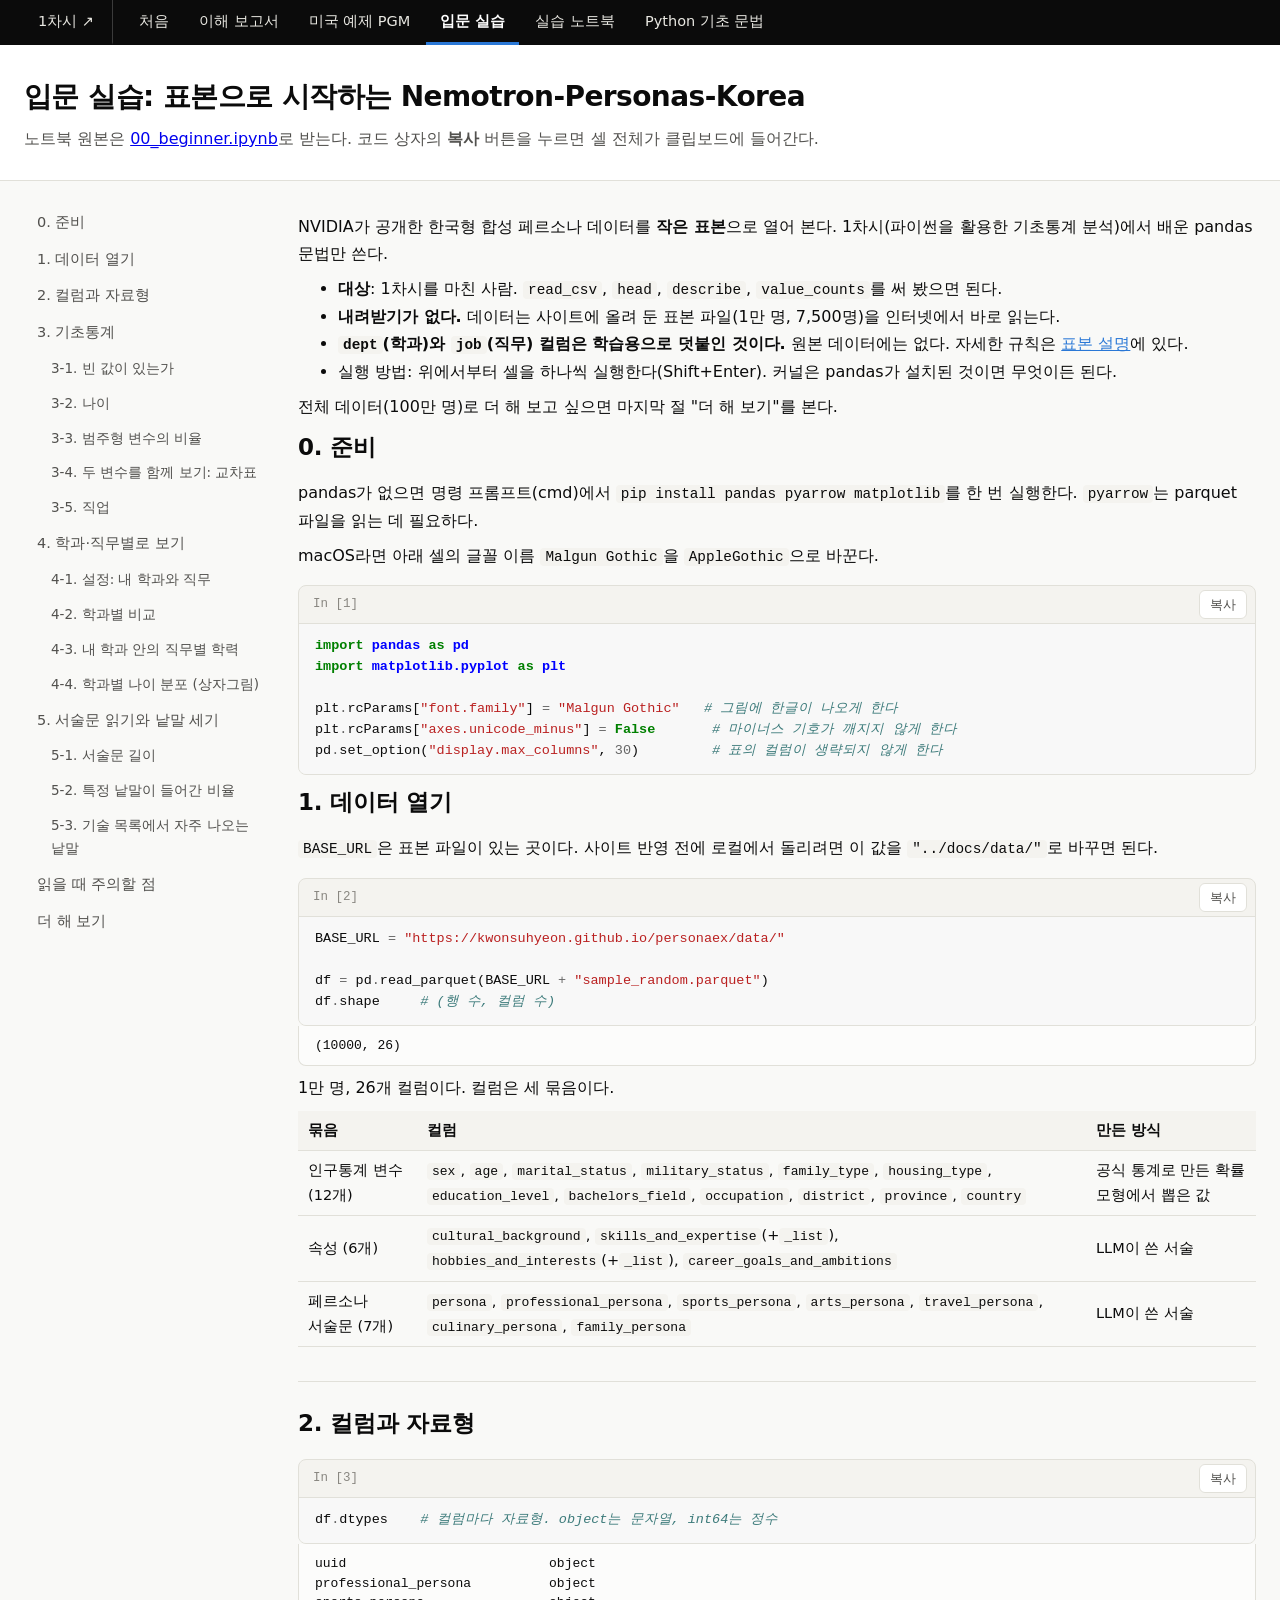
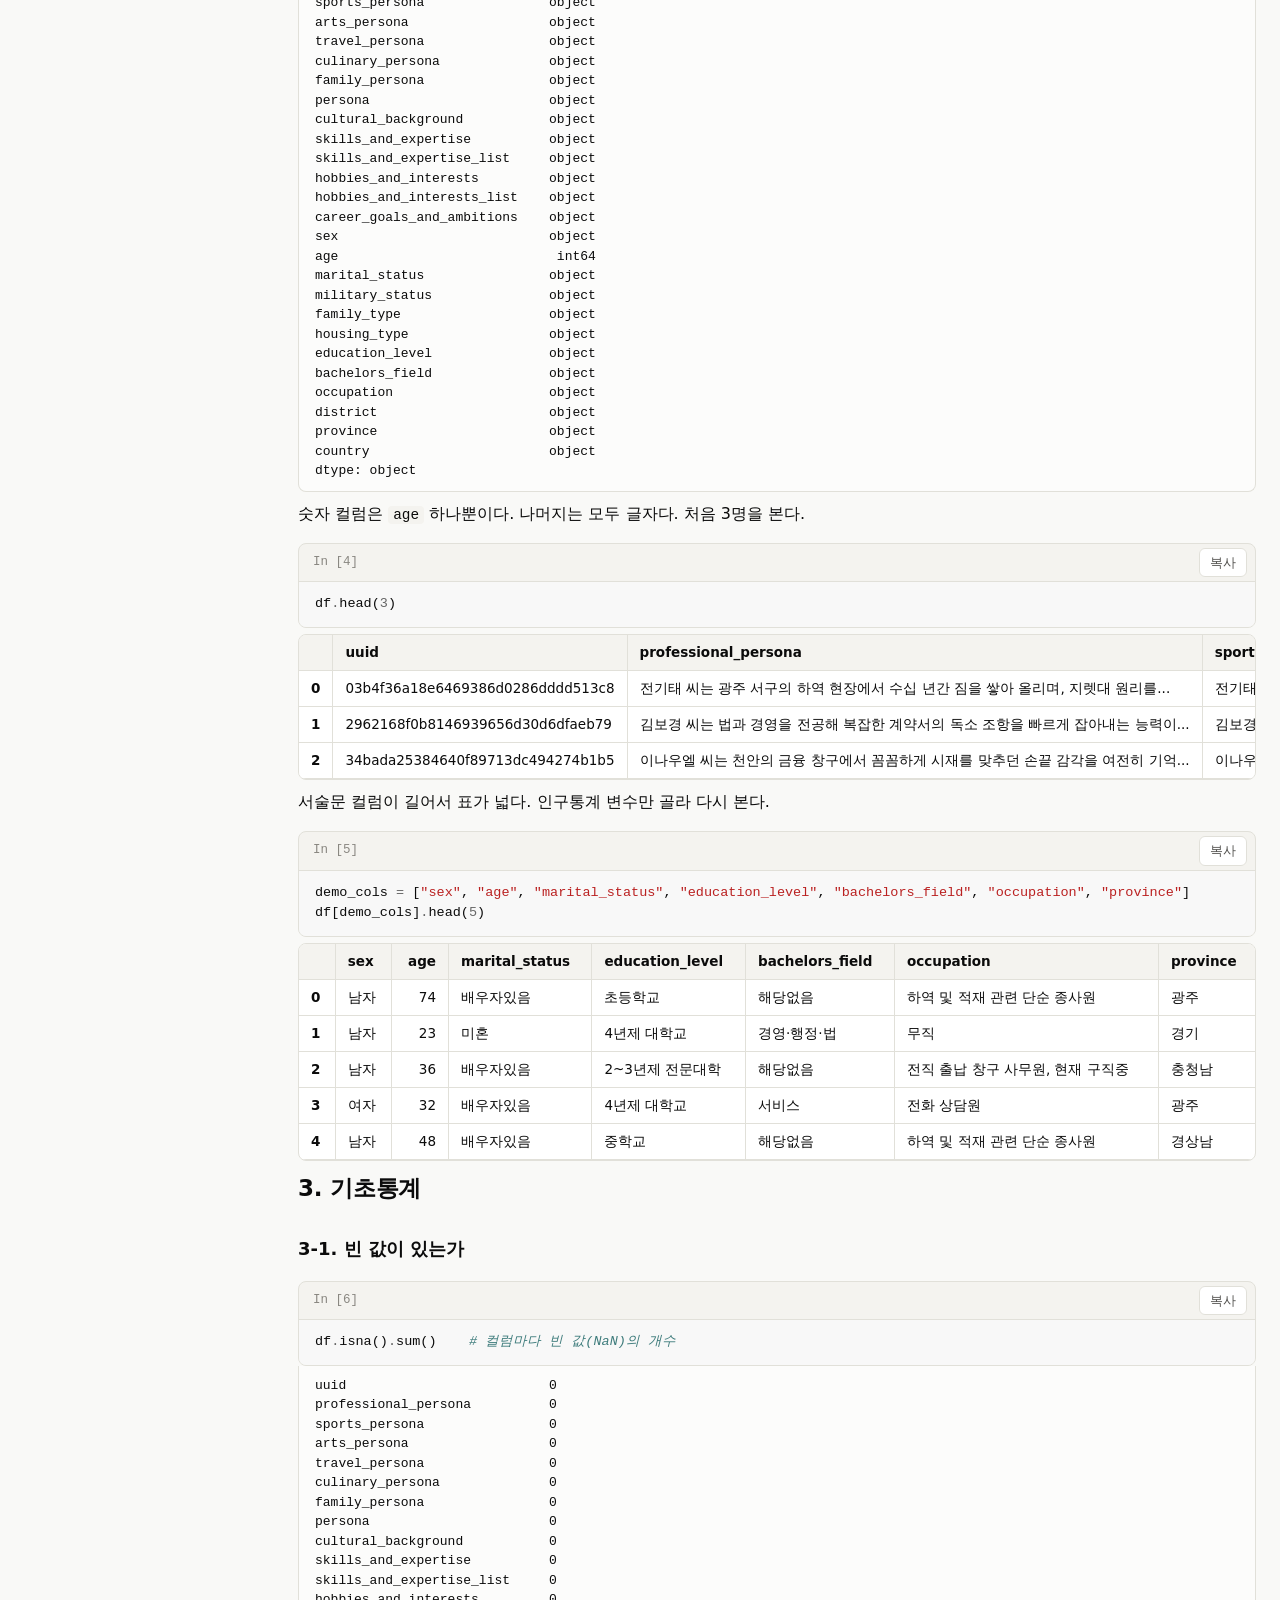
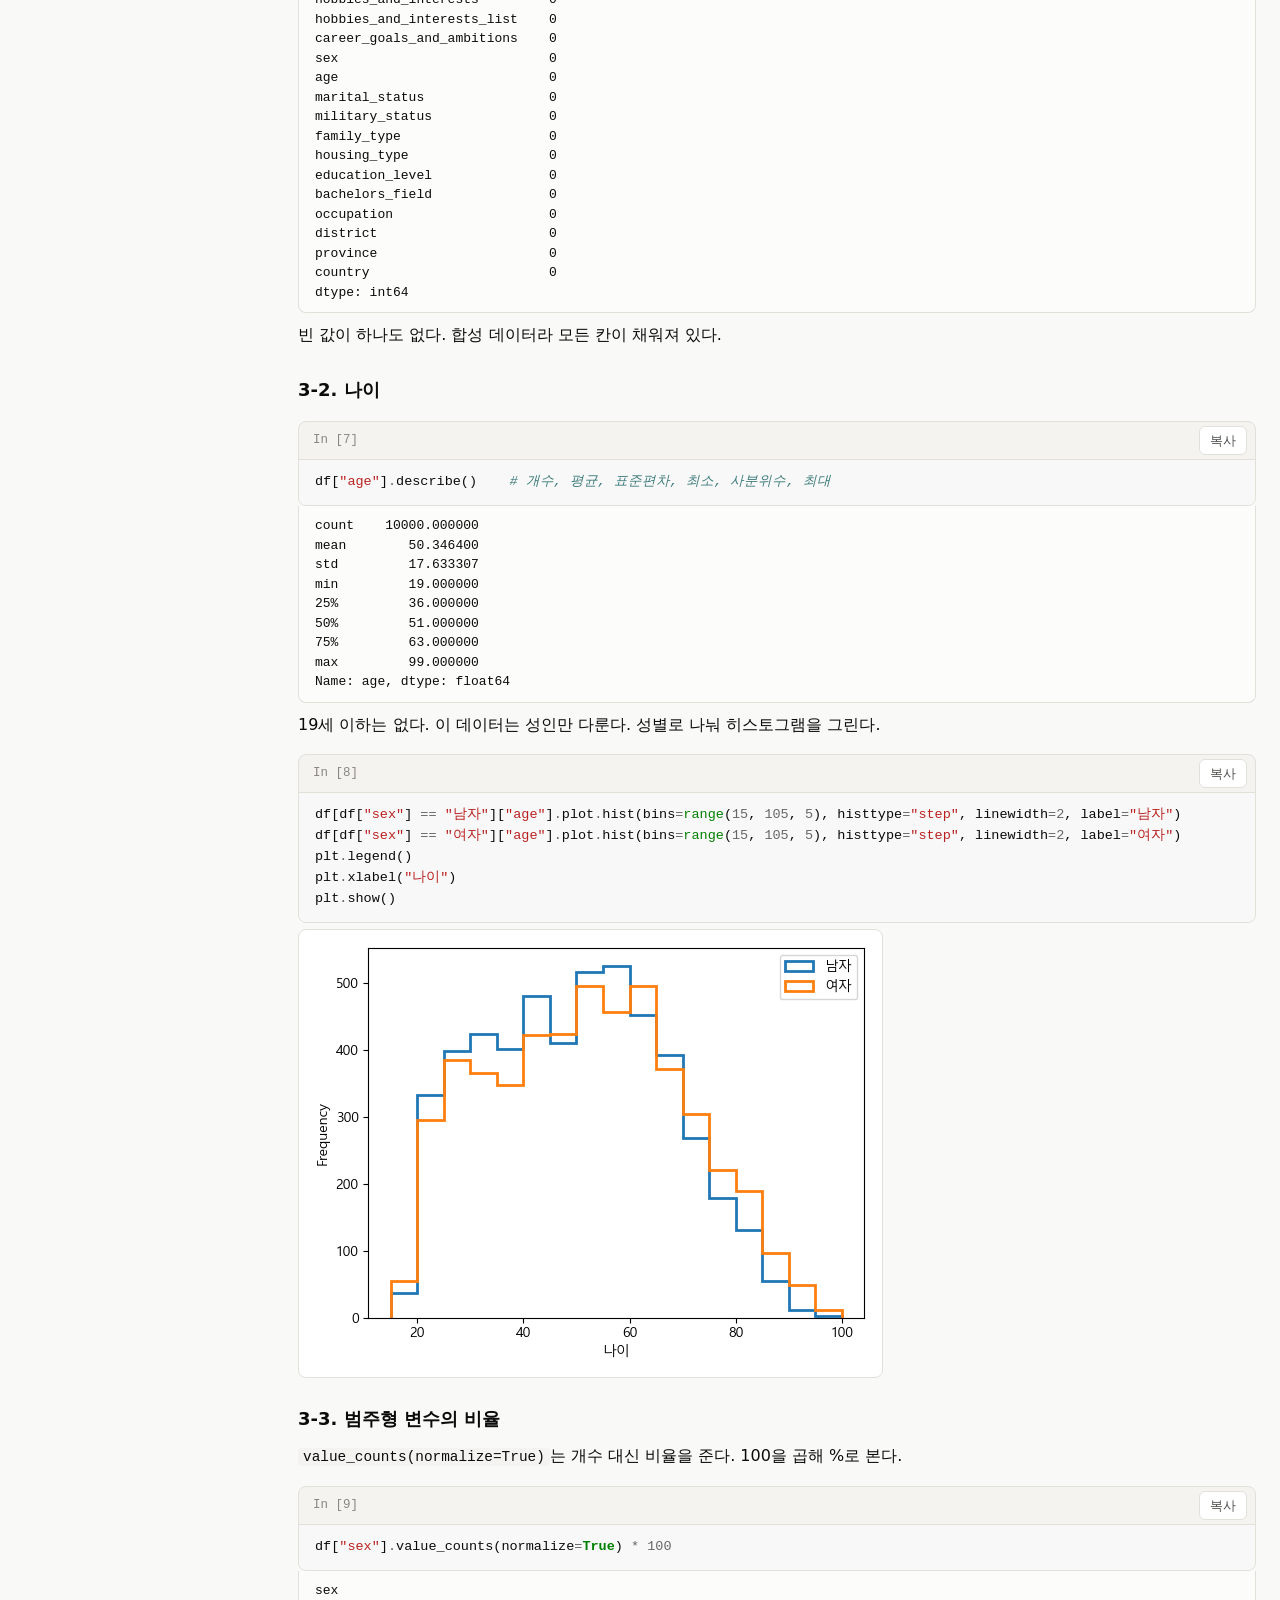
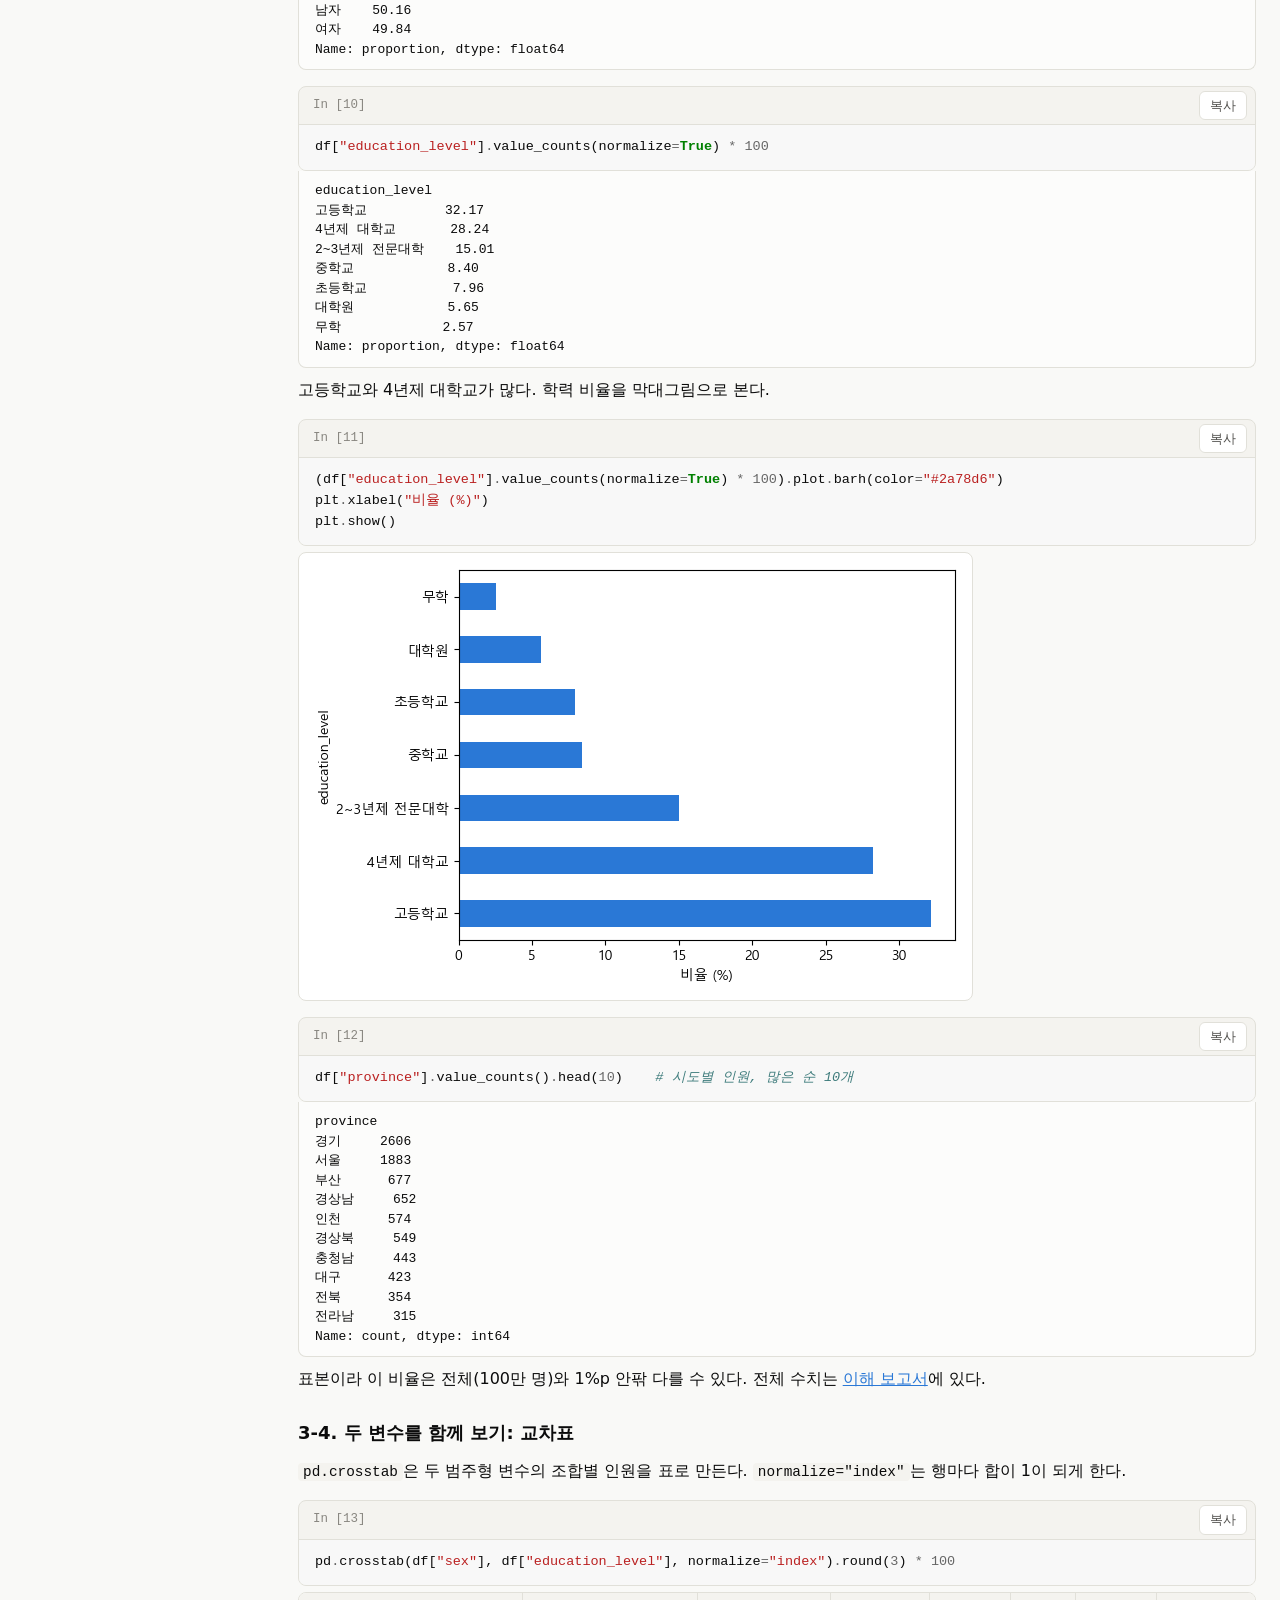
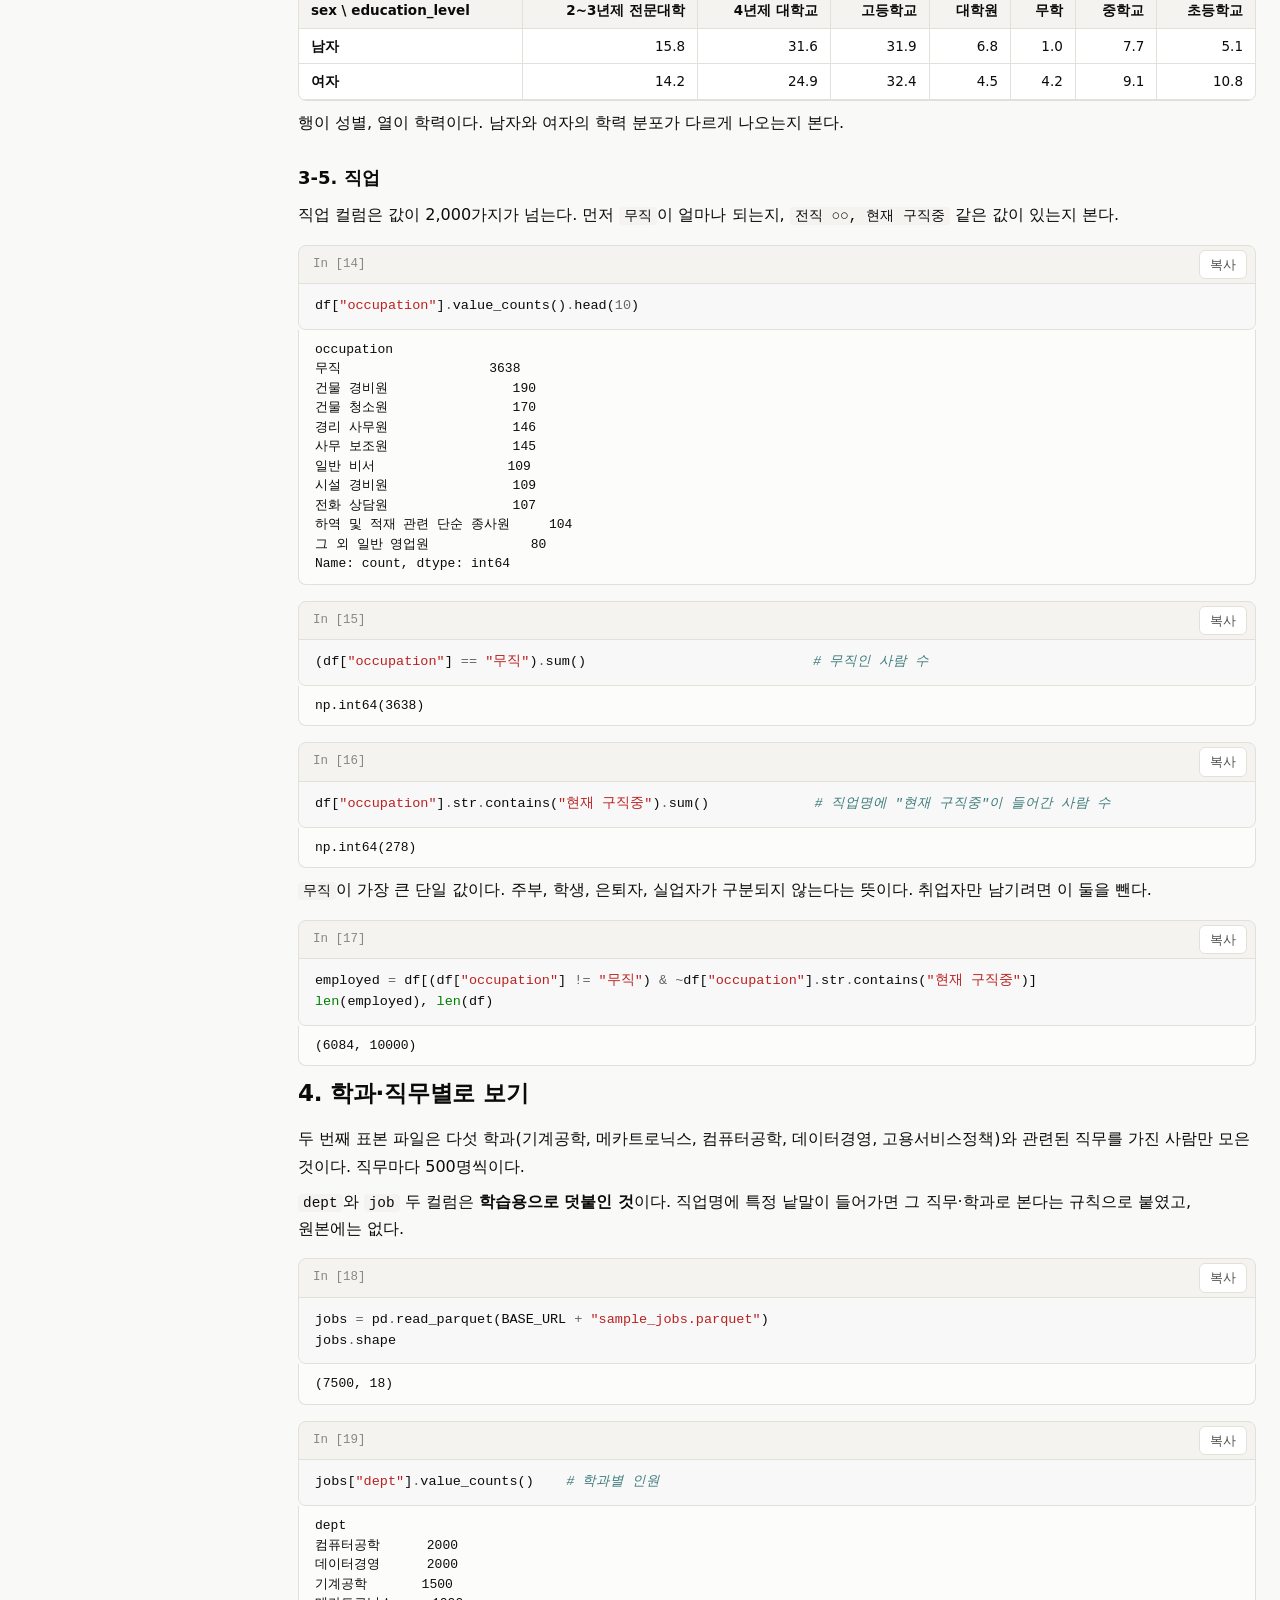
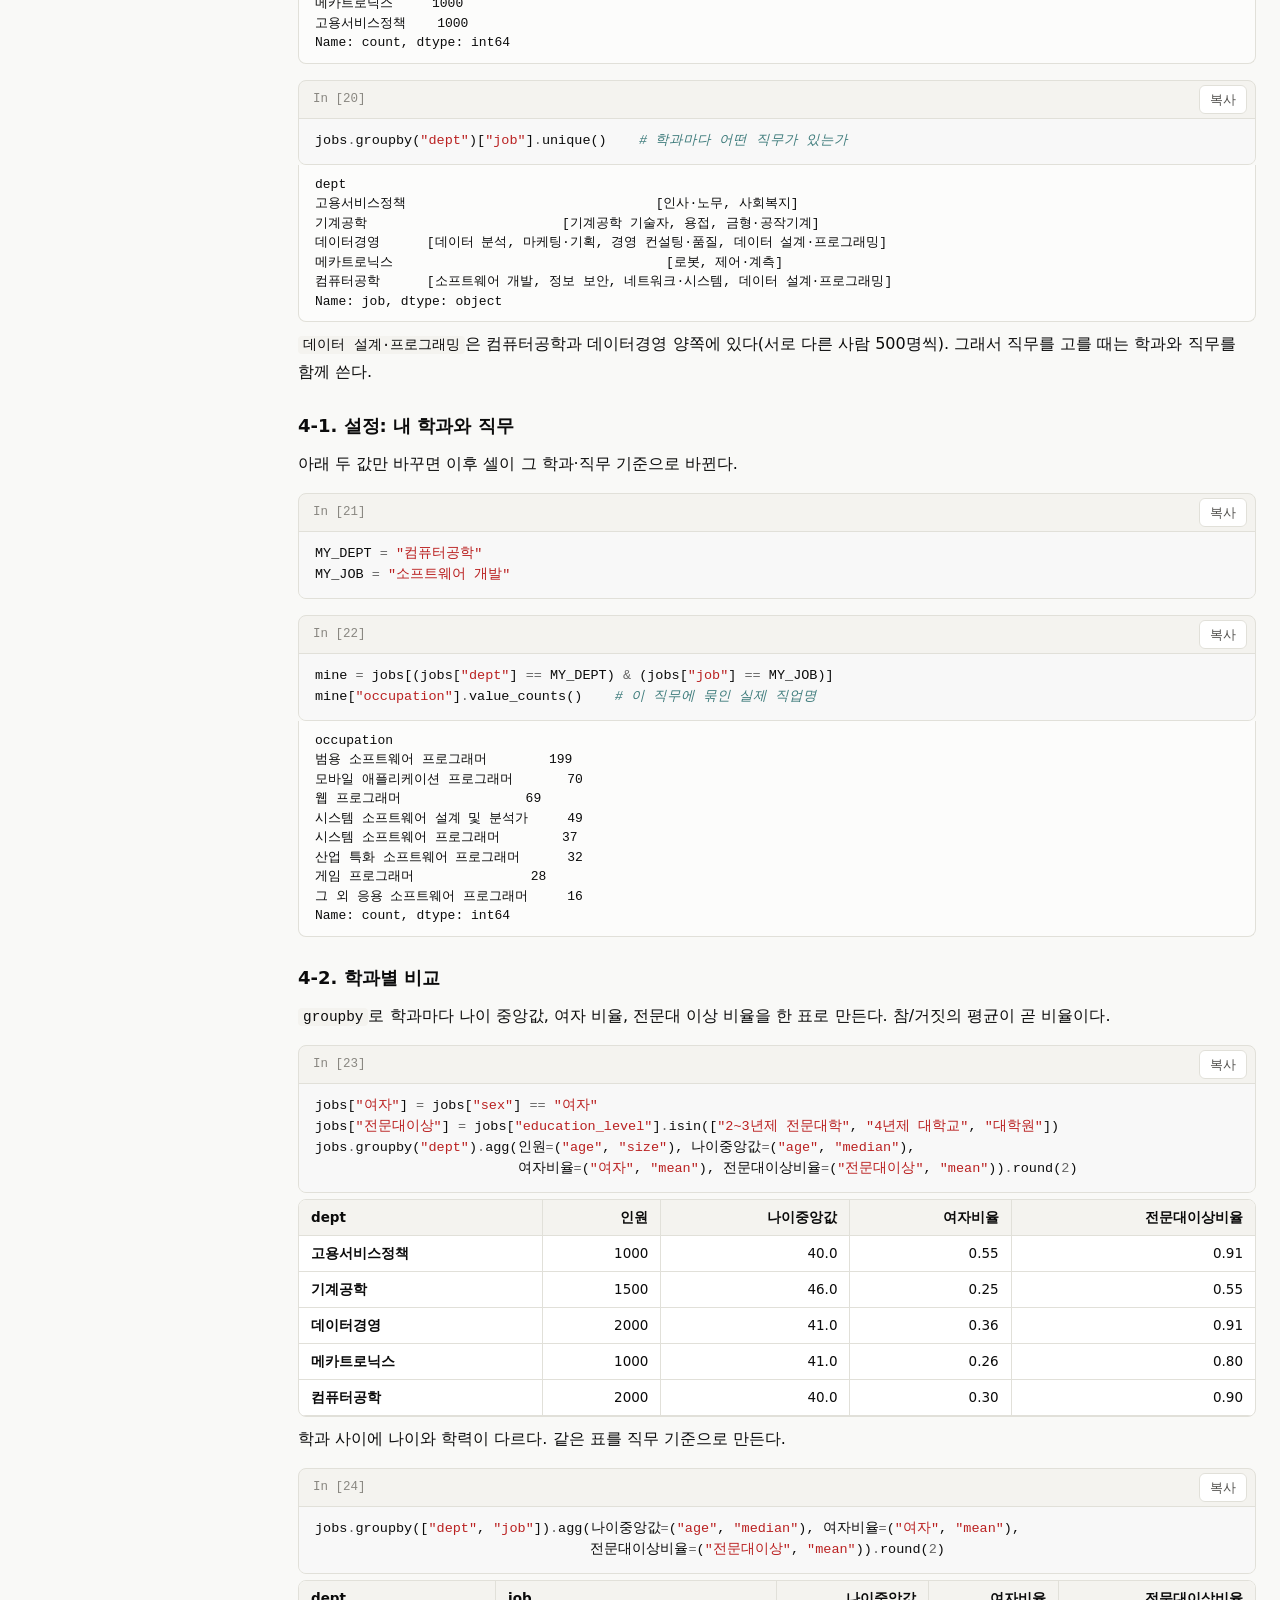
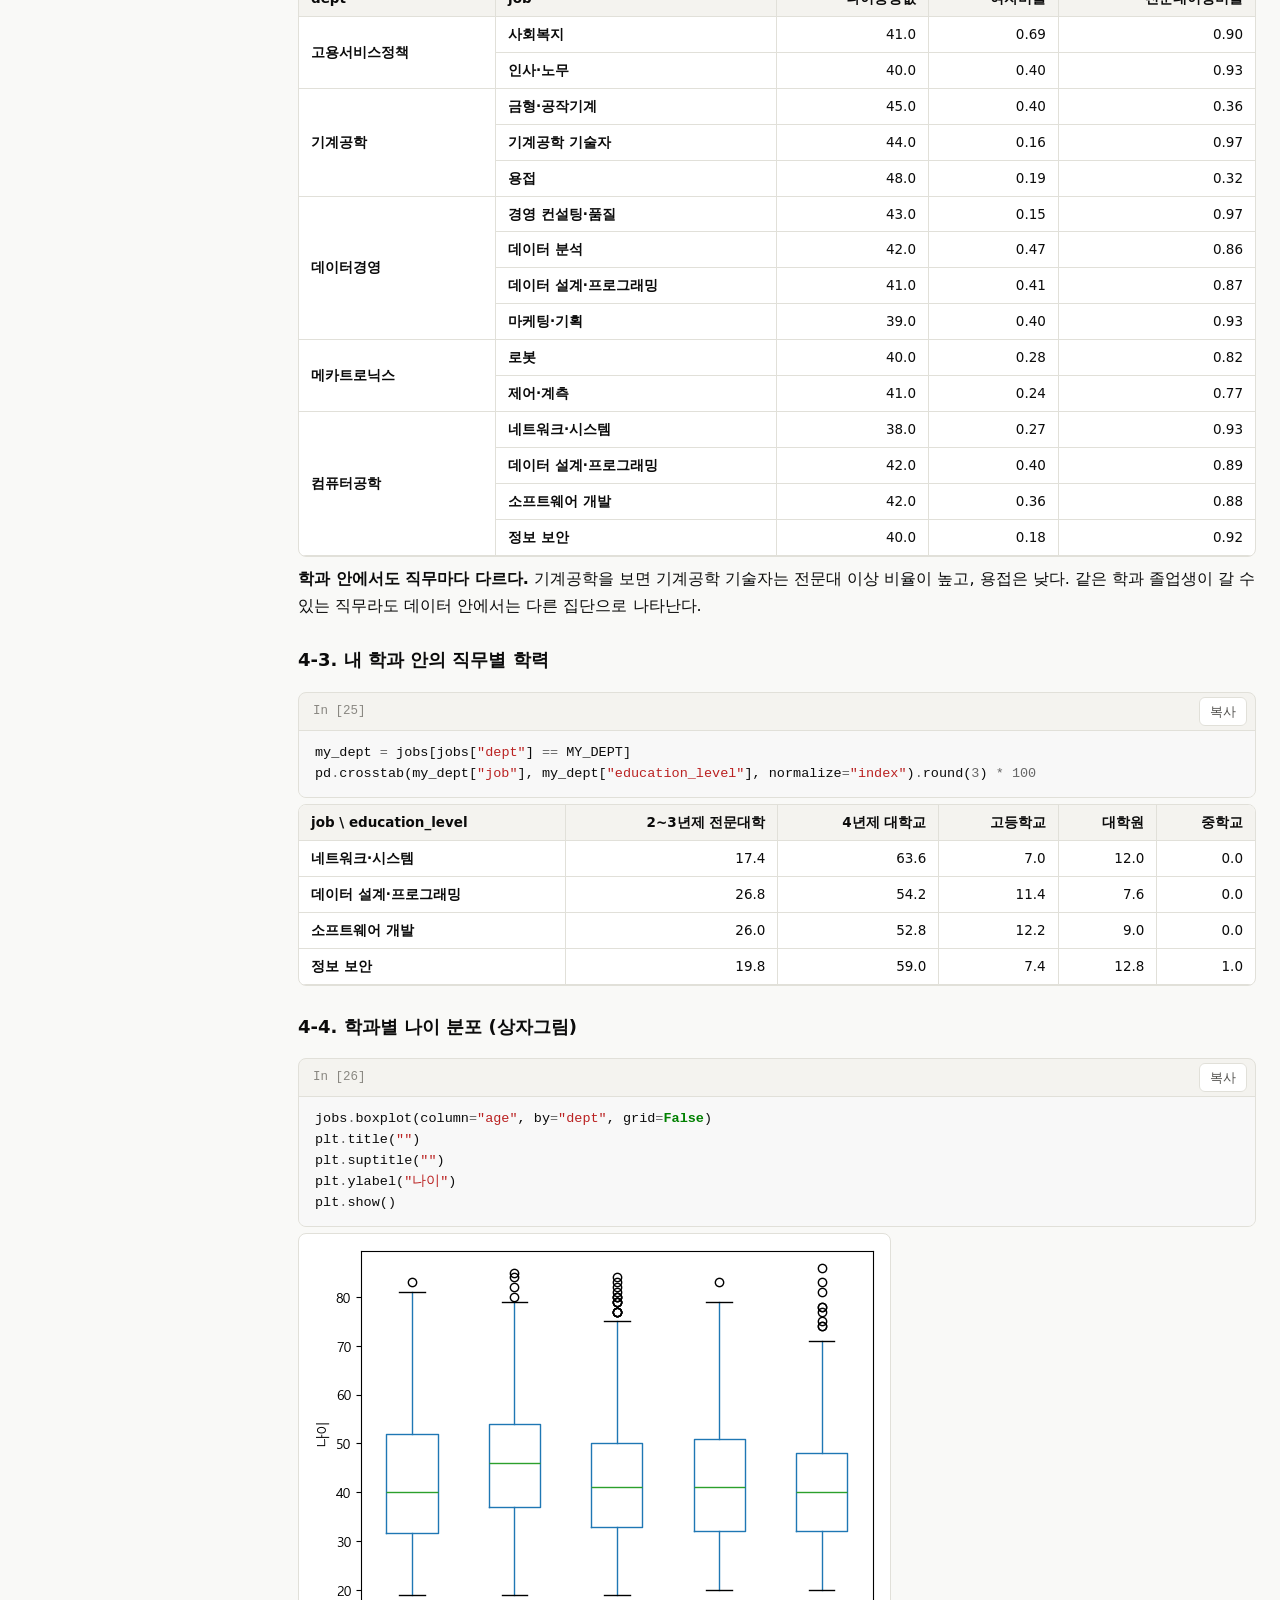
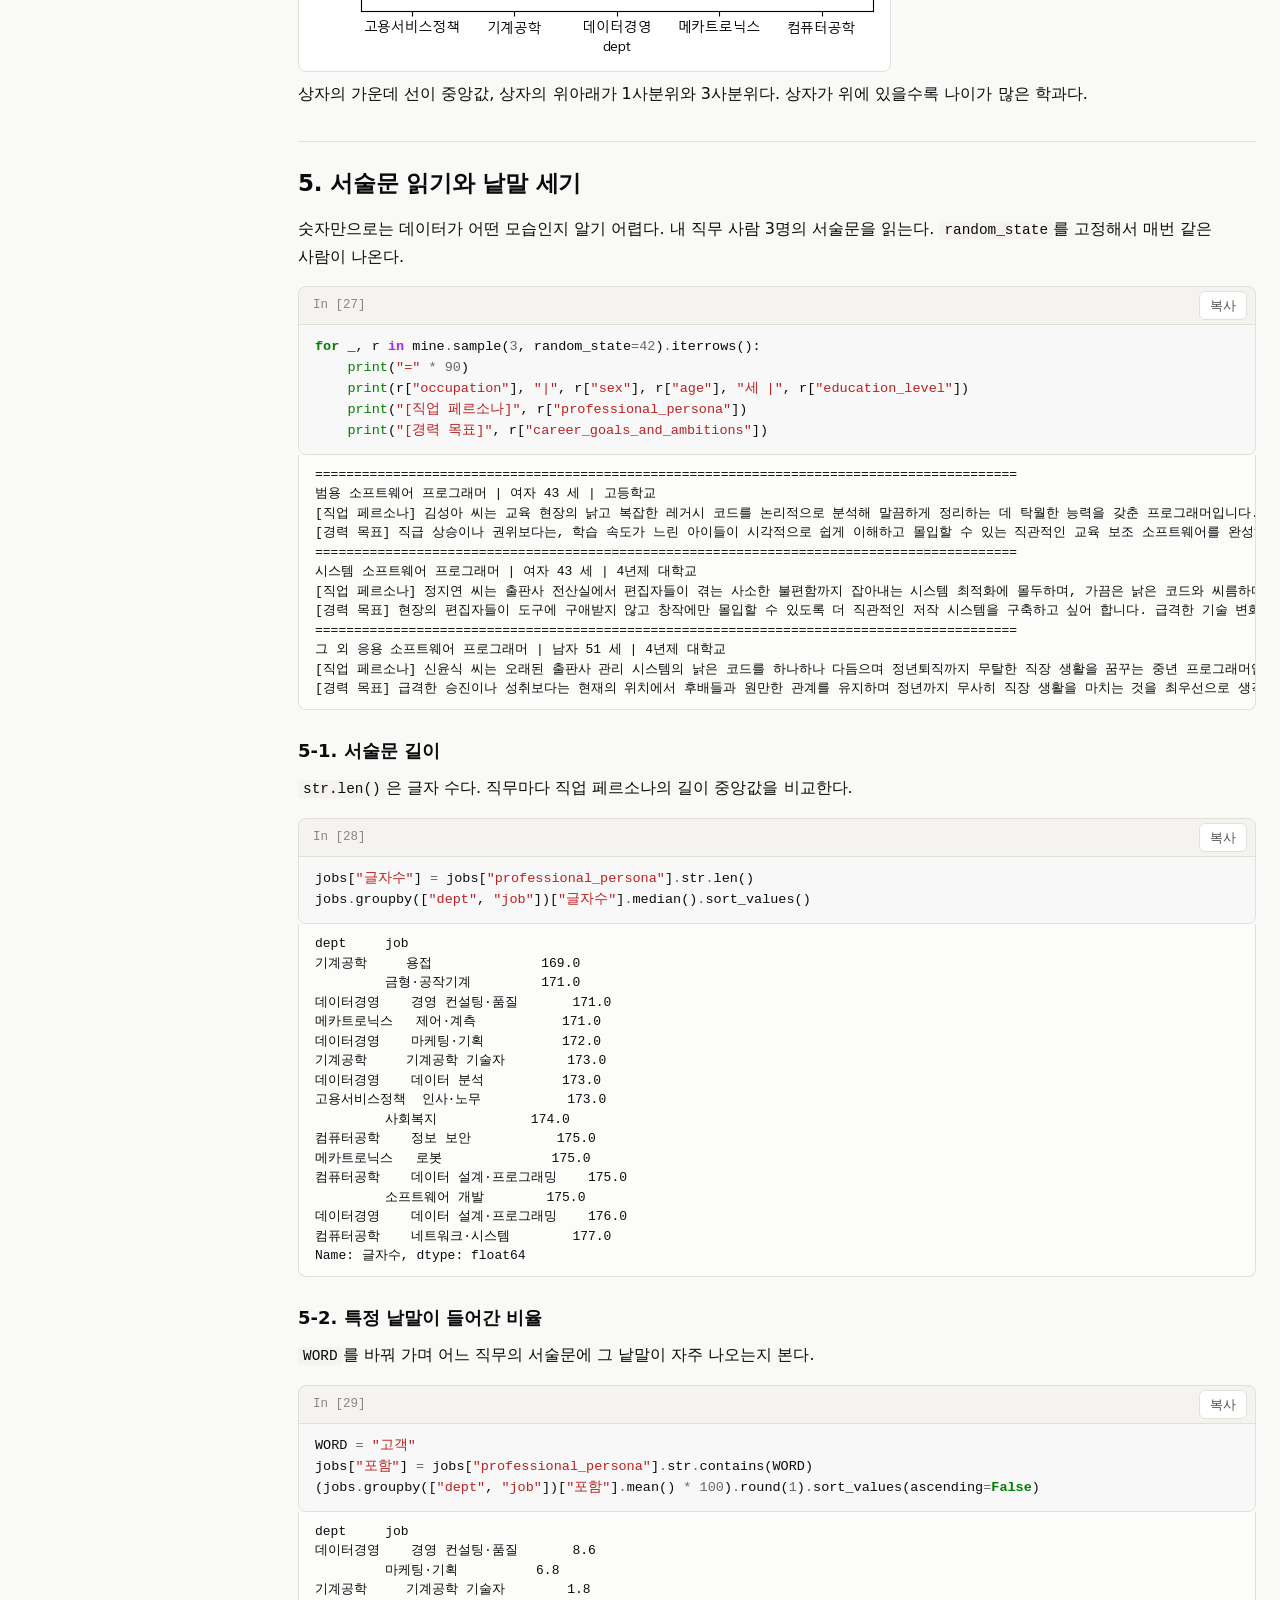
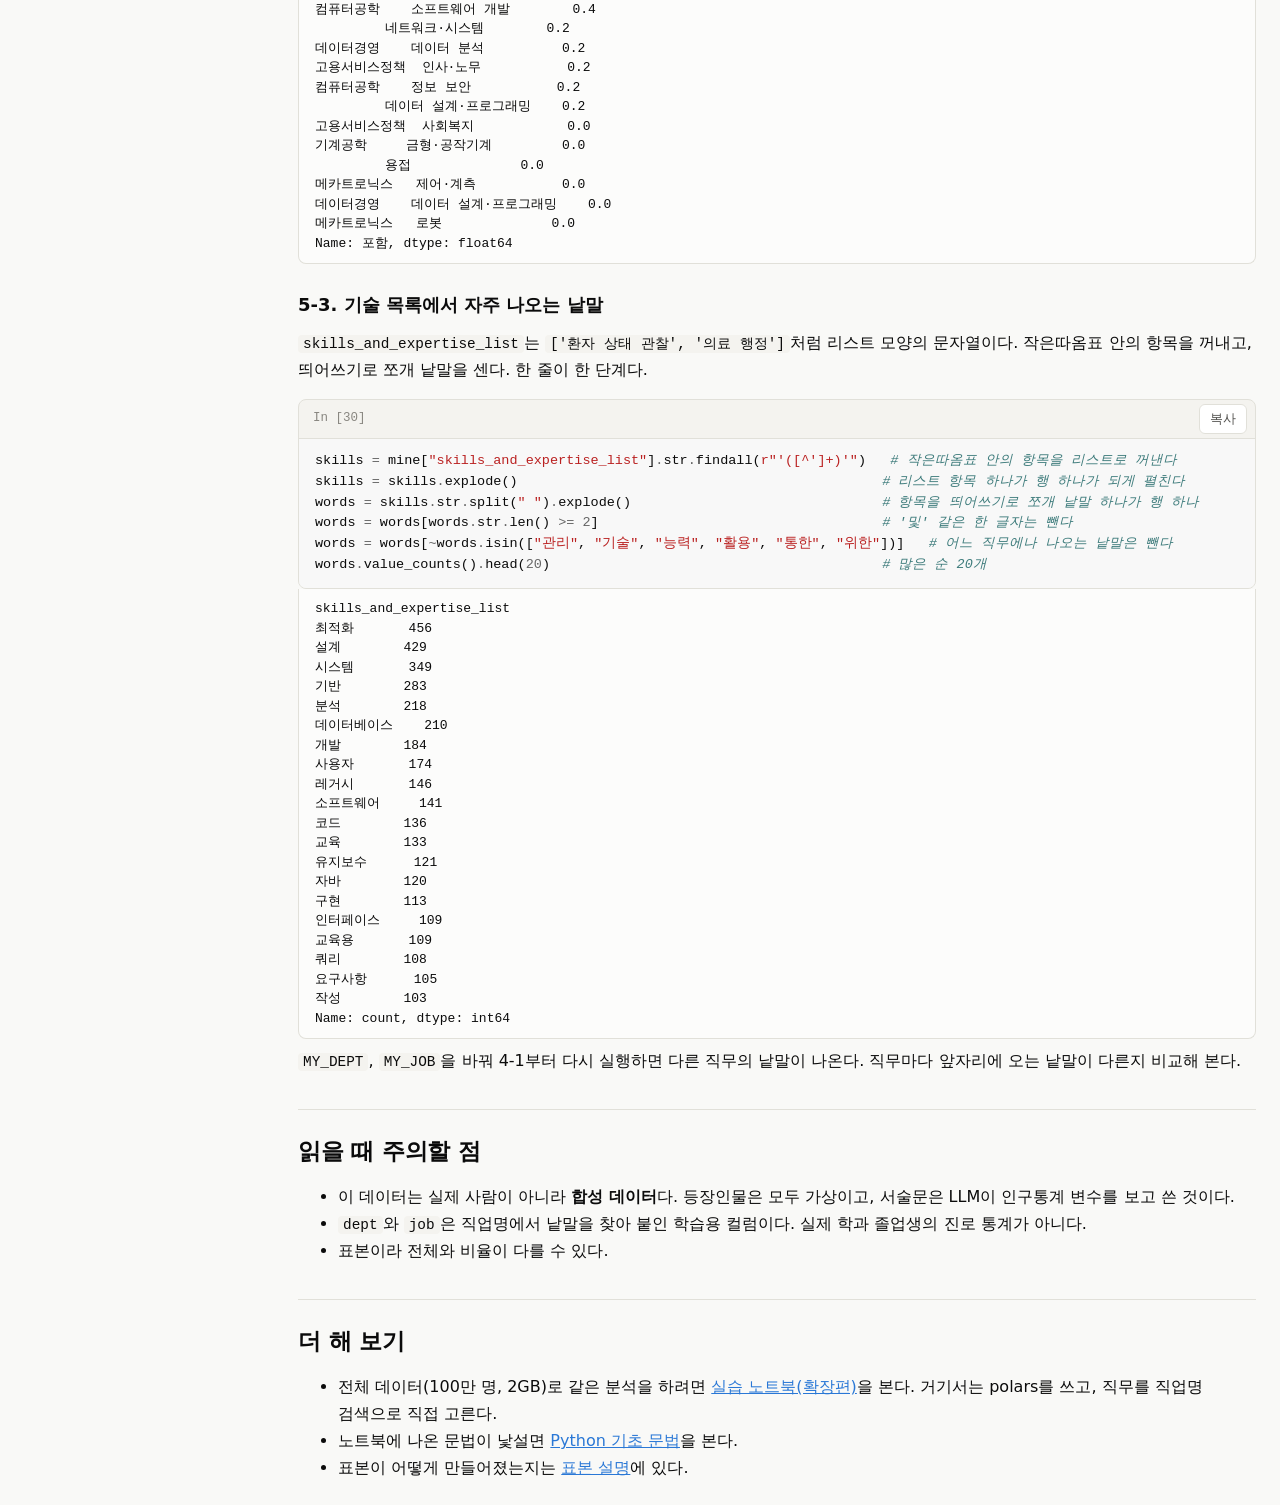
==== beginner.html @ 6d59d041 "입문 실습 추가: 표본 파일 2개, pandas 노트북, 사이트 메뉴·첫 페이지 반영 - data/sample_random.parquet(1만 명), data/sample_jobs" ====
<!doctype html>
<html lang=ko><head><meta charset=utf-8><meta name=viewport content="width=device-width,initial-scale=1">
<title>입문 실습: 표본으로 시작하는 Nemotron-Personas-Korea</title><style>
:root{
  --page:#f9f9f7; --surface:#ffffff; --ink:#0b0b0b; --ink-2:#52514e; --muted:#898781; --line:#e1e0d9;
  --accent:#2a78d6; --accent-2:#eb6834; --accent-soft:#eaf2fc; --warn-bg:#fff4e5; --warn-ink:#8a4b00;
  --code-bg:#f4f3ef; --out-bg:#fcfcfb; --max-width:1440px; --nav-width:250px; --gap:24px; --radius:10px;
  --font:"Pretendard","Malgun Gothic","Apple SD Gothic Neo",system-ui,sans-serif;
  --mono:"D2Coding","Consolas","Cascadia Mono",monospace;
}
*{box-sizing:border-box}
html{scroll-behavior:smooth}
body{margin:0;background:var(--page);color:var(--ink);font-family:var(--font);font-size:16px;line-height:1.7;word-break:keep-all}
header.top{background:var(--surface);border-bottom:1px solid var(--line);padding:28px var(--gap)}
header.top .inner,.layout{max-width:var(--max-width);margin:0 auto}
header.top h1{margin:0 0 4px;font-size:28px;letter-spacing:-.02em}
header.top p{margin:0;color:var(--ink-2)}
.layout{display:grid;grid-template-columns:var(--nav-width) minmax(0,1fr);gap:var(--gap);padding:var(--gap)}
nav.toc{position:sticky;top:16px;align-self:start;display:flex;flex-direction:column;gap:2px;font-size:14.5px;max-height:calc(100vh - 32px);overflow:auto}
nav.toc a{color:var(--ink-2);text-decoration:none;padding:5px 10px;border-radius:6px;border-left:3px solid transparent}
nav.toc a.l3{padding-left:24px;font-size:13.5px}
nav.toc a:hover{background:var(--accent-soft);color:var(--ink);border-left-color:var(--accent)}
main{min-width:0}
.md h2{font-size:23px;margin:34px 0 12px;padding-top:22px;border-top:1px solid var(--line);letter-spacing:-.01em}
.md h2:first-child{margin-top:8px;padding-top:0;border-top:0}
.md h3{font-size:18px;margin:26px 0 8px}
.md p,.md ul,.md ol{margin:8px 0}
.md code,.out code{font-family:var(--mono);font-size:.9em;background:var(--code-bg);padding:1px 5px;border-radius:4px}
.md pre{background:var(--code-bg);border-radius:8px;padding:12px 16px;overflow-x:auto;font-size:13.5px;line-height:1.55;position:relative}
.md pre code{background:none;padding:0;font-size:1em}
.md a{color:var(--accent)}
.cell.mdcell{margin:10px 0 14px}
.cell{margin:16px 0 0;border:1px solid var(--line);border-radius:8px;overflow:hidden;background:var(--code-bg)}
.cellbar{display:flex;justify-content:space-between;align-items:center;padding:4px 8px 4px 14px;border-bottom:1px solid var(--line);font-size:12.5px;color:var(--muted)}
.cellno{font-family:var(--mono)}
button.copy{font:inherit;font-size:12.5px;color:var(--ink-2);background:var(--surface);border:1px solid var(--line);border-radius:6px;padding:3px 10px;cursor:pointer}
button.copy:hover{border-color:var(--accent);color:var(--accent)}
button.copy.done{color:#fff;background:var(--accent);border-color:var(--accent)}
pre.code{margin:0;padding:12px 16px;overflow-x:auto;font-family:var(--mono);font-size:13.5px;line-height:1.55}
pre.code code{font-family:inherit}
pre.out{margin:0 0 4px;padding:10px 16px;background:var(--out-bg);border:1px solid var(--line);border-top:0;border-radius:0 0 8px 8px;overflow-x:auto;font-family:var(--mono);font-size:13px;line-height:1.5;white-space:pre}
pre.out.err{color:#a11}
.tablewrap{overflow-x:auto;margin:6px 0 4px;background:var(--surface);border:1px solid var(--line);border-radius:8px}
.tablewrap table{border-collapse:collapse;font-size:13.5px;min-width:100%}
.tablewrap th,.tablewrap td{padding:6px 12px;border-bottom:1px solid var(--line);border-right:1px solid var(--line);vertical-align:middle;text-align:left;white-space:nowrap}
.tablewrap th:last-child,.tablewrap td:last-child{border-right:0}
.tablewrap thead tr:first-child th{background:var(--code-bg);font-weight:600}
.tablewrap td.num,.tablewrap th.num{text-align:right;font-variant-numeric:tabular-nums}
.tablewrap tbody th{font-weight:600;text-align:left;white-space:nowrap}
.tablewrap thead tr:nth-child(2) td{color:var(--muted);font-size:12px;font-family:var(--mono)}
.tablewrap tbody tr:hover{background:#fafaf8}
.md table{border-collapse:collapse;width:100%;font-size:14.5px;margin:10px 0}
.md th,.md td{padding:7px 10px;border-bottom:1px solid var(--line);vertical-align:middle;text-align:left}
.md th{background:var(--code-bg);font-weight:600}
img.fig{display:block;max-width:100%;height:auto;margin:6px 0 4px;background:var(--surface);border:1px solid var(--line);border-radius:8px;padding:8px}
pre { line-height: 125%; }
td.linenos .normal { color: inherit; background-color: transparent; padding-left: 5px; padding-right: 5px; }
span.linenos { color: inherit; background-color: transparent; padding-left: 5px; padding-right: 5px; }
td.linenos .special { color: #000000; background-color: #ffffc0; padding-left: 5px; padding-right: 5px; }
span.linenos.special { color: #000000; background-color: #ffffc0; padding-left: 5px; padding-right: 5px; }
.code .hll { background-color: #ffffcc }
.code { background: #f8f8f8; }
.code .c { color: #3D7B7B; font-style: italic } /* Comment */
.code .err { border: 1px solid #F00 } /* Error */
.code .k { color: #008000; font-weight: bold } /* Keyword */
.code .o { color: #666 } /* Operator */
.code .ch { color: #3D7B7B; font-style: italic } /* Comment.Hashbang */
.code .cm { color: #3D7B7B; font-style: italic } /* Comment.Multiline */
.code .cp { color: #9C6500 } /* Comment.Preproc */
.code .cpf { color: #3D7B7B; font-style: italic } /* Comment.PreprocFile */
.code .c1 { color: #3D7B7B; font-style: italic } /* Comment.Single */
.code .cs { color: #3D7B7B; font-style: italic } /* Comment.Special */
.code .gd { color: #A00000 } /* Generic.Deleted */
.code .ge { font-style: italic } /* Generic.Emph */
.code .ges { font-weight: bold; font-style: italic } /* Generic.EmphStrong */
.code .gr { color: #E40000 } /* Generic.Error */
.code .gh { color: #000080; font-weight: bold } /* Generic.Heading */
.code .gi { color: #008400 } /* Generic.Inserted */
.code .go { color: #717171 } /* Generic.Output */
.code .gp { color: #000080; font-weight: bold } /* Generic.Prompt */
.code .gs { font-weight: bold } /* Generic.Strong */
.code .gu { color: #800080; font-weight: bold } /* Generic.Subheading */
.code .gt { color: #04D } /* Generic.Traceback */
.code .kc { color: #008000; font-weight: bold } /* Keyword.Constant */
.code .kd { color: #008000; font-weight: bold } /* Keyword.Declaration */
.code .kn { color: #008000; font-weight: bold } /* Keyword.Namespace */
.code .kp { color: #008000 } /* Keyword.Pseudo */
.code .kr { color: #008000; font-weight: bold } /* Keyword.Reserved */
.code .kt { color: #B00040 } /* Keyword.Type */
.code .m { color: #666 } /* Literal.Number */
.code .s { color: #BA2121 } /* Literal.String */
.code .na { color: #687822 } /* Name.Attribute */
.code .nb { color: #008000 } /* Name.Builtin */
.code .nc { color: #00F; font-weight: bold } /* Name.Class */
.code .no { color: #800 } /* Name.Constant */
.code .nd { color: #A2F } /* Name.Decorator */
.code .ni { color: #717171; font-weight: bold } /* Name.Entity */
.code .ne { color: #CB3F38; font-weight: bold } /* Name.Exception */
.code .nf { color: #00F } /* Name.Function */
.code .nl { color: #767600 } /* Name.Label */
.code .nn { color: #00F; font-weight: bold } /* Name.Namespace */
.code .nt { color: #008000; font-weight: bold } /* Name.Tag */
.code .nv { color: #19177C } /* Name.Variable */
.code .ow { color: #A2F; font-weight: bold } /* Operator.Word */
.code .w { color: #BBB } /* Text.Whitespace */
.code .mb { color: #666 } /* Literal.Number.Bin */
.code .mf { color: #666 } /* Literal.Number.Float */
.code .mh { color: #666 } /* Literal.Number.Hex */
.code .mi { color: #666 } /* Literal.Number.Integer */
.code .mo { color: #666 } /* Literal.Number.Oct */
.code .sa { color: #BA2121 } /* Literal.String.Affix */
.code .sb { color: #BA2121 } /* Literal.String.Backtick */
.code .sc { color: #BA2121 } /* Literal.String.Char */
.code .dl { color: #BA2121 } /* Literal.String.Delimiter */
.code .sd { color: #BA2121; font-style: italic } /* Literal.String.Doc */
.code .s2 { color: #BA2121 } /* Literal.String.Double */
.code .se { color: #AA5D1F; font-weight: bold } /* Literal.String.Escape */
.code .sh { color: #BA2121 } /* Literal.String.Heredoc */
.code .si { color: #A45A77; font-weight: bold } /* Literal.String.Interpol */
.code .sx { color: #008000 } /* Literal.String.Other */
.code .sr { color: #A45A77 } /* Literal.String.Regex */
.code .s1 { color: #BA2121 } /* Literal.String.Single */
.code .ss { color: #19177C } /* Literal.String.Symbol */
.code .bp { color: #008000 } /* Name.Builtin.Pseudo */
.code .fm { color: #00F } /* Name.Function.Magic */
.code .vc { color: #19177C } /* Name.Variable.Class */
.code .vg { color: #19177C } /* Name.Variable.Global */
.code .vi { color: #19177C } /* Name.Variable.Instance */
.code .vm { color: #19177C } /* Name.Variable.Magic */
.code .il { color: #666 } /* Literal.Number.Integer.Long */
@media (max-width:1000px){.layout{grid-template-columns:1fr}nav.toc{position:static;flex-direction:row;flex-wrap:wrap;max-height:none}nav.toc a.l3{display:none}}
</style></head><body><style>.sitenav{--sn-bg:#0b0b0b;--sn-ink:#e9e8e2;--sn-on:#2a78d6;background:var(--sn-bg);padding:0 24px;font-family:'Pretendard','Malgun Gothic',system-ui,sans-serif;font-size:14.5px;line-height:1.4;position:relative;z-index:50}.sitenav .in{max-width:1440px;margin:0 auto;display:flex;flex-wrap:wrap;gap:2px;align-items:center}.sitenav a{color:var(--sn-ink);text-decoration:none;padding:11px 14px;border-bottom:3px solid transparent;display:block}.sitenav a:hover{background:rgba(255,255,255,.08)}.sitenav a.on{border-bottom-color:var(--sn-on);color:#fff;font-weight:600}.sitenav a.ext{margin-right:10px;padding-right:18px;border-right:1px solid rgba(255,255,255,.2)}body.jp-Notebook{padding-top:0!important}body.jp-Notebook>.sitenav{margin:0 calc(-1*var(--jp-notebook-padding,20px));margin-bottom:var(--jp-notebook-padding,20px)}</style><div class="sitenav" role="navigation" aria-label="사이트 메뉴"><div class="in"><a class="ext" href="https://kwonsuhyeon.github.io/-statistics/" target="_blank" rel="noopener">1차시 ↗</a><a href="index.html">처음</a><a href="report.html">이해 보고서</a><a href="us-person-pgm.html">미국 예제 PGM</a><a href="beginner.html" class=on>입문 실습</a><a href="quickstart.html">실습 노트북</a><a href="python-basics.html">Python 기초 문법</a></div></div>
<header class=top><div class=inner>
<h1>입문 실습: 표본으로 시작하는 Nemotron-Personas-Korea</h1>
<p>노트북 원본은 <a href="notebooks/00_beginner.ipynb" download>00_beginner.ipynb</a>로 받는다. 코드 상자의 <b>복사</b> 버튼을 누르면 셀 전체가 클립보드에 들어간다.</p>
</div></header>
<div class=layout>
<nav class=toc><a class="l2" href="#0-준비">0. 준비</a><a class="l2" href="#1-데이터-열기">1. 데이터 열기</a><a class="l2" href="#2-컬럼과-자료형">2. 컬럼과 자료형</a><a class="l2" href="#3-기초통계">3. 기초통계</a><a class="l3" href="#3-1-빈-값이-있는가">3-1. 빈 값이 있는가</a><a class="l3" href="#3-2-나이">3-2. 나이</a><a class="l3" href="#3-3-범주형-변수의-비율">3-3. 범주형 변수의 비율</a><a class="l3" href="#3-4-두-변수를-함께-보기-교차표">3-4. 두 변수를 함께 보기: 교차표</a><a class="l3" href="#3-5-직업">3-5. 직업</a><a class="l2" href="#4-학과-직무별로-보기">4. 학과·직무별로 보기</a><a class="l3" href="#4-1-설정-내-학과와-직무">4-1. 설정: 내 학과와 직무</a><a class="l3" href="#4-2-학과별-비교">4-2. 학과별 비교</a><a class="l3" href="#4-3-내-학과-안의-직무별-학력">4-3. 내 학과 안의 직무별 학력</a><a class="l3" href="#4-4-학과별-나이-분포-상자그림">4-4. 학과별 나이 분포 (상자그림)</a><a class="l2" href="#5-서술문-읽기와-낱말-세기">5. 서술문 읽기와 낱말 세기</a><a class="l3" href="#5-1-서술문-길이">5-1. 서술문 길이</a><a class="l3" href="#5-2-특정-낱말이-들어간-비율">5-2. 특정 낱말이 들어간 비율</a><a class="l3" href="#5-3-기술-목록에서-자주-나오는-낱말">5-3. 기술 목록에서 자주 나오는 낱말</a><a class="l2" href="#읽을-때-주의할-점">읽을 때 주의할 점</a><a class="l2" href="#더-해-보기">더 해 보기</a></nav>
<main>
<div class=md><p>NVIDIA가 공개한 한국형 합성 페르소나 데이터를 <strong>작은 표본</strong>으로 열어 본다. 1차시(파이썬을 활용한 기초통계 분석)에서 배운 pandas 문법만 쓴다.</p>
<ul>
<li><strong>대상</strong>: 1차시를 마친 사람. <code>read_csv</code>, <code>head</code>, <code>describe</code>, <code>value_counts</code>를 써 봤으면 된다.</li>
<li><strong>내려받기가 없다.</strong> 데이터는 사이트에 올려 둔 표본 파일(1만 명, 7,500명)을 인터넷에서 바로 읽는다.</li>
<li><strong><code>dept</code>(학과)와 <code>job</code>(직무) 컬럼은 학습용으로 덧붙인 것이다.</strong> 원본 데이터에는 없다. 자세한 규칙은 <a href="https://kwonsuhyeon.github.io/personaex/data/README.md">표본 설명</a>에 있다.</li>
<li>실행 방법: 위에서부터 셀을 하나씩 실행한다(Shift+Enter). 커널은 pandas가 설치된 것이면 무엇이든 된다.</li>
</ul>
<p>전체 데이터(100만 명)로 더 해 보고 싶으면 마지막 절 "더 해 보기"를 본다.</p></div><div class=md><h2 id="0-준비">0. 준비</h2>
<p>pandas가 없으면 명령 프롬프트(cmd)에서 <code>pip install pandas pyarrow matplotlib</code>를 한 번 실행한다. <code>pyarrow</code>는 parquet 파일을 읽는 데 필요하다.</p>
<p>macOS라면 아래 셀의 글꼴 이름 <code>Malgun Gothic</code>을 <code>AppleGothic</code>으로 바꾼다.</p></div><div class=cell><div class=cellbar><span class=cellno>In [1]</span><button class=copy type=button data-code="import pandas as pd
import matplotlib.pyplot as plt

plt.rcParams[&quot;font.family&quot;] = &quot;Malgun Gothic&quot;   # 그림에 한글이 나오게 한다
plt.rcParams[&quot;axes.unicode_minus&quot;] = False       # 마이너스 기호가 깨지지 않게 한다
pd.set_option(&quot;display.max_columns&quot;, 30)         # 표의 컬럼이 생략되지 않게 한다">복사</button></div><pre class=code><code><span class="kn">import</span><span class="w"> </span><span class="nn">pandas</span><span class="w"> </span><span class="k">as</span><span class="w"> </span><span class="nn">pd</span>
<span class="kn">import</span><span class="w"> </span><span class="nn">matplotlib.pyplot</span><span class="w"> </span><span class="k">as</span><span class="w"> </span><span class="nn">plt</span>

<span class="n">plt</span><span class="o">.</span><span class="n">rcParams</span><span class="p">[</span><span class="s2">"font.family"</span><span class="p">]</span> <span class="o">=</span> <span class="s2">"Malgun Gothic"</span>   <span class="c1"># 그림에 한글이 나오게 한다</span>
<span class="n">plt</span><span class="o">.</span><span class="n">rcParams</span><span class="p">[</span><span class="s2">"axes.unicode_minus"</span><span class="p">]</span> <span class="o">=</span> <span class="kc">False</span>       <span class="c1"># 마이너스 기호가 깨지지 않게 한다</span>
<span class="n">pd</span><span class="o">.</span><span class="n">set_option</span><span class="p">(</span><span class="s2">"display.max_columns"</span><span class="p">,</span> <span class="mi">30</span><span class="p">)</span>         <span class="c1"># 표의 컬럼이 생략되지 않게 한다</span>
</code></pre></div><div class=md><h2 id="1-데이터-열기">1. 데이터 열기</h2>
<p><code>BASE_URL</code>은 표본 파일이 있는 곳이다. 사이트 반영 전에 로컬에서 돌리려면 이 값을 <code>"../docs/data/"</code>로 바꾸면 된다.</p></div><div class=cell><div class=cellbar><span class=cellno>In [2]</span><button class=copy type=button data-code="BASE_URL = &quot;https://kwonsuhyeon.github.io/personaex/data/&quot;

df = pd.read_parquet(BASE_URL + &quot;sample_random.parquet&quot;)
df.shape     # (행 수, 컬럼 수)">복사</button></div><pre class=code><code><span class="n">BASE_URL</span> <span class="o">=</span> <span class="s2">"https://kwonsuhyeon.github.io/personaex/data/"</span>

<span class="n">df</span> <span class="o">=</span> <span class="n">pd</span><span class="o">.</span><span class="n">read_parquet</span><span class="p">(</span><span class="n">BASE_URL</span> <span class="o">+</span> <span class="s2">"sample_random.parquet"</span><span class="p">)</span>
<span class="n">df</span><span class="o">.</span><span class="n">shape</span>     <span class="c1"># (행 수, 컬럼 수)</span>
</code></pre></div><pre class=out>(10000, 26)</pre><div class=md><p>1만 명, 26개 컬럼이다. 컬럼은 세 묶음이다.</p>
<table>
<thead>
<tr>
<th>묶음</th>
<th>컬럼</th>
<th>만든 방식</th>
</tr>
</thead>
<tbody>
<tr>
<td>인구통계 변수 (12개)</td>
<td><code>sex</code>, <code>age</code>, <code>marital_status</code>, <code>military_status</code>, <code>family_type</code>, <code>housing_type</code>, <code>education_level</code>, <code>bachelors_field</code>, <code>occupation</code>, <code>district</code>, <code>province</code>, <code>country</code></td>
<td>공식 통계로 만든 확률 모형에서 뽑은 값</td>
</tr>
<tr>
<td>속성 (6개)</td>
<td><code>cultural_background</code>, <code>skills_and_expertise</code>(+<code>_list</code>), <code>hobbies_and_interests</code>(+<code>_list</code>), <code>career_goals_and_ambitions</code></td>
<td>LLM이 쓴 서술</td>
</tr>
<tr>
<td>페르소나 서술문 (7개)</td>
<td><code>persona</code>, <code>professional_persona</code>, <code>sports_persona</code>, <code>arts_persona</code>, <code>travel_persona</code>, <code>culinary_persona</code>, <code>family_persona</code></td>
<td>LLM이 쓴 서술</td>
</tr>
</tbody>
</table>
<h2 id="2-컬럼과-자료형">2. 컬럼과 자료형</h2></div><div class=cell><div class=cellbar><span class=cellno>In [3]</span><button class=copy type=button data-code="df.dtypes    # 컬럼마다 자료형. object는 문자열, int64는 정수">복사</button></div><pre class=code><code><span class="n">df</span><span class="o">.</span><span class="n">dtypes</span>    <span class="c1"># 컬럼마다 자료형. object는 문자열, int64는 정수</span>
</code></pre></div><pre class=out>uuid                          object
professional_persona          object
sports_persona                object
arts_persona                  object
travel_persona                object
culinary_persona              object
family_persona                object
persona                       object
cultural_background           object
skills_and_expertise          object
skills_and_expertise_list     object
hobbies_and_interests         object
hobbies_and_interests_list    object
career_goals_and_ambitions    object
sex                           object
age                            int64
marital_status                object
military_status               object
family_type                   object
housing_type                  object
education_level               object
bachelors_field               object
occupation                    object
district                      object
province                      object
country                       object
dtype: object</pre><div class=md><p>숫자 컬럼은 <code>age</code> 하나뿐이다. 나머지는 모두 글자다. 처음 3명을 본다.</p></div><div class=cell><div class=cellbar><span class=cellno>In [4]</span><button class=copy type=button data-code="df.head(3)">복사</button></div><pre class=code><code><span class="n">df</span><span class="o">.</span><span class="n">head</span><span class="p">(</span><span class="mi">3</span><span class="p">)</span>
</code></pre></div><div class=tablewrap><div>

<table class="dataframe">
  <thead>
    <tr style="text-align: right;"><th></th><th>uuid</th><th>professional_persona</th><th>sports_persona</th><th>arts_persona</th><th>travel_persona</th><th>culinary_persona</th><th>family_persona</th><th>persona</th><th>cultural_background</th><th>skills_and_expertise</th><th>skills_and_expertise_list</th><th>hobbies_and_interests</th><th>hobbies_and_interests_list</th><th>career_goals_and_ambitions</th><th>sex</th><th class="num">age</th><th>marital_status</th><th>military_status</th><th>family_type</th><th>housing_type</th><th>education_level</th><th>bachelors_field</th><th>occupation</th><th>district</th><th>province</th><th>country</th></tr>
  </thead>
  <tbody>
    <tr>
      <th>0</th>
      <td>03b4f36a18e6469386d0286dddd513c8</td>
      <td>전기태 씨는 광주 서구의 하역 현장에서 수십 년간 짐을 쌓아 올리며, 지렛대 원리를...</td>
      <td>전기태 씨는 주말마다 무등산 자락을 느릿느릿 걸으며 땀을 흘리고, 내려오는 길에 단...</td>
      <td>전기태 씨는 거실 소파에 깊숙이 파묻혀 텔레비전에서 나오는 옛날 가요 프로그램을 보...</td>
      <td>전기태 씨는 아내와 함께 전국의 역사 유적지를 찾아다니며 옛 조상들의 발취를 느끼는...</td>
      <td>전기태 씨는 일주일에 한 번 배달 짜장면과 탕수육을 시켜 먹는 날을 손꼽아 기다리며...</td>
      <td>전기태 씨는 전·월세 아파트에서 평생의 동반자인 아내와 단출하게 살아가며, 투박한 ...</td>
      <td>전기태 씨는 광주 서구에서 평생 하역 일을 하며 살아온 70대 가장으로, 투박한 손...</td>
      <td>광주 서구에서 평생을 보내며 투박하지만 정겨운 전라도 사투리가 몸에 배어 있고, 시...</td>
      <td>수십 년간 하역 현장에서 다져진 감각으로 짐의 무게 중심을 한눈에 파악해 가장 효율...</td>
      <td>['적재물 무게 중심 파악 및 효율적 배치', '현장 자재 결속 및 고정 기술', ...</td>
      <td>주말이면 무등산 자락을 천천히 걸으며 땀을 빼고, 내려오는 길에 단골 목욕탕에서 뜨...</td>
      <td>['무등산 둘레길 산책', '동네 대중사우나 이용', '전통시장 맛집 탐방', '트...</td>
      <td>큰 욕심 없이 지금처럼 매일 아침 정해진 시간에 출근해 땀 흘려 일하며 건강을 유지...</td>
      <td>남자</td>
      <td class="num">74</td>
      <td>배우자있음</td>
      <td>비현역</td>
      <td>배우자와 거주</td>
      <td>아파트</td>
      <td>초등학교</td>
      <td>해당없음</td>
      <td>하역 및 적재 관련 단순 종사원</td>
      <td>광주-서구</td>
      <td>광주</td>
      <td>대한민국</td>
    </tr>
    <tr>
      <th>1</th>
      <td>2962168f0b8146939656d30d6dfaeb79</td>
      <td>김보경 씨는 법과 경영을 전공해 복잡한 계약서의 독소 조항을 빠르게 잡아내는 능력이...</td>
      <td>김보경 씨는 격렬한 운동 대신 오산천 산책길을 천천히 걸으며 생각을 정리하는 것을 ...</td>
      <td>김보경 씨는 니콘 카메라를 들고 조용한 숲길의 빛과 그림자를 포착하는 사진 작업에 ...</td>
      <td>김보경 씨는 주말이면 친한 친구들과 함께 강원도 인제나 평창의 깊은 산세를 찾아가 ...</td>
      <td>김보경 씨는 일주일에 대여섯 번 동네 단골 일식집을 찾아 두툼한 등심 돈카츠를 주문...</td>
      <td>김보경 씨는 부모님과 함께 전세 아파트에서 거주하며, 평소에는 무뚝뚝해 보이지만 집...</td>
      <td>김보경 씨는 실리와 안정을 최우선으로 여기는 23세 취준생으로, 철저한 지출 관리와...</td>
      <td>오산천 주변의 한적한 분위기 속에 살아왔으며, 대학 졸업 후 취업 준비 기간이 길어...</td>
      <td>복잡한 약관이나 계약서에서 자신에게 불리한 조항을 빠르게 찾아내며, 엑셀을 활용해 ...</td>
      <td>['계약서 독소 조항 분석', '엑셀 기반 지출 관리', '행정 문서 기초 작성',...</td>
      <td>주말에는 친구들과 함께 조용한 숲길이나 바닷가를 찾아 다니며 풍경 사진을 남기고, ...</td>
      <td>['풍경 사진 촬영', '콘솔 게임', '오산천 산책', '일식 맛집 탐방']</td>
      <td>사회적 명성보다는 정시 퇴근이 확실하고 업무 범위가 명확한 경기도 인근의 기업 사무...</td>
      <td>남자</td>
      <td class="num">23</td>
      <td>미혼</td>
      <td>비현역</td>
      <td>기타2세대</td>
      <td>아파트</td>
      <td>4년제 대학교</td>
      <td>경영·행정·법</td>
      <td>무직</td>
      <td>경기-오산시</td>
      <td>경기</td>
      <td>대한민국</td>
    </tr>
    <tr>
      <th>2</th>
      <td>34bada25384640f89713dc494274b1b5</td>
      <td>이나우엘 씨는 천안의 금융 창구에서 꼼꼼하게 시재를 맞추던 손끝 감각을 여전히 기억...</td>
      <td>이나우엘 씨는 집 근처 배드민턴 코트에서 셔틀콕을 주고받으며 머릿속을 가득 채운 잡...</td>
      <td>이나우엘 씨는 불당동의 세련된 카페 거리와 구도심의 낡은 풍경이 교차하는 천안의 거...</td>
      <td>이나우엘 씨는 과거 금융권 근무 시절 업무상 필요해 다녔던 여러 지역의 시찰과 회의...</td>
      <td>이나우엘 씨는 일주일에 네 번 이상 동네 고깃집을 찾아 지글거리는 삼겹살에 소주 한...</td>
      <td>이나우엘 씨는 배우자와 별거하며 천안의 아파트에서 홀로 지내고 있으며, 적막한 집 ...</td>
      <td>이나우엘 씨는 금융권의 정중함을 몸에 익힌 전직 사무원이었으나, 현재는 별거와 실직...</td>
      <td>천안 불당동의 세련된 도시 분위기와 구도심의 투박함 사이에서 성장했으며, 금융권에서...</td>
      <td>창구에서 다양한 고객의 요구사항을 유연하게 조율하며 불만을 잠재우는 소통 능력이 탁...</td>
      <td>['정확한 현금 시재 및 마감 관리', '고객 민원 응대 및 갈등 조율', '금융 ...</td>
      <td>유튜브에서 스포츠 분석 영상을 보며 소액의 배팅을 즐기거나, 집 근처 배드민턴 코트...</td>
      <td>['스포츠 경기 분석 및 소액 배팅', '동네 배드민턴 클럽 활동', '모바일 전략...</td>
      <td>당장의 거창한 성공보다는 규칙적인 일과를 되찾아 정서적 불안감을 해소하고, 누군가에...</td>
      <td>남자</td>
      <td class="num">36</td>
      <td>배우자있음</td>
      <td>비현역</td>
      <td>혼자 거주 (배우자 별거)</td>
      <td>아파트</td>
      <td>2~3년제 전문대학</td>
      <td>해당없음</td>
      <td>전직 출납 창구 사무원, 현재 구직중</td>
      <td>충청남-천안시 서북구</td>
      <td>충청남</td>
      <td>대한민국</td>
    </tr>
  </tbody>
</table>
</div></div><div class=md><p>서술문 컬럼이 길어서 표가 넓다. 인구통계 변수만 골라 다시 본다.</p></div><div class=cell><div class=cellbar><span class=cellno>In [5]</span><button class=copy type=button data-code="demo_cols = [&quot;sex&quot;, &quot;age&quot;, &quot;marital_status&quot;, &quot;education_level&quot;, &quot;bachelors_field&quot;, &quot;occupation&quot;, &quot;province&quot;]
df[demo_cols].head(5)">복사</button></div><pre class=code><code><span class="n">demo_cols</span> <span class="o">=</span> <span class="p">[</span><span class="s2">"sex"</span><span class="p">,</span> <span class="s2">"age"</span><span class="p">,</span> <span class="s2">"marital_status"</span><span class="p">,</span> <span class="s2">"education_level"</span><span class="p">,</span> <span class="s2">"bachelors_field"</span><span class="p">,</span> <span class="s2">"occupation"</span><span class="p">,</span> <span class="s2">"province"</span><span class="p">]</span>
<span class="n">df</span><span class="p">[</span><span class="n">demo_cols</span><span class="p">]</span><span class="o">.</span><span class="n">head</span><span class="p">(</span><span class="mi">5</span><span class="p">)</span>
</code></pre></div><div class=tablewrap><div>

<table class="dataframe">
  <thead>
    <tr style="text-align: right;"><th></th><th>sex</th><th class="num">age</th><th>marital_status</th><th>education_level</th><th>bachelors_field</th><th>occupation</th><th>province</th></tr>
  </thead>
  <tbody>
    <tr>
      <th>0</th>
      <td>남자</td>
      <td class="num">74</td>
      <td>배우자있음</td>
      <td>초등학교</td>
      <td>해당없음</td>
      <td>하역 및 적재 관련 단순 종사원</td>
      <td>광주</td>
    </tr>
    <tr>
      <th>1</th>
      <td>남자</td>
      <td class="num">23</td>
      <td>미혼</td>
      <td>4년제 대학교</td>
      <td>경영·행정·법</td>
      <td>무직</td>
      <td>경기</td>
    </tr>
    <tr>
      <th>2</th>
      <td>남자</td>
      <td class="num">36</td>
      <td>배우자있음</td>
      <td>2~3년제 전문대학</td>
      <td>해당없음</td>
      <td>전직 출납 창구 사무원, 현재 구직중</td>
      <td>충청남</td>
    </tr>
    <tr>
      <th>3</th>
      <td>여자</td>
      <td class="num">32</td>
      <td>배우자있음</td>
      <td>4년제 대학교</td>
      <td>서비스</td>
      <td>전화 상담원</td>
      <td>광주</td>
    </tr>
    <tr>
      <th>4</th>
      <td>남자</td>
      <td class="num">48</td>
      <td>배우자있음</td>
      <td>중학교</td>
      <td>해당없음</td>
      <td>하역 및 적재 관련 단순 종사원</td>
      <td>경상남</td>
    </tr>
  </tbody>
</table>
</div></div><div class=md><h2 id="3-기초통계">3. 기초통계</h2>
<h3 id="3-1-빈-값이-있는가">3-1. 빈 값이 있는가</h3></div><div class=cell><div class=cellbar><span class=cellno>In [6]</span><button class=copy type=button data-code="df.isna().sum()    # 컬럼마다 빈 값(NaN)의 개수">복사</button></div><pre class=code><code><span class="n">df</span><span class="o">.</span><span class="n">isna</span><span class="p">()</span><span class="o">.</span><span class="n">sum</span><span class="p">()</span>    <span class="c1"># 컬럼마다 빈 값(NaN)의 개수</span>
</code></pre></div><pre class=out>uuid                          0
professional_persona          0
sports_persona                0
arts_persona                  0
travel_persona                0
culinary_persona              0
family_persona                0
persona                       0
cultural_background           0
skills_and_expertise          0
skills_and_expertise_list     0
hobbies_and_interests         0
hobbies_and_interests_list    0
career_goals_and_ambitions    0
sex                           0
age                           0
marital_status                0
military_status               0
family_type                   0
housing_type                  0
education_level               0
bachelors_field               0
occupation                    0
district                      0
province                      0
country                       0
dtype: int64</pre><div class=md><p>빈 값이 하나도 없다. 합성 데이터라 모든 칸이 채워져 있다.</p>
<h3 id="3-2-나이">3-2. 나이</h3></div><div class=cell><div class=cellbar><span class=cellno>In [7]</span><button class=copy type=button data-code="df[&quot;age&quot;].describe()    # 개수, 평균, 표준편차, 최소, 사분위수, 최대">복사</button></div><pre class=code><code><span class="n">df</span><span class="p">[</span><span class="s2">"age"</span><span class="p">]</span><span class="o">.</span><span class="n">describe</span><span class="p">()</span>    <span class="c1"># 개수, 평균, 표준편차, 최소, 사분위수, 최대</span>
</code></pre></div><pre class=out>count    10000.000000
mean        50.346400
std         17.633307
min         19.000000
25%         36.000000
50%         51.000000
75%         63.000000
max         99.000000
Name: age, dtype: float64</pre><div class=md><p>19세 이하는 없다. 이 데이터는 성인만 다룬다. 성별로 나눠 히스토그램을 그린다.</p></div><div class=cell><div class=cellbar><span class=cellno>In [8]</span><button class=copy type=button data-code="df[df[&quot;sex&quot;] == &quot;남자&quot;][&quot;age&quot;].plot.hist(bins=range(15, 105, 5), histtype=&quot;step&quot;, linewidth=2, label=&quot;남자&quot;)
df[df[&quot;sex&quot;] == &quot;여자&quot;][&quot;age&quot;].plot.hist(bins=range(15, 105, 5), histtype=&quot;step&quot;, linewidth=2, label=&quot;여자&quot;)
plt.legend()
plt.xlabel(&quot;나이&quot;)
plt.show()">복사</button></div><pre class=code><code><span class="n">df</span><span class="p">[</span><span class="n">df</span><span class="p">[</span><span class="s2">"sex"</span><span class="p">]</span> <span class="o">==</span> <span class="s2">"남자"</span><span class="p">][</span><span class="s2">"age"</span><span class="p">]</span><span class="o">.</span><span class="n">plot</span><span class="o">.</span><span class="n">hist</span><span class="p">(</span><span class="n">bins</span><span class="o">=</span><span class="nb">range</span><span class="p">(</span><span class="mi">15</span><span class="p">,</span> <span class="mi">105</span><span class="p">,</span> <span class="mi">5</span><span class="p">),</span> <span class="n">histtype</span><span class="o">=</span><span class="s2">"step"</span><span class="p">,</span> <span class="n">linewidth</span><span class="o">=</span><span class="mi">2</span><span class="p">,</span> <span class="n">label</span><span class="o">=</span><span class="s2">"남자"</span><span class="p">)</span>
<span class="n">df</span><span class="p">[</span><span class="n">df</span><span class="p">[</span><span class="s2">"sex"</span><span class="p">]</span> <span class="o">==</span> <span class="s2">"여자"</span><span class="p">][</span><span class="s2">"age"</span><span class="p">]</span><span class="o">.</span><span class="n">plot</span><span class="o">.</span><span class="n">hist</span><span class="p">(</span><span class="n">bins</span><span class="o">=</span><span class="nb">range</span><span class="p">(</span><span class="mi">15</span><span class="p">,</span> <span class="mi">105</span><span class="p">,</span> <span class="mi">5</span><span class="p">),</span> <span class="n">histtype</span><span class="o">=</span><span class="s2">"step"</span><span class="p">,</span> <span class="n">linewidth</span><span class="o">=</span><span class="mi">2</span><span class="p">,</span> <span class="n">label</span><span class="o">=</span><span class="s2">"여자"</span><span class="p">)</span>
<span class="n">plt</span><span class="o">.</span><span class="n">legend</span><span class="p">()</span>
<span class="n">plt</span><span class="o">.</span><span class="n">xlabel</span><span class="p">(</span><span class="s2">"나이"</span><span class="p">)</span>
<span class="n">plt</span><span class="o">.</span><span class="n">show</span><span class="p">()</span>
</code></pre></div><img class=fig src="[data-uri]" alt="그림"><div class=md><h3 id="3-3-범주형-변수의-비율">3-3. 범주형 변수의 비율</h3>
<p><code>value_counts(normalize=True)</code>는 개수 대신 비율을 준다. 100을 곱해 %로 본다.</p></div><div class=cell><div class=cellbar><span class=cellno>In [9]</span><button class=copy type=button data-code="df[&quot;sex&quot;].value_counts(normalize=True) * 100">복사</button></div><pre class=code><code><span class="n">df</span><span class="p">[</span><span class="s2">"sex"</span><span class="p">]</span><span class="o">.</span><span class="n">value_counts</span><span class="p">(</span><span class="n">normalize</span><span class="o">=</span><span class="kc">True</span><span class="p">)</span> <span class="o">*</span> <span class="mi">100</span>
</code></pre></div><pre class=out>sex
남자    50.16
여자    49.84
Name: proportion, dtype: float64</pre><div class=cell><div class=cellbar><span class=cellno>In [10]</span><button class=copy type=button data-code="df[&quot;education_level&quot;].value_counts(normalize=True) * 100">복사</button></div><pre class=code><code><span class="n">df</span><span class="p">[</span><span class="s2">"education_level"</span><span class="p">]</span><span class="o">.</span><span class="n">value_counts</span><span class="p">(</span><span class="n">normalize</span><span class="o">=</span><span class="kc">True</span><span class="p">)</span> <span class="o">*</span> <span class="mi">100</span>
</code></pre></div><pre class=out>education_level
고등학교          32.17
4년제 대학교       28.24
2~3년제 전문대학    15.01
중학교            8.40
초등학교           7.96
대학원            5.65
무학             2.57
Name: proportion, dtype: float64</pre><div class=md><p>고등학교와 4년제 대학교가 많다. 학력 비율을 막대그림으로 본다.</p></div><div class=cell><div class=cellbar><span class=cellno>In [11]</span><button class=copy type=button data-code="(df[&quot;education_level&quot;].value_counts(normalize=True) * 100).plot.barh(color=&quot;#2a78d6&quot;)
plt.xlabel(&quot;비율 (%)&quot;)
plt.show()">복사</button></div><pre class=code><code><span class="p">(</span><span class="n">df</span><span class="p">[</span><span class="s2">"education_level"</span><span class="p">]</span><span class="o">.</span><span class="n">value_counts</span><span class="p">(</span><span class="n">normalize</span><span class="o">=</span><span class="kc">True</span><span class="p">)</span> <span class="o">*</span> <span class="mi">100</span><span class="p">)</span><span class="o">.</span><span class="n">plot</span><span class="o">.</span><span class="n">barh</span><span class="p">(</span><span class="n">color</span><span class="o">=</span><span class="s2">"#2a78d6"</span><span class="p">)</span>
<span class="n">plt</span><span class="o">.</span><span class="n">xlabel</span><span class="p">(</span><span class="s2">"비율 (%)"</span><span class="p">)</span>
<span class="n">plt</span><span class="o">.</span><span class="n">show</span><span class="p">()</span>
</code></pre></div><img class=fig src="[data-uri]" alt="그림"><div class=cell><div class=cellbar><span class=cellno>In [12]</span><button class=copy type=button data-code="df[&quot;province&quot;].value_counts().head(10)    # 시도별 인원, 많은 순 10개">복사</button></div><pre class=code><code><span class="n">df</span><span class="p">[</span><span class="s2">"province"</span><span class="p">]</span><span class="o">.</span><span class="n">value_counts</span><span class="p">()</span><span class="o">.</span><span class="n">head</span><span class="p">(</span><span class="mi">10</span><span class="p">)</span>    <span class="c1"># 시도별 인원, 많은 순 10개</span>
</code></pre></div><pre class=out>province
경기     2606
서울     1883
부산      677
경상남     652
인천      574
경상북     549
충청남     443
대구      423
전북      354
전라남     315
Name: count, dtype: int64</pre><div class=md><p>표본이라 이 비율은 전체(100만 명)와 1%p 안팎 다를 수 있다. 전체 수치는 <a href="https://kwonsuhyeon.github.io/personaex/report.html">이해 보고서</a>에 있다.</p>
<h3 id="3-4-두-변수를-함께-보기-교차표">3-4. 두 변수를 함께 보기: 교차표</h3>
<p><code>pd.crosstab</code>은 두 범주형 변수의 조합별 인원을 표로 만든다. <code>normalize="index"</code>는 행마다 합이 1이 되게 한다.</p></div><div class=cell><div class=cellbar><span class=cellno>In [13]</span><button class=copy type=button data-code="pd.crosstab(df[&quot;sex&quot;], df[&quot;education_level&quot;], normalize=&quot;index&quot;).round(3) * 100">복사</button></div><pre class=code><code><span class="n">pd</span><span class="o">.</span><span class="n">crosstab</span><span class="p">(</span><span class="n">df</span><span class="p">[</span><span class="s2">"sex"</span><span class="p">],</span> <span class="n">df</span><span class="p">[</span><span class="s2">"education_level"</span><span class="p">],</span> <span class="n">normalize</span><span class="o">=</span><span class="s2">"index"</span><span class="p">)</span><span class="o">.</span><span class="n">round</span><span class="p">(</span><span class="mi">3</span><span class="p">)</span> <span class="o">*</span> <span class="mi">100</span>
</code></pre></div><div class=tablewrap><div>

<table class="dataframe">
  <thead><tr><th>sex \ education_level</th><th class="num">2~3년제 전문대학</th><th class="num">4년제 대학교</th><th class="num">고등학교</th><th class="num">대학원</th><th class="num">무학</th><th class="num">중학교</th><th class="num">초등학교</th></tr></thead>
  <tbody>
    <tr>
      <th>남자</th>
      <td class="num">15.8</td>
      <td class="num">31.6</td>
      <td class="num">31.9</td>
      <td class="num">6.8</td>
      <td class="num">1.0</td>
      <td class="num">7.7</td>
      <td class="num">5.1</td>
    </tr>
    <tr>
      <th>여자</th>
      <td class="num">14.2</td>
      <td class="num">24.9</td>
      <td class="num">32.4</td>
      <td class="num">4.5</td>
      <td class="num">4.2</td>
      <td class="num">9.1</td>
      <td class="num">10.8</td>
    </tr>
  </tbody>
</table>
</div></div><div class=md><p>행이 성별, 열이 학력이다. 남자와 여자의 학력 분포가 다르게 나오는지 본다.</p>
<h3 id="3-5-직업">3-5. 직업</h3>
<p>직업 컬럼은 값이 2,000가지가 넘는다. 먼저 <code>무직</code>이 얼마나 되는지, <code>전직 ○○, 현재 구직중</code> 같은 값이 있는지 본다.</p></div><div class=cell><div class=cellbar><span class=cellno>In [14]</span><button class=copy type=button data-code="df[&quot;occupation&quot;].value_counts().head(10)">복사</button></div><pre class=code><code><span class="n">df</span><span class="p">[</span><span class="s2">"occupation"</span><span class="p">]</span><span class="o">.</span><span class="n">value_counts</span><span class="p">()</span><span class="o">.</span><span class="n">head</span><span class="p">(</span><span class="mi">10</span><span class="p">)</span>
</code></pre></div><pre class=out>occupation
무직                   3638
건물 경비원                190
건물 청소원                170
경리 사무원                146
사무 보조원                145
일반 비서                 109
시설 경비원                109
전화 상담원                107
하역 및 적재 관련 단순 종사원     104
그 외 일반 영업원             80
Name: count, dtype: int64</pre><div class=cell><div class=cellbar><span class=cellno>In [15]</span><button class=copy type=button data-code="(df[&quot;occupation&quot;] == &quot;무직&quot;).sum()                            # 무직인 사람 수">복사</button></div><pre class=code><code><span class="p">(</span><span class="n">df</span><span class="p">[</span><span class="s2">"occupation"</span><span class="p">]</span> <span class="o">==</span> <span class="s2">"무직"</span><span class="p">)</span><span class="o">.</span><span class="n">sum</span><span class="p">()</span>                            <span class="c1"># 무직인 사람 수</span>
</code></pre></div><pre class=out>np.int64(3638)</pre><div class=cell><div class=cellbar><span class=cellno>In [16]</span><button class=copy type=button data-code="df[&quot;occupation&quot;].str.contains(&quot;현재 구직중&quot;).sum()             # 직업명에 &quot;현재 구직중&quot;이 들어간 사람 수">복사</button></div><pre class=code><code><span class="n">df</span><span class="p">[</span><span class="s2">"occupation"</span><span class="p">]</span><span class="o">.</span><span class="n">str</span><span class="o">.</span><span class="n">contains</span><span class="p">(</span><span class="s2">"현재 구직중"</span><span class="p">)</span><span class="o">.</span><span class="n">sum</span><span class="p">()</span>             <span class="c1"># 직업명에 "현재 구직중"이 들어간 사람 수</span>
</code></pre></div><pre class=out>np.int64(278)</pre><div class=md><p><code>무직</code>이 가장 큰 단일 값이다. 주부, 학생, 은퇴자, 실업자가 구분되지 않는다는 뜻이다. 취업자만 남기려면 이 둘을 뺀다.</p></div><div class=cell><div class=cellbar><span class=cellno>In [17]</span><button class=copy type=button data-code="employed = df[(df[&quot;occupation&quot;] != &quot;무직&quot;) &amp; ~df[&quot;occupation&quot;].str.contains(&quot;현재 구직중&quot;)]
len(employed), len(df)">복사</button></div><pre class=code><code><span class="n">employed</span> <span class="o">=</span> <span class="n">df</span><span class="p">[(</span><span class="n">df</span><span class="p">[</span><span class="s2">"occupation"</span><span class="p">]</span> <span class="o">!=</span> <span class="s2">"무직"</span><span class="p">)</span> <span class="o">&amp;</span> <span class="o">~</span><span class="n">df</span><span class="p">[</span><span class="s2">"occupation"</span><span class="p">]</span><span class="o">.</span><span class="n">str</span><span class="o">.</span><span class="n">contains</span><span class="p">(</span><span class="s2">"현재 구직중"</span><span class="p">)]</span>
<span class="nb">len</span><span class="p">(</span><span class="n">employed</span><span class="p">),</span> <span class="nb">len</span><span class="p">(</span><span class="n">df</span><span class="p">)</span>
</code></pre></div><pre class=out>(6084, 10000)</pre><div class=md><h2 id="4-학과-직무별로-보기">4. 학과·직무별로 보기</h2>
<p>두 번째 표본 파일은 다섯 학과(기계공학, 메카트로닉스, 컴퓨터공학, 데이터경영, 고용서비스정책)와 관련된 직무를 가진 사람만 모은 것이다. 직무마다 500명씩이다.</p>
<p><code>dept</code>와 <code>job</code> 두 컬럼은 <strong>학습용으로 덧붙인 것</strong>이다. 직업명에 특정 낱말이 들어가면 그 직무·학과로 본다는 규칙으로 붙였고, 원본에는 없다.</p></div><div class=cell><div class=cellbar><span class=cellno>In [18]</span><button class=copy type=button data-code="jobs = pd.read_parquet(BASE_URL + &quot;sample_jobs.parquet&quot;)
jobs.shape">복사</button></div><pre class=code><code><span class="n">jobs</span> <span class="o">=</span> <span class="n">pd</span><span class="o">.</span><span class="n">read_parquet</span><span class="p">(</span><span class="n">BASE_URL</span> <span class="o">+</span> <span class="s2">"sample_jobs.parquet"</span><span class="p">)</span>
<span class="n">jobs</span><span class="o">.</span><span class="n">shape</span>
</code></pre></div><pre class=out>(7500, 18)</pre><div class=cell><div class=cellbar><span class=cellno>In [19]</span><button class=copy type=button data-code="jobs[&quot;dept&quot;].value_counts()    # 학과별 인원">복사</button></div><pre class=code><code><span class="n">jobs</span><span class="p">[</span><span class="s2">"dept"</span><span class="p">]</span><span class="o">.</span><span class="n">value_counts</span><span class="p">()</span>    <span class="c1"># 학과별 인원</span>
</code></pre></div><pre class=out>dept
컴퓨터공학      2000
데이터경영      2000
기계공학       1500
메카트로닉스     1000
고용서비스정책    1000
Name: count, dtype: int64</pre><div class=cell><div class=cellbar><span class=cellno>In [20]</span><button class=copy type=button data-code="jobs.groupby(&quot;dept&quot;)[&quot;job&quot;].unique()    # 학과마다 어떤 직무가 있는가">복사</button></div><pre class=code><code><span class="n">jobs</span><span class="o">.</span><span class="n">groupby</span><span class="p">(</span><span class="s2">"dept"</span><span class="p">)[</span><span class="s2">"job"</span><span class="p">]</span><span class="o">.</span><span class="n">unique</span><span class="p">()</span>    <span class="c1"># 학과마다 어떤 직무가 있는가</span>
</code></pre></div><pre class=out>dept
고용서비스정책                                [인사·노무, 사회복지]
기계공학                         [기계공학 기술자, 용접, 금형·공작기계]
데이터경영      [데이터 분석, 마케팅·기획, 경영 컨설팅·품질, 데이터 설계·프로그래밍]
메카트로닉스                                   [로봇, 제어·계측]
컴퓨터공학      [소프트웨어 개발, 정보 보안, 네트워크·시스템, 데이터 설계·프로그래밍]
Name: job, dtype: object</pre><div class=md><p><code>데이터 설계·프로그래밍</code>은 컴퓨터공학과 데이터경영 양쪽에 있다(서로 다른 사람 500명씩). 그래서 직무를 고를 때는 학과와 직무를 함께 쓴다.</p>
<h3 id="4-1-설정-내-학과와-직무">4-1. 설정: 내 학과와 직무</h3>
<p>아래 두 값만 바꾸면 이후 셀이 그 학과·직무 기준으로 바뀐다.</p></div><div class=cell><div class=cellbar><span class=cellno>In [21]</span><button class=copy type=button data-code="MY_DEPT = &quot;컴퓨터공학&quot;
MY_JOB = &quot;소프트웨어 개발&quot;">복사</button></div><pre class=code><code><span class="n">MY_DEPT</span> <span class="o">=</span> <span class="s2">"컴퓨터공학"</span>
<span class="n">MY_JOB</span> <span class="o">=</span> <span class="s2">"소프트웨어 개발"</span>
</code></pre></div><div class=cell><div class=cellbar><span class=cellno>In [22]</span><button class=copy type=button data-code="mine = jobs[(jobs[&quot;dept&quot;] == MY_DEPT) &amp; (jobs[&quot;job&quot;] == MY_JOB)]
mine[&quot;occupation&quot;].value_counts()    # 이 직무에 묶인 실제 직업명">복사</button></div><pre class=code><code><span class="n">mine</span> <span class="o">=</span> <span class="n">jobs</span><span class="p">[(</span><span class="n">jobs</span><span class="p">[</span><span class="s2">"dept"</span><span class="p">]</span> <span class="o">==</span> <span class="n">MY_DEPT</span><span class="p">)</span> <span class="o">&amp;</span> <span class="p">(</span><span class="n">jobs</span><span class="p">[</span><span class="s2">"job"</span><span class="p">]</span> <span class="o">==</span> <span class="n">MY_JOB</span><span class="p">)]</span>
<span class="n">mine</span><span class="p">[</span><span class="s2">"occupation"</span><span class="p">]</span><span class="o">.</span><span class="n">value_counts</span><span class="p">()</span>    <span class="c1"># 이 직무에 묶인 실제 직업명</span>
</code></pre></div><pre class=out>occupation
범용 소프트웨어 프로그래머        199
모바일 애플리케이션 프로그래머       70
웹 프로그래머                69
시스템 소프트웨어 설계 및 분석가     49
시스템 소프트웨어 프로그래머        37
산업 특화 소프트웨어 프로그래머      32
게임 프로그래머               28
그 외 응용 소프트웨어 프로그래머     16
Name: count, dtype: int64</pre><div class=md><h3 id="4-2-학과별-비교">4-2. 학과별 비교</h3>
<p><code>groupby</code>로 학과마다 나이 중앙값, 여자 비율, 전문대 이상 비율을 한 표로 만든다. 참/거짓의 평균이 곧 비율이다.</p></div><div class=cell><div class=cellbar><span class=cellno>In [23]</span><button class=copy type=button data-code="jobs[&quot;여자&quot;] = jobs[&quot;sex&quot;] == &quot;여자&quot;
jobs[&quot;전문대이상&quot;] = jobs[&quot;education_level&quot;].isin([&quot;2~3년제 전문대학&quot;, &quot;4년제 대학교&quot;, &quot;대학원&quot;])
jobs.groupby(&quot;dept&quot;).agg(인원=(&quot;age&quot;, &quot;size&quot;), 나이중앙값=(&quot;age&quot;, &quot;median&quot;),
                         여자비율=(&quot;여자&quot;, &quot;mean&quot;), 전문대이상비율=(&quot;전문대이상&quot;, &quot;mean&quot;)).round(2)">복사</button></div><pre class=code><code><span class="n">jobs</span><span class="p">[</span><span class="s2">"여자"</span><span class="p">]</span> <span class="o">=</span> <span class="n">jobs</span><span class="p">[</span><span class="s2">"sex"</span><span class="p">]</span> <span class="o">==</span> <span class="s2">"여자"</span>
<span class="n">jobs</span><span class="p">[</span><span class="s2">"전문대이상"</span><span class="p">]</span> <span class="o">=</span> <span class="n">jobs</span><span class="p">[</span><span class="s2">"education_level"</span><span class="p">]</span><span class="o">.</span><span class="n">isin</span><span class="p">([</span><span class="s2">"2~3년제 전문대학"</span><span class="p">,</span> <span class="s2">"4년제 대학교"</span><span class="p">,</span> <span class="s2">"대학원"</span><span class="p">])</span>
<span class="n">jobs</span><span class="o">.</span><span class="n">groupby</span><span class="p">(</span><span class="s2">"dept"</span><span class="p">)</span><span class="o">.</span><span class="n">agg</span><span class="p">(</span><span class="n">인원</span><span class="o">=</span><span class="p">(</span><span class="s2">"age"</span><span class="p">,</span> <span class="s2">"size"</span><span class="p">),</span> <span class="n">나이중앙값</span><span class="o">=</span><span class="p">(</span><span class="s2">"age"</span><span class="p">,</span> <span class="s2">"median"</span><span class="p">),</span>
                         <span class="n">여자비율</span><span class="o">=</span><span class="p">(</span><span class="s2">"여자"</span><span class="p">,</span> <span class="s2">"mean"</span><span class="p">),</span> <span class="n">전문대이상비율</span><span class="o">=</span><span class="p">(</span><span class="s2">"전문대이상"</span><span class="p">,</span> <span class="s2">"mean"</span><span class="p">))</span><span class="o">.</span><span class="n">round</span><span class="p">(</span><span class="mi">2</span><span class="p">)</span>
</code></pre></div><div class=tablewrap><div>

<table class="dataframe">
  <thead><tr><th>dept</th><th class="num">인원</th><th class="num">나이중앙값</th><th class="num">여자비율</th><th class="num">전문대이상비율</th></tr></thead>
  <tbody>
    <tr>
      <th>고용서비스정책</th>
      <td class="num">1000</td>
      <td class="num">40.0</td>
      <td class="num">0.55</td>
      <td class="num">0.91</td>
    </tr>
    <tr>
      <th>기계공학</th>
      <td class="num">1500</td>
      <td class="num">46.0</td>
      <td class="num">0.25</td>
      <td class="num">0.55</td>
    </tr>
    <tr>
      <th>데이터경영</th>
      <td class="num">2000</td>
      <td class="num">41.0</td>
      <td class="num">0.36</td>
      <td class="num">0.91</td>
    </tr>
    <tr>
      <th>메카트로닉스</th>
      <td class="num">1000</td>
      <td class="num">41.0</td>
      <td class="num">0.26</td>
      <td class="num">0.80</td>
    </tr>
    <tr>
      <th>컴퓨터공학</th>
      <td class="num">2000</td>
      <td class="num">40.0</td>
      <td class="num">0.30</td>
      <td class="num">0.90</td>
    </tr>
  </tbody>
</table>
</div></div><div class=md><p>학과 사이에 나이와 학력이 다르다. 같은 표를 직무 기준으로 만든다.</p></div><div class=cell><div class=cellbar><span class=cellno>In [24]</span><button class=copy type=button data-code="jobs.groupby([&quot;dept&quot;, &quot;job&quot;]).agg(나이중앙값=(&quot;age&quot;, &quot;median&quot;), 여자비율=(&quot;여자&quot;, &quot;mean&quot;),
                                  전문대이상비율=(&quot;전문대이상&quot;, &quot;mean&quot;)).round(2)">복사</button></div><pre class=code><code><span class="n">jobs</span><span class="o">.</span><span class="n">groupby</span><span class="p">([</span><span class="s2">"dept"</span><span class="p">,</span> <span class="s2">"job"</span><span class="p">])</span><span class="o">.</span><span class="n">agg</span><span class="p">(</span><span class="n">나이중앙값</span><span class="o">=</span><span class="p">(</span><span class="s2">"age"</span><span class="p">,</span> <span class="s2">"median"</span><span class="p">),</span> <span class="n">여자비율</span><span class="o">=</span><span class="p">(</span><span class="s2">"여자"</span><span class="p">,</span> <span class="s2">"mean"</span><span class="p">),</span>
                                  <span class="n">전문대이상비율</span><span class="o">=</span><span class="p">(</span><span class="s2">"전문대이상"</span><span class="p">,</span> <span class="s2">"mean"</span><span class="p">))</span><span class="o">.</span><span class="n">round</span><span class="p">(</span><span class="mi">2</span><span class="p">)</span>
</code></pre></div><div class=tablewrap><div>

<table class="dataframe">
  <thead><tr><th>dept</th><th>job</th><th class="num">나이중앙값</th><th class="num">여자비율</th><th class="num">전문대이상비율</th></tr></thead>
  <tbody>
    <tr>
      <th rowspan="2" valign="top">고용서비스정책</th>
      <th>사회복지</th>
      <td class="num">41.0</td>
      <td class="num">0.69</td>
      <td class="num">0.90</td>
    </tr>
    <tr>
      <th>인사·노무</th>
      <td class="num">40.0</td>
      <td class="num">0.40</td>
      <td class="num">0.93</td>
    </tr>
    <tr>
      <th rowspan="3" valign="top">기계공학</th>
      <th>금형·공작기계</th>
      <td class="num">45.0</td>
      <td class="num">0.40</td>
      <td class="num">0.36</td>
    </tr>
    <tr>
      <th>기계공학 기술자</th>
      <td class="num">44.0</td>
      <td class="num">0.16</td>
      <td class="num">0.97</td>
    </tr>
    <tr>
      <th>용접</th>
      <td class="num">48.0</td>
      <td class="num">0.19</td>
      <td class="num">0.32</td>
    </tr>
    <tr>
      <th rowspan="4" valign="top">데이터경영</th>
      <th>경영 컨설팅·품질</th>
      <td class="num">43.0</td>
      <td class="num">0.15</td>
      <td class="num">0.97</td>
    </tr>
    <tr>
      <th>데이터 분석</th>
      <td class="num">42.0</td>
      <td class="num">0.47</td>
      <td class="num">0.86</td>
    </tr>
    <tr>
      <th>데이터 설계·프로그래밍</th>
      <td class="num">41.0</td>
      <td class="num">0.41</td>
      <td class="num">0.87</td>
    </tr>
    <tr>
      <th>마케팅·기획</th>
      <td class="num">39.0</td>
      <td class="num">0.40</td>
      <td class="num">0.93</td>
    </tr>
    <tr>
      <th rowspan="2" valign="top">메카트로닉스</th>
      <th>로봇</th>
      <td class="num">40.0</td>
      <td class="num">0.28</td>
      <td class="num">0.82</td>
    </tr>
    <tr>
      <th>제어·계측</th>
      <td class="num">41.0</td>
      <td class="num">0.24</td>
      <td class="num">0.77</td>
    </tr>
    <tr>
      <th rowspan="4" valign="top">컴퓨터공학</th>
      <th>네트워크·시스템</th>
      <td class="num">38.0</td>
      <td class="num">0.27</td>
      <td class="num">0.93</td>
    </tr>
    <tr>
      <th>데이터 설계·프로그래밍</th>
      <td class="num">42.0</td>
      <td class="num">0.40</td>
      <td class="num">0.89</td>
    </tr>
    <tr>
      <th>소프트웨어 개발</th>
      <td class="num">42.0</td>
      <td class="num">0.36</td>
      <td class="num">0.88</td>
    </tr>
    <tr>
      <th>정보 보안</th>
      <td class="num">40.0</td>
      <td class="num">0.18</td>
      <td class="num">0.92</td>
    </tr>
  </tbody>
</table>
</div></div><div class=md><p><strong>학과 안에서도 직무마다 다르다.</strong> 기계공학을 보면 기계공학 기술자는 전문대 이상 비율이 높고, 용접은 낮다. 같은 학과 졸업생이 갈 수 있는 직무라도 데이터 안에서는 다른 집단으로 나타난다.</p>
<h3 id="4-3-내-학과-안의-직무별-학력">4-3. 내 학과 안의 직무별 학력</h3></div><div class=cell><div class=cellbar><span class=cellno>In [25]</span><button class=copy type=button data-code="my_dept = jobs[jobs[&quot;dept&quot;] == MY_DEPT]
pd.crosstab(my_dept[&quot;job&quot;], my_dept[&quot;education_level&quot;], normalize=&quot;index&quot;).round(3) * 100">복사</button></div><pre class=code><code><span class="n">my_dept</span> <span class="o">=</span> <span class="n">jobs</span><span class="p">[</span><span class="n">jobs</span><span class="p">[</span><span class="s2">"dept"</span><span class="p">]</span> <span class="o">==</span> <span class="n">MY_DEPT</span><span class="p">]</span>
<span class="n">pd</span><span class="o">.</span><span class="n">crosstab</span><span class="p">(</span><span class="n">my_dept</span><span class="p">[</span><span class="s2">"job"</span><span class="p">],</span> <span class="n">my_dept</span><span class="p">[</span><span class="s2">"education_level"</span><span class="p">],</span> <span class="n">normalize</span><span class="o">=</span><span class="s2">"index"</span><span class="p">)</span><span class="o">.</span><span class="n">round</span><span class="p">(</span><span class="mi">3</span><span class="p">)</span> <span class="o">*</span> <span class="mi">100</span>
</code></pre></div><div class=tablewrap><div>

<table class="dataframe">
  <thead><tr><th>job \ education_level</th><th class="num">2~3년제 전문대학</th><th class="num">4년제 대학교</th><th class="num">고등학교</th><th class="num">대학원</th><th class="num">중학교</th></tr></thead>
  <tbody>
    <tr>
      <th>네트워크·시스템</th>
      <td class="num">17.4</td>
      <td class="num">63.6</td>
      <td class="num">7.0</td>
      <td class="num">12.0</td>
      <td class="num">0.0</td>
    </tr>
    <tr>
      <th>데이터 설계·프로그래밍</th>
      <td class="num">26.8</td>
      <td class="num">54.2</td>
      <td class="num">11.4</td>
      <td class="num">7.6</td>
      <td class="num">0.0</td>
    </tr>
    <tr>
      <th>소프트웨어 개발</th>
      <td class="num">26.0</td>
      <td class="num">52.8</td>
      <td class="num">12.2</td>
      <td class="num">9.0</td>
      <td class="num">0.0</td>
    </tr>
    <tr>
      <th>정보 보안</th>
      <td class="num">19.8</td>
      <td class="num">59.0</td>
      <td class="num">7.4</td>
      <td class="num">12.8</td>
      <td class="num">1.0</td>
    </tr>
  </tbody>
</table>
</div></div><div class=md><h3 id="4-4-학과별-나이-분포-상자그림">4-4. 학과별 나이 분포 (상자그림)</h3></div><div class=cell><div class=cellbar><span class=cellno>In [26]</span><button class=copy type=button data-code="jobs.boxplot(column=&quot;age&quot;, by=&quot;dept&quot;, grid=False)
plt.title(&quot;&quot;)
plt.suptitle(&quot;&quot;)
plt.ylabel(&quot;나이&quot;)
plt.show()">복사</button></div><pre class=code><code><span class="n">jobs</span><span class="o">.</span><span class="n">boxplot</span><span class="p">(</span><span class="n">column</span><span class="o">=</span><span class="s2">"age"</span><span class="p">,</span> <span class="n">by</span><span class="o">=</span><span class="s2">"dept"</span><span class="p">,</span> <span class="n">grid</span><span class="o">=</span><span class="kc">False</span><span class="p">)</span>
<span class="n">plt</span><span class="o">.</span><span class="n">title</span><span class="p">(</span><span class="s2">""</span><span class="p">)</span>
<span class="n">plt</span><span class="o">.</span><span class="n">suptitle</span><span class="p">(</span><span class="s2">""</span><span class="p">)</span>
<span class="n">plt</span><span class="o">.</span><span class="n">ylabel</span><span class="p">(</span><span class="s2">"나이"</span><span class="p">)</span>
<span class="n">plt</span><span class="o">.</span><span class="n">show</span><span class="p">()</span>
</code></pre></div><img class=fig src="[data-uri]" alt="그림"><div class=md><p>상자의 가운데 선이 중앙값, 상자의 위아래가 1사분위와 3사분위다. 상자가 위에 있을수록 나이가 많은 학과다.</p>
<h2 id="5-서술문-읽기와-낱말-세기">5. 서술문 읽기와 낱말 세기</h2>
<p>숫자만으로는 데이터가 어떤 모습인지 알기 어렵다. 내 직무 사람 3명의 서술문을 읽는다. <code>random_state</code>를 고정해서 매번 같은 사람이 나온다.</p></div><div class=cell><div class=cellbar><span class=cellno>In [27]</span><button class=copy type=button data-code="for _, r in mine.sample(3, random_state=42).iterrows():
    print(&quot;=&quot; * 90)
    print(r[&quot;occupation&quot;], &quot;|&quot;, r[&quot;sex&quot;], r[&quot;age&quot;], &quot;세 |&quot;, r[&quot;education_level&quot;])
    print(&quot;[직업 페르소나]&quot;, r[&quot;professional_persona&quot;])
    print(&quot;[경력 목표]&quot;, r[&quot;career_goals_and_ambitions&quot;])">복사</button></div><pre class=code><code><span class="k">for</span> <span class="n">_</span><span class="p">,</span> <span class="n">r</span> <span class="ow">in</span> <span class="n">mine</span><span class="o">.</span><span class="n">sample</span><span class="p">(</span><span class="mi">3</span><span class="p">,</span> <span class="n">random_state</span><span class="o">=</span><span class="mi">42</span><span class="p">)</span><span class="o">.</span><span class="n">iterrows</span><span class="p">():</span>
    <span class="nb">print</span><span class="p">(</span><span class="s2">"="</span> <span class="o">*</span> <span class="mi">90</span><span class="p">)</span>
    <span class="nb">print</span><span class="p">(</span><span class="n">r</span><span class="p">[</span><span class="s2">"occupation"</span><span class="p">],</span> <span class="s2">"|"</span><span class="p">,</span> <span class="n">r</span><span class="p">[</span><span class="s2">"sex"</span><span class="p">],</span> <span class="n">r</span><span class="p">[</span><span class="s2">"age"</span><span class="p">],</span> <span class="s2">"세 |"</span><span class="p">,</span> <span class="n">r</span><span class="p">[</span><span class="s2">"education_level"</span><span class="p">])</span>
    <span class="nb">print</span><span class="p">(</span><span class="s2">"[직업 페르소나]"</span><span class="p">,</span> <span class="n">r</span><span class="p">[</span><span class="s2">"professional_persona"</span><span class="p">])</span>
    <span class="nb">print</span><span class="p">(</span><span class="s2">"[경력 목표]"</span><span class="p">,</span> <span class="n">r</span><span class="p">[</span><span class="s2">"career_goals_and_ambitions"</span><span class="p">])</span>
</code></pre></div><pre class=out>==========================================================================================
범용 소프트웨어 프로그래머 | 여자 43 세 | 고등학교
[직업 페르소나] 김성아 씨는 교육 현장의 낡고 복잡한 레거시 코드를 논리적으로 분석해 말끔하게 정리하는 데 탁월한 능력을 갖춘 프로그래머입니다. 학습 속도가 느린 아이들이 직관적으로 이해할 수 있는 교육 보조 소프트웨어를 보급하겠다는 목표로 매일 정해진 루틴에 따라 코드를 짭니다.
[경력 목표] 직급 상승이나 권위보다는, 학습 속도가 느린 아이들이 시각적으로 쉽게 이해하고 몰입할 수 있는 직관적인 교육 보조 소프트웨어를 완성해 현장에 보급하는 것에 가치를 둡니다.
==========================================================================================
시스템 소프트웨어 프로그래머 | 여자 43 세 | 4년제 대학교
[직업 페르소나] 정지연 씨는 출판사 전산실에서 편집자들이 겪는 사소한 불편함까지 잡아내는 시스템 최적화에 몰두하며, 가끔은 낡은 코드와 씨름하다가 혼자 헛웃음을 터뜨리곤 합니다. 복잡한 설계를 실무자가 한눈에 이해하도록 쉽게 풀어내는 능력이 뛰어나 동료들 사이에서 기술적 갈등을 해결하는 부드러운 중재자로 통합니다.
[경력 목표] 현장의 편집자들이 도구에 구애받지 않고 창작에만 몰입할 수 있도록 더 직관적인 저작 시스템을 구축하고 싶어 합니다. 급격한 기술 변화에 매몰되기보다 실질적인 편의를 주는 기술을 현장에 안착시키는 실용적인 전문가를 지향합니다.
==========================================================================================
그 외 응용 소프트웨어 프로그래머 | 남자 51 세 | 4년제 대학교
[직업 페르소나] 신윤식 씨는 오래된 출판사 관리 시스템의 낡은 코드를 하나하나 다듬으며 정년퇴직까지 무탈한 직장 생활을 꿈꾸는 중년 프로그래머입니다. 후배들의 기술적 고민을 묵묵히 들어주며 팀 내 갈등을 조율하는 중재자 역할을 하지만, 정작 본인의 책상 위는 정돈되지 않은 서류와 엉킨 전선들이 가득합니다.
[경력 목표] 급격한 승진이나 성취보다는 현재의 위치에서 후배들과 원만한 관계를 유지하며 정년까지 무사히 직장 생활을 마치는 것을 최우선으로 생각합니다. 업무적으로는 누군가에게 부담을 주지 않는 선에서 자신의 몫을 다하는 안정적인 상태를 유지하고자 합니다.
</pre><div class=md><h3 id="5-1-서술문-길이">5-1. 서술문 길이</h3>
<p><code>str.len()</code>은 글자 수다. 직무마다 직업 페르소나의 길이 중앙값을 비교한다.</p></div><div class=cell><div class=cellbar><span class=cellno>In [28]</span><button class=copy type=button data-code="jobs[&quot;글자수&quot;] = jobs[&quot;professional_persona&quot;].str.len()
jobs.groupby([&quot;dept&quot;, &quot;job&quot;])[&quot;글자수&quot;].median().sort_values()">복사</button></div><pre class=code><code><span class="n">jobs</span><span class="p">[</span><span class="s2">"글자수"</span><span class="p">]</span> <span class="o">=</span> <span class="n">jobs</span><span class="p">[</span><span class="s2">"professional_persona"</span><span class="p">]</span><span class="o">.</span><span class="n">str</span><span class="o">.</span><span class="n">len</span><span class="p">()</span>
<span class="n">jobs</span><span class="o">.</span><span class="n">groupby</span><span class="p">([</span><span class="s2">"dept"</span><span class="p">,</span> <span class="s2">"job"</span><span class="p">])[</span><span class="s2">"글자수"</span><span class="p">]</span><span class="o">.</span><span class="n">median</span><span class="p">()</span><span class="o">.</span><span class="n">sort_values</span><span class="p">()</span>
</code></pre></div><pre class=out>dept     job         
기계공학     용접              169.0
         금형·공작기계         171.0
데이터경영    경영 컨설팅·품질       171.0
메카트로닉스   제어·계측           171.0
데이터경영    마케팅·기획          172.0
기계공학     기계공학 기술자        173.0
데이터경영    데이터 분석          173.0
고용서비스정책  인사·노무           173.0
         사회복지            174.0
컴퓨터공학    정보 보안           175.0
메카트로닉스   로봇              175.0
컴퓨터공학    데이터 설계·프로그래밍    175.0
         소프트웨어 개발        175.0
데이터경영    데이터 설계·프로그래밍    176.0
컴퓨터공학    네트워크·시스템        177.0
Name: 글자수, dtype: float64</pre><div class=md><h3 id="5-2-특정-낱말이-들어간-비율">5-2. 특정 낱말이 들어간 비율</h3>
<p><code>WORD</code>를 바꿔 가며 어느 직무의 서술문에 그 낱말이 자주 나오는지 본다.</p></div><div class=cell><div class=cellbar><span class=cellno>In [29]</span><button class=copy type=button data-code="WORD = &quot;고객&quot;
jobs[&quot;포함&quot;] = jobs[&quot;professional_persona&quot;].str.contains(WORD)
(jobs.groupby([&quot;dept&quot;, &quot;job&quot;])[&quot;포함&quot;].mean() * 100).round(1).sort_values(ascending=False)">복사</button></div><pre class=code><code><span class="n">WORD</span> <span class="o">=</span> <span class="s2">"고객"</span>
<span class="n">jobs</span><span class="p">[</span><span class="s2">"포함"</span><span class="p">]</span> <span class="o">=</span> <span class="n">jobs</span><span class="p">[</span><span class="s2">"professional_persona"</span><span class="p">]</span><span class="o">.</span><span class="n">str</span><span class="o">.</span><span class="n">contains</span><span class="p">(</span><span class="n">WORD</span><span class="p">)</span>
<span class="p">(</span><span class="n">jobs</span><span class="o">.</span><span class="n">groupby</span><span class="p">([</span><span class="s2">"dept"</span><span class="p">,</span> <span class="s2">"job"</span><span class="p">])[</span><span class="s2">"포함"</span><span class="p">]</span><span class="o">.</span><span class="n">mean</span><span class="p">()</span> <span class="o">*</span> <span class="mi">100</span><span class="p">)</span><span class="o">.</span><span class="n">round</span><span class="p">(</span><span class="mi">1</span><span class="p">)</span><span class="o">.</span><span class="n">sort_values</span><span class="p">(</span><span class="n">ascending</span><span class="o">=</span><span class="kc">False</span><span class="p">)</span>
</code></pre></div><pre class=out>dept     job         
데이터경영    경영 컨설팅·품질       8.6
         마케팅·기획          6.8
기계공학     기계공학 기술자        1.8
컴퓨터공학    소프트웨어 개발        0.4
         네트워크·시스템        0.2
데이터경영    데이터 분석          0.2
고용서비스정책  인사·노무           0.2
컴퓨터공학    정보 보안           0.2
         데이터 설계·프로그래밍    0.2
고용서비스정책  사회복지            0.0
기계공학     금형·공작기계         0.0
         용접              0.0
메카트로닉스   제어·계측           0.0
데이터경영    데이터 설계·프로그래밍    0.0
메카트로닉스   로봇              0.0
Name: 포함, dtype: float64</pre><div class=md><h3 id="5-3-기술-목록에서-자주-나오는-낱말">5-3. 기술 목록에서 자주 나오는 낱말</h3>
<p><code>skills_and_expertise_list</code>는 <code>['환자 상태 관찰', '의료 행정']</code>처럼 리스트 모양의 문자열이다. 작은따옴표 안의 항목을 꺼내고, 띄어쓰기로 쪼개 낱말을 센다. 한 줄이 한 단계다.</p></div><div class=cell><div class=cellbar><span class=cellno>In [30]</span><button class=copy type=button data-code="skills = mine[&quot;skills_and_expertise_list&quot;].str.findall(r&quot;&#x27;([^&#x27;]+)&#x27;&quot;)   # 작은따옴표 안의 항목을 리스트로 꺼낸다
skills = skills.explode()                                             # 리스트 항목 하나가 행 하나가 되게 펼친다
words = skills.str.split(&quot; &quot;).explode()                               # 항목을 띄어쓰기로 쪼개 낱말 하나가 행 하나
words = words[words.str.len() &gt;= 2]                                   # &#x27;및&#x27; 같은 한 글자는 뺀다
words = words[~words.isin([&quot;관리&quot;, &quot;기술&quot;, &quot;능력&quot;, &quot;활용&quot;, &quot;통한&quot;, &quot;위한&quot;])]   # 어느 직무에나 나오는 낱말은 뺀다
words.value_counts().head(20)                                         # 많은 순 20개">복사</button></div><pre class=code><code><span class="n">skills</span> <span class="o">=</span> <span class="n">mine</span><span class="p">[</span><span class="s2">"skills_and_expertise_list"</span><span class="p">]</span><span class="o">.</span><span class="n">str</span><span class="o">.</span><span class="n">findall</span><span class="p">(</span><span class="sa">r</span><span class="s2">"'([^']+)'"</span><span class="p">)</span>   <span class="c1"># 작은따옴표 안의 항목을 리스트로 꺼낸다</span>
<span class="n">skills</span> <span class="o">=</span> <span class="n">skills</span><span class="o">.</span><span class="n">explode</span><span class="p">()</span>                                             <span class="c1"># 리스트 항목 하나가 행 하나가 되게 펼친다</span>
<span class="n">words</span> <span class="o">=</span> <span class="n">skills</span><span class="o">.</span><span class="n">str</span><span class="o">.</span><span class="n">split</span><span class="p">(</span><span class="s2">" "</span><span class="p">)</span><span class="o">.</span><span class="n">explode</span><span class="p">()</span>                               <span class="c1"># 항목을 띄어쓰기로 쪼개 낱말 하나가 행 하나</span>
<span class="n">words</span> <span class="o">=</span> <span class="n">words</span><span class="p">[</span><span class="n">words</span><span class="o">.</span><span class="n">str</span><span class="o">.</span><span class="n">len</span><span class="p">()</span> <span class="o">&gt;=</span> <span class="mi">2</span><span class="p">]</span>                                   <span class="c1"># '및' 같은 한 글자는 뺀다</span>
<span class="n">words</span> <span class="o">=</span> <span class="n">words</span><span class="p">[</span><span class="o">~</span><span class="n">words</span><span class="o">.</span><span class="n">isin</span><span class="p">([</span><span class="s2">"관리"</span><span class="p">,</span> <span class="s2">"기술"</span><span class="p">,</span> <span class="s2">"능력"</span><span class="p">,</span> <span class="s2">"활용"</span><span class="p">,</span> <span class="s2">"통한"</span><span class="p">,</span> <span class="s2">"위한"</span><span class="p">])]</span>   <span class="c1"># 어느 직무에나 나오는 낱말은 뺀다</span>
<span class="n">words</span><span class="o">.</span><span class="n">value_counts</span><span class="p">()</span><span class="o">.</span><span class="n">head</span><span class="p">(</span><span class="mi">20</span><span class="p">)</span>                                         <span class="c1"># 많은 순 20개</span>
</code></pre></div><pre class=out>skills_and_expertise_list
최적화       456
설계        429
시스템       349
기반        283
분석        218
데이터베이스    210
개발        184
사용자       174
레거시       146
소프트웨어     141
코드        136
교육        133
유지보수      121
자바        120
구현        113
인터페이스     109
교육용       109
쿼리        108
요구사항      105
작성        103
Name: count, dtype: int64</pre><div class=md><p><code>MY_DEPT</code>, <code>MY_JOB</code>을 바꿔 4-1부터 다시 실행하면 다른 직무의 낱말이 나온다. 직무마다 앞자리에 오는 낱말이 다른지 비교해 본다.</p>
<h2 id="읽을-때-주의할-점">읽을 때 주의할 점</h2>
<ul>
<li>이 데이터는 실제 사람이 아니라 <strong>합성 데이터</strong>다. 등장인물은 모두 가상이고, 서술문은 LLM이 인구통계 변수를 보고 쓴 것이다.</li>
<li><code>dept</code>와 <code>job</code>은 직업명에서 낱말을 찾아 붙인 학습용 컬럼이다. 실제 학과 졸업생의 진로 통계가 아니다.</li>
<li>표본이라 전체와 비율이 다를 수 있다.</li>
</ul>
<h2 id="더-해-보기">더 해 보기</h2>
<ul>
<li>전체 데이터(100만 명, 2GB)로 같은 분석을 하려면 <a href="https://kwonsuhyeon.github.io/personaex/quickstart.html">실습 노트북(확장편)</a>을 본다. 거기서는 polars를 쓰고, 직무를 직업명 검색으로 직접 고른다.</li>
<li>노트북에 나온 문법이 낯설면 <a href="https://kwonsuhyeon.github.io/personaex/python-basics.html">Python 기초 문법</a>을 본다.</li>
<li>표본이 어떻게 만들어졌는지는 <a href="https://kwonsuhyeon.github.io/personaex/data/README.md">표본 설명</a>에 있다.</li>
</ul></div>
</main>
</div>
<script>
document.querySelectorAll("button.copy").forEach(function(b){
  b.addEventListener("click",function(){
    var code=b.dataset.code;
    var done=function(){b.textContent="복사됨";b.classList.add("done");setTimeout(function(){b.textContent="복사";b.classList.remove("done");},1500);};
    if(navigator.clipboard&&window.isSecureContext){navigator.clipboard.writeText(code).then(done);return;}
    var t=document.createElement("textarea");t.value=code;t.style.position="fixed";t.style.opacity="0";
    document.body.appendChild(t);t.select();try{document.execCommand("copy");done();}finally{document.body.removeChild(t);}
  });
});
</script>
<style>.totop{--tt-bg:#0b0b0b;--tt-ink:#e9e8e2;--tt-on:#2a78d6;position:fixed;right:24px;bottom:24px;z-index:60;width:46px;height:46px;border-radius:50%;border:0;background:var(--tt-bg);color:var(--tt-ink);font-size:20px;line-height:1;cursor:pointer;box-shadow:0 4px 14px rgba(0,0,0,.25);opacity:0;visibility:hidden;transform:translateY(8px);transition:opacity .2s,transform .2s,visibility .2s;font-family:system-ui,sans-serif}.totop.show{opacity:1;visibility:visible;transform:none}.totop:hover{background:var(--tt-on)}@media (max-width:600px){.totop{right:14px;bottom:14px;width:42px;height:42px}}</style><button id="totop" class="totop" type="button" title="맨 위로" aria-label="맨 위로">↑</button><script>(function(){var b=document.getElementById('totop');if(!b)return;var LIM=600;function u(){b.classList.toggle('show',window.scrollY>LIM);}window.addEventListener('scroll',u,{passive:true});u();b.addEventListener('click',function(){window.scrollTo({top:0,behavior:'smooth'});});})();</script></body></html>
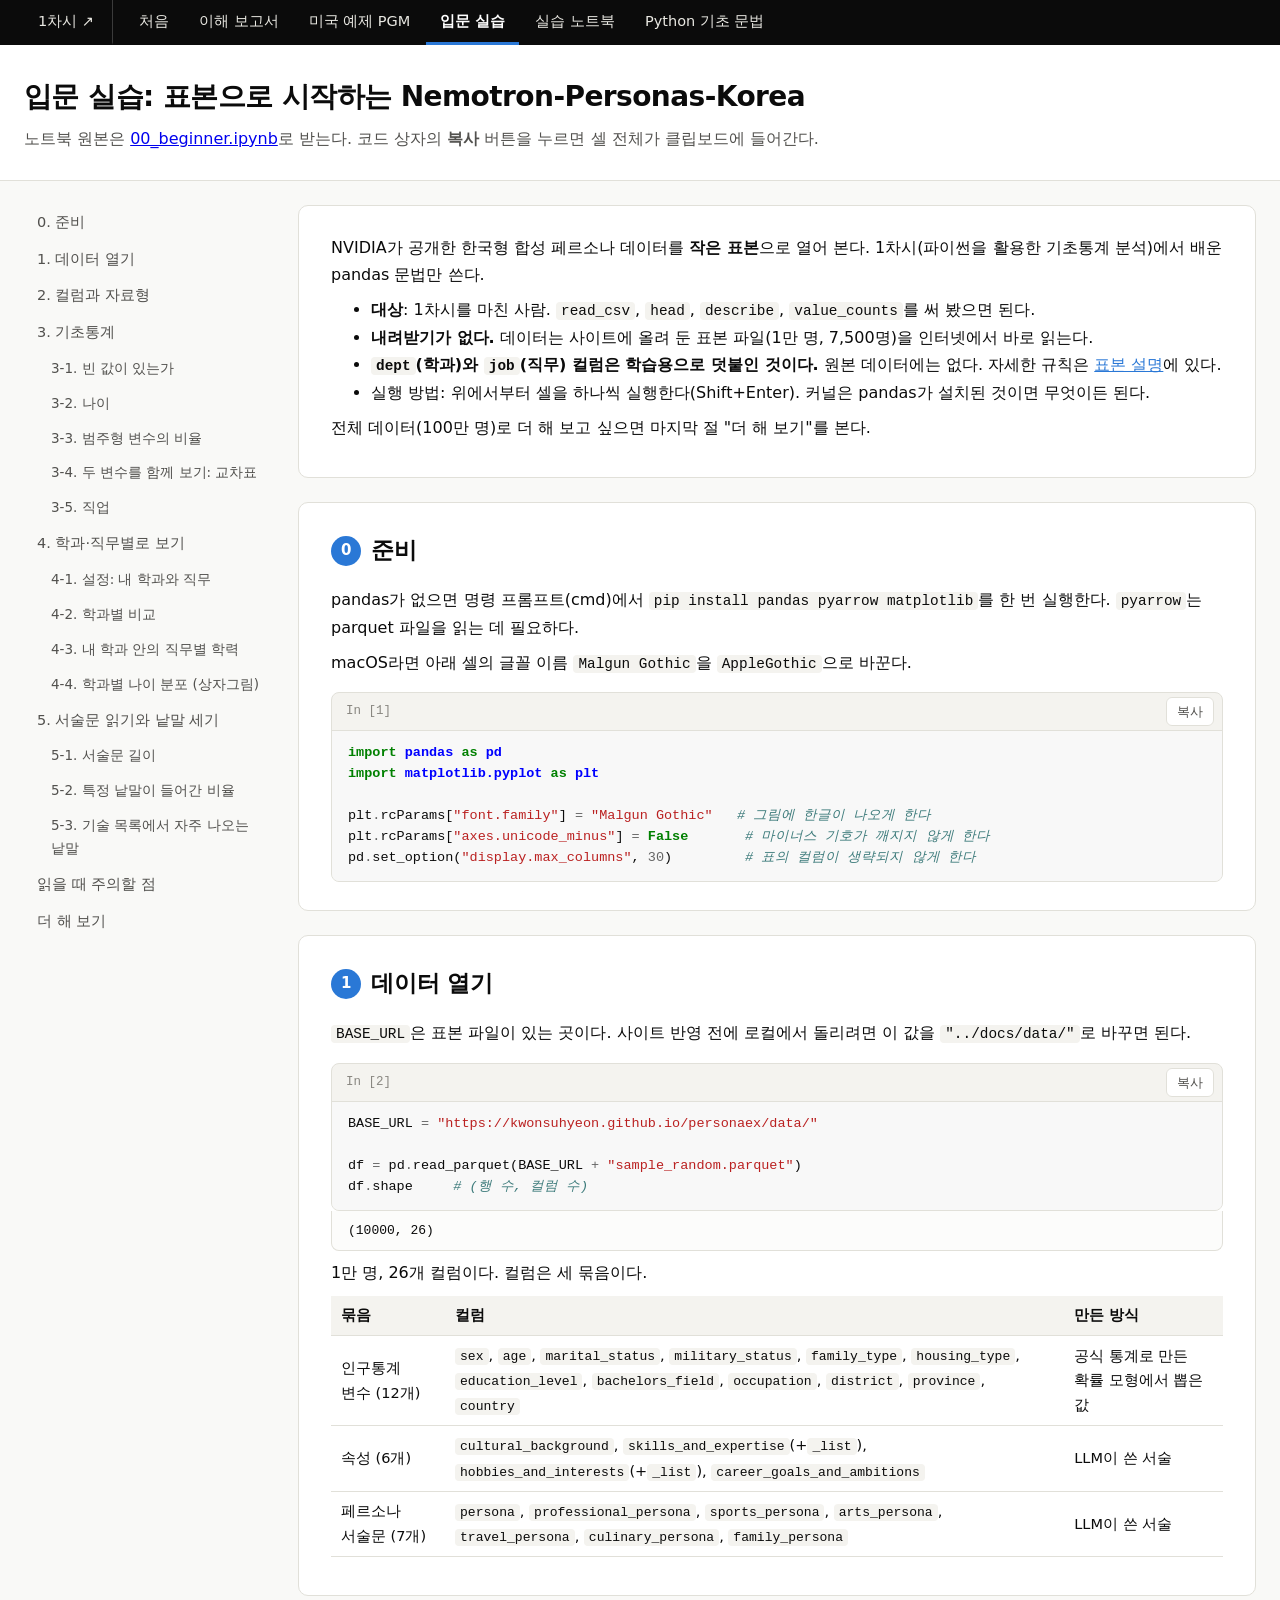
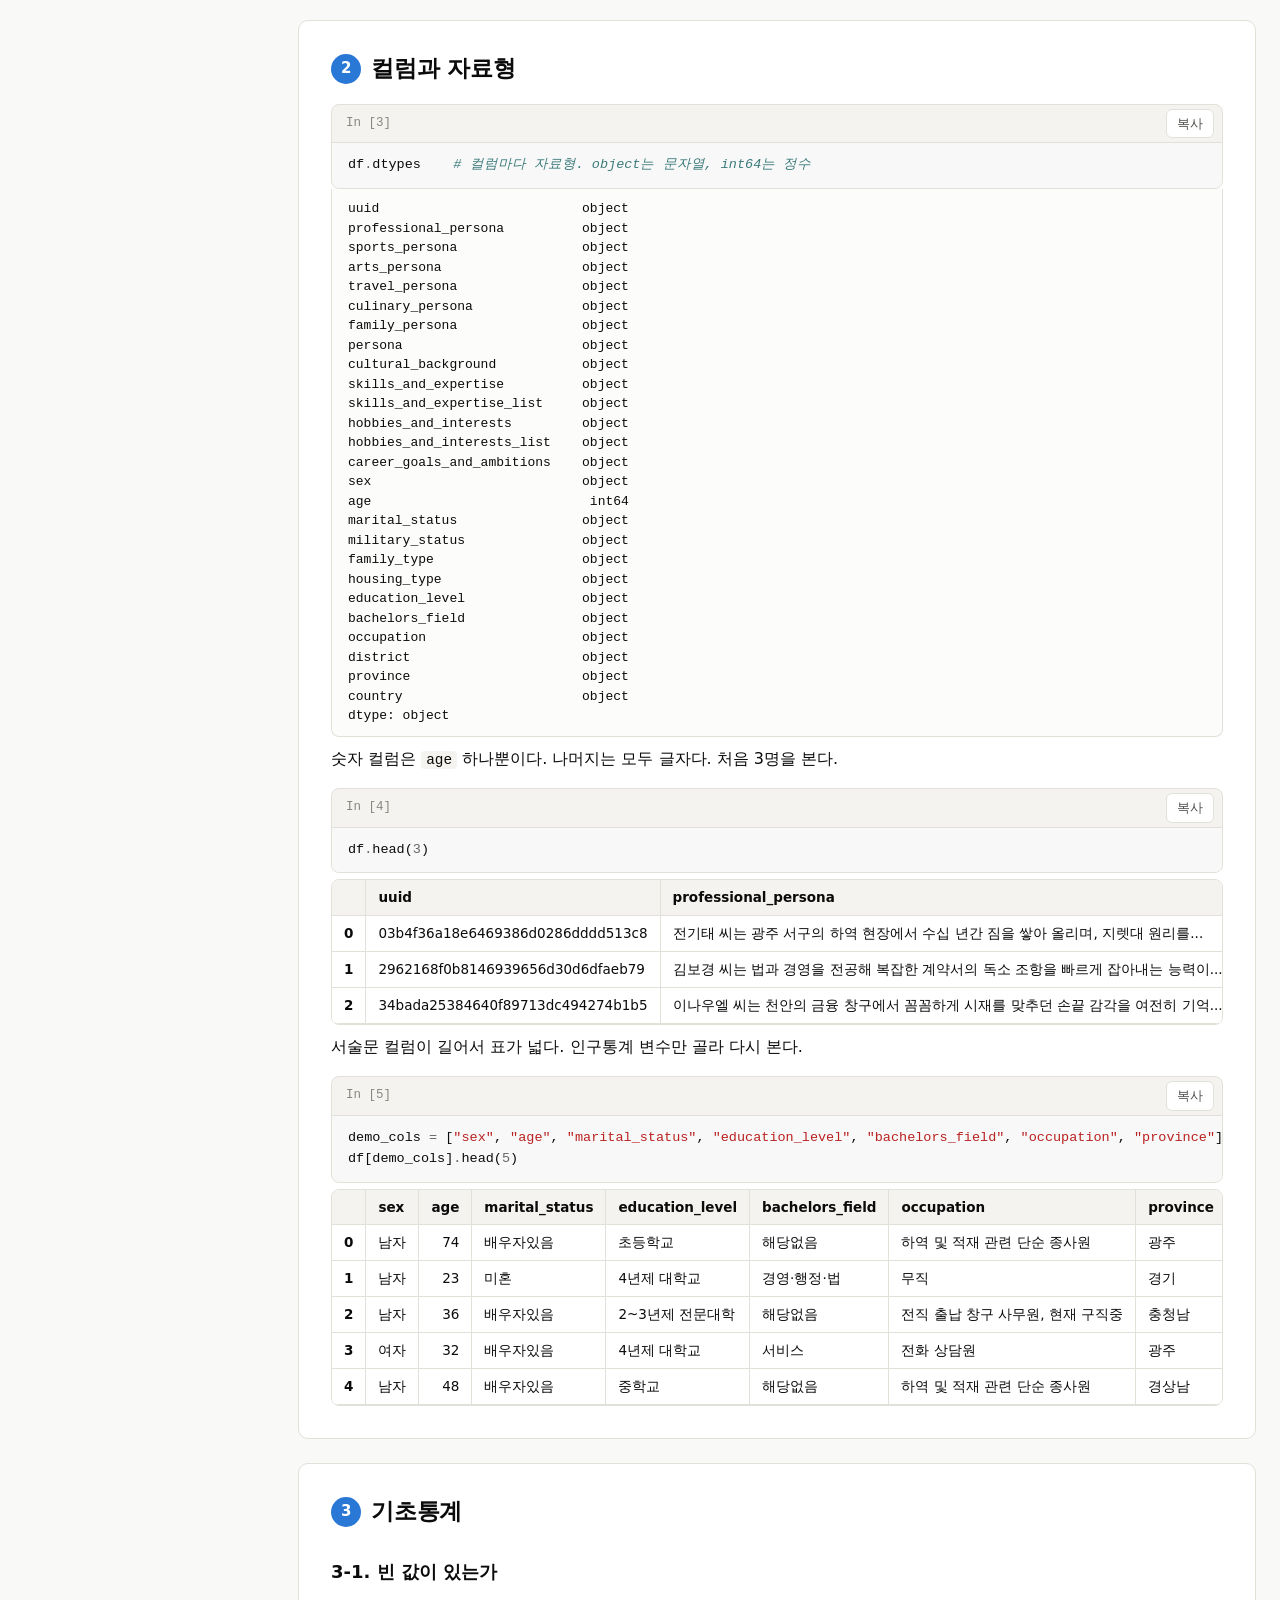
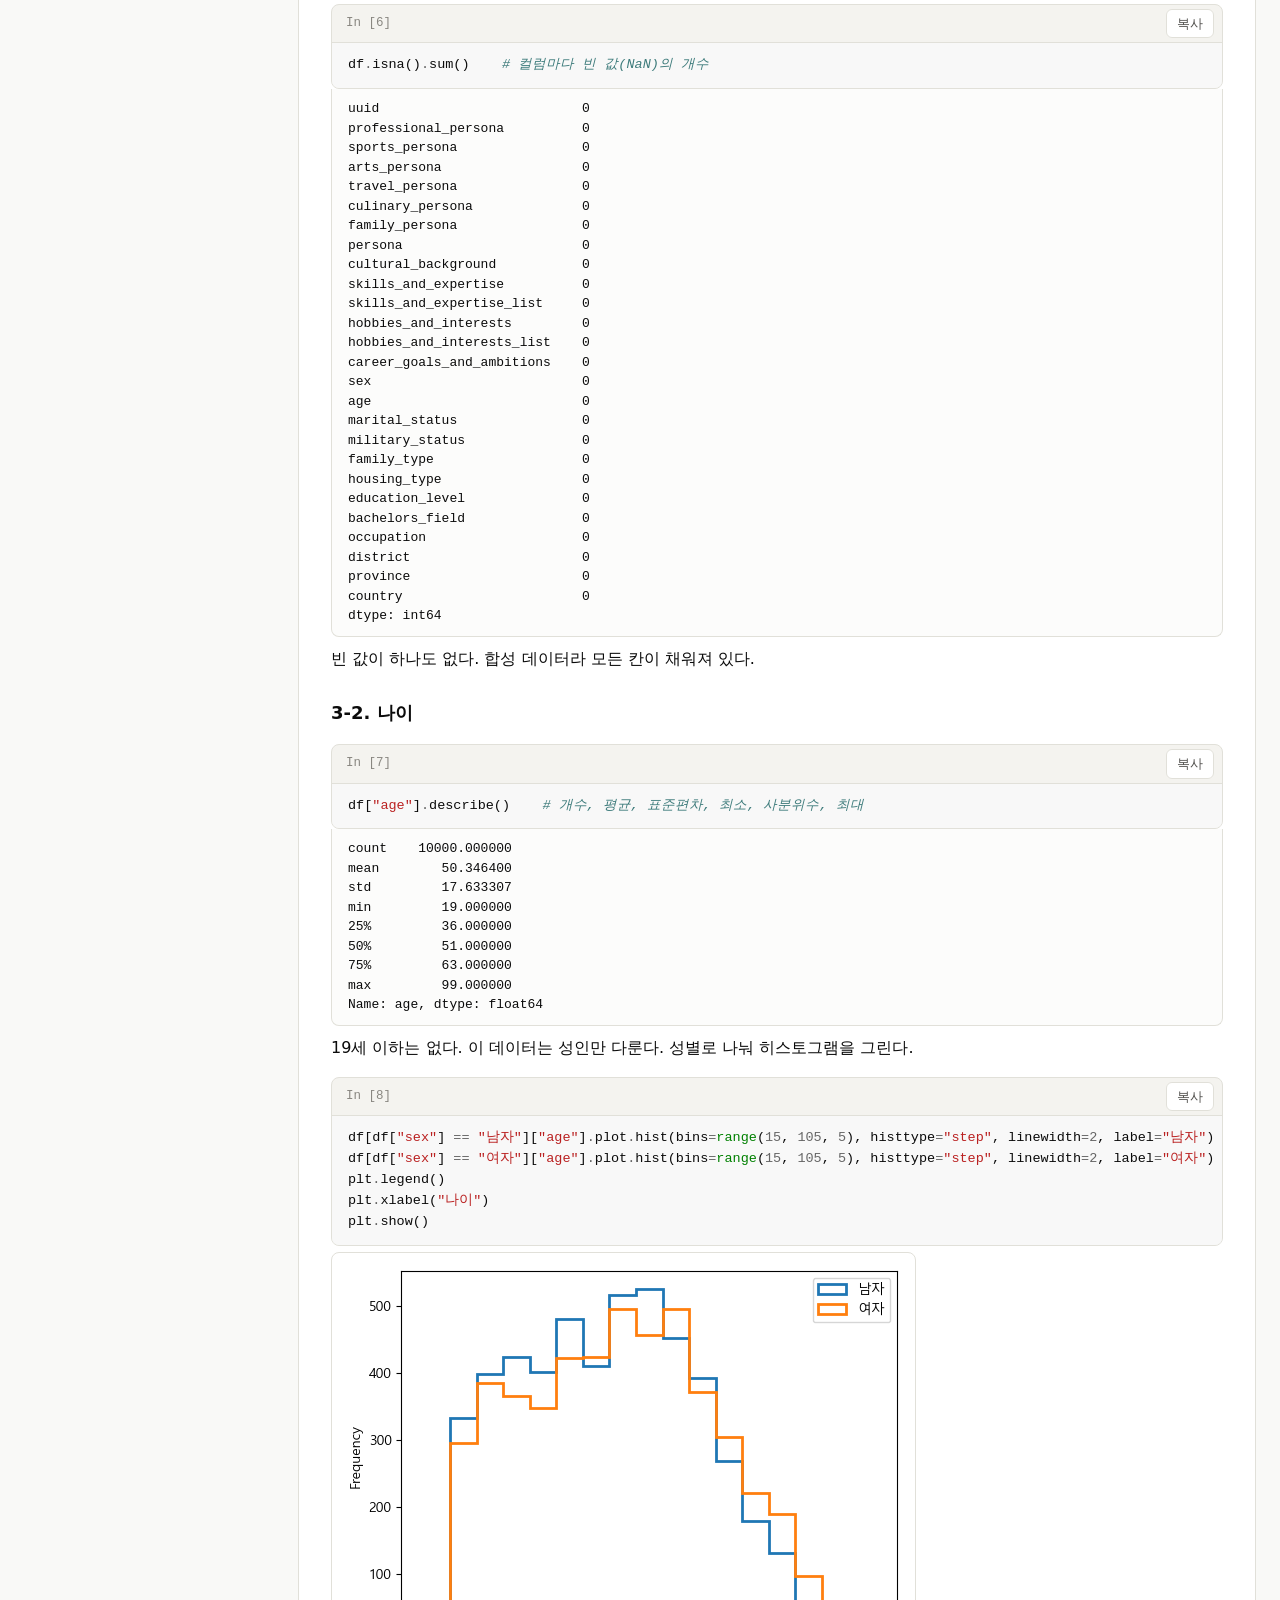
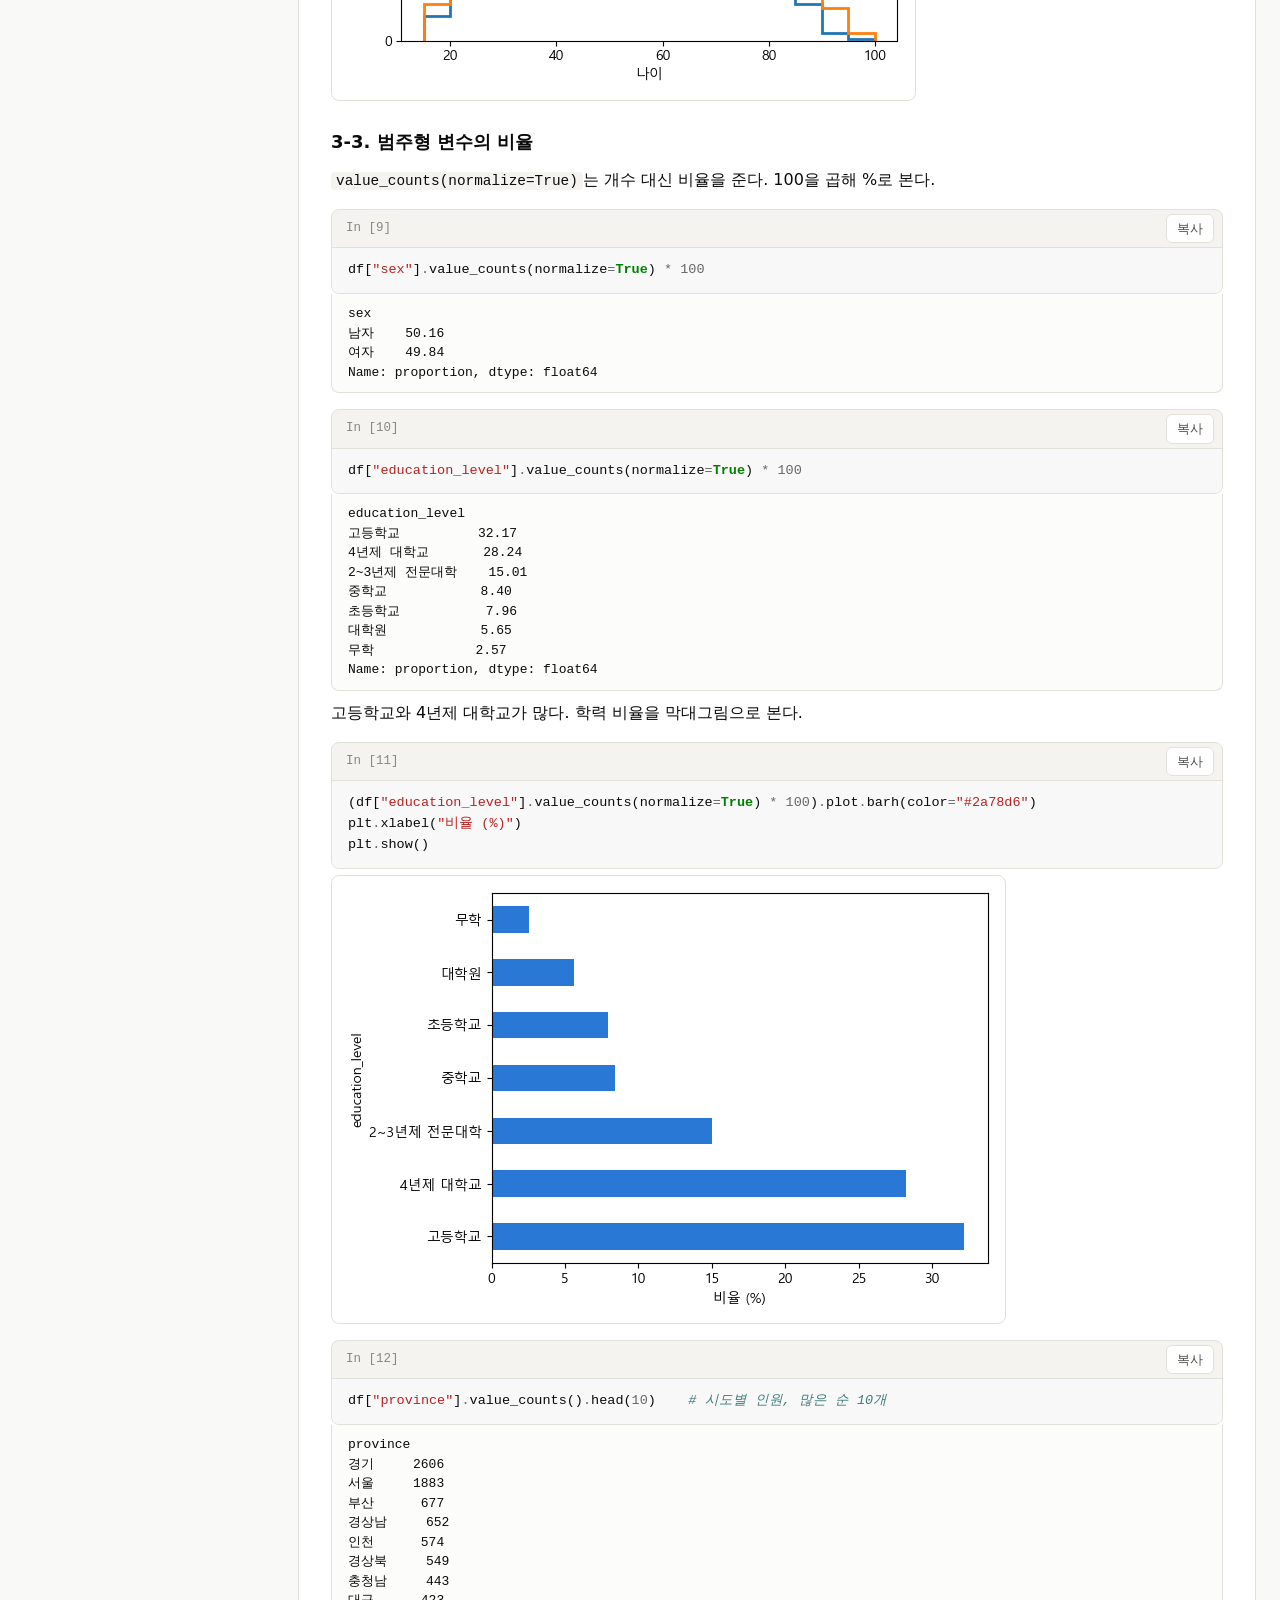
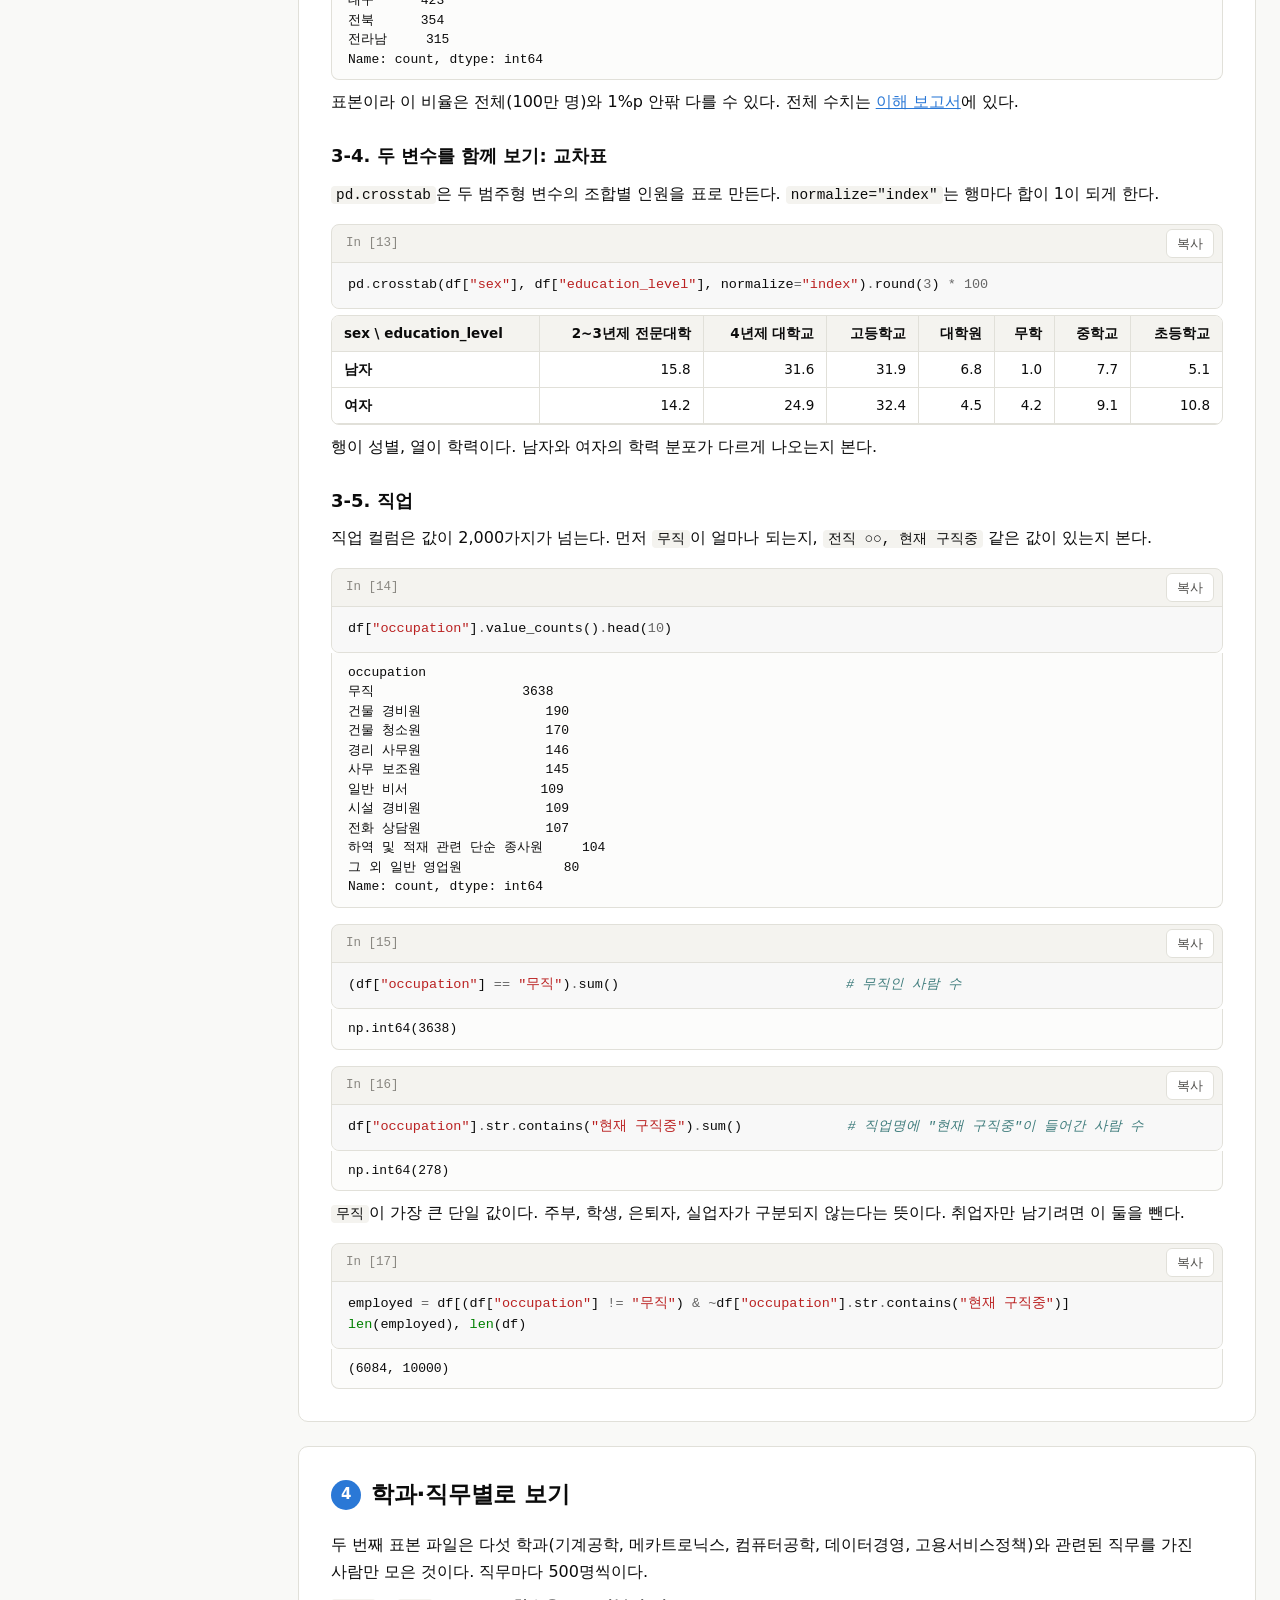
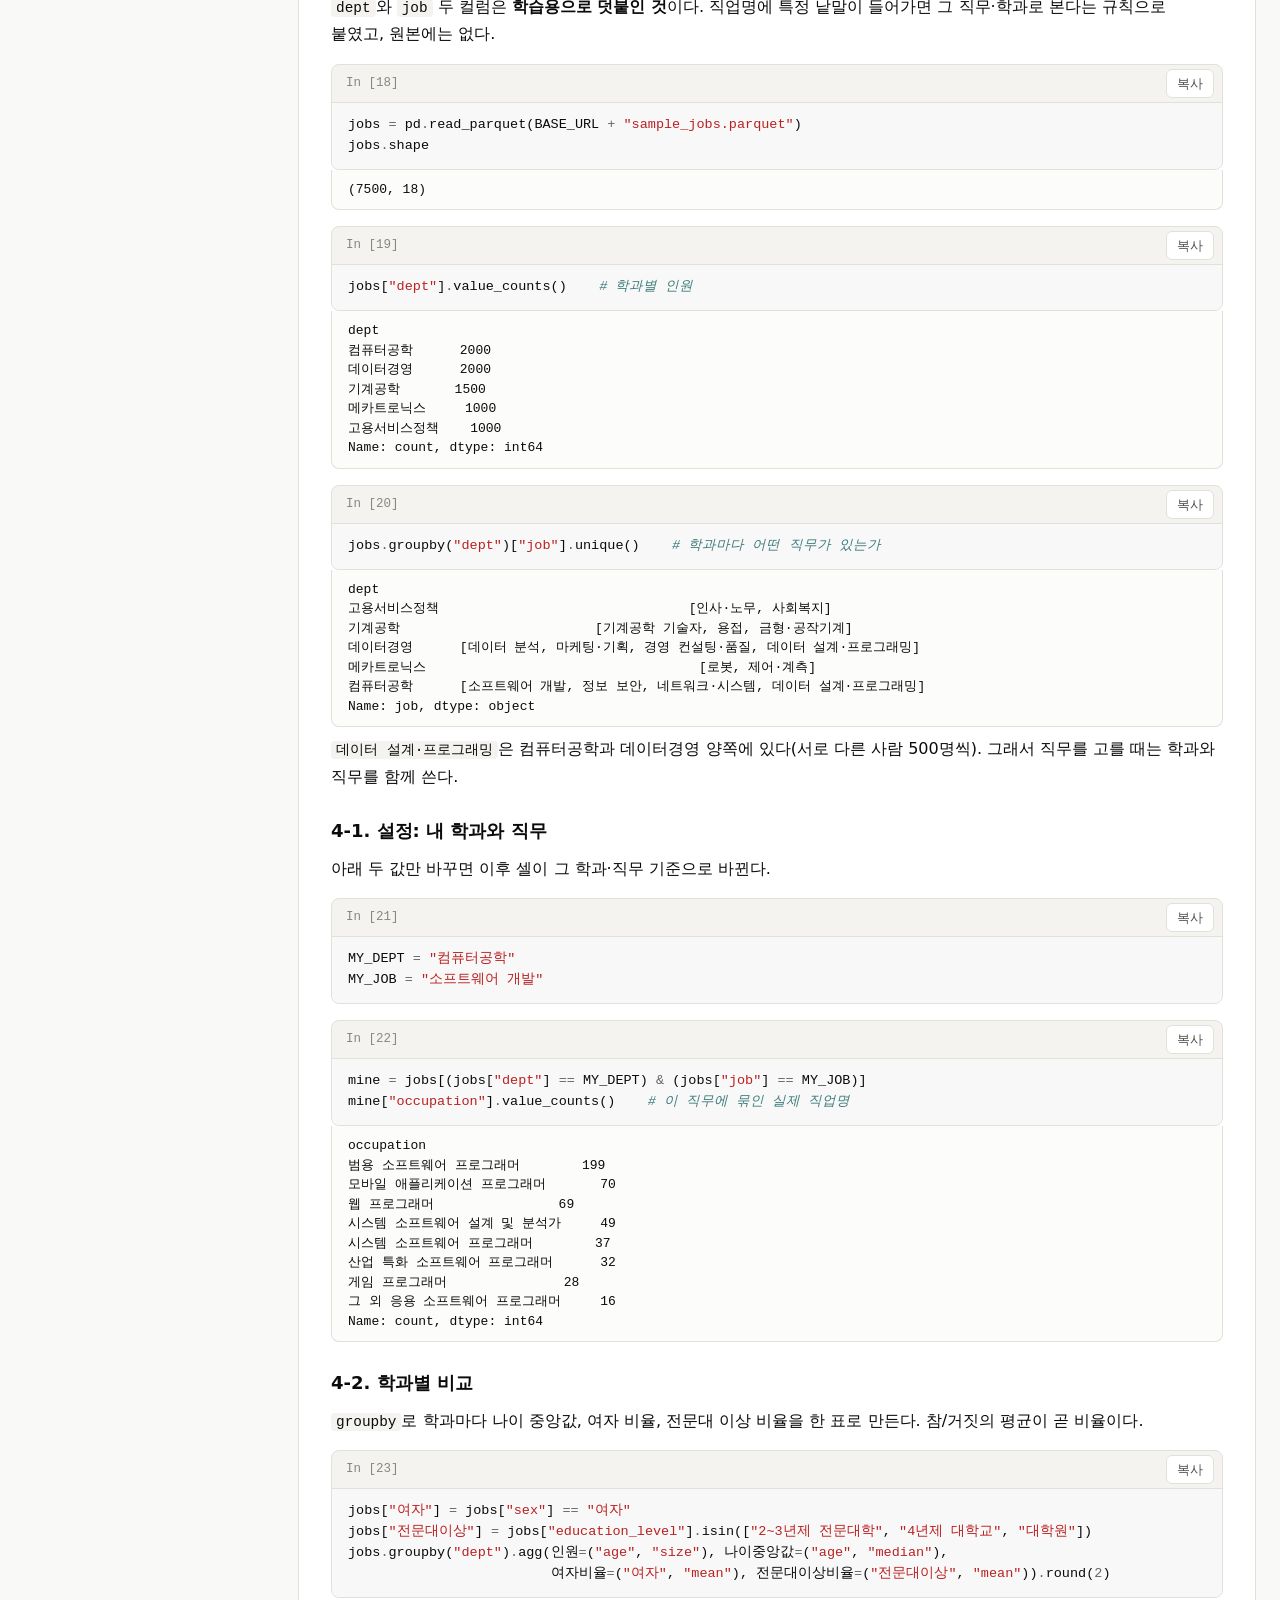
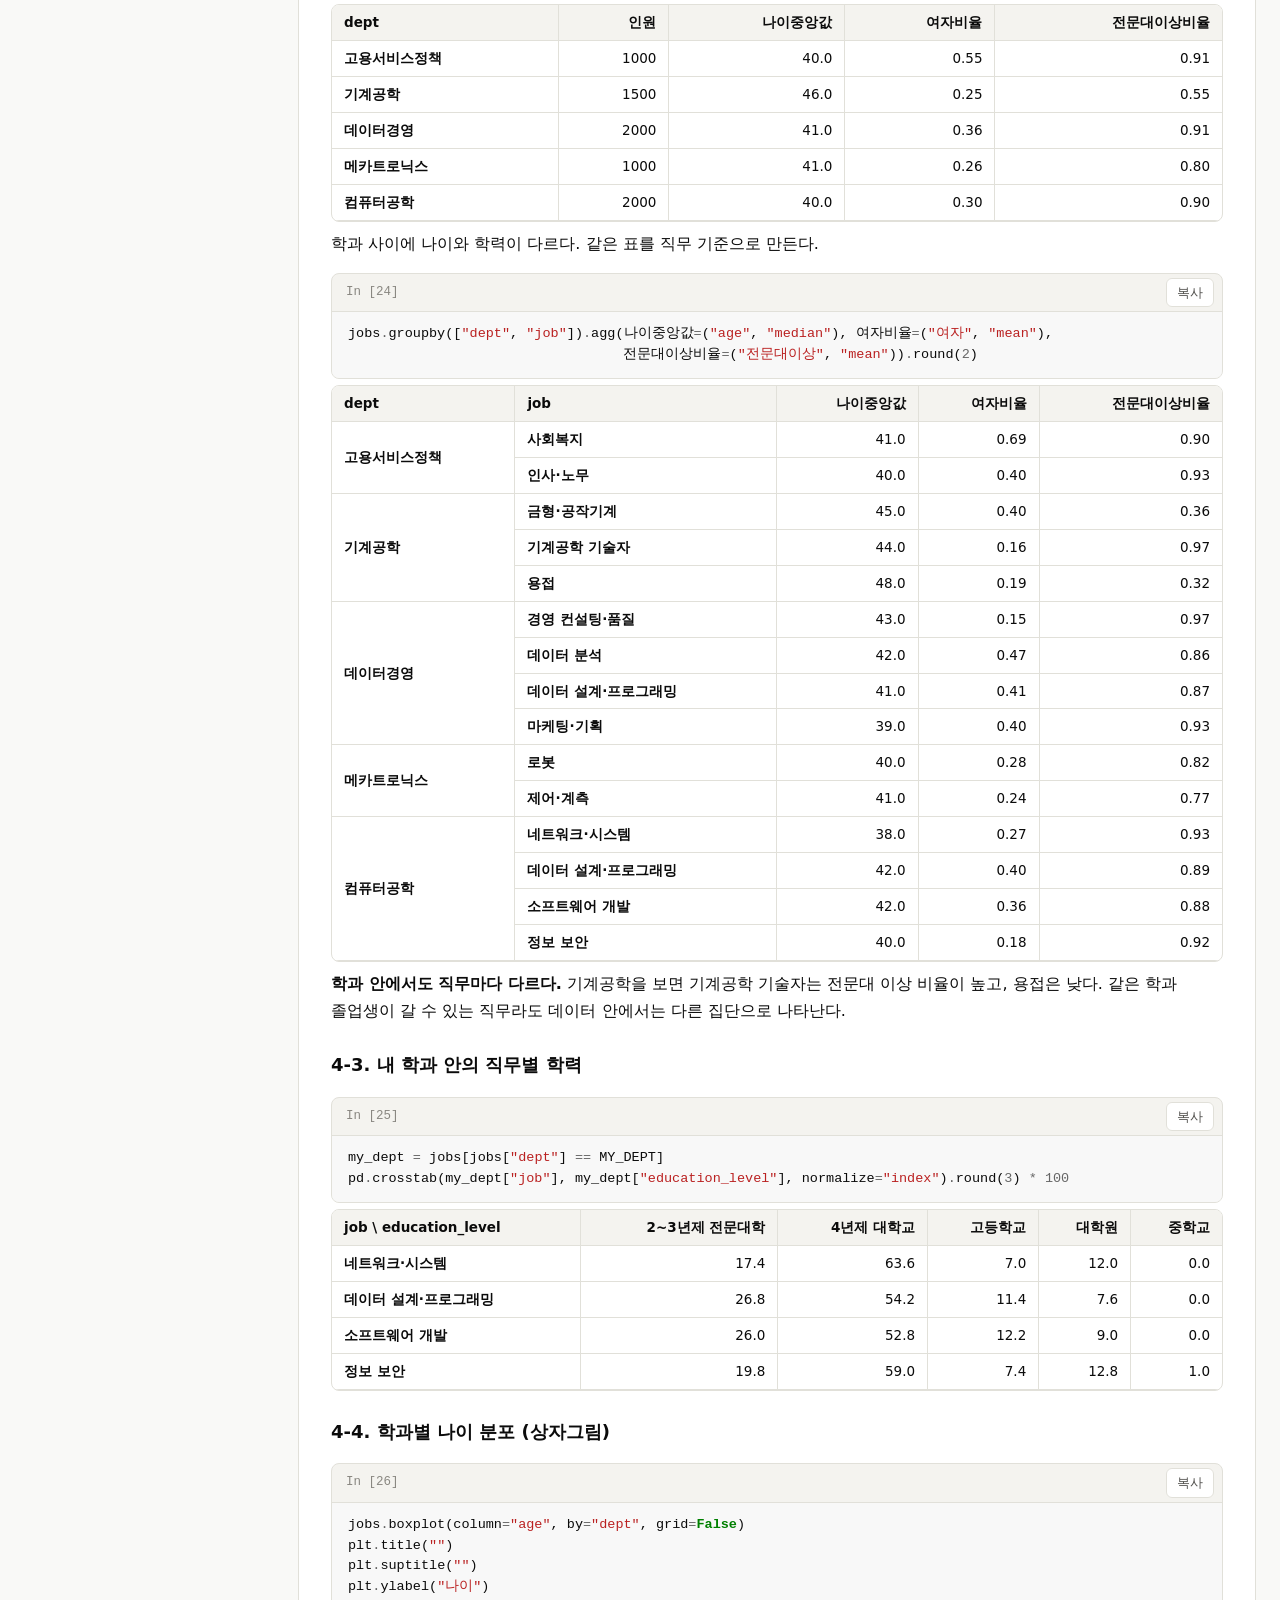
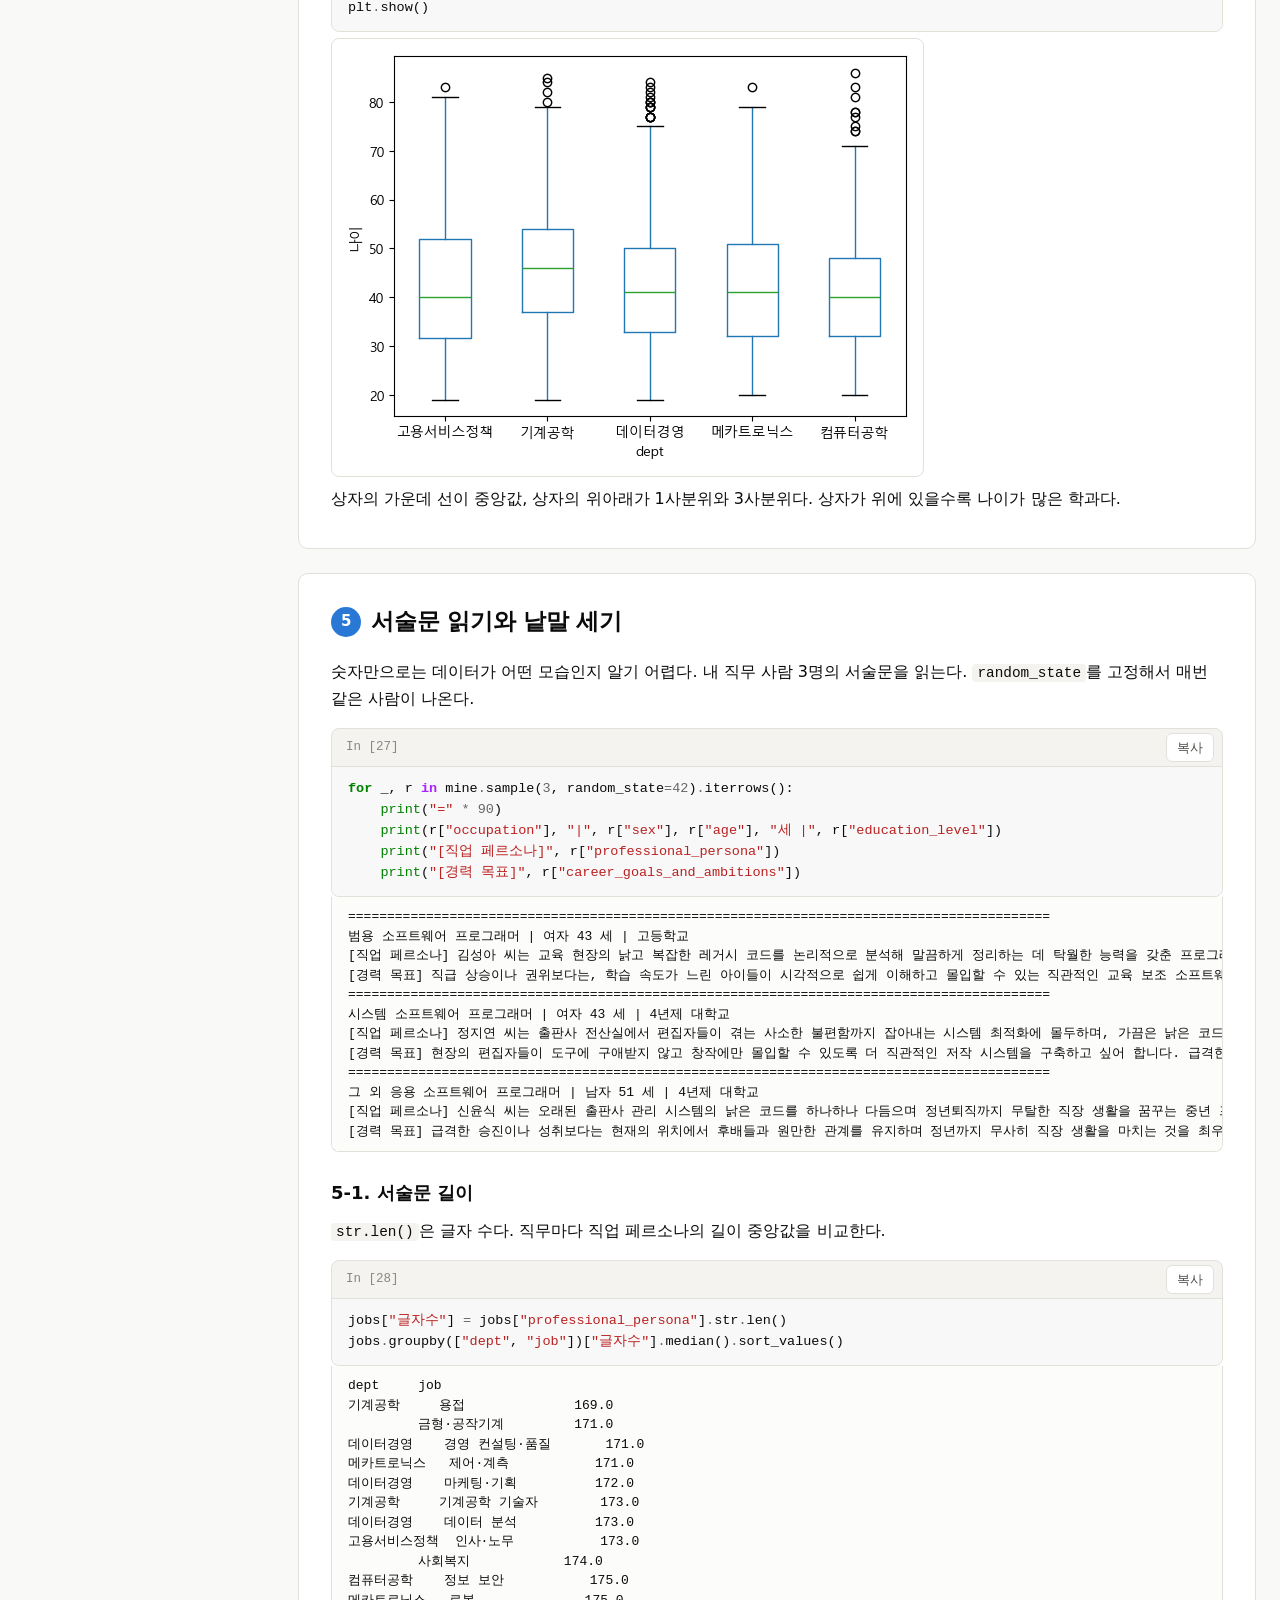
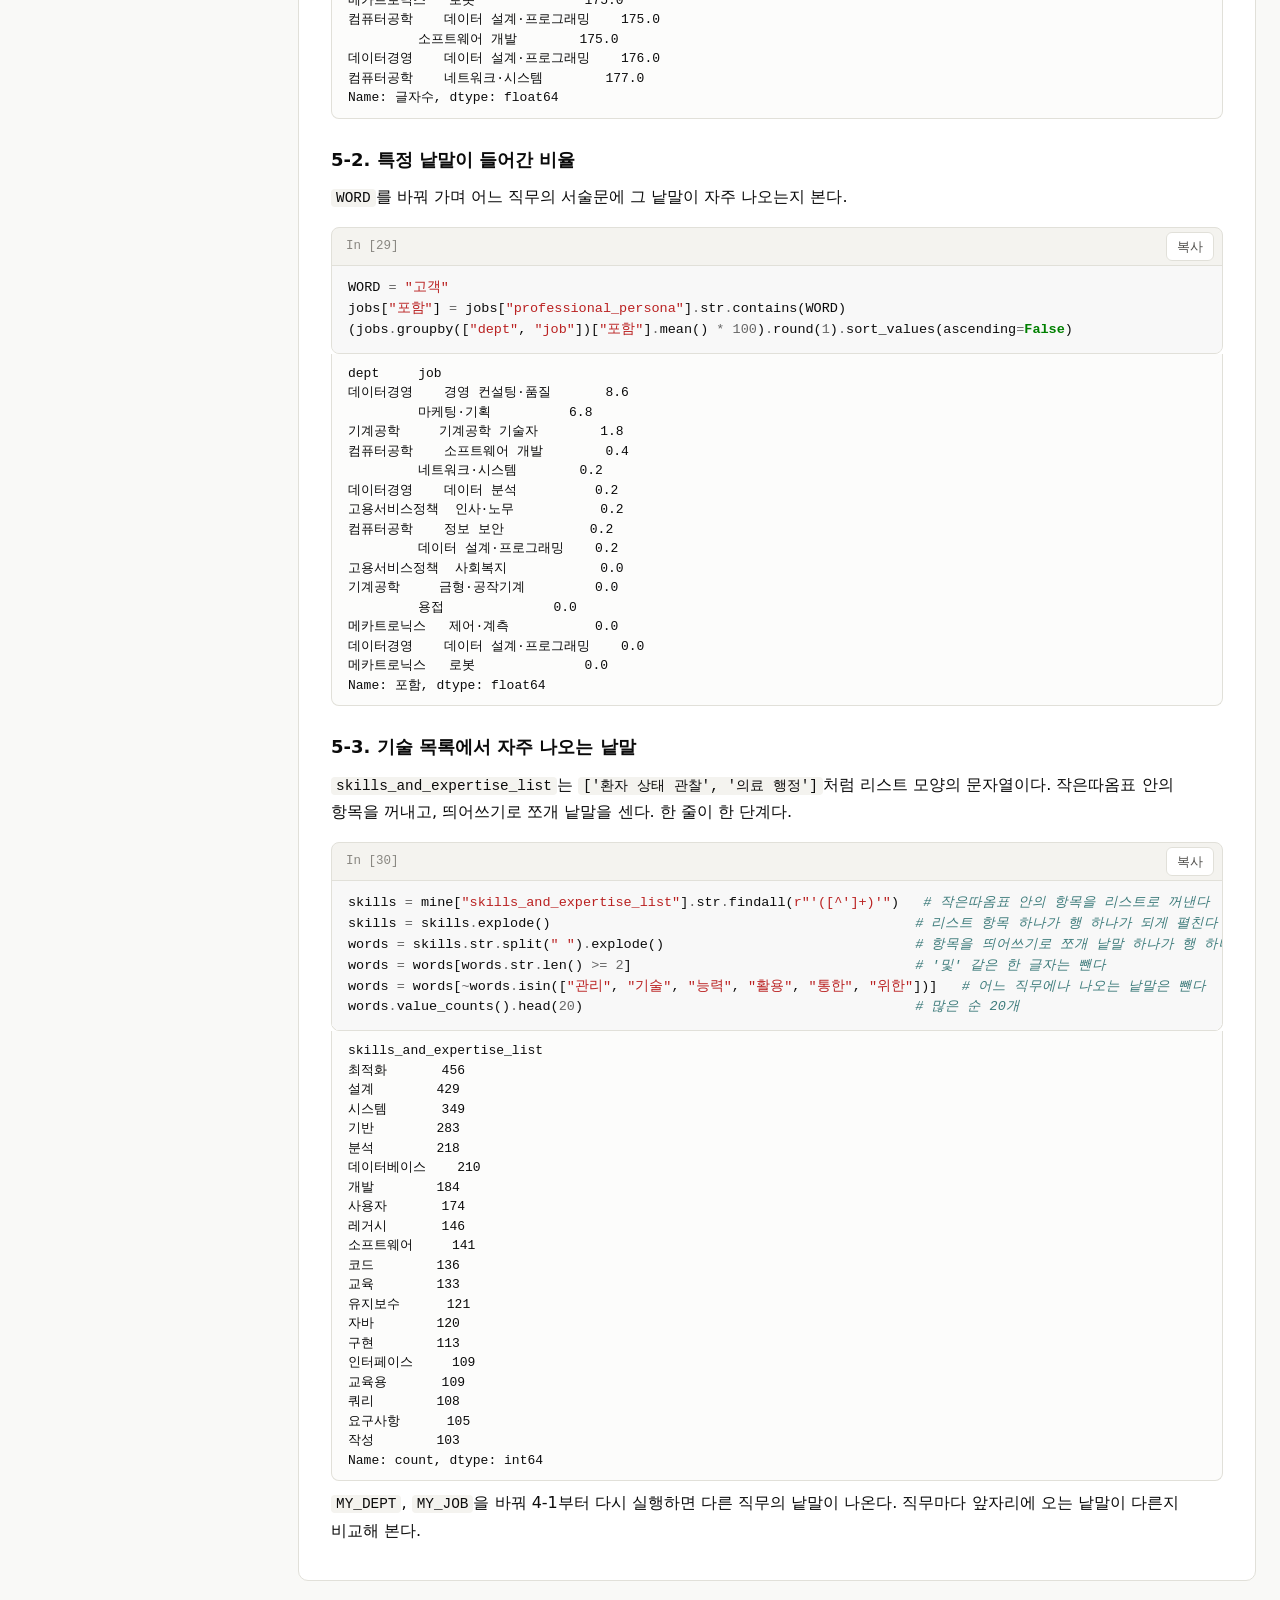
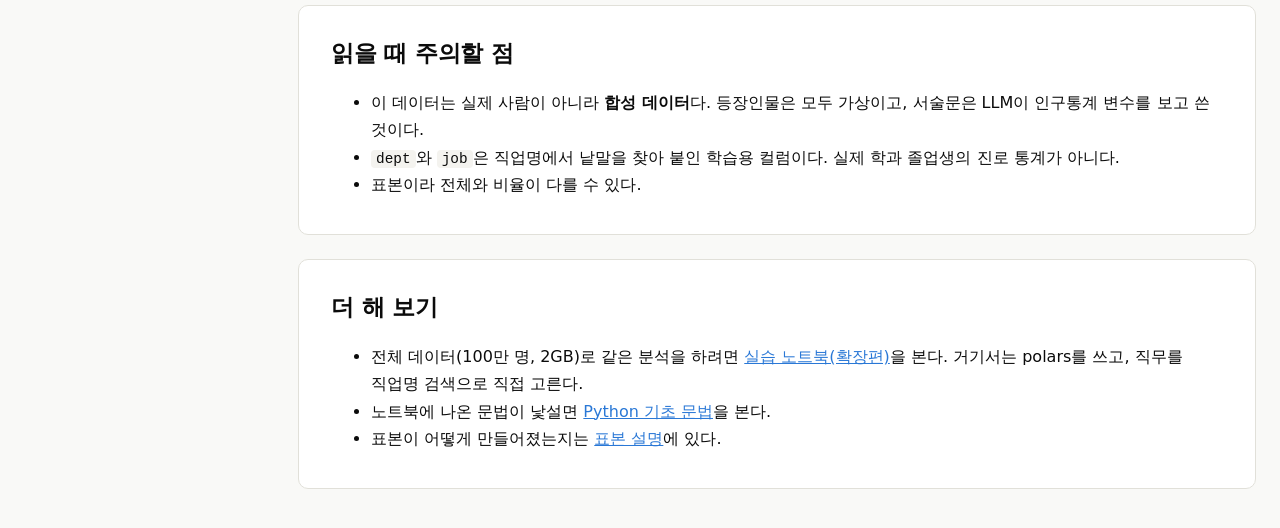
==== commit 2ed9d66d: "표본 설명 페이지 추가, 표본 추출 방식 설명, 실습 페이지 스타일 통일 - samples.html: data/README.md를 사이트 디자인으로 옮긴 표본 설명 페이지. 첫 페" ====
--- a/beginner.html
+++ b/beginner.html
@@ -16,13 +16,16 @@
 header.top h1{margin:0 0 4px;font-size:28px;letter-spacing:-.02em}
 header.top p{margin:0;color:var(--ink-2)}
 .layout{display:grid;grid-template-columns:var(--nav-width) minmax(0,1fr);gap:var(--gap);padding:var(--gap)}
-nav.toc{position:sticky;top:16px;align-self:start;display:flex;flex-direction:column;gap:2px;font-size:14.5px;max-height:calc(100vh - 32px);overflow:auto}
+nav.toc{position:sticky;top:16px;align-self:start;display:flex;flex-direction:column;gap:2px;font-size:14.5px;max-height:calc(100vh - 32px);overflow:auto;scrollbar-width:none}
+nav.toc::-webkit-scrollbar{display:none}
 nav.toc a{color:var(--ink-2);text-decoration:none;padding:5px 10px;border-radius:6px;border-left:3px solid transparent}
 nav.toc a.l3{padding-left:24px;font-size:13.5px}
 nav.toc a:hover{background:var(--accent-soft);color:var(--ink);border-left-color:var(--accent)}
 main{min-width:0}
-.md h2{font-size:23px;margin:34px 0 12px;padding-top:22px;border-top:1px solid var(--line);letter-spacing:-.01em}
-.md h2:first-child{margin-top:8px;padding-top:0;border-top:0}
+section{background:var(--surface);border:1px solid var(--line);border-radius:var(--radius);padding:28px 32px;margin-bottom:var(--gap)}
+section > .md:first-child > :first-child{margin-top:0}
+.md h2{font-size:23px;margin:0 0 16px;letter-spacing:-.01em;display:flex;align-items:center;gap:10px}
+h2 .no{background:var(--accent);color:#fff;border-radius:50%;width:30px;height:30px;display:inline-grid;place-items:center;font-size:15px;flex:none}
 .md h3{font-size:18px;margin:26px 0 8px}
 .md p,.md ul,.md ol{margin:8px 0}
 .md code,.out code{font-family:var(--mono);font-size:.9em;background:var(--code-bg);padding:1px 5px;border-radius:4px}
@@ -129,6 +132,7 @@
 .code .vm { color: #19177C } /* Name.Variable.Magic */
 .code .il { color: #666 } /* Literal.Number.Integer.Long */
 @media (max-width:1000px){.layout{grid-template-columns:1fr}nav.toc{position:static;flex-direction:row;flex-wrap:wrap;max-height:none}nav.toc a.l3{display:none}}
+@media (max-width:900px){section{padding:20px 16px}}
 </style></head><body><style>.sitenav{--sn-bg:#0b0b0b;--sn-ink:#e9e8e2;--sn-on:#2a78d6;background:var(--sn-bg);padding:0 24px;font-family:'Pretendard','Malgun Gothic',system-ui,sans-serif;font-size:14.5px;line-height:1.4;position:relative;z-index:50}.sitenav .in{max-width:1440px;margin:0 auto;display:flex;flex-wrap:wrap;gap:2px;align-items:center}.sitenav a{color:var(--sn-ink);text-decoration:none;padding:11px 14px;border-bottom:3px solid transparent;display:block}.sitenav a:hover{background:rgba(255,255,255,.08)}.sitenav a.on{border-bottom-color:var(--sn-on);color:#fff;font-weight:600}.sitenav a.ext{margin-right:10px;padding-right:18px;border-right:1px solid rgba(255,255,255,.2)}body.jp-Notebook{padding-top:0!important}body.jp-Notebook>.sitenav{margin:0 calc(-1*var(--jp-notebook-padding,20px));margin-bottom:var(--jp-notebook-padding,20px)}</style><div class="sitenav" role="navigation" aria-label="사이트 메뉴"><div class="in"><a class="ext" href="https://kwonsuhyeon.github.io/-statistics/" target="_blank" rel="noopener">1차시 ↗</a><a href="index.html">처음</a><a href="report.html">이해 보고서</a><a href="us-person-pgm.html">미국 예제 PGM</a><a href="beginner.html" class=on>입문 실습</a><a href="quickstart.html">실습 노트북</a><a href="python-basics.html">Python 기초 문법</a></div></div>
 <header class=top><div class=inner>
 <h1>입문 실습: 표본으로 시작하는 Nemotron-Personas-Korea</h1>
@@ -137,14 +141,15 @@
 <div class=layout>
 <nav class=toc><a class="l2" href="#0-준비">0. 준비</a><a class="l2" href="#1-데이터-열기">1. 데이터 열기</a><a class="l2" href="#2-컬럼과-자료형">2. 컬럼과 자료형</a><a class="l2" href="#3-기초통계">3. 기초통계</a><a class="l3" href="#3-1-빈-값이-있는가">3-1. 빈 값이 있는가</a><a class="l3" href="#3-2-나이">3-2. 나이</a><a class="l3" href="#3-3-범주형-변수의-비율">3-3. 범주형 변수의 비율</a><a class="l3" href="#3-4-두-변수를-함께-보기-교차표">3-4. 두 변수를 함께 보기: 교차표</a><a class="l3" href="#3-5-직업">3-5. 직업</a><a class="l2" href="#4-학과-직무별로-보기">4. 학과·직무별로 보기</a><a class="l3" href="#4-1-설정-내-학과와-직무">4-1. 설정: 내 학과와 직무</a><a class="l3" href="#4-2-학과별-비교">4-2. 학과별 비교</a><a class="l3" href="#4-3-내-학과-안의-직무별-학력">4-3. 내 학과 안의 직무별 학력</a><a class="l3" href="#4-4-학과별-나이-분포-상자그림">4-4. 학과별 나이 분포 (상자그림)</a><a class="l2" href="#5-서술문-읽기와-낱말-세기">5. 서술문 읽기와 낱말 세기</a><a class="l3" href="#5-1-서술문-길이">5-1. 서술문 길이</a><a class="l3" href="#5-2-특정-낱말이-들어간-비율">5-2. 특정 낱말이 들어간 비율</a><a class="l3" href="#5-3-기술-목록에서-자주-나오는-낱말">5-3. 기술 목록에서 자주 나오는 낱말</a><a class="l2" href="#읽을-때-주의할-점">읽을 때 주의할 점</a><a class="l2" href="#더-해-보기">더 해 보기</a></nav>
 <main>
-<div class=md><p>NVIDIA가 공개한 한국형 합성 페르소나 데이터를 <strong>작은 표본</strong>으로 열어 본다. 1차시(파이썬을 활용한 기초통계 분석)에서 배운 pandas 문법만 쓴다.</p>
+<section><div class=md><p>NVIDIA가 공개한 한국형 합성 페르소나 데이터를 <strong>작은 표본</strong>으로 열어 본다. 1차시(파이썬을 활용한 기초통계 분석)에서 배운 pandas 문법만 쓴다.</p>
 <ul>
 <li><strong>대상</strong>: 1차시를 마친 사람. <code>read_csv</code>, <code>head</code>, <code>describe</code>, <code>value_counts</code>를 써 봤으면 된다.</li>
 <li><strong>내려받기가 없다.</strong> 데이터는 사이트에 올려 둔 표본 파일(1만 명, 7,500명)을 인터넷에서 바로 읽는다.</li>
-<li><strong><code>dept</code>(학과)와 <code>job</code>(직무) 컬럼은 학습용으로 덧붙인 것이다.</strong> 원본 데이터에는 없다. 자세한 규칙은 <a href="https://kwonsuhyeon.github.io/personaex/data/README.md">표본 설명</a>에 있다.</li>
+<li><strong><code>dept</code>(학과)와 <code>job</code>(직무) 컬럼은 학습용으로 덧붙인 것이다.</strong> 원본 데이터에는 없다. 자세한 규칙은 <a href="https://kwonsuhyeon.github.io/personaex/samples.html">표본 설명</a>에 있다.</li>
 <li>실행 방법: 위에서부터 셀을 하나씩 실행한다(Shift+Enter). 커널은 pandas가 설치된 것이면 무엇이든 된다.</li>
 </ul>
-<p>전체 데이터(100만 명)로 더 해 보고 싶으면 마지막 절 "더 해 보기"를 본다.</p></div><div class=md><h2 id="0-준비">0. 준비</h2>
+<p>전체 데이터(100만 명)로 더 해 보고 싶으면 마지막 절 "더 해 보기"를 본다.</p></div></section>
+<section><div class=md><h2 id="0-준비"><span class=no>0</span>준비</h2>
 <p>pandas가 없으면 명령 프롬프트(cmd)에서 <code>pip install pandas pyarrow matplotlib</code>를 한 번 실행한다. <code>pyarrow</code>는 parquet 파일을 읽는 데 필요하다.</p>
 <p>macOS라면 아래 셀의 글꼴 이름 <code>Malgun Gothic</code>을 <code>AppleGothic</code>으로 바꾼다.</p></div><div class=cell><div class=cellbar><span class=cellno>In [1]</span><button class=copy type=button data-code="import pandas as pd
 import matplotlib.pyplot as plt
@@ -157,7 +162,8 @@
 <span class="n">plt</span><span class="o">.</span><span class="n">rcParams</span><span class="p">[</span><span class="s2">"font.family"</span><span class="p">]</span> <span class="o">=</span> <span class="s2">"Malgun Gothic"</span>   <span class="c1"># 그림에 한글이 나오게 한다</span>
 <span class="n">plt</span><span class="o">.</span><span class="n">rcParams</span><span class="p">[</span><span class="s2">"axes.unicode_minus"</span><span class="p">]</span> <span class="o">=</span> <span class="kc">False</span>       <span class="c1"># 마이너스 기호가 깨지지 않게 한다</span>
 <span class="n">pd</span><span class="o">.</span><span class="n">set_option</span><span class="p">(</span><span class="s2">"display.max_columns"</span><span class="p">,</span> <span class="mi">30</span><span class="p">)</span>         <span class="c1"># 표의 컬럼이 생략되지 않게 한다</span>
-</code></pre></div><div class=md><h2 id="1-데이터-열기">1. 데이터 열기</h2>
+</code></pre></div></section>
+<section><div class=md><h2 id="1-데이터-열기"><span class=no>1</span>데이터 열기</h2>
 <p><code>BASE_URL</code>은 표본 파일이 있는 곳이다. 사이트 반영 전에 로컬에서 돌리려면 이 값을 <code>"../docs/data/"</code>로 바꾸면 된다.</p></div><div class=cell><div class=cellbar><span class=cellno>In [2]</span><button class=copy type=button data-code="BASE_URL = &quot;https://kwonsuhyeon.github.io/personaex/data/&quot;
 
 df = pd.read_parquet(BASE_URL + &quot;sample_random.parquet&quot;)
@@ -191,8 +197,8 @@
 <td>LLM이 쓴 서술</td>
 </tr>
 </tbody>
-</table>
-<h2 id="2-컬럼과-자료형">2. 컬럼과 자료형</h2></div><div class=cell><div class=cellbar><span class=cellno>In [3]</span><button class=copy type=button data-code="df.dtypes    # 컬럼마다 자료형. object는 문자열, int64는 정수">복사</button></div><pre class=code><code><span class="n">df</span><span class="o">.</span><span class="n">dtypes</span>    <span class="c1"># 컬럼마다 자료형. object는 문자열, int64는 정수</span>
+</table></div></section>
+<section><div class=md><h2 id="2-컬럼과-자료형"><span class=no>2</span>컬럼과 자료형</h2></div><div class=cell><div class=cellbar><span class=cellno>In [3]</span><button class=copy type=button data-code="df.dtypes    # 컬럼마다 자료형. object는 문자열, int64는 정수">복사</button></div><pre class=code><code><span class="n">df</span><span class="o">.</span><span class="n">dtypes</span>    <span class="c1"># 컬럼마다 자료형. object는 문자열, int64는 정수</span>
 </code></pre></div><pre class=out>uuid                          object
 professional_persona          object
 sports_persona                object
@@ -378,7 +384,8 @@
     </tr>
   </tbody>
 </table>
-</div></div><div class=md><h2 id="3-기초통계">3. 기초통계</h2>
+</div></div></section>
+<section><div class=md><h2 id="3-기초통계"><span class=no>3</span>기초통계</h2>
 <h3 id="3-1-빈-값이-있는가">3-1. 빈 값이 있는가</h3></div><div class=cell><div class=cellbar><span class=cellno>In [6]</span><button class=copy type=button data-code="df.isna().sum()    # 컬럼마다 빈 값(NaN)의 개수">복사</button></div><pre class=code><code><span class="n">df</span><span class="o">.</span><span class="n">isna</span><span class="p">()</span><span class="o">.</span><span class="n">sum</span><span class="p">()</span>    <span class="c1"># 컬럼마다 빈 값(NaN)의 개수</span>
 </code></pre></div><pre class=out>uuid                          0
 professional_persona          0
@@ -505,7 +512,8 @@
 </code></pre></div><pre class=out>np.int64(278)</pre><div class=md><p><code>무직</code>이 가장 큰 단일 값이다. 주부, 학생, 은퇴자, 실업자가 구분되지 않는다는 뜻이다. 취업자만 남기려면 이 둘을 뺀다.</p></div><div class=cell><div class=cellbar><span class=cellno>In [17]</span><button class=copy type=button data-code="employed = df[(df[&quot;occupation&quot;] != &quot;무직&quot;) &amp; ~df[&quot;occupation&quot;].str.contains(&quot;현재 구직중&quot;)]
 len(employed), len(df)">복사</button></div><pre class=code><code><span class="n">employed</span> <span class="o">=</span> <span class="n">df</span><span class="p">[(</span><span class="n">df</span><span class="p">[</span><span class="s2">"occupation"</span><span class="p">]</span> <span class="o">!=</span> <span class="s2">"무직"</span><span class="p">)</span> <span class="o">&amp;</span> <span class="o">~</span><span class="n">df</span><span class="p">[</span><span class="s2">"occupation"</span><span class="p">]</span><span class="o">.</span><span class="n">str</span><span class="o">.</span><span class="n">contains</span><span class="p">(</span><span class="s2">"현재 구직중"</span><span class="p">)]</span>
 <span class="nb">len</span><span class="p">(</span><span class="n">employed</span><span class="p">),</span> <span class="nb">len</span><span class="p">(</span><span class="n">df</span><span class="p">)</span>
-</code></pre></div><pre class=out>(6084, 10000)</pre><div class=md><h2 id="4-학과-직무별로-보기">4. 학과·직무별로 보기</h2>
+</code></pre></div><pre class=out>(6084, 10000)</pre></section>
+<section><div class=md><h2 id="4-학과-직무별로-보기"><span class=no>4</span>학과·직무별로 보기</h2>
 <p>두 번째 표본 파일은 다섯 학과(기계공학, 메카트로닉스, 컴퓨터공학, 데이터경영, 고용서비스정책)와 관련된 직무를 가진 사람만 모은 것이다. 직무마다 500명씩이다.</p>
 <p><code>dept</code>와 <code>job</code> 두 컬럼은 <strong>학습용으로 덧붙인 것</strong>이다. 직업명에 특정 낱말이 들어가면 그 직무·학과로 본다는 규칙으로 붙였고, 원본에는 없다.</p></div><div class=cell><div class=cellbar><span class=cellno>In [18]</span><button class=copy type=button data-code="jobs = pd.read_parquet(BASE_URL + &quot;sample_jobs.parquet&quot;)
 jobs.shape">복사</button></div><pre class=code><code><span class="n">jobs</span> <span class="o">=</span> <span class="n">pd</span><span class="o">.</span><span class="n">read_parquet</span><span class="p">(</span><span class="n">BASE_URL</span> <span class="o">+</span> <span class="s2">"sample_jobs.parquet"</span><span class="p">)</span>
@@ -748,8 +756,8 @@
 <span class="n">plt</span><span class="o">.</span><span class="n">suptitle</span><span class="p">(</span><span class="s2">""</span><span class="p">)</span>
 <span class="n">plt</span><span class="o">.</span><span class="n">ylabel</span><span class="p">(</span><span class="s2">"나이"</span><span class="p">)</span>
 <span class="n">plt</span><span class="o">.</span><span class="n">show</span><span class="p">()</span>
-</code></pre></div><img class=fig src="[data-uri]" alt="그림"><div class=md><p>상자의 가운데 선이 중앙값, 상자의 위아래가 1사분위와 3사분위다. 상자가 위에 있을수록 나이가 많은 학과다.</p>
-<h2 id="5-서술문-읽기와-낱말-세기">5. 서술문 읽기와 낱말 세기</h2>
+</code></pre></div><img class=fig src="[data-uri]" alt="그림"><div class=md><p>상자의 가운데 선이 중앙값, 상자의 위아래가 1사분위와 3사분위다. 상자가 위에 있을수록 나이가 많은 학과다.</p></div></section>
+<section><div class=md><h2 id="5-서술문-읽기와-낱말-세기"><span class=no>5</span>서술문 읽기와 낱말 세기</h2>
 <p>숫자만으로는 데이터가 어떤 모습인지 알기 어렵다. 내 직무 사람 3명의 서술문을 읽는다. <code>random_state</code>를 고정해서 매번 같은 사람이 나온다.</p></div><div class=cell><div class=cellbar><span class=cellno>In [27]</span><button class=copy type=button data-code="for _, r in mine.sample(3, random_state=42).iterrows():
     print(&quot;=&quot; * 90)
     print(r[&quot;occupation&quot;], &quot;|&quot;, r[&quot;sex&quot;], r[&quot;age&quot;], &quot;세 |&quot;, r[&quot;education_level&quot;])
@@ -846,19 +854,19 @@
 쿼리        108
 요구사항      105
 작성        103
-Name: count, dtype: int64</pre><div class=md><p><code>MY_DEPT</code>, <code>MY_JOB</code>을 바꿔 4-1부터 다시 실행하면 다른 직무의 낱말이 나온다. 직무마다 앞자리에 오는 낱말이 다른지 비교해 본다.</p>
-<h2 id="읽을-때-주의할-점">읽을 때 주의할 점</h2>
+Name: count, dtype: int64</pre><div class=md><p><code>MY_DEPT</code>, <code>MY_JOB</code>을 바꿔 4-1부터 다시 실행하면 다른 직무의 낱말이 나온다. 직무마다 앞자리에 오는 낱말이 다른지 비교해 본다.</p></div></section>
+<section><div class=md><h2 id="읽을-때-주의할-점">읽을 때 주의할 점</h2>
 <ul>
 <li>이 데이터는 실제 사람이 아니라 <strong>합성 데이터</strong>다. 등장인물은 모두 가상이고, 서술문은 LLM이 인구통계 변수를 보고 쓴 것이다.</li>
 <li><code>dept</code>와 <code>job</code>은 직업명에서 낱말을 찾아 붙인 학습용 컬럼이다. 실제 학과 졸업생의 진로 통계가 아니다.</li>
 <li>표본이라 전체와 비율이 다를 수 있다.</li>
-</ul>
-<h2 id="더-해-보기">더 해 보기</h2>
+</ul></div></section>
+<section><div class=md><h2 id="더-해-보기">더 해 보기</h2>
 <ul>
 <li>전체 데이터(100만 명, 2GB)로 같은 분석을 하려면 <a href="https://kwonsuhyeon.github.io/personaex/quickstart.html">실습 노트북(확장편)</a>을 본다. 거기서는 polars를 쓰고, 직무를 직업명 검색으로 직접 고른다.</li>
 <li>노트북에 나온 문법이 낯설면 <a href="https://kwonsuhyeon.github.io/personaex/python-basics.html">Python 기초 문법</a>을 본다.</li>
-<li>표본이 어떻게 만들어졌는지는 <a href="https://kwonsuhyeon.github.io/personaex/data/README.md">표본 설명</a>에 있다.</li>
-</ul></div>
+<li>표본이 어떻게 만들어졌는지는 <a href="https://kwonsuhyeon.github.io/personaex/samples.html">표본 설명</a>에 있다.</li>
+</ul></div></section>
 </main>
 </div>
 <script>
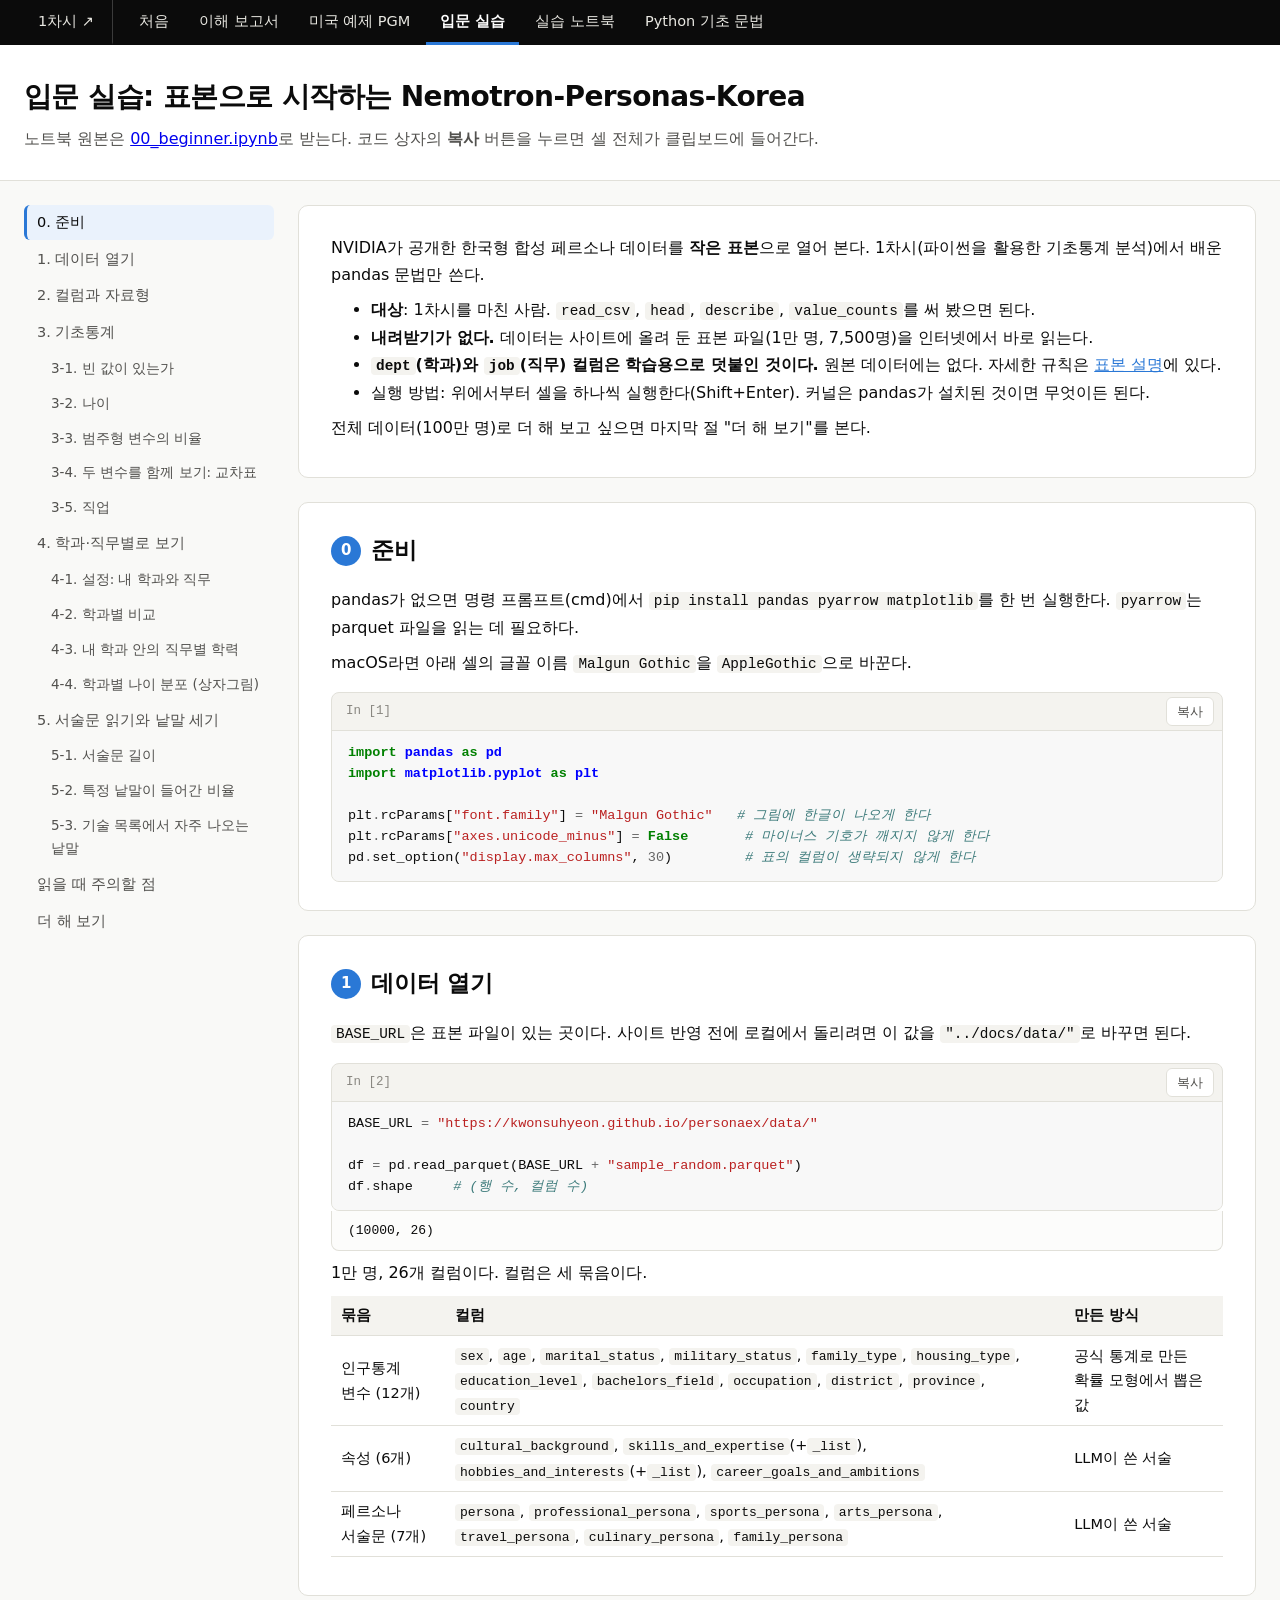
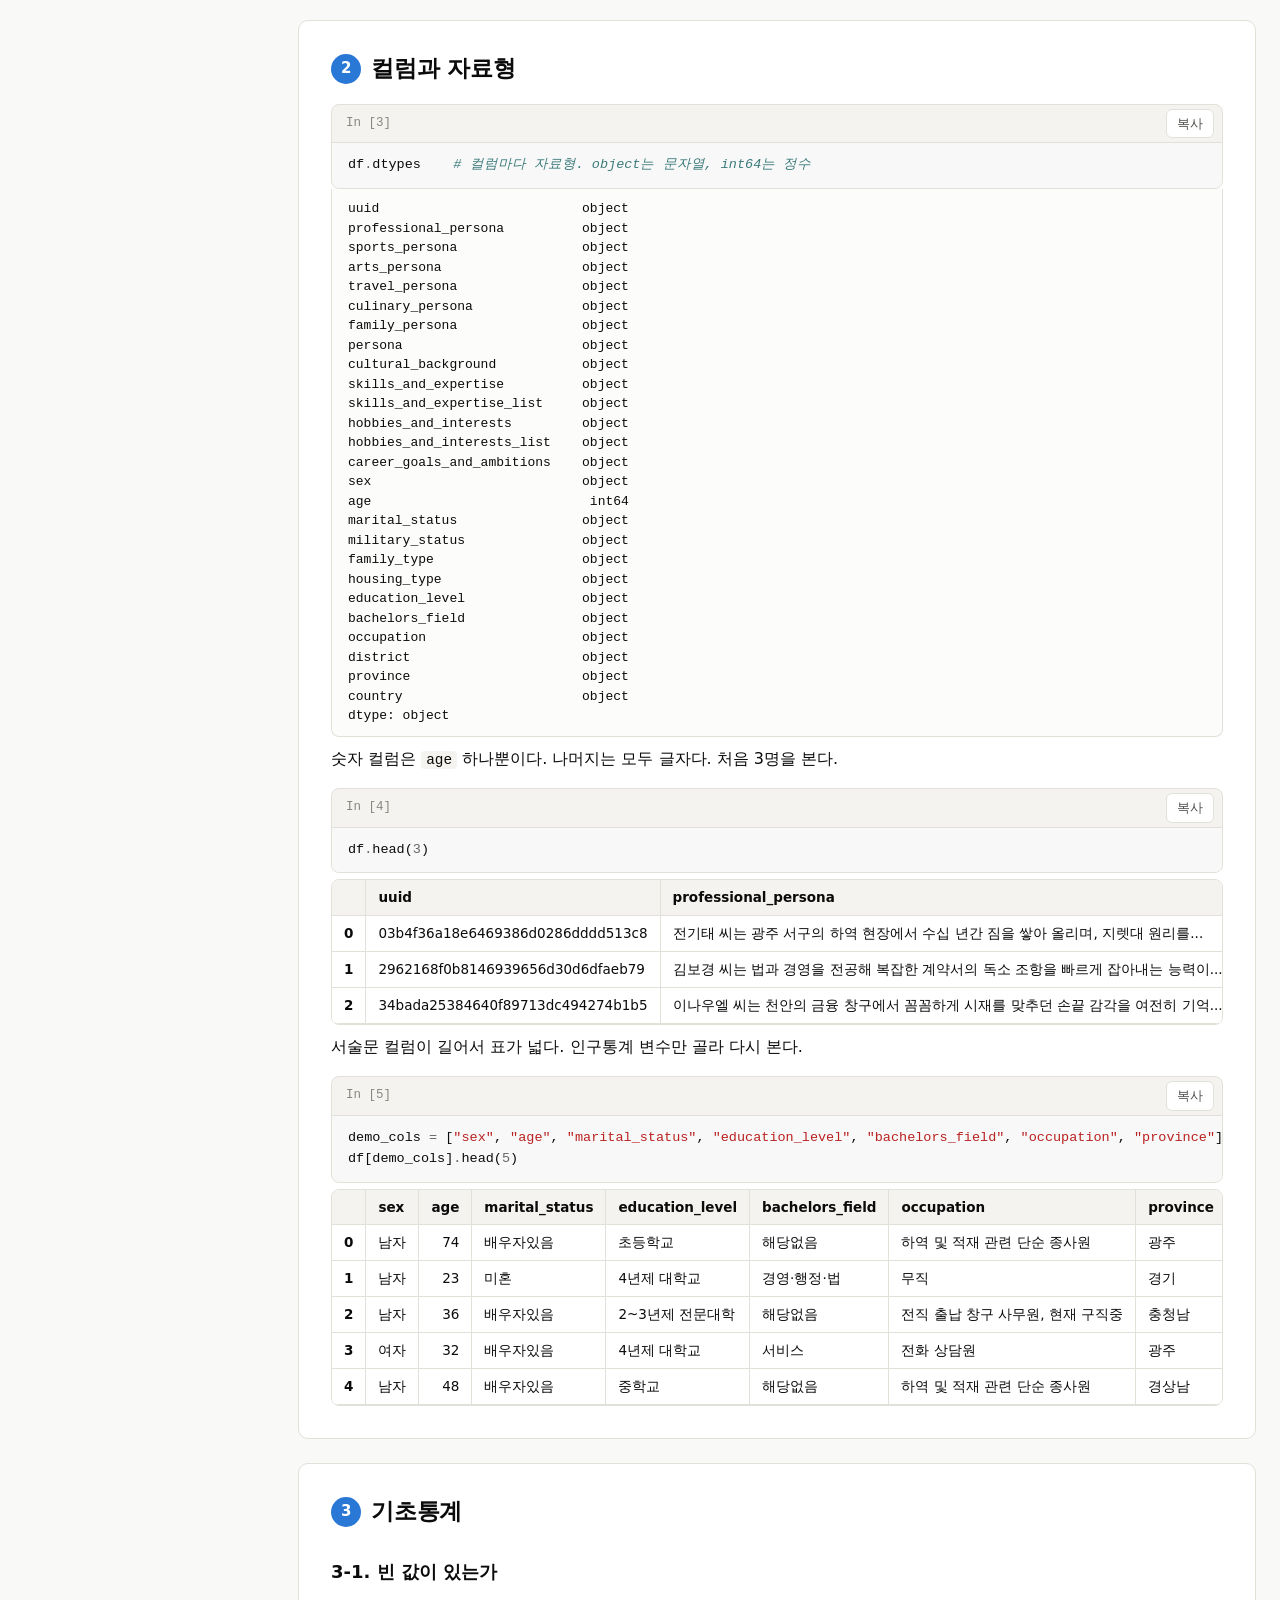
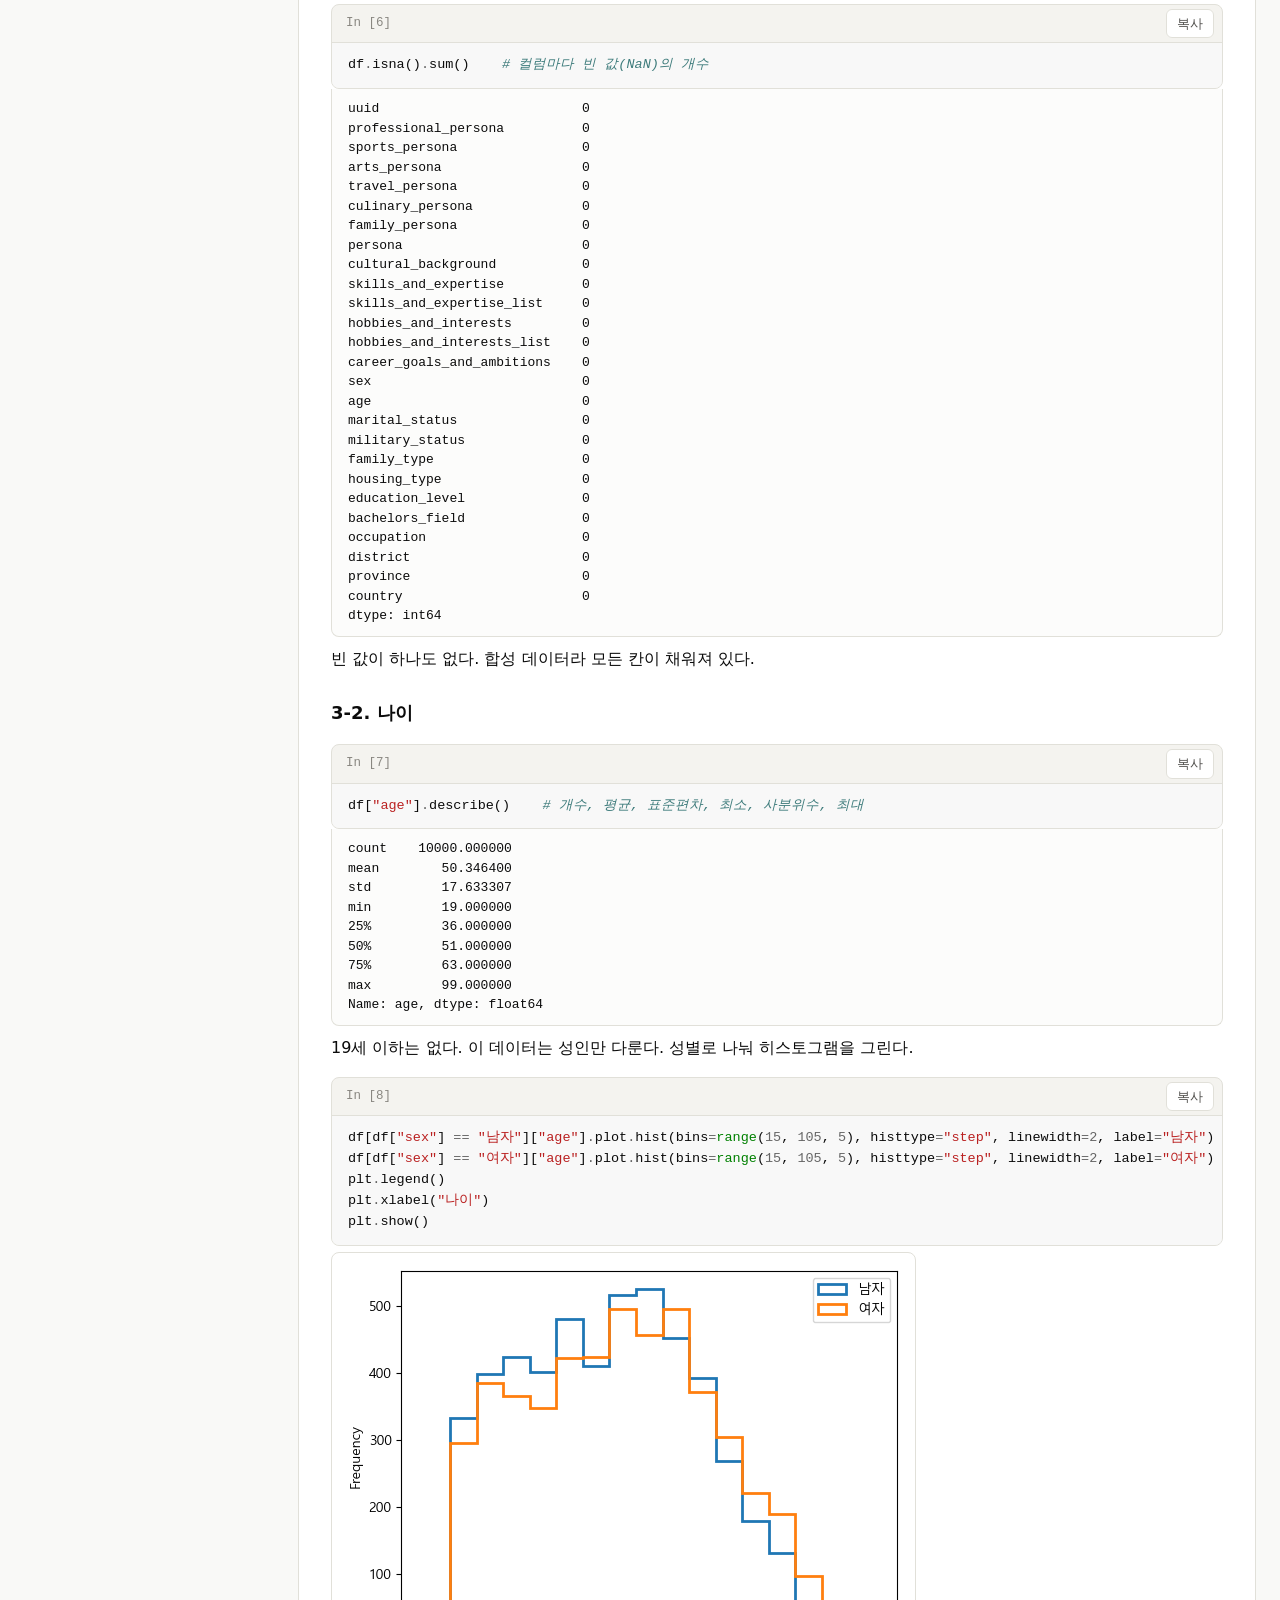
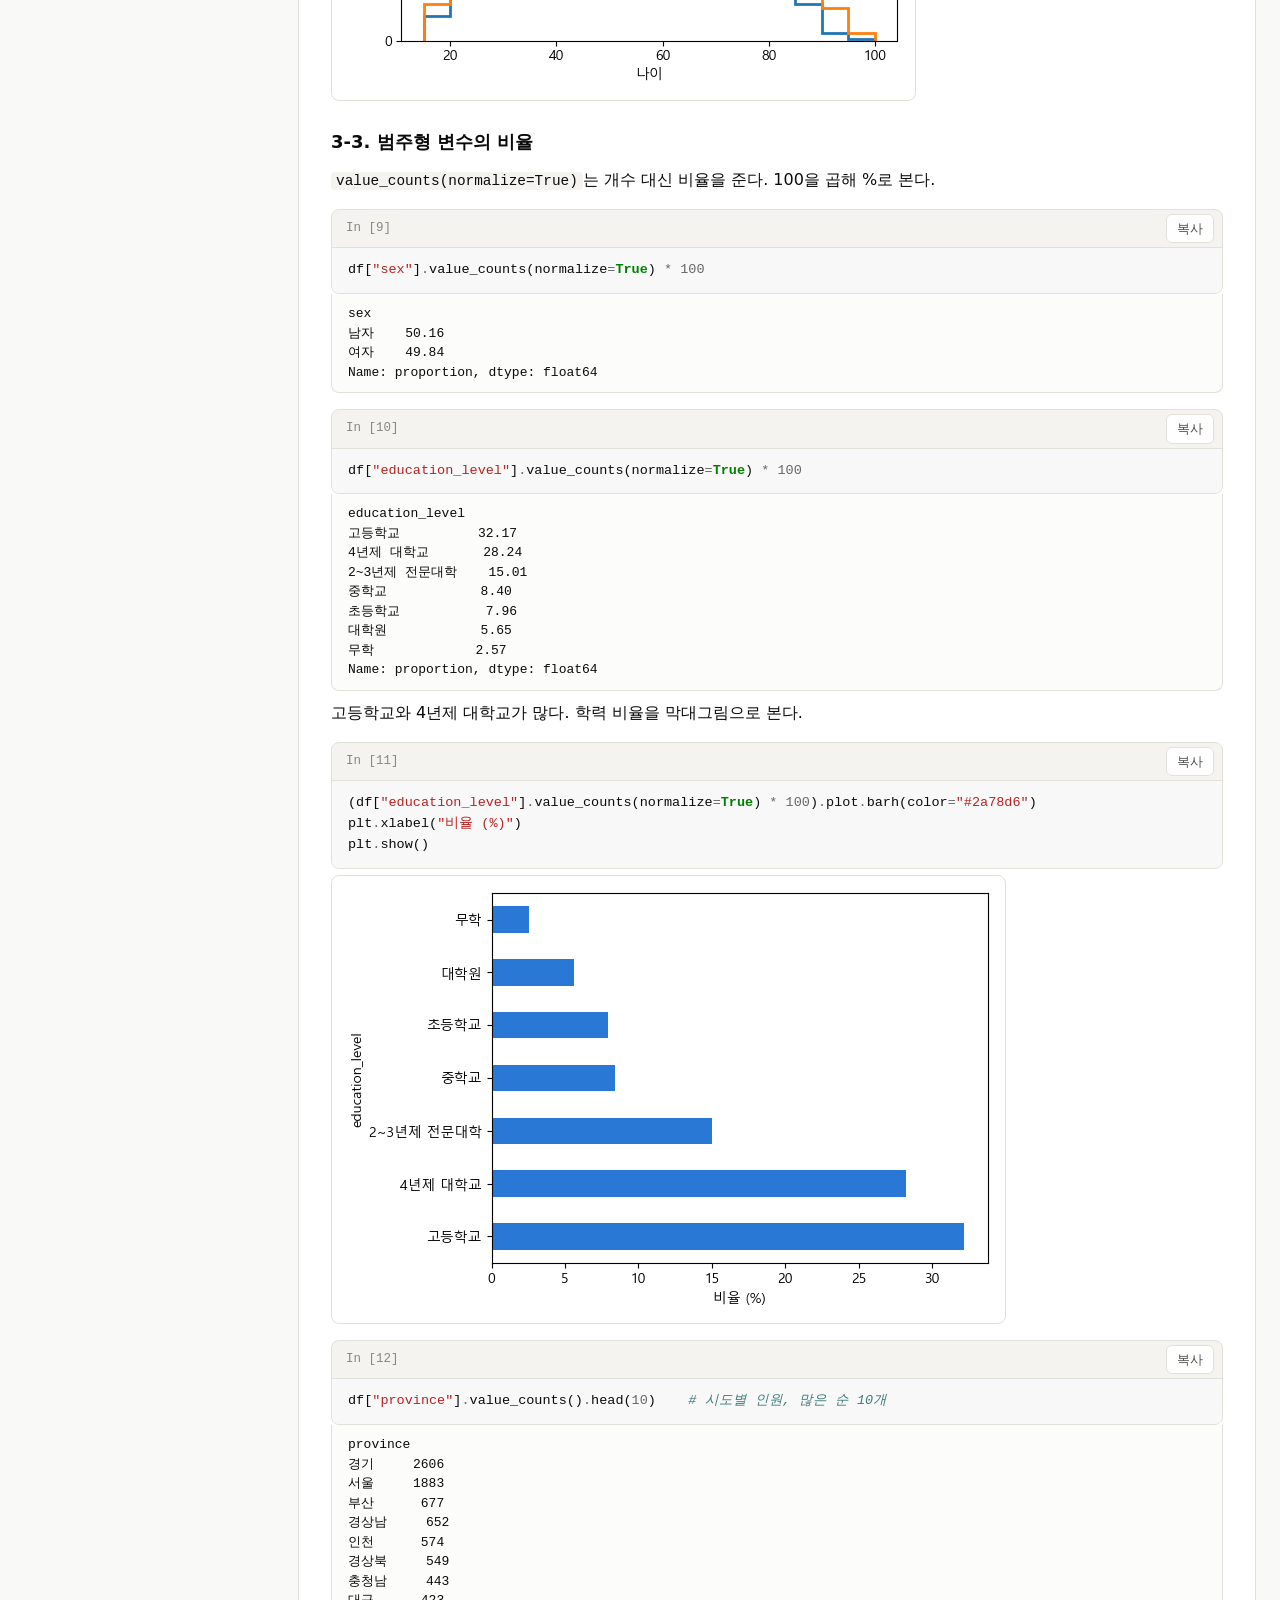
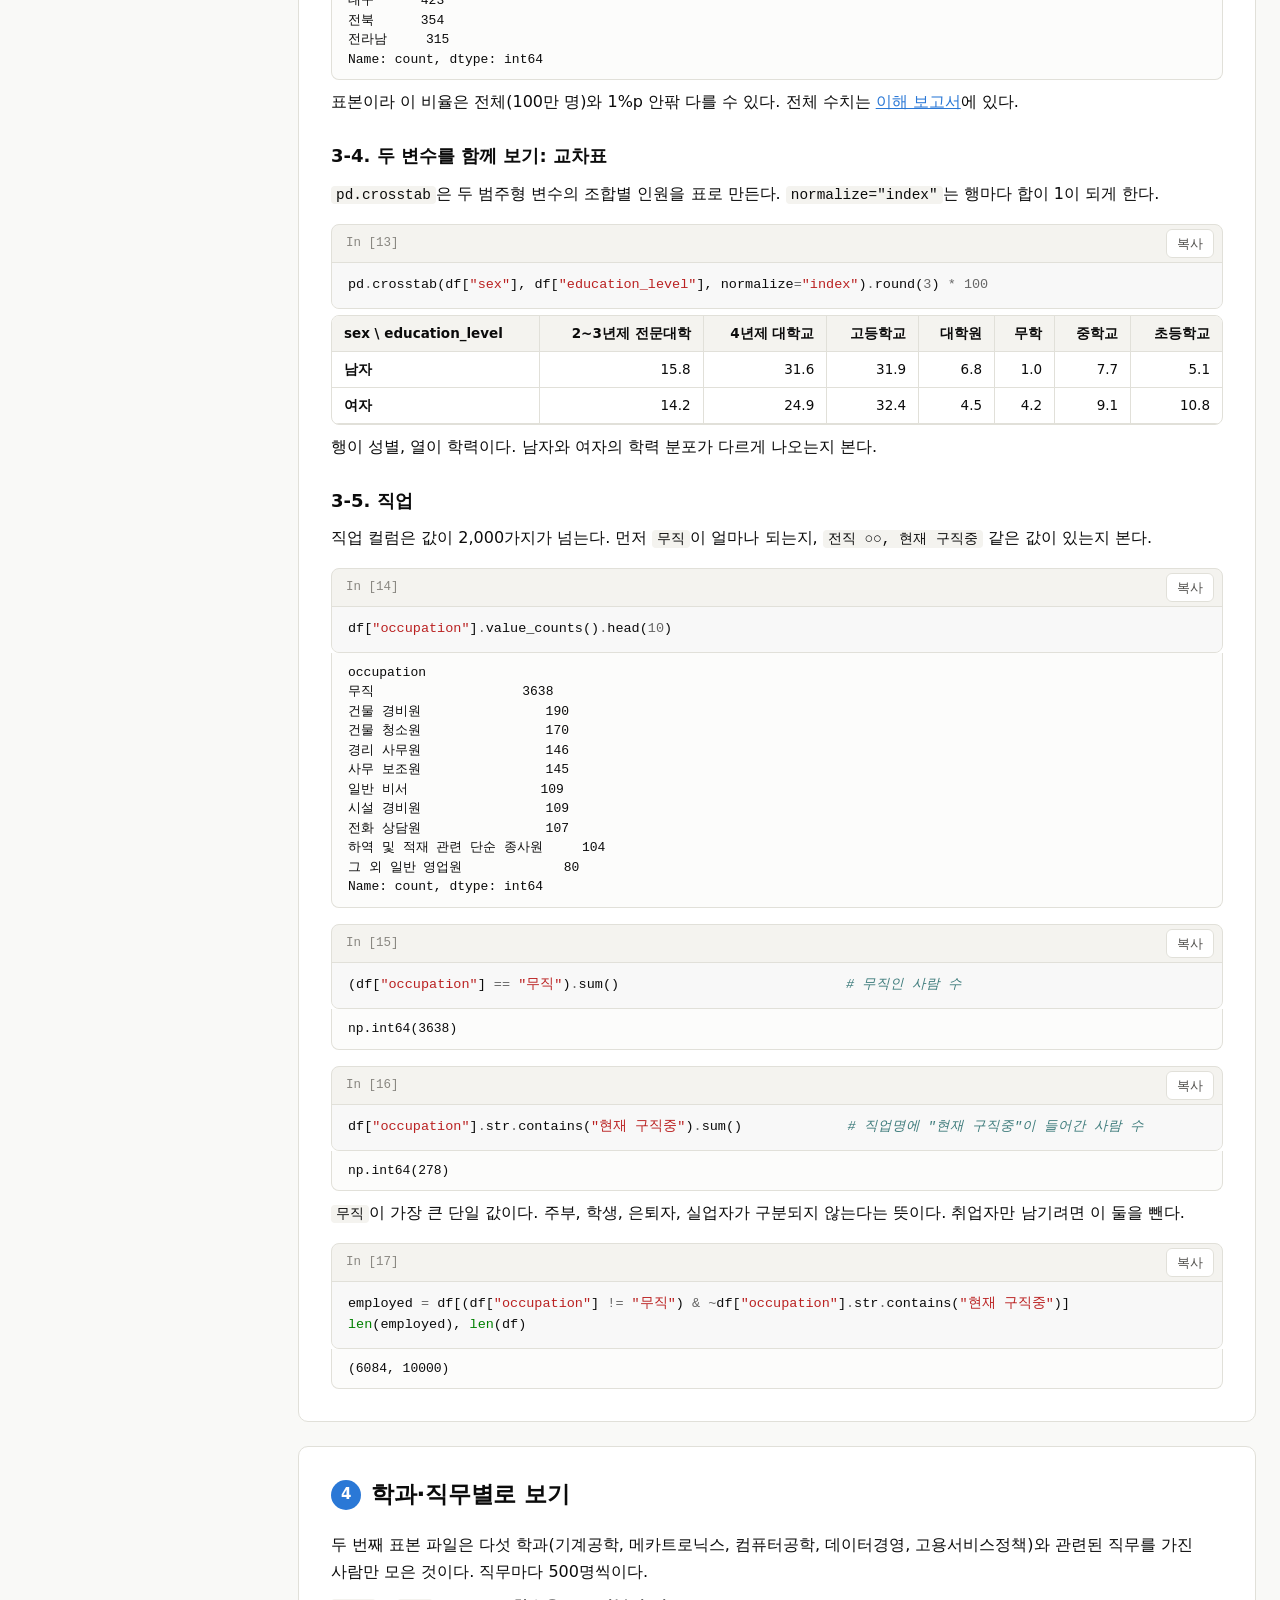
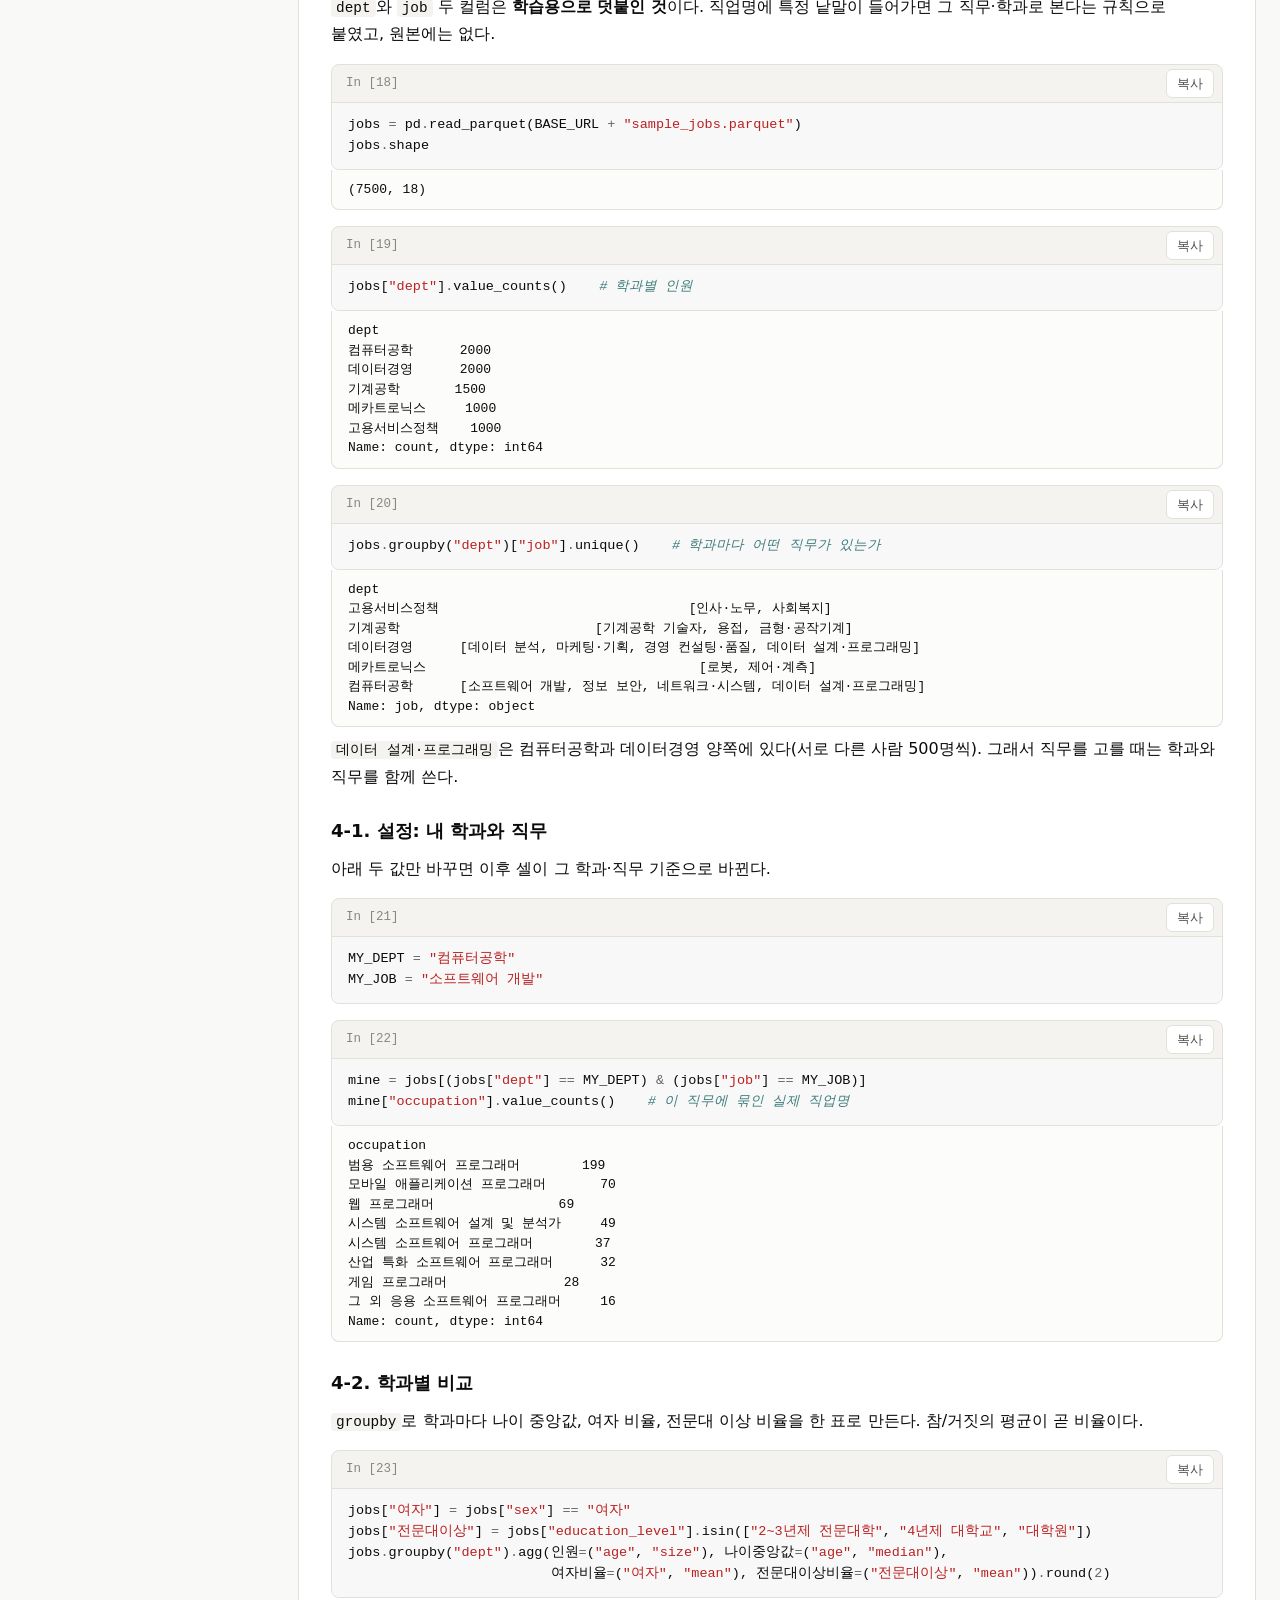
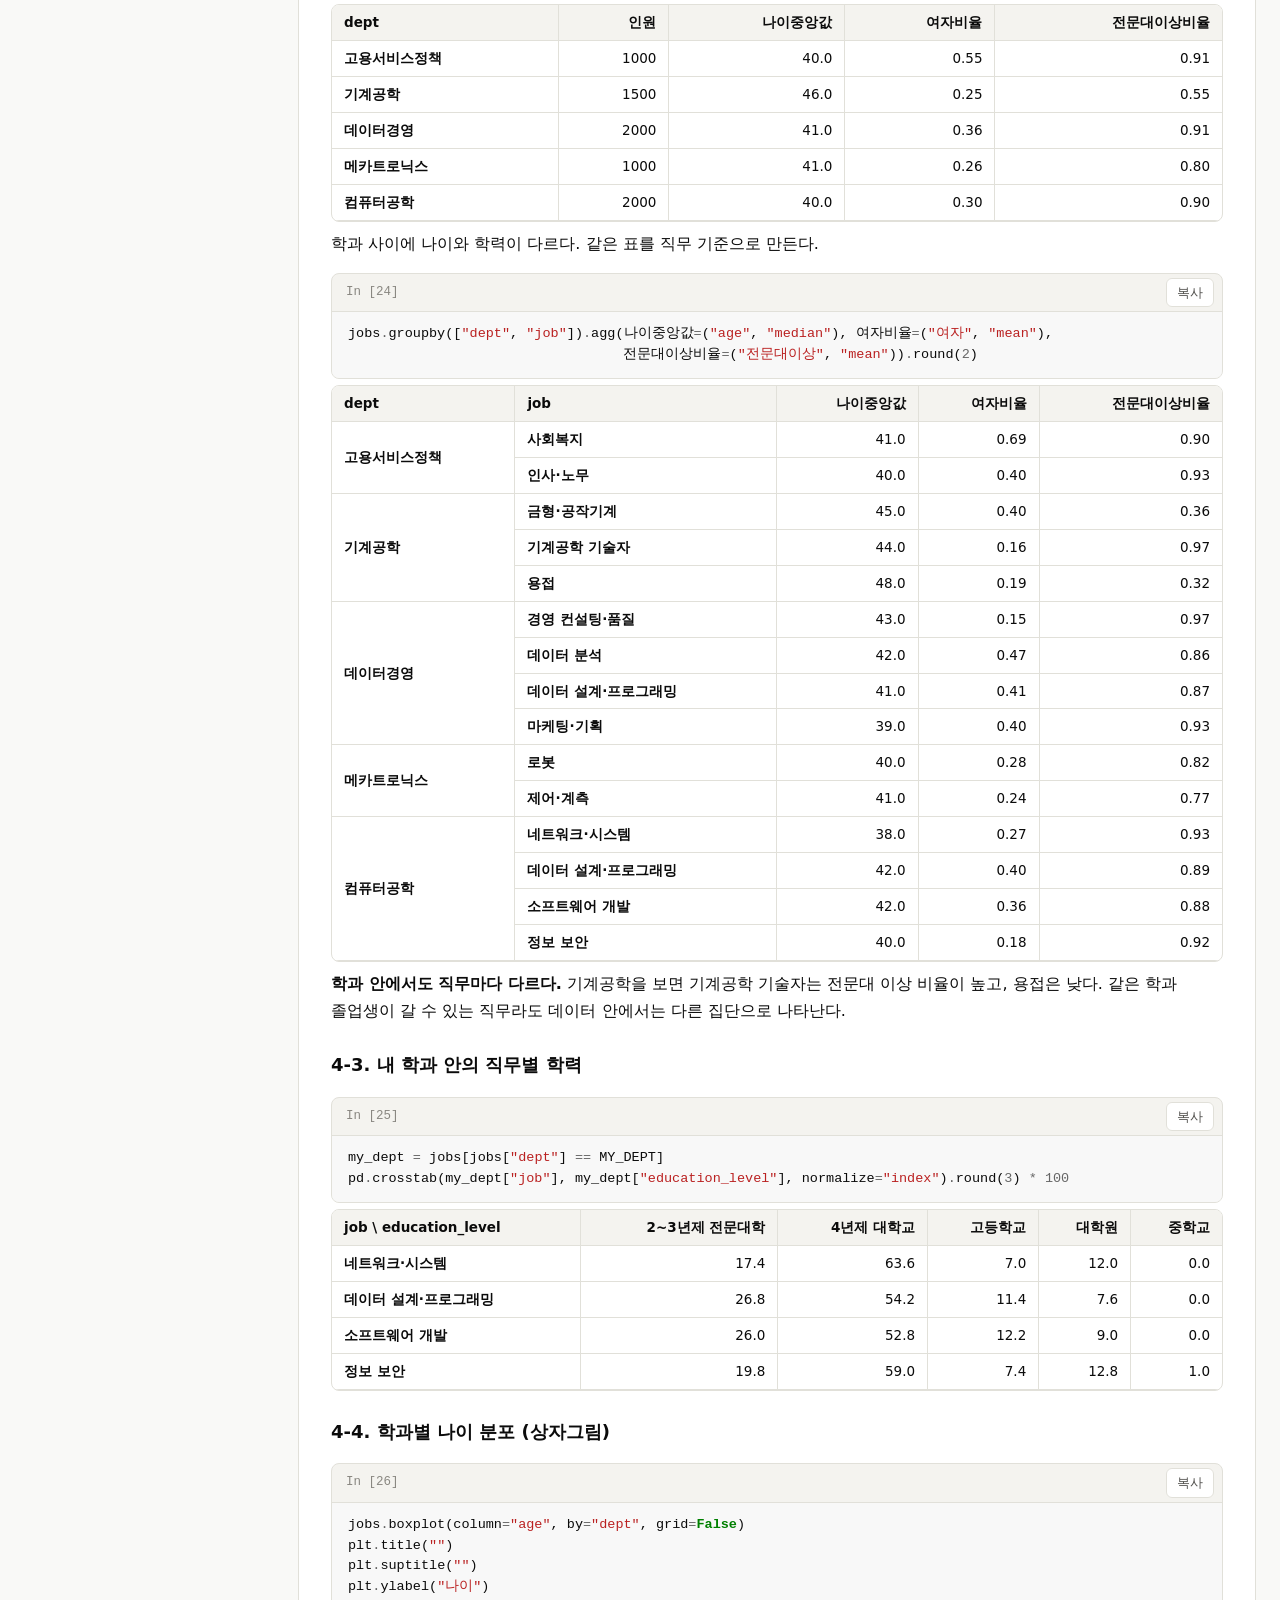
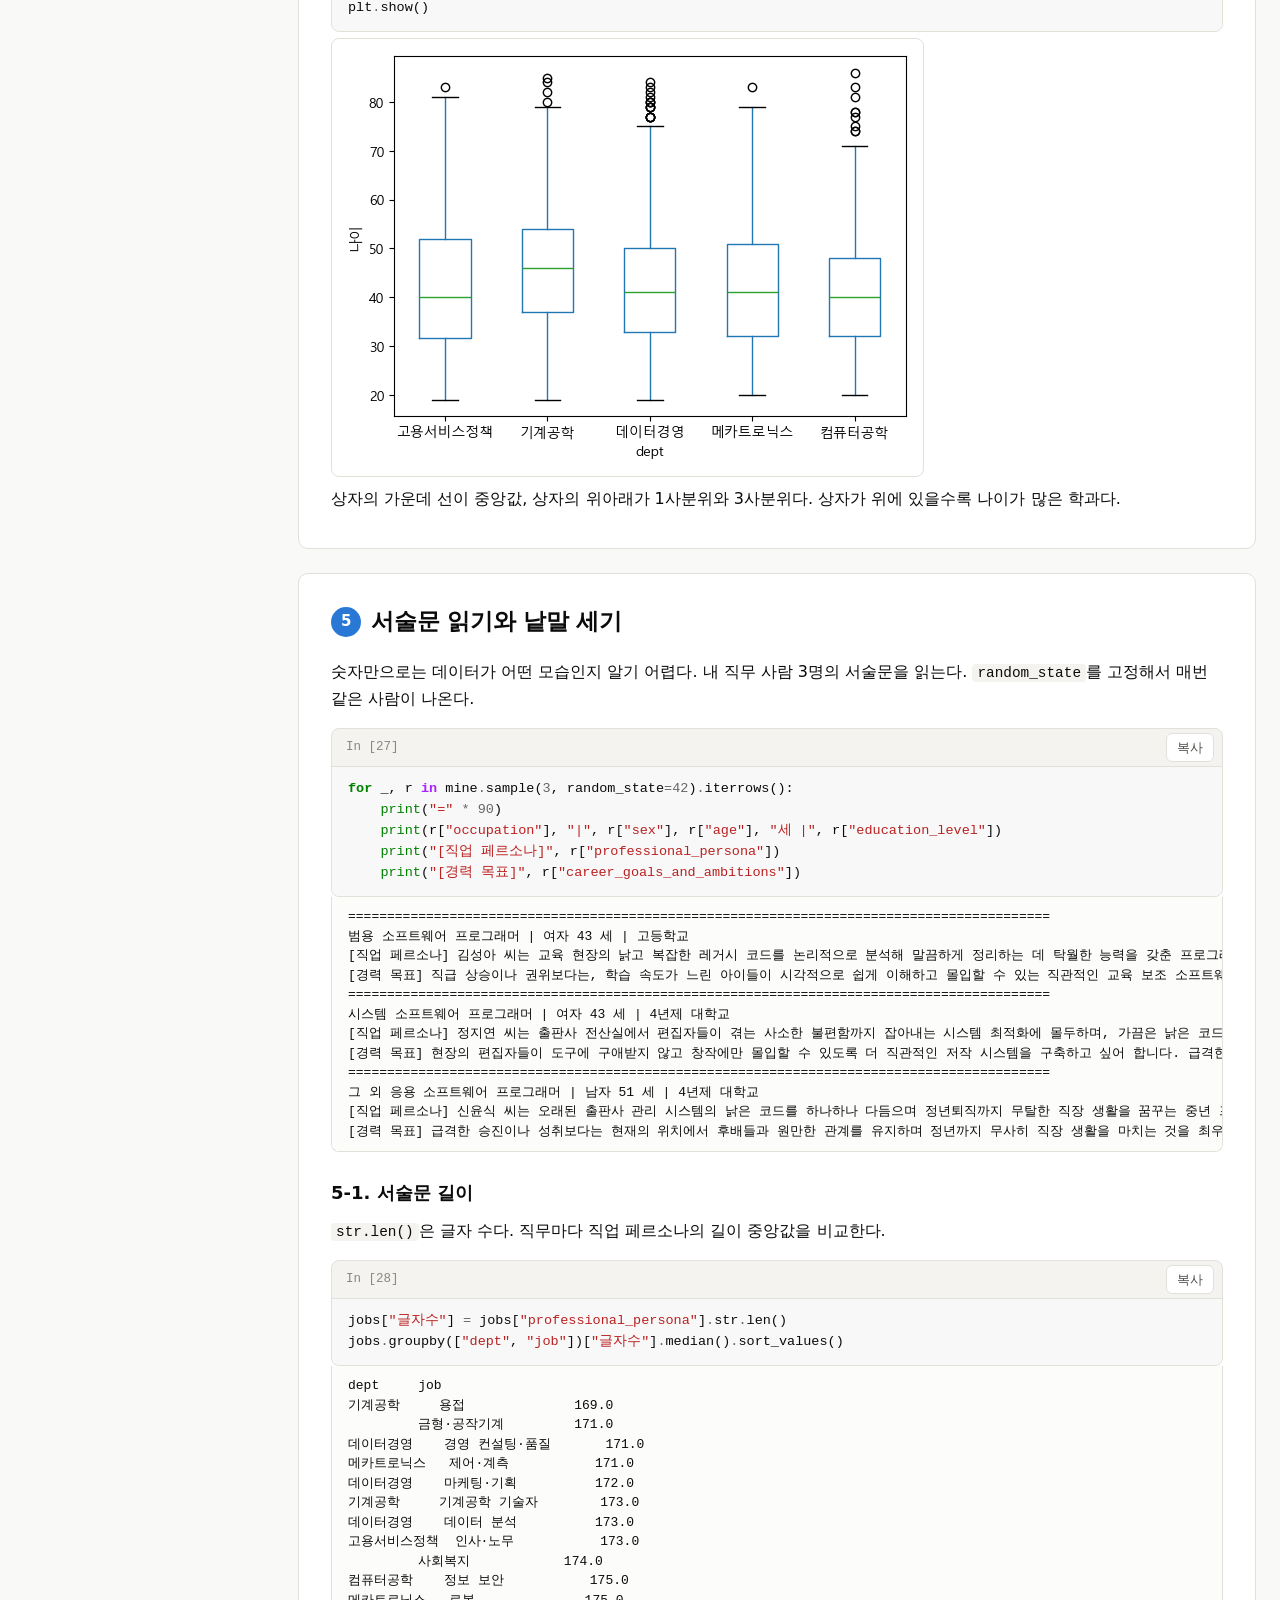
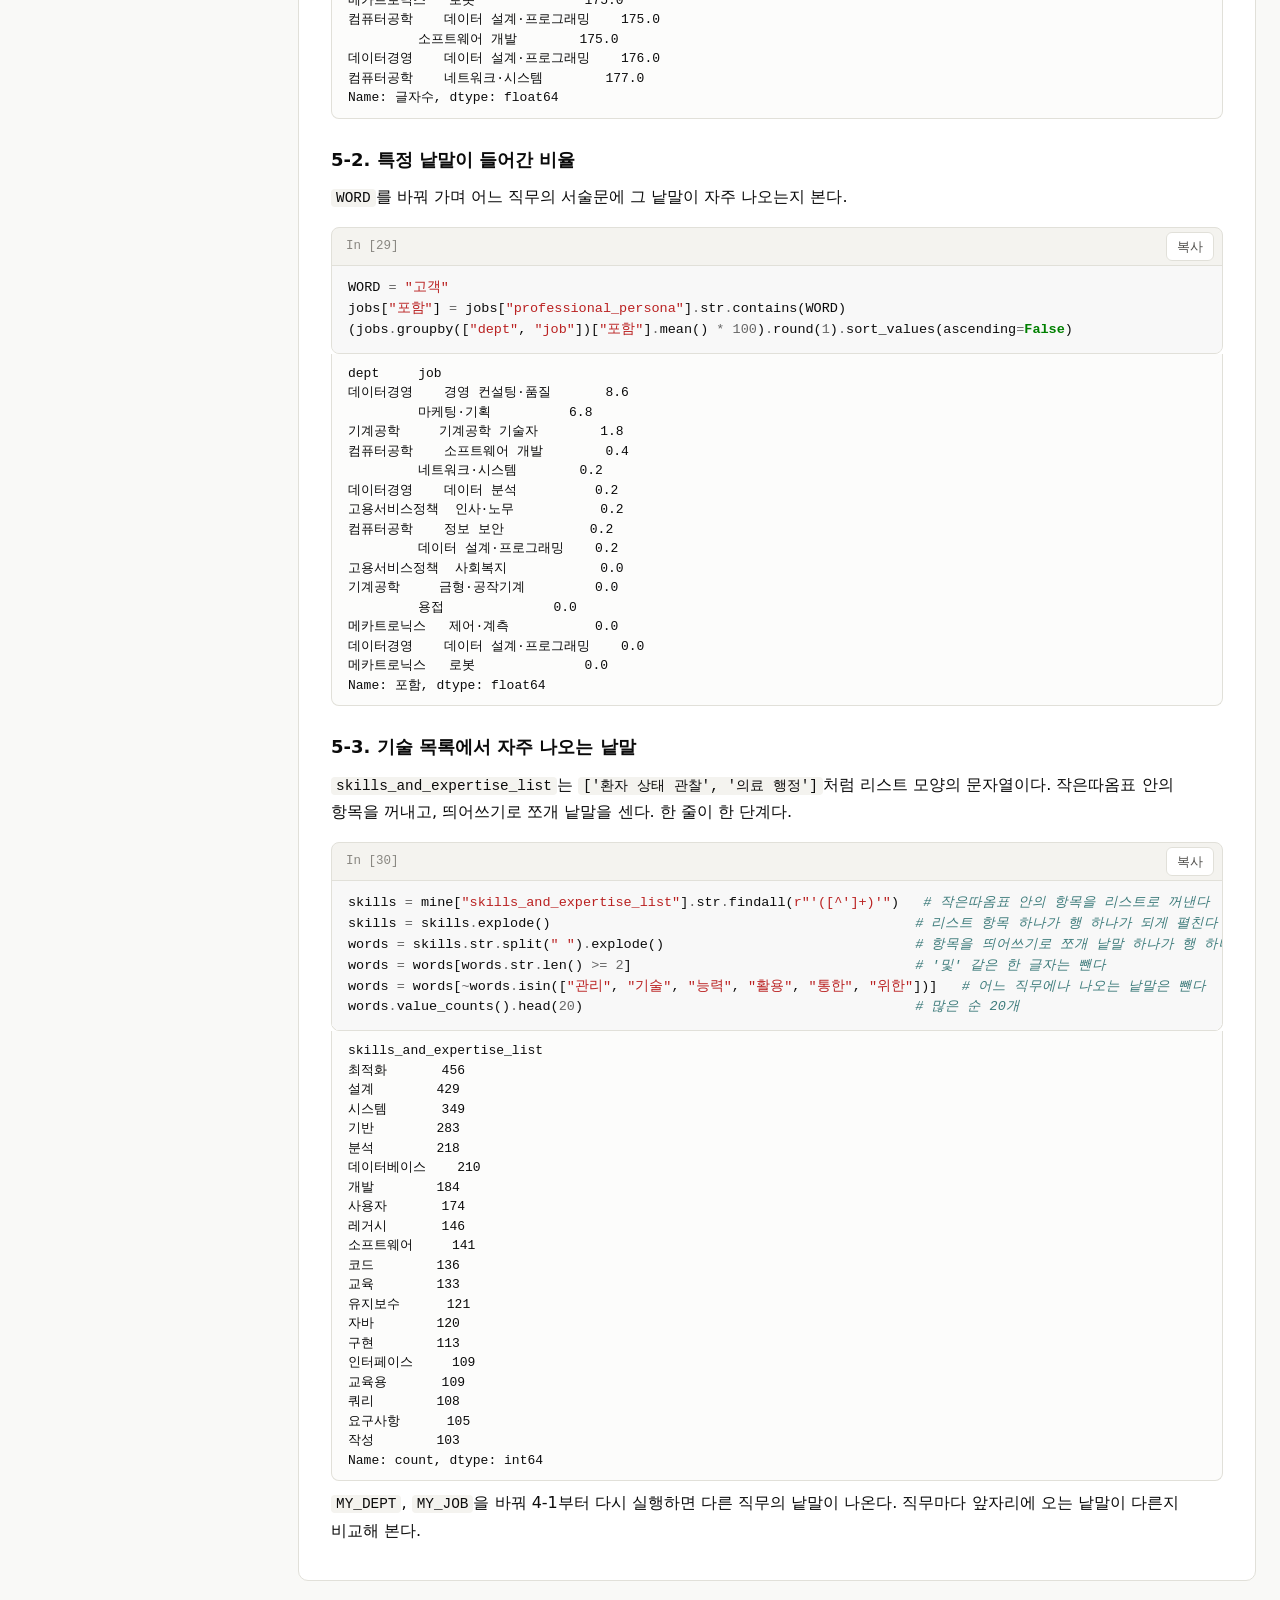
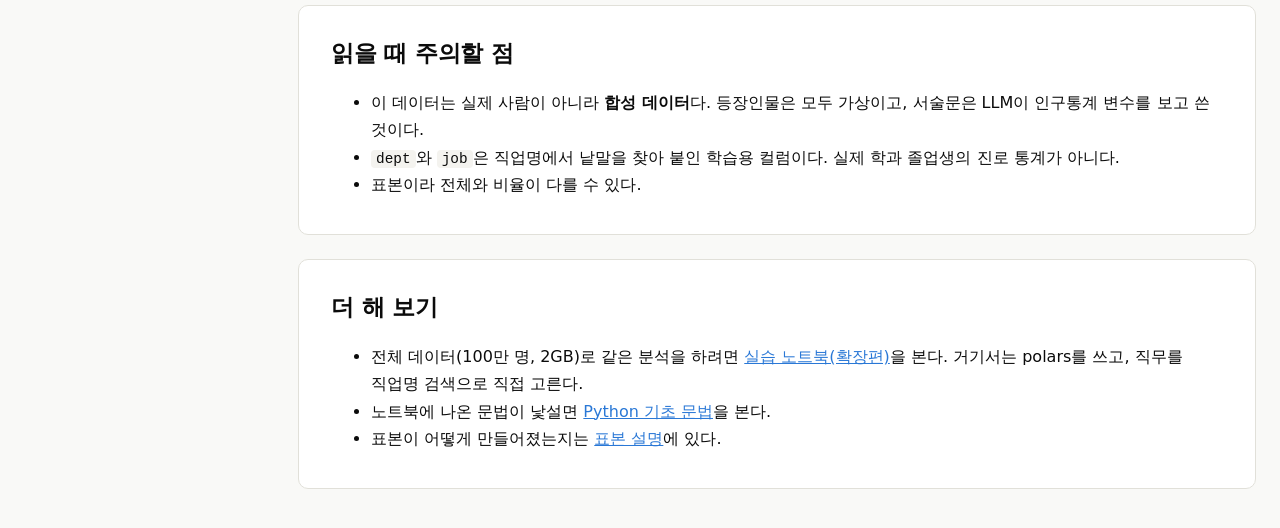
==== commit dd03b6db: "목차가 있는 모든 문서에 지금 보고 있는 절 강조 추가 이해 보고서에만 있던 목차 강조를 미국 예제 PGM, 입문 실습, 실습 노트북, Python 기초 문법, 표본 설명에도 넣음" ====
--- a/beginner.html
+++ b/beginner.html
@@ -880,4 +880,4 @@
   });
 });
 </script>
-<style>.totop{--tt-bg:#0b0b0b;--tt-ink:#e9e8e2;--tt-on:#2a78d6;position:fixed;right:24px;bottom:24px;z-index:60;width:46px;height:46px;border-radius:50%;border:0;background:var(--tt-bg);color:var(--tt-ink);font-size:20px;line-height:1;cursor:pointer;box-shadow:0 4px 14px rgba(0,0,0,.25);opacity:0;visibility:hidden;transform:translateY(8px);transition:opacity .2s,transform .2s,visibility .2s;font-family:system-ui,sans-serif}.totop.show{opacity:1;visibility:visible;transform:none}.totop:hover{background:var(--tt-on)}@media (max-width:600px){.totop{right:14px;bottom:14px;width:42px;height:42px}}</style><button id="totop" class="totop" type="button" title="맨 위로" aria-label="맨 위로">↑</button><script>(function(){var b=document.getElementById('totop');if(!b)return;var LIM=600;function u(){b.classList.toggle('show',window.scrollY>LIM);}window.addEventListener('scroll',u,{passive:true});u();b.addEventListener('click',function(){window.scrollTo({top:0,behavior:'smooth'});});})();</script></body></html>
+<style>nav.toc a.on{background:var(--accent-soft,#eaf2fc);color:var(--ink,#0b0b0b);border-left-color:var(--accent,#2a78d6)}</style><script>(function(){var nav=document.querySelector('nav.toc');if(!nav)return;var links=[].slice.call(nav.querySelectorAll('a[href^="#"]'));var items=links.map(function(a){return{a:a,el:document.getElementById(decodeURIComponent(a.getAttribute('href').slice(1)))};}).filter(function(x){return x.el;});if(!items.length)return;var cur=null;function u(){var line=window.innerHeight*0.25,pick=items[0];items.forEach(function(x){if(x.el.getBoundingClientRect().top<=line)pick=x;});if(pick===cur)return;if(cur)cur.a.classList.remove('on');pick.a.classList.add('on');cur=pick;var t=pick.a.getBoundingClientRect().top-nav.getBoundingClientRect().top+nav.scrollTop,h=nav.clientHeight;if(nav.scrollHeight>h&&(t<nav.scrollTop||t>nav.scrollTop+h-40))nav.scrollTop=t-h/3;}window.addEventListener('scroll',u,{passive:true});window.addEventListener('resize',u);u();})();</script><style>.totop{--tt-bg:#0b0b0b;--tt-ink:#e9e8e2;--tt-on:#2a78d6;position:fixed;right:24px;bottom:24px;z-index:60;width:46px;height:46px;border-radius:50%;border:0;background:var(--tt-bg);color:var(--tt-ink);font-size:20px;line-height:1;cursor:pointer;box-shadow:0 4px 14px rgba(0,0,0,.25);opacity:0;visibility:hidden;transform:translateY(8px);transition:opacity .2s,transform .2s,visibility .2s;font-family:system-ui,sans-serif}.totop.show{opacity:1;visibility:visible;transform:none}.totop:hover{background:var(--tt-on)}@media (max-width:600px){.totop{right:14px;bottom:14px;width:42px;height:42px}}</style><button id="totop" class="totop" type="button" title="맨 위로" aria-label="맨 위로">↑</button><script>(function(){var b=document.getElementById('totop');if(!b)return;var LIM=600;function u(){b.classList.toggle('show',window.scrollY>LIM);}window.addEventListener('scroll',u,{passive:true});u();b.addEventListener('click',function(){window.scrollTo({top:0,behavior:'smooth'});});})();</script></body></html>
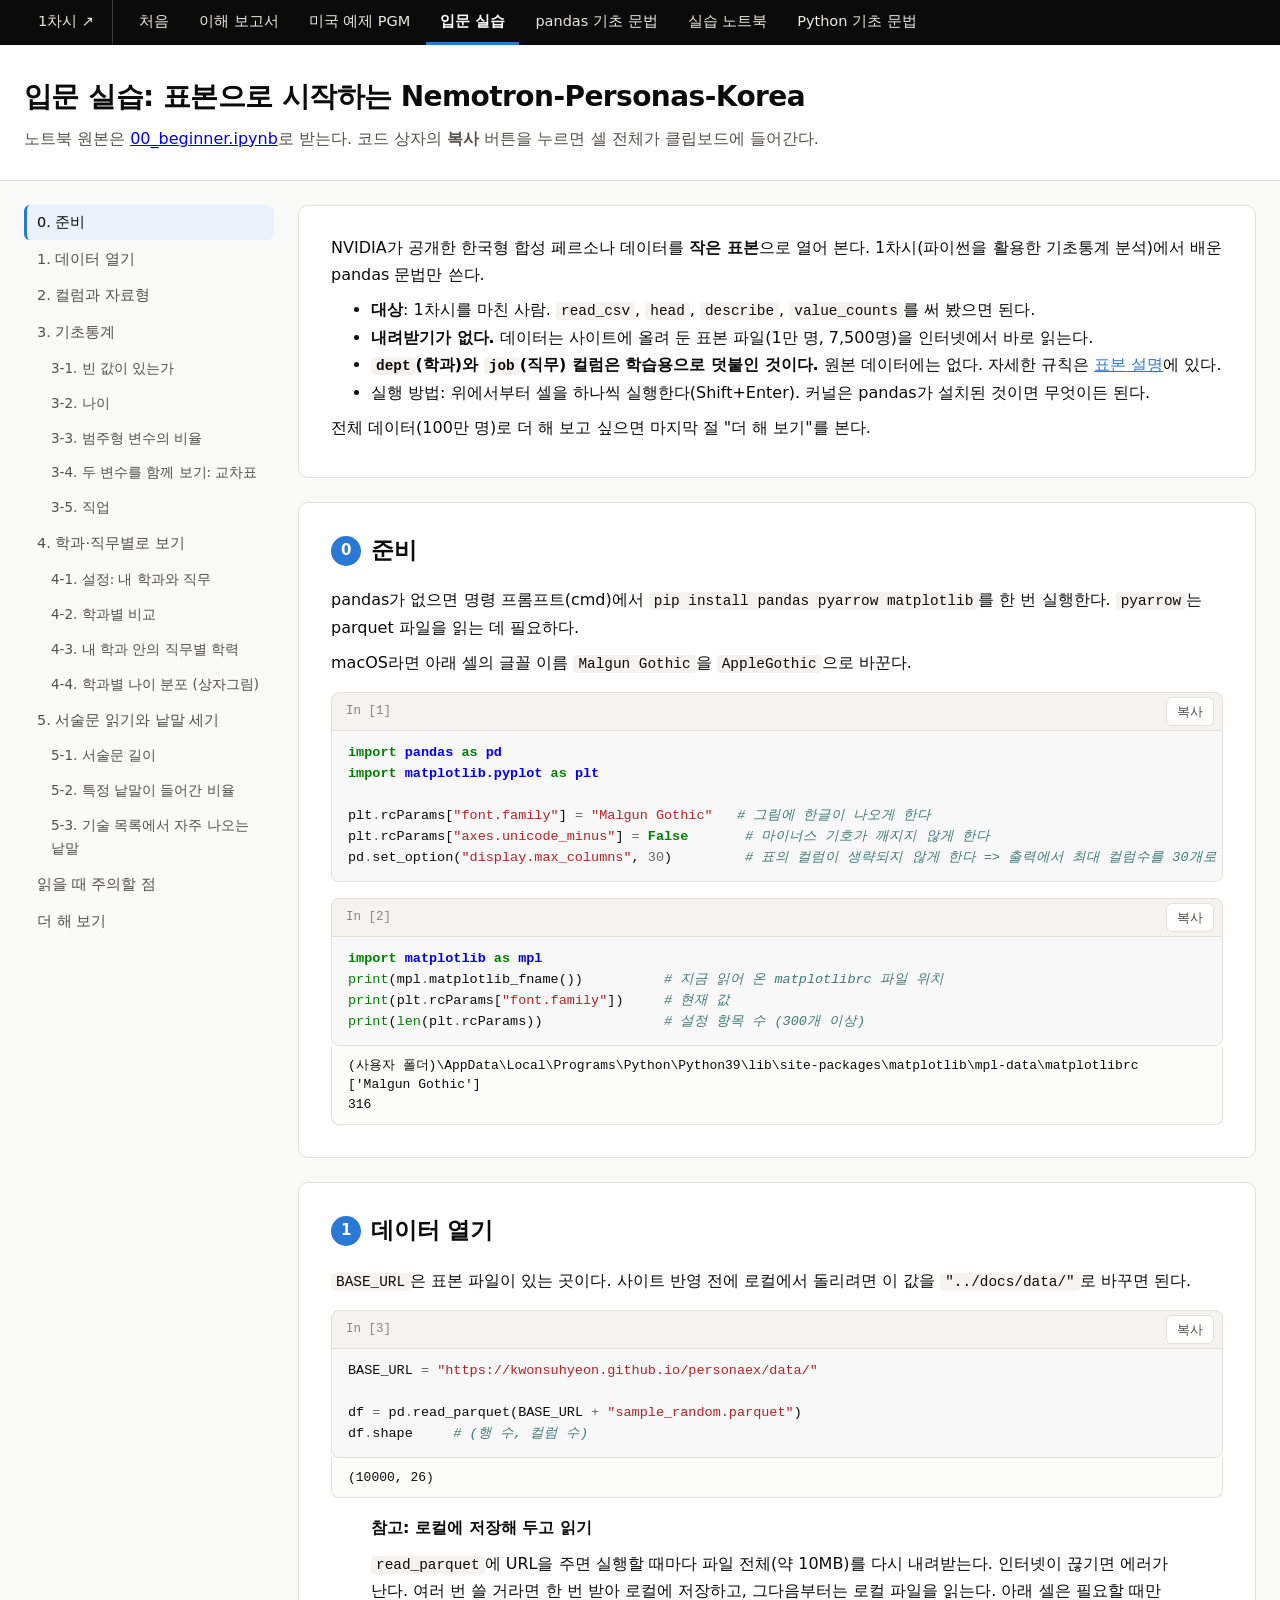
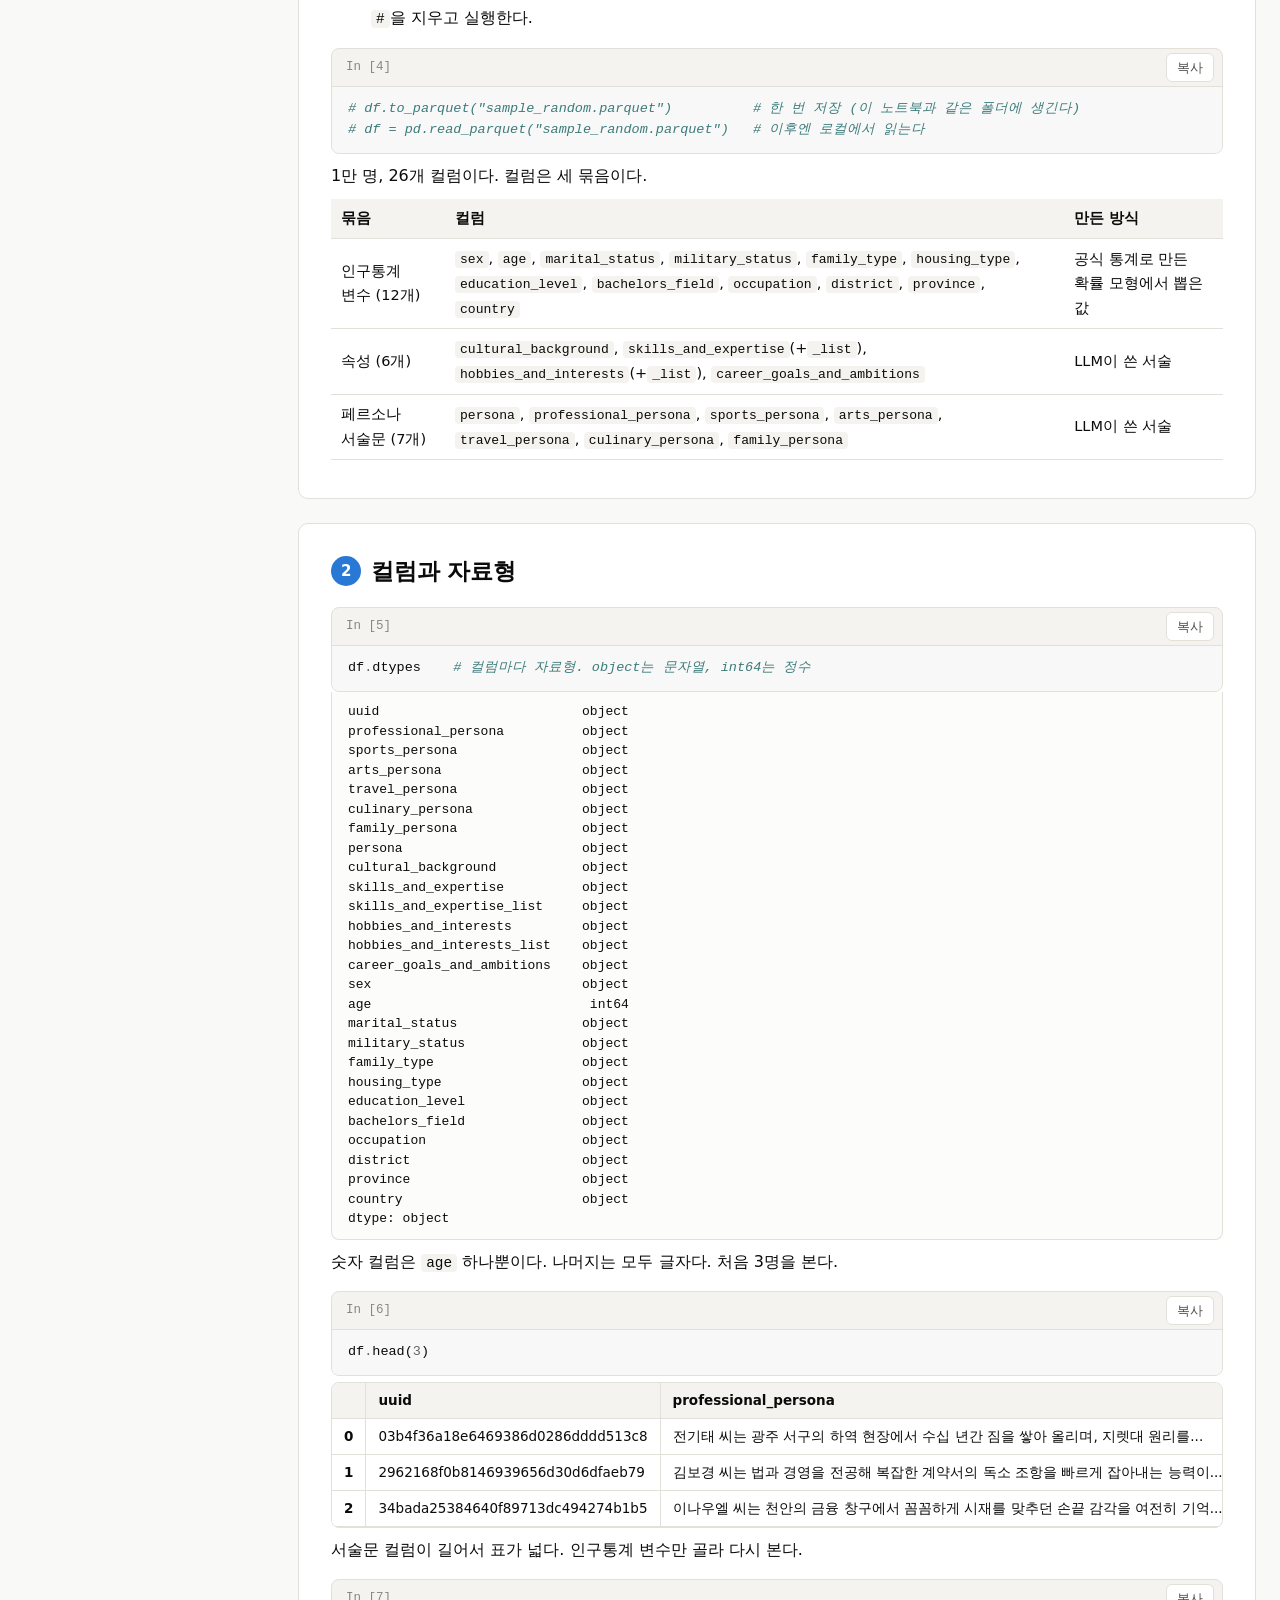
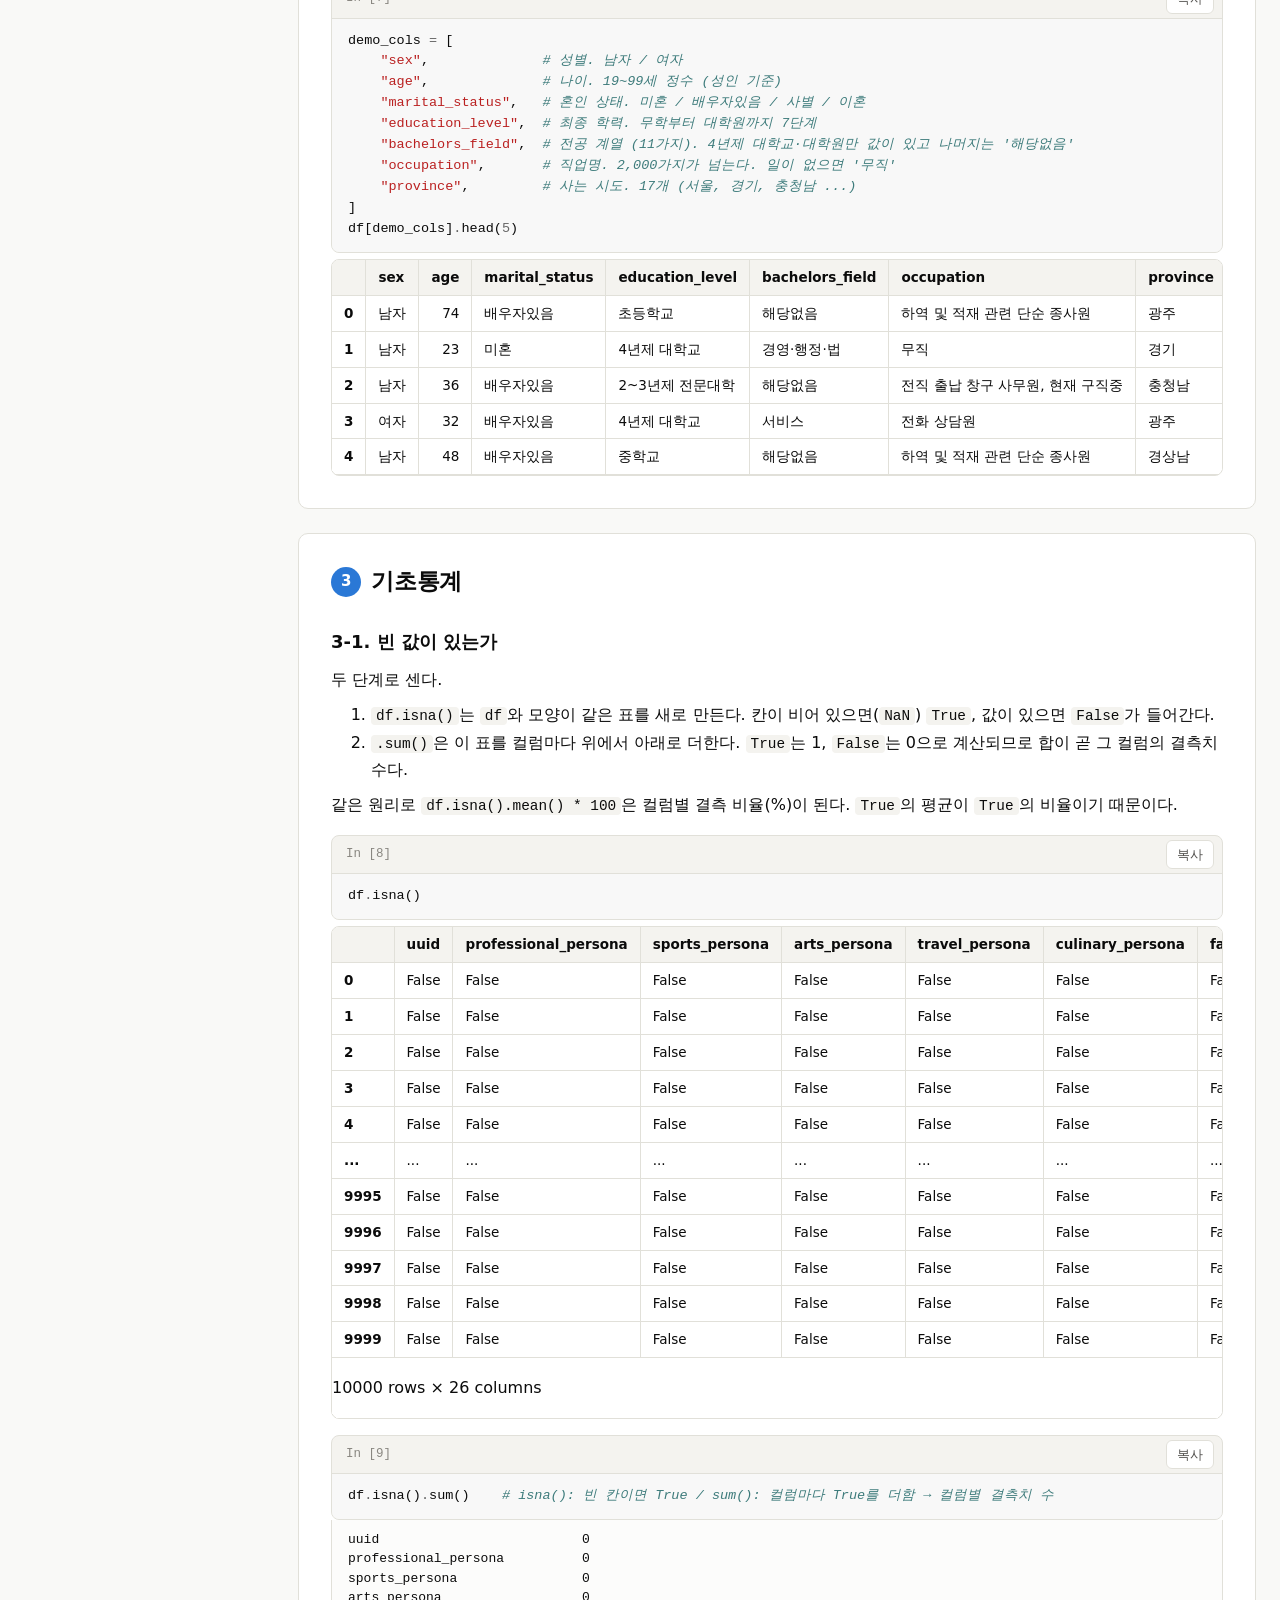
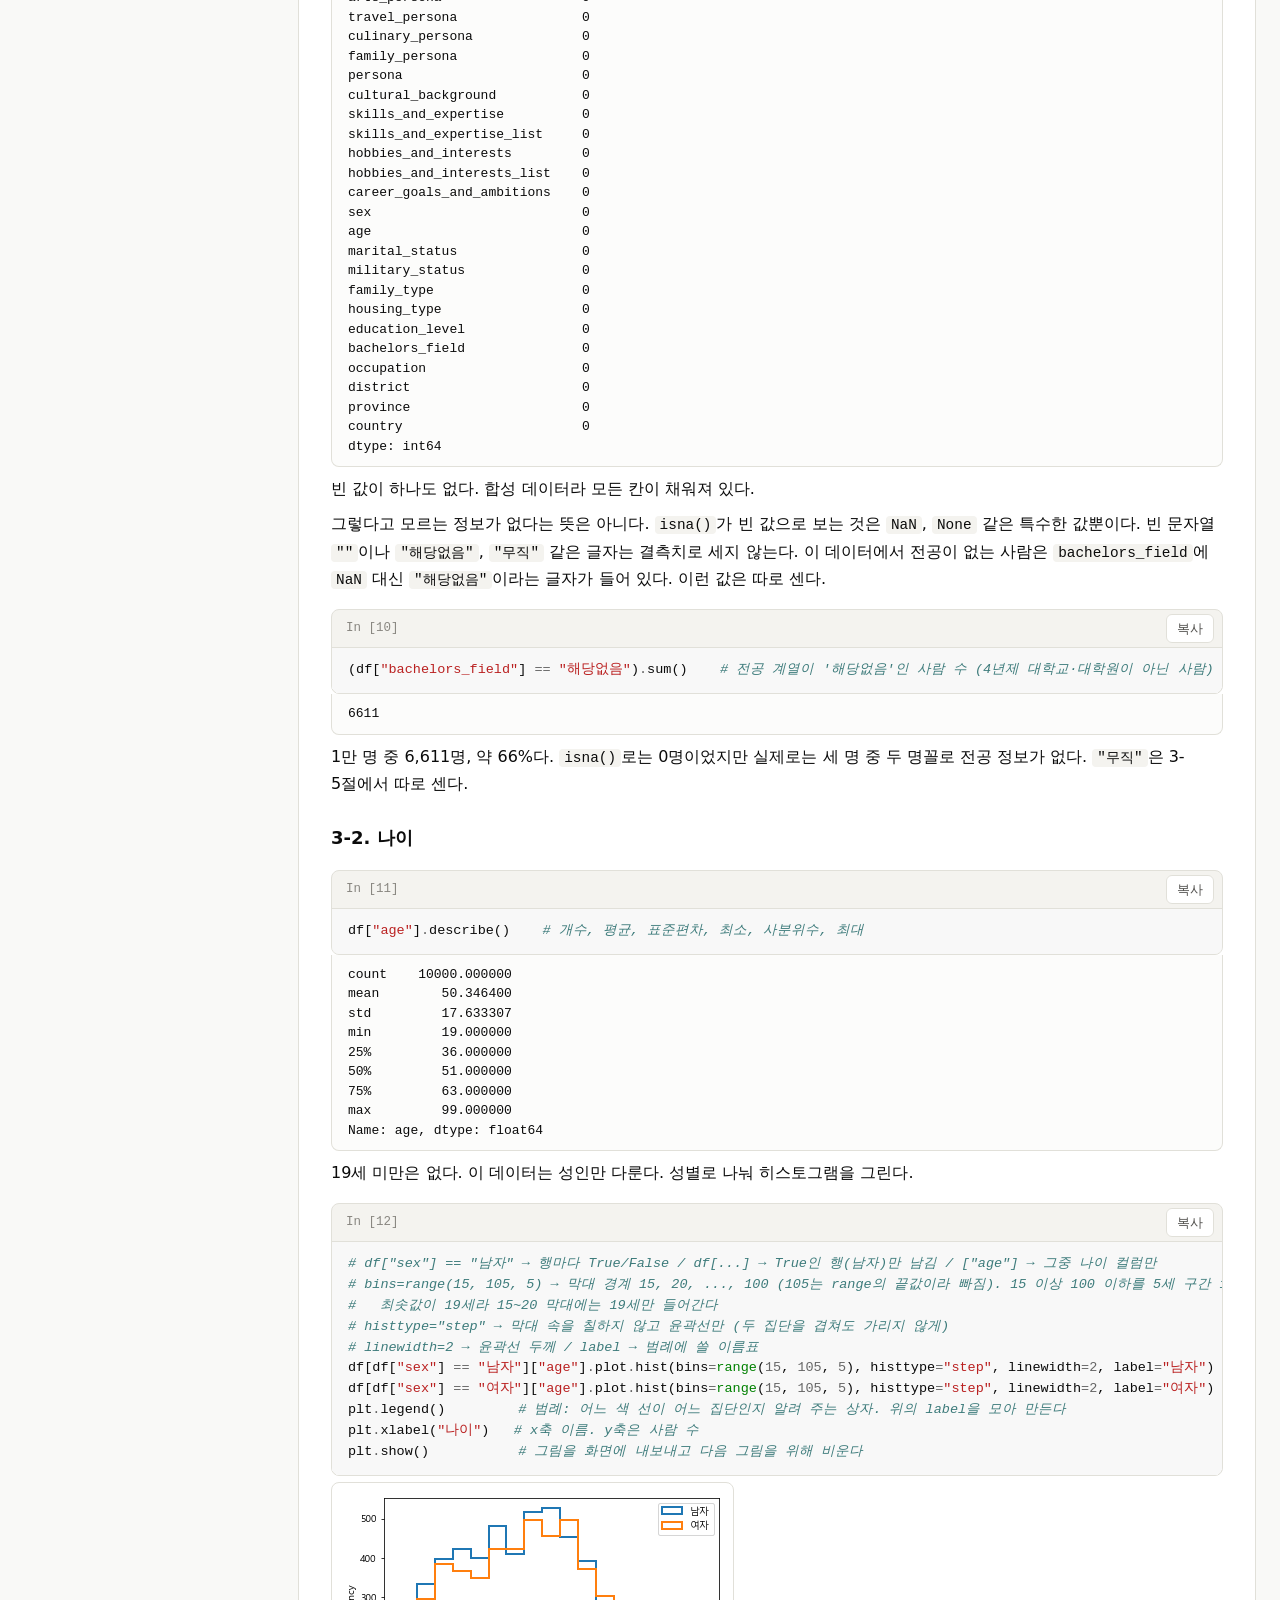
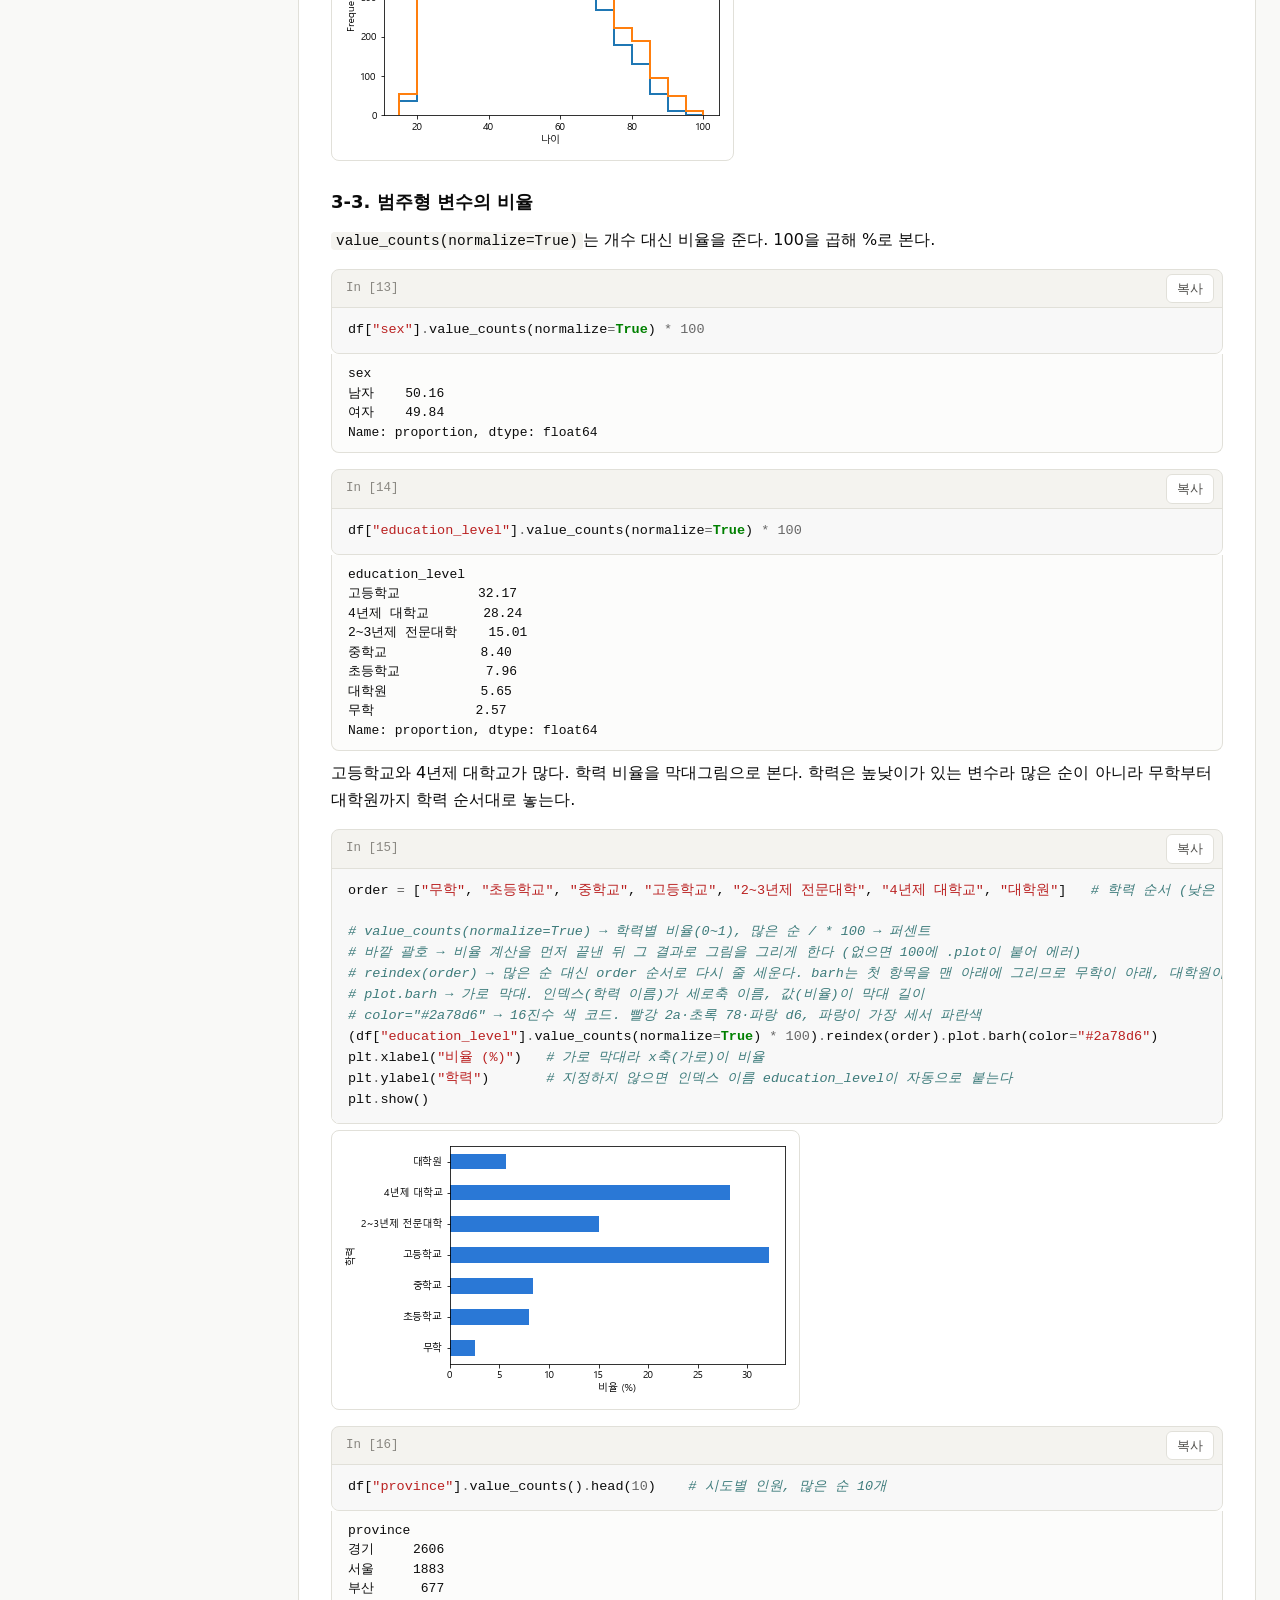
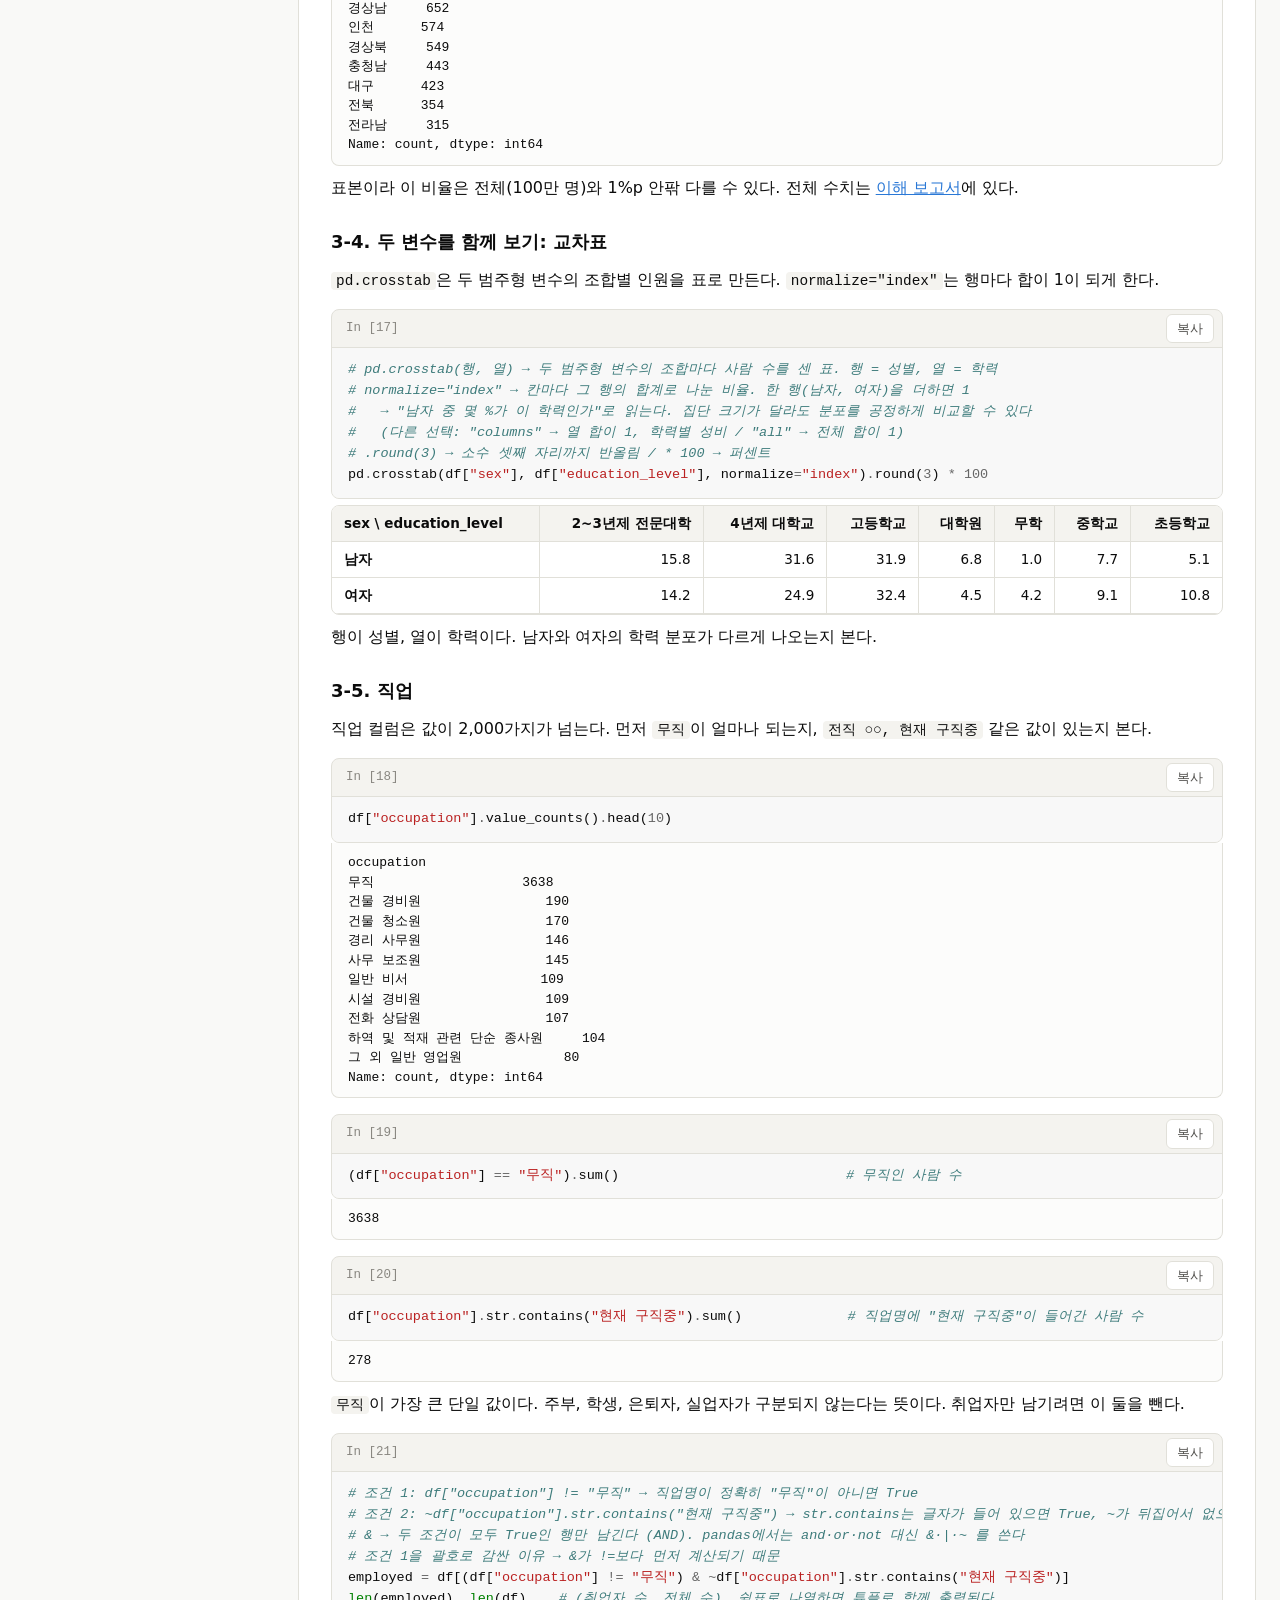
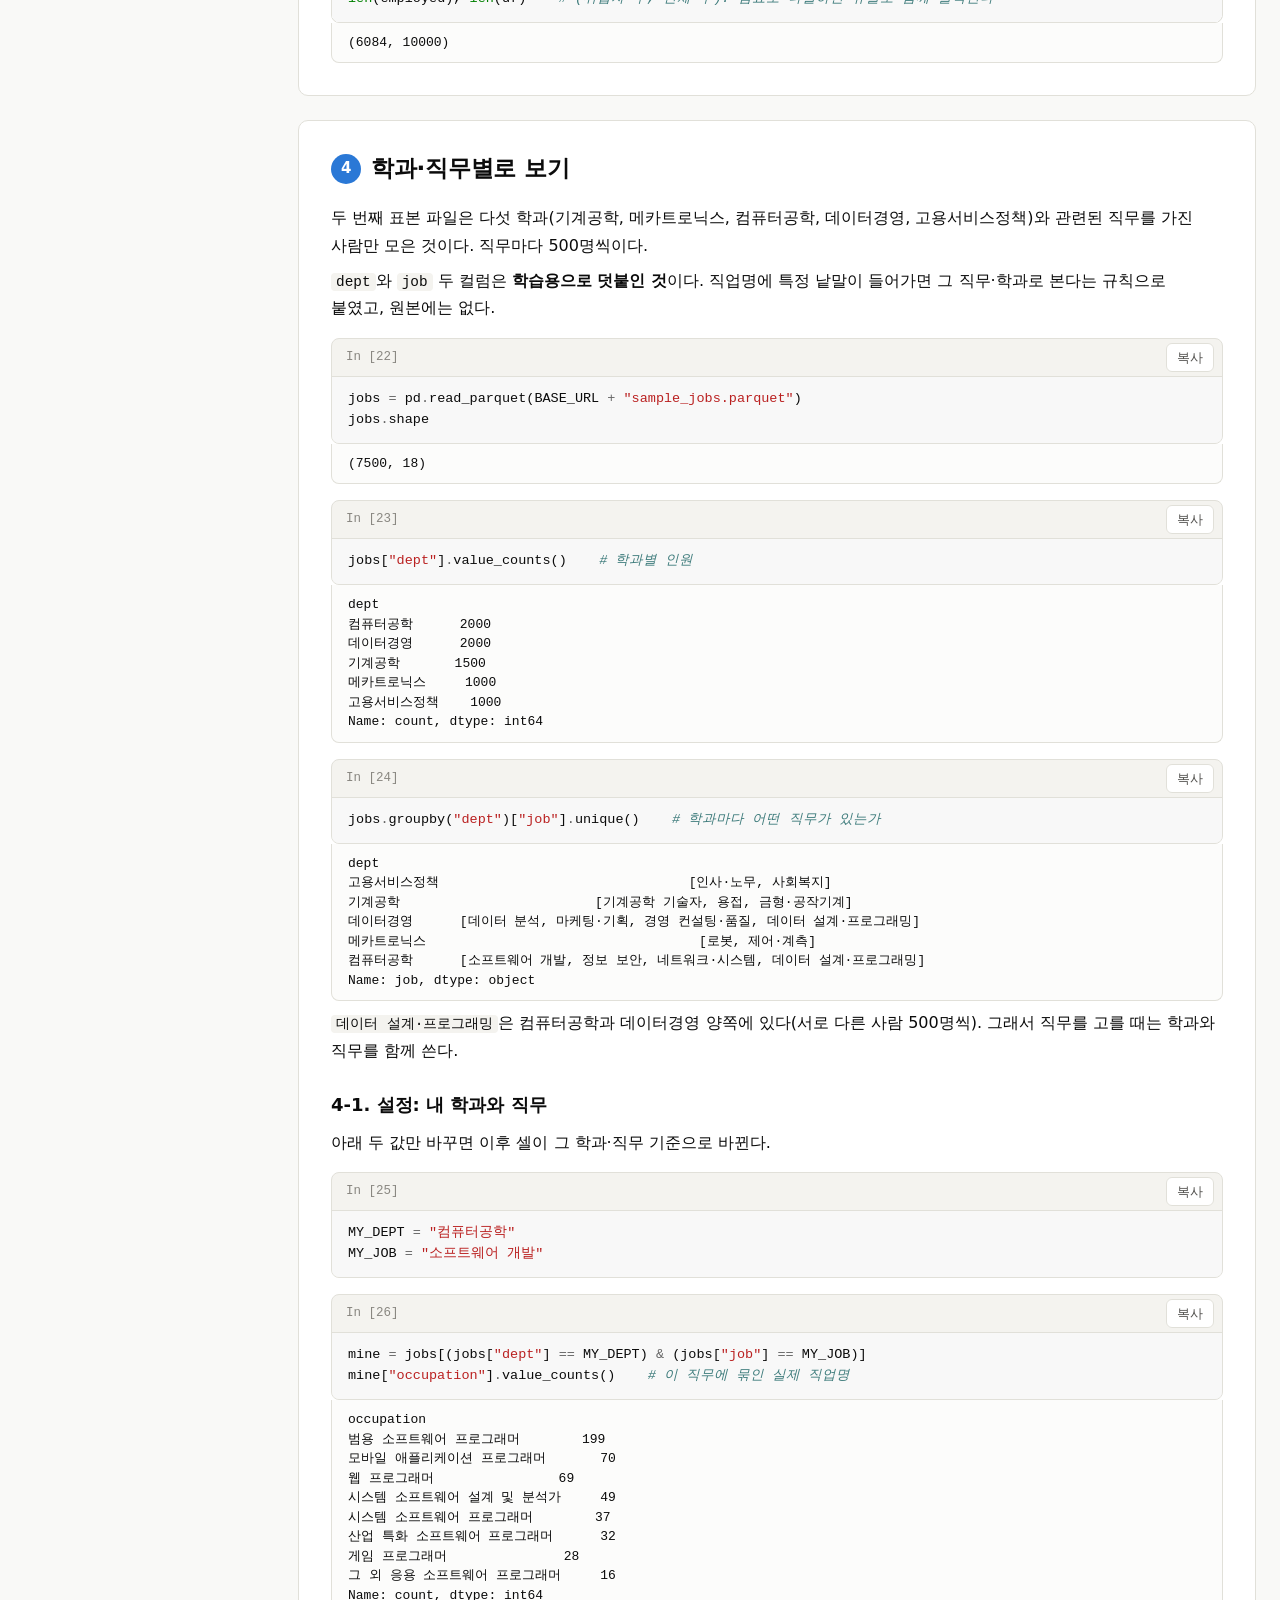
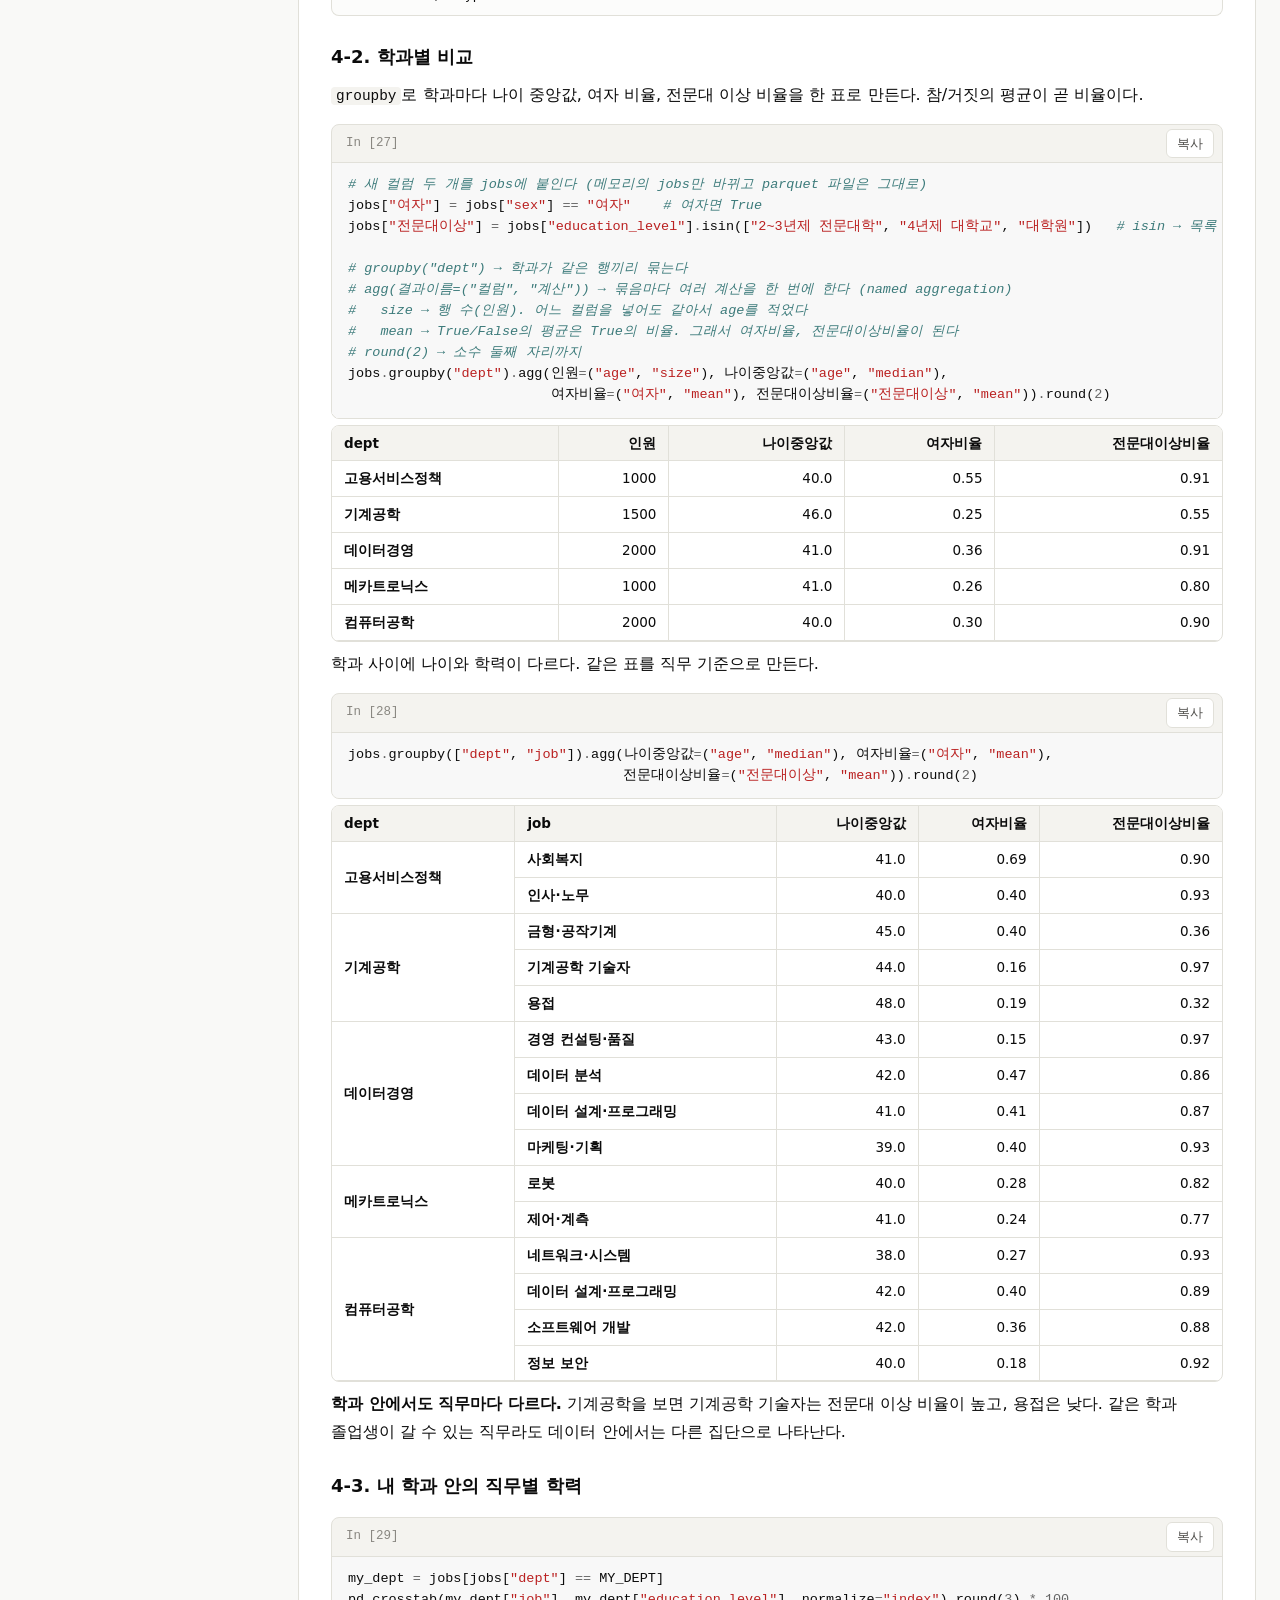
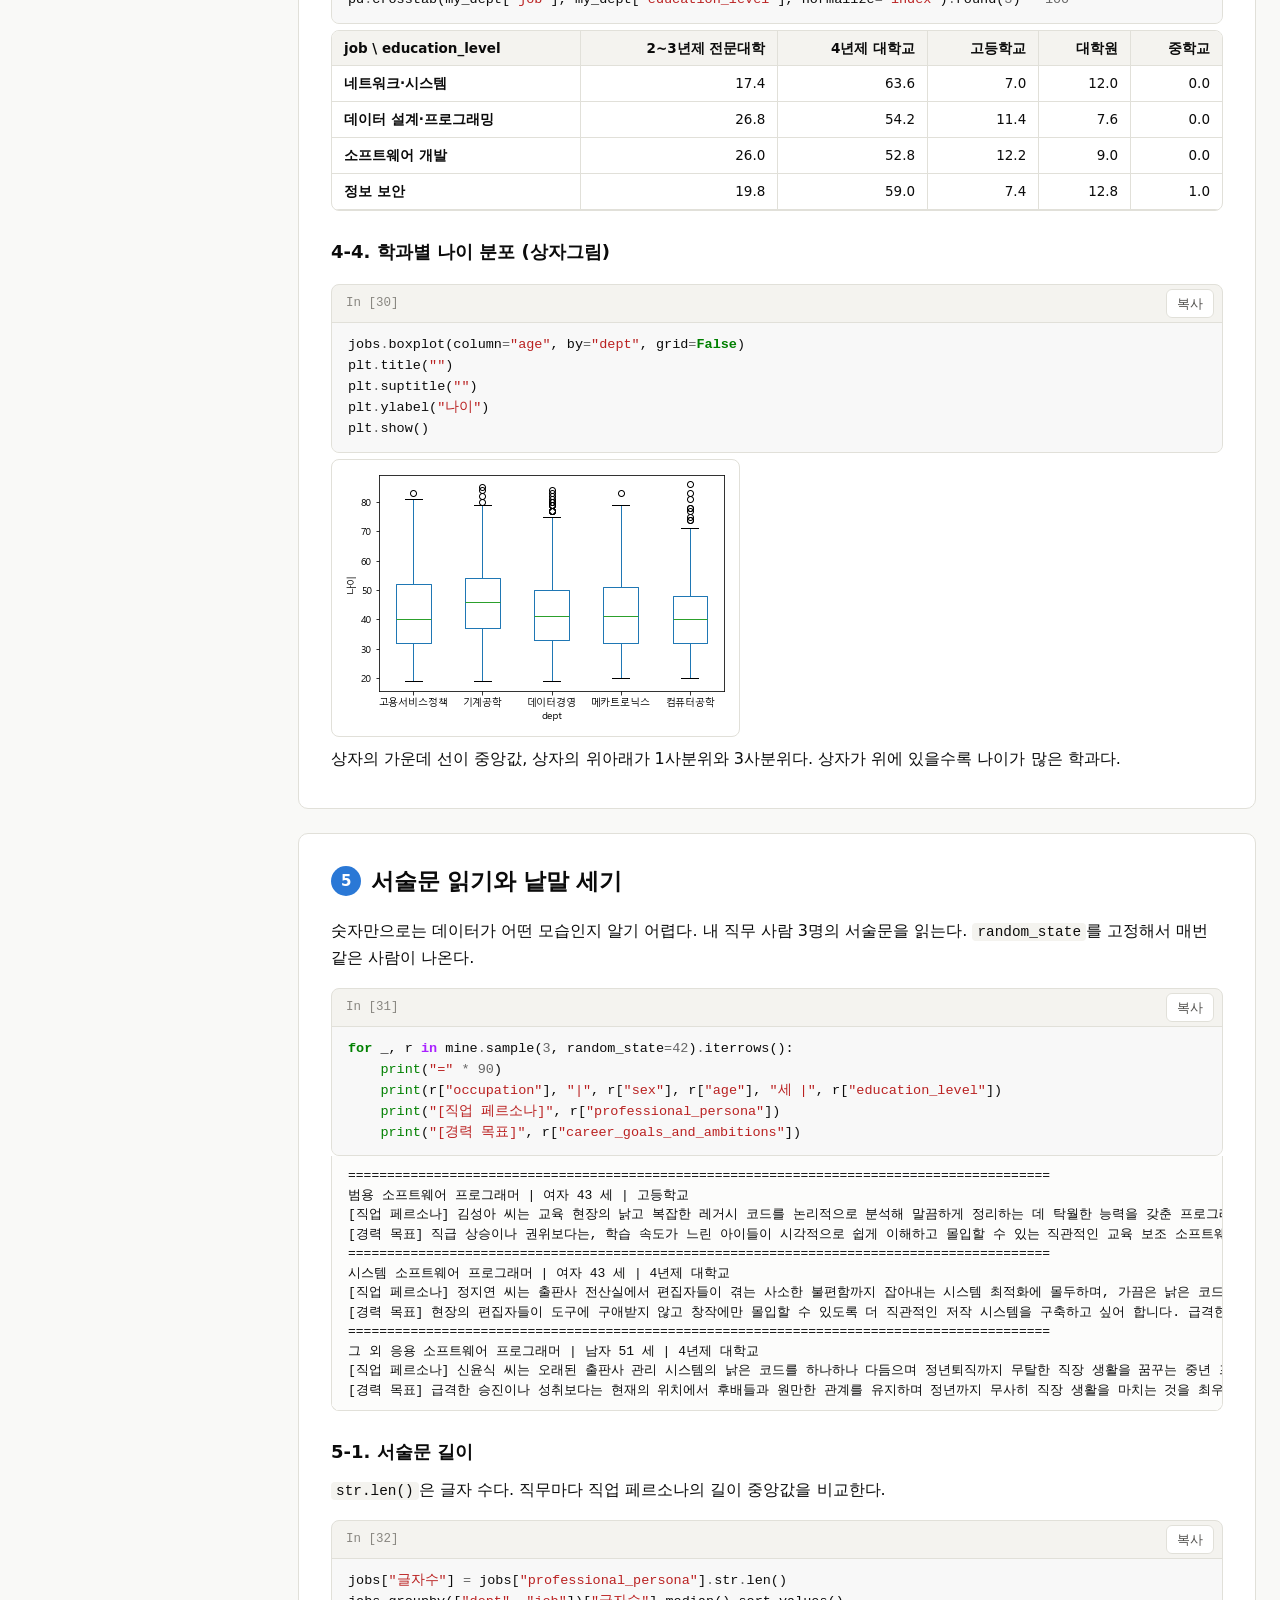
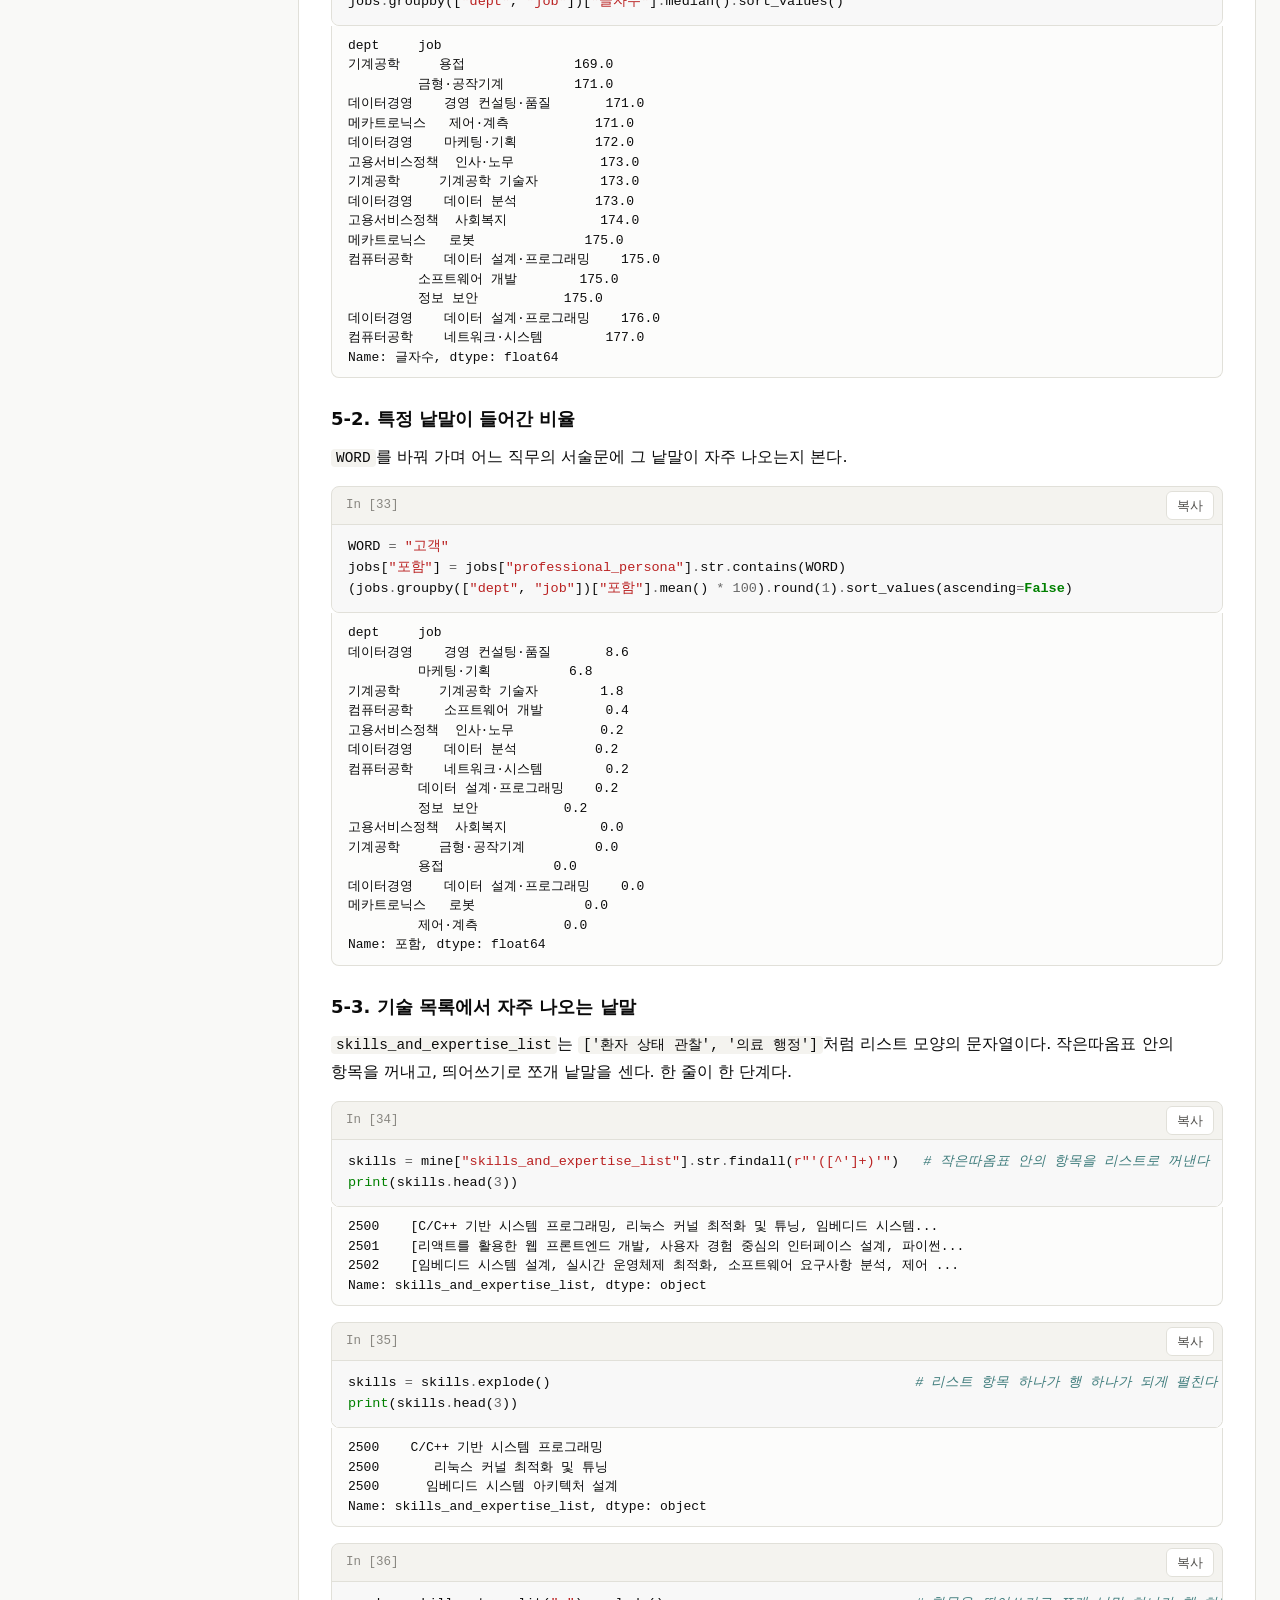
==== commit a480c147: "pandas 기초 문법 페이지 추가, 입문 실습 노트북 주석·설명 보강 - pandas-basics.html 새 문서: 입문 노트북 셀 순서대로 문법 정리 (결측치, 행 거르기, " ====
--- a/beginner.html
+++ b/beginner.html
@@ -64,9 +64,9 @@
 .code .hll { background-color: #ffffcc }
 .code { background: #f8f8f8; }
 .code .c { color: #3D7B7B; font-style: italic } /* Comment */
-.code .err { border: 1px solid #F00 } /* Error */
+.code .err { border: 1px solid #FF0000 } /* Error */
 .code .k { color: #008000; font-weight: bold } /* Keyword */
-.code .o { color: #666 } /* Operator */
+.code .o { color: #666666 } /* Operator */
 .code .ch { color: #3D7B7B; font-style: italic } /* Comment.Hashbang */
 .code .cm { color: #3D7B7B; font-style: italic } /* Comment.Multiline */
 .code .cp { color: #9C6500 } /* Comment.Preproc */
@@ -75,7 +75,6 @@
 .code .cs { color: #3D7B7B; font-style: italic } /* Comment.Special */
 .code .gd { color: #A00000 } /* Generic.Deleted */
 .code .ge { font-style: italic } /* Generic.Emph */
-.code .ges { font-weight: bold; font-style: italic } /* Generic.EmphStrong */
 .code .gr { color: #E40000 } /* Generic.Error */
 .code .gh { color: #000080; font-weight: bold } /* Generic.Heading */
 .code .gi { color: #008400 } /* Generic.Inserted */
@@ -83,34 +82,34 @@
 .code .gp { color: #000080; font-weight: bold } /* Generic.Prompt */
 .code .gs { font-weight: bold } /* Generic.Strong */
 .code .gu { color: #800080; font-weight: bold } /* Generic.Subheading */
-.code .gt { color: #04D } /* Generic.Traceback */
+.code .gt { color: #0044DD } /* Generic.Traceback */
 .code .kc { color: #008000; font-weight: bold } /* Keyword.Constant */
 .code .kd { color: #008000; font-weight: bold } /* Keyword.Declaration */
 .code .kn { color: #008000; font-weight: bold } /* Keyword.Namespace */
 .code .kp { color: #008000 } /* Keyword.Pseudo */
 .code .kr { color: #008000; font-weight: bold } /* Keyword.Reserved */
 .code .kt { color: #B00040 } /* Keyword.Type */
-.code .m { color: #666 } /* Literal.Number */
+.code .m { color: #666666 } /* Literal.Number */
 .code .s { color: #BA2121 } /* Literal.String */
 .code .na { color: #687822 } /* Name.Attribute */
 .code .nb { color: #008000 } /* Name.Builtin */
-.code .nc { color: #00F; font-weight: bold } /* Name.Class */
-.code .no { color: #800 } /* Name.Constant */
-.code .nd { color: #A2F } /* Name.Decorator */
+.code .nc { color: #0000FF; font-weight: bold } /* Name.Class */
+.code .no { color: #880000 } /* Name.Constant */
+.code .nd { color: #AA22FF } /* Name.Decorator */
 .code .ni { color: #717171; font-weight: bold } /* Name.Entity */
 .code .ne { color: #CB3F38; font-weight: bold } /* Name.Exception */
-.code .nf { color: #00F } /* Name.Function */
+.code .nf { color: #0000FF } /* Name.Function */
 .code .nl { color: #767600 } /* Name.Label */
-.code .nn { color: #00F; font-weight: bold } /* Name.Namespace */
+.code .nn { color: #0000FF; font-weight: bold } /* Name.Namespace */
 .code .nt { color: #008000; font-weight: bold } /* Name.Tag */
 .code .nv { color: #19177C } /* Name.Variable */
-.code .ow { color: #A2F; font-weight: bold } /* Operator.Word */
-.code .w { color: #BBB } /* Text.Whitespace */
-.code .mb { color: #666 } /* Literal.Number.Bin */
-.code .mf { color: #666 } /* Literal.Number.Float */
-.code .mh { color: #666 } /* Literal.Number.Hex */
-.code .mi { color: #666 } /* Literal.Number.Integer */
-.code .mo { color: #666 } /* Literal.Number.Oct */
+.code .ow { color: #AA22FF; font-weight: bold } /* Operator.Word */
+.code .w { color: #bbbbbb } /* Text.Whitespace */
+.code .mb { color: #666666 } /* Literal.Number.Bin */
+.code .mf { color: #666666 } /* Literal.Number.Float */
+.code .mh { color: #666666 } /* Literal.Number.Hex */
+.code .mi { color: #666666 } /* Literal.Number.Integer */
+.code .mo { color: #666666 } /* Literal.Number.Oct */
 .code .sa { color: #BA2121 } /* Literal.String.Affix */
 .code .sb { color: #BA2121 } /* Literal.String.Backtick */
 .code .sc { color: #BA2121 } /* Literal.String.Char */
@@ -125,15 +124,15 @@
 .code .s1 { color: #BA2121 } /* Literal.String.Single */
 .code .ss { color: #19177C } /* Literal.String.Symbol */
 .code .bp { color: #008000 } /* Name.Builtin.Pseudo */
-.code .fm { color: #00F } /* Name.Function.Magic */
+.code .fm { color: #0000FF } /* Name.Function.Magic */
 .code .vc { color: #19177C } /* Name.Variable.Class */
 .code .vg { color: #19177C } /* Name.Variable.Global */
 .code .vi { color: #19177C } /* Name.Variable.Instance */
 .code .vm { color: #19177C } /* Name.Variable.Magic */
-.code .il { color: #666 } /* Literal.Number.Integer.Long */
+.code .il { color: #666666 } /* Literal.Number.Integer.Long */
 @media (max-width:1000px){.layout{grid-template-columns:1fr}nav.toc{position:static;flex-direction:row;flex-wrap:wrap;max-height:none}nav.toc a.l3{display:none}}
 @media (max-width:900px){section{padding:20px 16px}}
-</style></head><body><style>.sitenav{--sn-bg:#0b0b0b;--sn-ink:#e9e8e2;--sn-on:#2a78d6;background:var(--sn-bg);padding:0 24px;font-family:'Pretendard','Malgun Gothic',system-ui,sans-serif;font-size:14.5px;line-height:1.4;position:relative;z-index:50}.sitenav .in{max-width:1440px;margin:0 auto;display:flex;flex-wrap:wrap;gap:2px;align-items:center}.sitenav a{color:var(--sn-ink);text-decoration:none;padding:11px 14px;border-bottom:3px solid transparent;display:block}.sitenav a:hover{background:rgba(255,255,255,.08)}.sitenav a.on{border-bottom-color:var(--sn-on);color:#fff;font-weight:600}.sitenav a.ext{margin-right:10px;padding-right:18px;border-right:1px solid rgba(255,255,255,.2)}body.jp-Notebook{padding-top:0!important}body.jp-Notebook>.sitenav{margin:0 calc(-1*var(--jp-notebook-padding,20px));margin-bottom:var(--jp-notebook-padding,20px)}</style><div class="sitenav" role="navigation" aria-label="사이트 메뉴"><div class="in"><a class="ext" href="https://kwonsuhyeon.github.io/-statistics/" target="_blank" rel="noopener">1차시 ↗</a><a href="index.html">처음</a><a href="report.html">이해 보고서</a><a href="us-person-pgm.html">미국 예제 PGM</a><a href="beginner.html" class=on>입문 실습</a><a href="quickstart.html">실습 노트북</a><a href="python-basics.html">Python 기초 문법</a></div></div>
+</style></head><body><style>.sitenav{--sn-bg:#0b0b0b;--sn-ink:#e9e8e2;--sn-on:#2a78d6;background:var(--sn-bg);padding:0 24px;font-family:'Pretendard','Malgun Gothic',system-ui,sans-serif;font-size:14.5px;line-height:1.4;position:relative;z-index:50}.sitenav .in{max-width:1440px;margin:0 auto;display:flex;flex-wrap:wrap;gap:2px;align-items:center}.sitenav a{color:var(--sn-ink);text-decoration:none;padding:11px 14px;border-bottom:3px solid transparent;display:block}.sitenav a:hover{background:rgba(255,255,255,.08)}.sitenav a.on{border-bottom-color:var(--sn-on);color:#fff;font-weight:600}.sitenav a.ext{margin-right:10px;padding-right:18px;border-right:1px solid rgba(255,255,255,.2)}body.jp-Notebook{padding-top:0!important}body.jp-Notebook>.sitenav{margin:0 calc(-1*var(--jp-notebook-padding,20px));margin-bottom:var(--jp-notebook-padding,20px)}</style><div class="sitenav" role="navigation" aria-label="사이트 메뉴"><div class="in"><a class="ext" href="https://kwonsuhyeon.github.io/-statistics/" target="_blank" rel="noopener">1차시 ↗</a><a href="index.html">처음</a><a href="report.html">이해 보고서</a><a href="us-person-pgm.html">미국 예제 PGM</a><a href="beginner.html" class=on>입문 실습</a><a href="pandas-basics.html">pandas 기초 문법</a><a href="quickstart.html">실습 노트북</a><a href="python-basics.html">Python 기초 문법</a></div></div>
 <header class=top><div class=inner>
 <h1>입문 실습: 표본으로 시작하는 Nemotron-Personas-Korea</h1>
 <p>노트북 원본은 <a href="notebooks/00_beginner.ipynb" download>00_beginner.ipynb</a>로 받는다. 코드 상자의 <b>복사</b> 버튼을 누르면 셀 전체가 클립보드에 들어간다.</p>
@@ -156,22 +155,38 @@
 
 plt.rcParams[&quot;font.family&quot;] = &quot;Malgun Gothic&quot;   # 그림에 한글이 나오게 한다
 plt.rcParams[&quot;axes.unicode_minus&quot;] = False       # 마이너스 기호가 깨지지 않게 한다
-pd.set_option(&quot;display.max_columns&quot;, 30)         # 표의 컬럼이 생략되지 않게 한다">복사</button></div><pre class=code><code><span class="kn">import</span><span class="w"> </span><span class="nn">pandas</span><span class="w"> </span><span class="k">as</span><span class="w"> </span><span class="nn">pd</span>
-<span class="kn">import</span><span class="w"> </span><span class="nn">matplotlib.pyplot</span><span class="w"> </span><span class="k">as</span><span class="w"> </span><span class="nn">plt</span>
-
-<span class="n">plt</span><span class="o">.</span><span class="n">rcParams</span><span class="p">[</span><span class="s2">"font.family"</span><span class="p">]</span> <span class="o">=</span> <span class="s2">"Malgun Gothic"</span>   <span class="c1"># 그림에 한글이 나오게 한다</span>
-<span class="n">plt</span><span class="o">.</span><span class="n">rcParams</span><span class="p">[</span><span class="s2">"axes.unicode_minus"</span><span class="p">]</span> <span class="o">=</span> <span class="kc">False</span>       <span class="c1"># 마이너스 기호가 깨지지 않게 한다</span>
-<span class="n">pd</span><span class="o">.</span><span class="n">set_option</span><span class="p">(</span><span class="s2">"display.max_columns"</span><span class="p">,</span> <span class="mi">30</span><span class="p">)</span>         <span class="c1"># 표의 컬럼이 생략되지 않게 한다</span>
-</code></pre></div></section>
+pd.set_option(&quot;display.max_columns&quot;, 30)         # 표의 컬럼이 생략되지 않게 한다 =&gt; 출력에서 최대 컬럼수를 30개로 조정">복사</button></div><pre class=code><code><span class="kn">import</span> <span class="nn">pandas</span> <span class="k">as</span> <span class="nn">pd</span>
+<span class="kn">import</span> <span class="nn">matplotlib.pyplot</span> <span class="k">as</span> <span class="nn">plt</span>
+
+<span class="n">plt</span><span class="o">.</span><span class="n">rcParams</span><span class="p">[</span><span class="s2">&quot;font.family&quot;</span><span class="p">]</span> <span class="o">=</span> <span class="s2">&quot;Malgun Gothic&quot;</span>   <span class="c1"># 그림에 한글이 나오게 한다</span>
+<span class="n">plt</span><span class="o">.</span><span class="n">rcParams</span><span class="p">[</span><span class="s2">&quot;axes.unicode_minus&quot;</span><span class="p">]</span> <span class="o">=</span> <span class="kc">False</span>       <span class="c1"># 마이너스 기호가 깨지지 않게 한다</span>
+<span class="n">pd</span><span class="o">.</span><span class="n">set_option</span><span class="p">(</span><span class="s2">&quot;display.max_columns&quot;</span><span class="p">,</span> <span class="mi">30</span><span class="p">)</span>         <span class="c1"># 표의 컬럼이 생략되지 않게 한다 =&gt; 출력에서 최대 컬럼수를 30개로 조정</span>
+</code></pre></div><div class=cell><div class=cellbar><span class=cellno>In [2]</span><button class=copy type=button data-code="import matplotlib as mpl
+print(mpl.matplotlib_fname())          # 지금 읽어 온 matplotlibrc 파일 위치
+print(plt.rcParams[&quot;font.family&quot;])     # 현재 값
+print(len(plt.rcParams))               # 설정 항목 수 (300개 이상)">복사</button></div><pre class=code><code><span class="kn">import</span> <span class="nn">matplotlib</span> <span class="k">as</span> <span class="nn">mpl</span>
+<span class="nb">print</span><span class="p">(</span><span class="n">mpl</span><span class="o">.</span><span class="n">matplotlib_fname</span><span class="p">())</span>          <span class="c1"># 지금 읽어 온 matplotlibrc 파일 위치</span>
+<span class="nb">print</span><span class="p">(</span><span class="n">plt</span><span class="o">.</span><span class="n">rcParams</span><span class="p">[</span><span class="s2">&quot;font.family&quot;</span><span class="p">])</span>     <span class="c1"># 현재 값</span>
+<span class="nb">print</span><span class="p">(</span><span class="nb">len</span><span class="p">(</span><span class="n">plt</span><span class="o">.</span><span class="n">rcParams</span><span class="p">))</span>               <span class="c1"># 설정 항목 수 (300개 이상)</span>
+</code></pre></div><pre class=out>(사용자 폴더)\AppData\Local\Programs\Python\Python39\lib\site-packages\matplotlib\mpl-data\matplotlibrc
+[&#x27;Malgun Gothic&#x27;]
+316
+</pre></section>
 <section><div class=md><h2 id="1-데이터-열기"><span class=no>1</span>데이터 열기</h2>
-<p><code>BASE_URL</code>은 표본 파일이 있는 곳이다. 사이트 반영 전에 로컬에서 돌리려면 이 값을 <code>"../docs/data/"</code>로 바꾸면 된다.</p></div><div class=cell><div class=cellbar><span class=cellno>In [2]</span><button class=copy type=button data-code="BASE_URL = &quot;https://kwonsuhyeon.github.io/personaex/data/&quot;
+<p><code>BASE_URL</code>은 표본 파일이 있는 곳이다. 사이트 반영 전에 로컬에서 돌리려면 이 값을 <code>"../docs/data/"</code>로 바꾸면 된다.</p></div><div class=cell><div class=cellbar><span class=cellno>In [3]</span><button class=copy type=button data-code="BASE_URL = &quot;https://kwonsuhyeon.github.io/personaex/data/&quot;
 
 df = pd.read_parquet(BASE_URL + &quot;sample_random.parquet&quot;)
-df.shape     # (행 수, 컬럼 수)">복사</button></div><pre class=code><code><span class="n">BASE_URL</span> <span class="o">=</span> <span class="s2">"https://kwonsuhyeon.github.io/personaex/data/"</span>
-
-<span class="n">df</span> <span class="o">=</span> <span class="n">pd</span><span class="o">.</span><span class="n">read_parquet</span><span class="p">(</span><span class="n">BASE_URL</span> <span class="o">+</span> <span class="s2">"sample_random.parquet"</span><span class="p">)</span>
+df.shape     # (행 수, 컬럼 수)">복사</button></div><pre class=code><code><span class="n">BASE_URL</span> <span class="o">=</span> <span class="s2">&quot;https://kwonsuhyeon.github.io/personaex/data/&quot;</span>
+
+<span class="n">df</span> <span class="o">=</span> <span class="n">pd</span><span class="o">.</span><span class="n">read_parquet</span><span class="p">(</span><span class="n">BASE_URL</span> <span class="o">+</span> <span class="s2">&quot;sample_random.parquet&quot;</span><span class="p">)</span>
 <span class="n">df</span><span class="o">.</span><span class="n">shape</span>     <span class="c1"># (행 수, 컬럼 수)</span>
-</code></pre></div><pre class=out>(10000, 26)</pre><div class=md><p>1만 명, 26개 컬럼이다. 컬럼은 세 묶음이다.</p>
+</code></pre></div><pre class=out>(10000, 26)</pre><div class=md><blockquote>
+<p><strong>참고: 로컬에 저장해 두고 읽기</strong></p>
+<p><code>read_parquet</code>에 URL을 주면 실행할 때마다 파일 전체(약 10MB)를 다시 내려받는다. 인터넷이 끊기면 에러가 난다. 여러 번 쓸 거라면 한 번 받아 로컬에 저장하고, 그다음부터는 로컬 파일을 읽는다. 아래 셀은 필요할 때만 <code>#</code>을 지우고 실행한다.</p>
+</blockquote></div><div class=cell><div class=cellbar><span class=cellno>In [4]</span><button class=copy type=button data-code="# df.to_parquet(&quot;sample_random.parquet&quot;)          # 한 번 저장 (이 노트북과 같은 폴더에 생긴다)
+# df = pd.read_parquet(&quot;sample_random.parquet&quot;)   # 이후엔 로컬에서 읽는다">복사</button></div><pre class=code><code><span class="c1"># df.to_parquet(&quot;sample_random.parquet&quot;)          # 한 번 저장 (이 노트북과 같은 폴더에 생긴다)</span>
+<span class="c1"># df = pd.read_parquet(&quot;sample_random.parquet&quot;)   # 이후엔 로컬에서 읽는다</span>
+</code></pre></div><div class=md><p>1만 명, 26개 컬럼이다. 컬럼은 세 묶음이다.</p>
 <table>
 <thead>
 <tr>
@@ -198,7 +213,7 @@
 </tr>
 </tbody>
 </table></div></section>
-<section><div class=md><h2 id="2-컬럼과-자료형"><span class=no>2</span>컬럼과 자료형</h2></div><div class=cell><div class=cellbar><span class=cellno>In [3]</span><button class=copy type=button data-code="df.dtypes    # 컬럼마다 자료형. object는 문자열, int64는 정수">복사</button></div><pre class=code><code><span class="n">df</span><span class="o">.</span><span class="n">dtypes</span>    <span class="c1"># 컬럼마다 자료형. object는 문자열, int64는 정수</span>
+<section><div class=md><h2 id="2-컬럼과-자료형"><span class=no>2</span>컬럼과 자료형</h2></div><div class=cell><div class=cellbar><span class=cellno>In [5]</span><button class=copy type=button data-code="df.dtypes    # 컬럼마다 자료형. object는 문자열, int64는 정수">복사</button></div><pre class=code><code><span class="n">df</span><span class="o">.</span><span class="n">dtypes</span>    <span class="c1"># 컬럼마다 자료형. object는 문자열, int64는 정수</span>
 </code></pre></div><pre class=out>uuid                          object
 professional_persona          object
 sports_persona                object
@@ -225,7 +240,7 @@
 district                      object
 province                      object
 country                       object
-dtype: object</pre><div class=md><p>숫자 컬럼은 <code>age</code> 하나뿐이다. 나머지는 모두 글자다. 처음 3명을 본다.</p></div><div class=cell><div class=cellbar><span class=cellno>In [4]</span><button class=copy type=button data-code="df.head(3)">복사</button></div><pre class=code><code><span class="n">df</span><span class="o">.</span><span class="n">head</span><span class="p">(</span><span class="mi">3</span><span class="p">)</span>
+dtype: object</pre><div class=md><p>숫자 컬럼은 <code>age</code> 하나뿐이다. 나머지는 모두 글자다. 처음 3명을 본다.</p></div><div class=cell><div class=cellbar><span class=cellno>In [6]</span><button class=copy type=button data-code="df.head(3)">복사</button></div><pre class=code><code><span class="n">df</span><span class="o">.</span><span class="n">head</span><span class="p">(</span><span class="mi">3</span><span class="p">)</span>
 </code></pre></div><div class=tablewrap><div>
 
 <table class="dataframe">
@@ -322,8 +337,24 @@
     </tr>
   </tbody>
 </table>
-</div></div><div class=md><p>서술문 컬럼이 길어서 표가 넓다. 인구통계 변수만 골라 다시 본다.</p></div><div class=cell><div class=cellbar><span class=cellno>In [5]</span><button class=copy type=button data-code="demo_cols = [&quot;sex&quot;, &quot;age&quot;, &quot;marital_status&quot;, &quot;education_level&quot;, &quot;bachelors_field&quot;, &quot;occupation&quot;, &quot;province&quot;]
-df[demo_cols].head(5)">복사</button></div><pre class=code><code><span class="n">demo_cols</span> <span class="o">=</span> <span class="p">[</span><span class="s2">"sex"</span><span class="p">,</span> <span class="s2">"age"</span><span class="p">,</span> <span class="s2">"marital_status"</span><span class="p">,</span> <span class="s2">"education_level"</span><span class="p">,</span> <span class="s2">"bachelors_field"</span><span class="p">,</span> <span class="s2">"occupation"</span><span class="p">,</span> <span class="s2">"province"</span><span class="p">]</span>
+</div></div><div class=md><p>서술문 컬럼이 길어서 표가 넓다. 인구통계 변수만 골라 다시 본다.</p></div><div class=cell><div class=cellbar><span class=cellno>In [7]</span><button class=copy type=button data-code="demo_cols = [
+    &quot;sex&quot;,              # 성별. 남자 / 여자
+    &quot;age&quot;,              # 나이. 19~99세 정수 (성인 기준)
+    &quot;marital_status&quot;,   # 혼인 상태. 미혼 / 배우자있음 / 사별 / 이혼
+    &quot;education_level&quot;,  # 최종 학력. 무학부터 대학원까지 7단계
+    &quot;bachelors_field&quot;,  # 전공 계열 (11가지). 4년제 대학교·대학원만 값이 있고 나머지는 &#x27;해당없음&#x27;
+    &quot;occupation&quot;,       # 직업명. 2,000가지가 넘는다. 일이 없으면 &#x27;무직&#x27;
+    &quot;province&quot;,         # 사는 시도. 17개 (서울, 경기, 충청남 ...)
+]
+df[demo_cols].head(5)">복사</button></div><pre class=code><code><span class="n">demo_cols</span> <span class="o">=</span> <span class="p">[</span>
+    <span class="s2">&quot;sex&quot;</span><span class="p">,</span>              <span class="c1"># 성별. 남자 / 여자</span>
+    <span class="s2">&quot;age&quot;</span><span class="p">,</span>              <span class="c1"># 나이. 19~99세 정수 (성인 기준)</span>
+    <span class="s2">&quot;marital_status&quot;</span><span class="p">,</span>   <span class="c1"># 혼인 상태. 미혼 / 배우자있음 / 사별 / 이혼</span>
+    <span class="s2">&quot;education_level&quot;</span><span class="p">,</span>  <span class="c1"># 최종 학력. 무학부터 대학원까지 7단계</span>
+    <span class="s2">&quot;bachelors_field&quot;</span><span class="p">,</span>  <span class="c1"># 전공 계열 (11가지). 4년제 대학교·대학원만 값이 있고 나머지는 &#39;해당없음&#39;</span>
+    <span class="s2">&quot;occupation&quot;</span><span class="p">,</span>       <span class="c1"># 직업명. 2,000가지가 넘는다. 일이 없으면 &#39;무직&#39;</span>
+    <span class="s2">&quot;province&quot;</span><span class="p">,</span>         <span class="c1"># 사는 시도. 17개 (서울, 경기, 충청남 ...)</span>
+<span class="p">]</span>
 <span class="n">df</span><span class="p">[</span><span class="n">demo_cols</span><span class="p">]</span><span class="o">.</span><span class="n">head</span><span class="p">(</span><span class="mi">5</span><span class="p">)</span>
 </code></pre></div><div class=tablewrap><div>
 
@@ -386,7 +417,343 @@
 </table>
 </div></div></section>
 <section><div class=md><h2 id="3-기초통계"><span class=no>3</span>기초통계</h2>
-<h3 id="3-1-빈-값이-있는가">3-1. 빈 값이 있는가</h3></div><div class=cell><div class=cellbar><span class=cellno>In [6]</span><button class=copy type=button data-code="df.isna().sum()    # 컬럼마다 빈 값(NaN)의 개수">복사</button></div><pre class=code><code><span class="n">df</span><span class="o">.</span><span class="n">isna</span><span class="p">()</span><span class="o">.</span><span class="n">sum</span><span class="p">()</span>    <span class="c1"># 컬럼마다 빈 값(NaN)의 개수</span>
+<h3 id="3-1-빈-값이-있는가">3-1. 빈 값이 있는가</h3>
+<p>두 단계로 센다.</p>
+<ol>
+<li><code>df.isna()</code>는 <code>df</code>와 모양이 같은 표를 새로 만든다. 칸이 비어 있으면(<code>NaN</code>) <code>True</code>, 값이 있으면 <code>False</code>가 들어간다.</li>
+<li><code>.sum()</code>은 이 표를 컬럼마다 위에서 아래로 더한다. <code>True</code>는 1, <code>False</code>는 0으로 계산되므로 합이 곧 그 컬럼의 결측치 수다.</li>
+</ol>
+<p>같은 원리로 <code>df.isna().mean() * 100</code>은 컬럼별 결측 비율(%)이 된다. <code>True</code>의 평균이 <code>True</code>의 비율이기 때문이다.</p></div><div class=cell><div class=cellbar><span class=cellno>In [8]</span><button class=copy type=button data-code="df.isna()">복사</button></div><pre class=code><code><span class="n">df</span><span class="o">.</span><span class="n">isna</span><span class="p">()</span>
+</code></pre></div><div class=tablewrap><div>
+
+<table class="dataframe">
+  <thead>
+    <tr style="text-align: right;"><th></th><th>uuid</th><th>professional_persona</th><th>sports_persona</th><th>arts_persona</th><th>travel_persona</th><th>culinary_persona</th><th>family_persona</th><th>persona</th><th>cultural_background</th><th>skills_and_expertise</th><th>skills_and_expertise_list</th><th>hobbies_and_interests</th><th>hobbies_and_interests_list</th><th>career_goals_and_ambitions</th><th>sex</th><th>age</th><th>marital_status</th><th>military_status</th><th>family_type</th><th>housing_type</th><th>education_level</th><th>bachelors_field</th><th>occupation</th><th>district</th><th>province</th><th>country</th></tr>
+  </thead>
+  <tbody>
+    <tr>
+      <th>0</th>
+      <td>False</td>
+      <td>False</td>
+      <td>False</td>
+      <td>False</td>
+      <td>False</td>
+      <td>False</td>
+      <td>False</td>
+      <td>False</td>
+      <td>False</td>
+      <td>False</td>
+      <td>False</td>
+      <td>False</td>
+      <td>False</td>
+      <td>False</td>
+      <td>False</td>
+      <td>False</td>
+      <td>False</td>
+      <td>False</td>
+      <td>False</td>
+      <td>False</td>
+      <td>False</td>
+      <td>False</td>
+      <td>False</td>
+      <td>False</td>
+      <td>False</td>
+      <td>False</td>
+    </tr>
+    <tr>
+      <th>1</th>
+      <td>False</td>
+      <td>False</td>
+      <td>False</td>
+      <td>False</td>
+      <td>False</td>
+      <td>False</td>
+      <td>False</td>
+      <td>False</td>
+      <td>False</td>
+      <td>False</td>
+      <td>False</td>
+      <td>False</td>
+      <td>False</td>
+      <td>False</td>
+      <td>False</td>
+      <td>False</td>
+      <td>False</td>
+      <td>False</td>
+      <td>False</td>
+      <td>False</td>
+      <td>False</td>
+      <td>False</td>
+      <td>False</td>
+      <td>False</td>
+      <td>False</td>
+      <td>False</td>
+    </tr>
+    <tr>
+      <th>2</th>
+      <td>False</td>
+      <td>False</td>
+      <td>False</td>
+      <td>False</td>
+      <td>False</td>
+      <td>False</td>
+      <td>False</td>
+      <td>False</td>
+      <td>False</td>
+      <td>False</td>
+      <td>False</td>
+      <td>False</td>
+      <td>False</td>
+      <td>False</td>
+      <td>False</td>
+      <td>False</td>
+      <td>False</td>
+      <td>False</td>
+      <td>False</td>
+      <td>False</td>
+      <td>False</td>
+      <td>False</td>
+      <td>False</td>
+      <td>False</td>
+      <td>False</td>
+      <td>False</td>
+    </tr>
+    <tr>
+      <th>3</th>
+      <td>False</td>
+      <td>False</td>
+      <td>False</td>
+      <td>False</td>
+      <td>False</td>
+      <td>False</td>
+      <td>False</td>
+      <td>False</td>
+      <td>False</td>
+      <td>False</td>
+      <td>False</td>
+      <td>False</td>
+      <td>False</td>
+      <td>False</td>
+      <td>False</td>
+      <td>False</td>
+      <td>False</td>
+      <td>False</td>
+      <td>False</td>
+      <td>False</td>
+      <td>False</td>
+      <td>False</td>
+      <td>False</td>
+      <td>False</td>
+      <td>False</td>
+      <td>False</td>
+    </tr>
+    <tr>
+      <th>4</th>
+      <td>False</td>
+      <td>False</td>
+      <td>False</td>
+      <td>False</td>
+      <td>False</td>
+      <td>False</td>
+      <td>False</td>
+      <td>False</td>
+      <td>False</td>
+      <td>False</td>
+      <td>False</td>
+      <td>False</td>
+      <td>False</td>
+      <td>False</td>
+      <td>False</td>
+      <td>False</td>
+      <td>False</td>
+      <td>False</td>
+      <td>False</td>
+      <td>False</td>
+      <td>False</td>
+      <td>False</td>
+      <td>False</td>
+      <td>False</td>
+      <td>False</td>
+      <td>False</td>
+    </tr>
+    <tr>
+      <th>...</th>
+      <td>...</td>
+      <td>...</td>
+      <td>...</td>
+      <td>...</td>
+      <td>...</td>
+      <td>...</td>
+      <td>...</td>
+      <td>...</td>
+      <td>...</td>
+      <td>...</td>
+      <td>...</td>
+      <td>...</td>
+      <td>...</td>
+      <td>...</td>
+      <td>...</td>
+      <td>...</td>
+      <td>...</td>
+      <td>...</td>
+      <td>...</td>
+      <td>...</td>
+      <td>...</td>
+      <td>...</td>
+      <td>...</td>
+      <td>...</td>
+      <td>...</td>
+      <td>...</td>
+    </tr>
+    <tr>
+      <th>9995</th>
+      <td>False</td>
+      <td>False</td>
+      <td>False</td>
+      <td>False</td>
+      <td>False</td>
+      <td>False</td>
+      <td>False</td>
+      <td>False</td>
+      <td>False</td>
+      <td>False</td>
+      <td>False</td>
+      <td>False</td>
+      <td>False</td>
+      <td>False</td>
+      <td>False</td>
+      <td>False</td>
+      <td>False</td>
+      <td>False</td>
+      <td>False</td>
+      <td>False</td>
+      <td>False</td>
+      <td>False</td>
+      <td>False</td>
+      <td>False</td>
+      <td>False</td>
+      <td>False</td>
+    </tr>
+    <tr>
+      <th>9996</th>
+      <td>False</td>
+      <td>False</td>
+      <td>False</td>
+      <td>False</td>
+      <td>False</td>
+      <td>False</td>
+      <td>False</td>
+      <td>False</td>
+      <td>False</td>
+      <td>False</td>
+      <td>False</td>
+      <td>False</td>
+      <td>False</td>
+      <td>False</td>
+      <td>False</td>
+      <td>False</td>
+      <td>False</td>
+      <td>False</td>
+      <td>False</td>
+      <td>False</td>
+      <td>False</td>
+      <td>False</td>
+      <td>False</td>
+      <td>False</td>
+      <td>False</td>
+      <td>False</td>
+    </tr>
+    <tr>
+      <th>9997</th>
+      <td>False</td>
+      <td>False</td>
+      <td>False</td>
+      <td>False</td>
+      <td>False</td>
+      <td>False</td>
+      <td>False</td>
+      <td>False</td>
+      <td>False</td>
+      <td>False</td>
+      <td>False</td>
+      <td>False</td>
+      <td>False</td>
+      <td>False</td>
+      <td>False</td>
+      <td>False</td>
+      <td>False</td>
+      <td>False</td>
+      <td>False</td>
+      <td>False</td>
+      <td>False</td>
+      <td>False</td>
+      <td>False</td>
+      <td>False</td>
+      <td>False</td>
+      <td>False</td>
+    </tr>
+    <tr>
+      <th>9998</th>
+      <td>False</td>
+      <td>False</td>
+      <td>False</td>
+      <td>False</td>
+      <td>False</td>
+      <td>False</td>
+      <td>False</td>
+      <td>False</td>
+      <td>False</td>
+      <td>False</td>
+      <td>False</td>
+      <td>False</td>
+      <td>False</td>
+      <td>False</td>
+      <td>False</td>
+      <td>False</td>
+      <td>False</td>
+      <td>False</td>
+      <td>False</td>
+      <td>False</td>
+      <td>False</td>
+      <td>False</td>
+      <td>False</td>
+      <td>False</td>
+      <td>False</td>
+      <td>False</td>
+    </tr>
+    <tr>
+      <th>9999</th>
+      <td>False</td>
+      <td>False</td>
+      <td>False</td>
+      <td>False</td>
+      <td>False</td>
+      <td>False</td>
+      <td>False</td>
+      <td>False</td>
+      <td>False</td>
+      <td>False</td>
+      <td>False</td>
+      <td>False</td>
+      <td>False</td>
+      <td>False</td>
+      <td>False</td>
+      <td>False</td>
+      <td>False</td>
+      <td>False</td>
+      <td>False</td>
+      <td>False</td>
+      <td>False</td>
+      <td>False</td>
+      <td>False</td>
+      <td>False</td>
+      <td>False</td>
+      <td>False</td>
+    </tr>
+  </tbody>
+</table>
+<p>10000 rows × 26 columns</p>
+</div></div><div class=cell><div class=cellbar><span class=cellno>In [9]</span><button class=copy type=button data-code="df.isna().sum()    # isna(): 빈 칸이면 True / sum(): 컬럼마다 True를 더함 → 컬럼별 결측치 수">복사</button></div><pre class=code><code><span class="n">df</span><span class="o">.</span><span class="n">isna</span><span class="p">()</span><span class="o">.</span><span class="n">sum</span><span class="p">()</span>    <span class="c1"># isna(): 빈 칸이면 True / sum(): 컬럼마다 True를 더함 → 컬럼별 결측치 수</span>
 </code></pre></div><pre class=out>uuid                          0
 professional_persona          0
 sports_persona                0
@@ -414,7 +781,9 @@
 province                      0
 country                       0
 dtype: int64</pre><div class=md><p>빈 값이 하나도 없다. 합성 데이터라 모든 칸이 채워져 있다.</p>
-<h3 id="3-2-나이">3-2. 나이</h3></div><div class=cell><div class=cellbar><span class=cellno>In [7]</span><button class=copy type=button data-code="df[&quot;age&quot;].describe()    # 개수, 평균, 표준편차, 최소, 사분위수, 최대">복사</button></div><pre class=code><code><span class="n">df</span><span class="p">[</span><span class="s2">"age"</span><span class="p">]</span><span class="o">.</span><span class="n">describe</span><span class="p">()</span>    <span class="c1"># 개수, 평균, 표준편차, 최소, 사분위수, 최대</span>
+<p>그렇다고 모르는 정보가 없다는 뜻은 아니다. <code>isna()</code>가 빈 값으로 보는 것은 <code>NaN</code>, <code>None</code> 같은 특수한 값뿐이다. 빈 문자열 <code>""</code>이나 <code>"해당없음"</code>, <code>"무직"</code> 같은 글자는 결측치로 세지 않는다. 이 데이터에서 전공이 없는 사람은 <code>bachelors_field</code>에 <code>NaN</code> 대신 <code>"해당없음"</code>이라는 글자가 들어 있다. 이런 값은 따로 센다.</p></div><div class=cell><div class=cellbar><span class=cellno>In [10]</span><button class=copy type=button data-code="(df[&quot;bachelors_field&quot;] == &quot;해당없음&quot;).sum()    # 전공 계열이 &#x27;해당없음&#x27;인 사람 수 (4년제 대학교·대학원이 아닌 사람)">복사</button></div><pre class=code><code><span class="p">(</span><span class="n">df</span><span class="p">[</span><span class="s2">&quot;bachelors_field&quot;</span><span class="p">]</span> <span class="o">==</span> <span class="s2">&quot;해당없음&quot;</span><span class="p">)</span><span class="o">.</span><span class="n">sum</span><span class="p">()</span>    <span class="c1"># 전공 계열이 &#39;해당없음&#39;인 사람 수 (4년제 대학교·대학원이 아닌 사람)</span>
+</code></pre></div><pre class=out>6611</pre><div class=md><p>1만 명 중 6,611명, 약 66%다. <code>isna()</code>로는 0명이었지만 실제로는 세 명 중 두 명꼴로 전공 정보가 없다. <code>"무직"</code>은 3-5절에서 따로 센다.</p>
+<h3 id="3-2-나이">3-2. 나이</h3></div><div class=cell><div class=cellbar><span class=cellno>In [11]</span><button class=copy type=button data-code="df[&quot;age&quot;].describe()    # 개수, 평균, 표준편차, 최소, 사분위수, 최대">복사</button></div><pre class=code><code><span class="n">df</span><span class="p">[</span><span class="s2">&quot;age&quot;</span><span class="p">]</span><span class="o">.</span><span class="n">describe</span><span class="p">()</span>    <span class="c1"># 개수, 평균, 표준편차, 최소, 사분위수, 최대</span>
 </code></pre></div><pre class=out>count    10000.000000
 mean        50.346400
 std         17.633307
@@ -423,21 +792,31 @@
 50%         51.000000
 75%         63.000000
 max         99.000000
-Name: age, dtype: float64</pre><div class=md><p>19세 이하는 없다. 이 데이터는 성인만 다룬다. 성별로 나눠 히스토그램을 그린다.</p></div><div class=cell><div class=cellbar><span class=cellno>In [8]</span><button class=copy type=button data-code="df[df[&quot;sex&quot;] == &quot;남자&quot;][&quot;age&quot;].plot.hist(bins=range(15, 105, 5), histtype=&quot;step&quot;, linewidth=2, label=&quot;남자&quot;)
-df[df[&quot;sex&quot;] == &quot;여자&quot;][&quot;age&quot;].plot.hist(bins=range(15, 105, 5), histtype=&quot;step&quot;, linewidth=2, label=&quot;여자&quot;)
-plt.legend()
-plt.xlabel(&quot;나이&quot;)
-plt.show()">복사</button></div><pre class=code><code><span class="n">df</span><span class="p">[</span><span class="n">df</span><span class="p">[</span><span class="s2">"sex"</span><span class="p">]</span> <span class="o">==</span> <span class="s2">"남자"</span><span class="p">][</span><span class="s2">"age"</span><span class="p">]</span><span class="o">.</span><span class="n">plot</span><span class="o">.</span><span class="n">hist</span><span class="p">(</span><span class="n">bins</span><span class="o">=</span><span class="nb">range</span><span class="p">(</span><span class="mi">15</span><span class="p">,</span> <span class="mi">105</span><span class="p">,</span> <span class="mi">5</span><span class="p">),</span> <span class="n">histtype</span><span class="o">=</span><span class="s2">"step"</span><span class="p">,</span> <span class="n">linewidth</span><span class="o">=</span><span class="mi">2</span><span class="p">,</span> <span class="n">label</span><span class="o">=</span><span class="s2">"남자"</span><span class="p">)</span>
-<span class="n">df</span><span class="p">[</span><span class="n">df</span><span class="p">[</span><span class="s2">"sex"</span><span class="p">]</span> <span class="o">==</span> <span class="s2">"여자"</span><span class="p">][</span><span class="s2">"age"</span><span class="p">]</span><span class="o">.</span><span class="n">plot</span><span class="o">.</span><span class="n">hist</span><span class="p">(</span><span class="n">bins</span><span class="o">=</span><span class="nb">range</span><span class="p">(</span><span class="mi">15</span><span class="p">,</span> <span class="mi">105</span><span class="p">,</span> <span class="mi">5</span><span class="p">),</span> <span class="n">histtype</span><span class="o">=</span><span class="s2">"step"</span><span class="p">,</span> <span class="n">linewidth</span><span class="o">=</span><span class="mi">2</span><span class="p">,</span> <span class="n">label</span><span class="o">=</span><span class="s2">"여자"</span><span class="p">)</span>
-<span class="n">plt</span><span class="o">.</span><span class="n">legend</span><span class="p">()</span>
-<span class="n">plt</span><span class="o">.</span><span class="n">xlabel</span><span class="p">(</span><span class="s2">"나이"</span><span class="p">)</span>
-<span class="n">plt</span><span class="o">.</span><span class="n">show</span><span class="p">()</span>
-</code></pre></div><img class=fig src="[data-uri]" alt="그림"><div class=md><h3 id="3-3-범주형-변수의-비율">3-3. 범주형 변수의 비율</h3>
-<p><code>value_counts(normalize=True)</code>는 개수 대신 비율을 준다. 100을 곱해 %로 본다.</p></div><div class=cell><div class=cellbar><span class=cellno>In [9]</span><button class=copy type=button data-code="df[&quot;sex&quot;].value_counts(normalize=True) * 100">복사</button></div><pre class=code><code><span class="n">df</span><span class="p">[</span><span class="s2">"sex"</span><span class="p">]</span><span class="o">.</span><span class="n">value_counts</span><span class="p">(</span><span class="n">normalize</span><span class="o">=</span><span class="kc">True</span><span class="p">)</span> <span class="o">*</span> <span class="mi">100</span>
+Name: age, dtype: float64</pre><div class=md><p>19세 미만은 없다. 이 데이터는 성인만 다룬다. 성별로 나눠 히스토그램을 그린다.</p></div><div class=cell><div class=cellbar><span class=cellno>In [12]</span><button class=copy type=button data-code="# df[&quot;sex&quot;] == &quot;남자&quot; → 행마다 True/False / df[...] → True인 행(남자)만 남김 / [&quot;age&quot;] → 그중 나이 컬럼만
+# bins=range(15, 105, 5) → 막대 경계 15, 20, ..., 100 (105는 range의 끝값이라 빠짐). 15 이상 100 이하를 5세 구간 17개로 나눈다
+#   최솟값이 19세라 15~20 막대에는 19세만 들어간다
+# histtype=&quot;step&quot; → 막대 속을 칠하지 않고 윤곽선만 (두 집단을 겹쳐도 가리지 않게)
+# linewidth=2 → 윤곽선 두께 / label → 범례에 쓸 이름표
+df[df[&quot;sex&quot;] == &quot;남자&quot;][&quot;age&quot;].plot.hist(bins=range(15, 105, 5), histtype=&quot;step&quot;, linewidth=2, label=&quot;남자&quot;)
+df[df[&quot;sex&quot;] == &quot;여자&quot;][&quot;age&quot;].plot.hist(bins=range(15, 105, 5), histtype=&quot;step&quot;, linewidth=2, label=&quot;여자&quot;)   # 같은 그림에 덧그림. 색은 자동으로 다음 색
+plt.legend()         # 범례: 어느 색 선이 어느 집단인지 알려 주는 상자. 위의 label을 모아 만든다
+plt.xlabel(&quot;나이&quot;)   # x축 이름. y축은 사람 수
+plt.show()           # 그림을 화면에 내보내고 다음 그림을 위해 비운다">복사</button></div><pre class=code><code><span class="c1"># df[&quot;sex&quot;] == &quot;남자&quot; → 행마다 True/False / df[...] → True인 행(남자)만 남김 / [&quot;age&quot;] → 그중 나이 컬럼만</span>
+<span class="c1"># bins=range(15, 105, 5) → 막대 경계 15, 20, ..., 100 (105는 range의 끝값이라 빠짐). 15 이상 100 이하를 5세 구간 17개로 나눈다</span>
+<span class="c1">#   최솟값이 19세라 15~20 막대에는 19세만 들어간다</span>
+<span class="c1"># histtype=&quot;step&quot; → 막대 속을 칠하지 않고 윤곽선만 (두 집단을 겹쳐도 가리지 않게)</span>
+<span class="c1"># linewidth=2 → 윤곽선 두께 / label → 범례에 쓸 이름표</span>
+<span class="n">df</span><span class="p">[</span><span class="n">df</span><span class="p">[</span><span class="s2">&quot;sex&quot;</span><span class="p">]</span> <span class="o">==</span> <span class="s2">&quot;남자&quot;</span><span class="p">][</span><span class="s2">&quot;age&quot;</span><span class="p">]</span><span class="o">.</span><span class="n">plot</span><span class="o">.</span><span class="n">hist</span><span class="p">(</span><span class="n">bins</span><span class="o">=</span><span class="nb">range</span><span class="p">(</span><span class="mi">15</span><span class="p">,</span> <span class="mi">105</span><span class="p">,</span> <span class="mi">5</span><span class="p">),</span> <span class="n">histtype</span><span class="o">=</span><span class="s2">&quot;step&quot;</span><span class="p">,</span> <span class="n">linewidth</span><span class="o">=</span><span class="mi">2</span><span class="p">,</span> <span class="n">label</span><span class="o">=</span><span class="s2">&quot;남자&quot;</span><span class="p">)</span>
+<span class="n">df</span><span class="p">[</span><span class="n">df</span><span class="p">[</span><span class="s2">&quot;sex&quot;</span><span class="p">]</span> <span class="o">==</span> <span class="s2">&quot;여자&quot;</span><span class="p">][</span><span class="s2">&quot;age&quot;</span><span class="p">]</span><span class="o">.</span><span class="n">plot</span><span class="o">.</span><span class="n">hist</span><span class="p">(</span><span class="n">bins</span><span class="o">=</span><span class="nb">range</span><span class="p">(</span><span class="mi">15</span><span class="p">,</span> <span class="mi">105</span><span class="p">,</span> <span class="mi">5</span><span class="p">),</span> <span class="n">histtype</span><span class="o">=</span><span class="s2">&quot;step&quot;</span><span class="p">,</span> <span class="n">linewidth</span><span class="o">=</span><span class="mi">2</span><span class="p">,</span> <span class="n">label</span><span class="o">=</span><span class="s2">&quot;여자&quot;</span><span class="p">)</span>   <span class="c1"># 같은 그림에 덧그림. 색은 자동으로 다음 색</span>
+<span class="n">plt</span><span class="o">.</span><span class="n">legend</span><span class="p">()</span>         <span class="c1"># 범례: 어느 색 선이 어느 집단인지 알려 주는 상자. 위의 label을 모아 만든다</span>
+<span class="n">plt</span><span class="o">.</span><span class="n">xlabel</span><span class="p">(</span><span class="s2">&quot;나이&quot;</span><span class="p">)</span>   <span class="c1"># x축 이름. y축은 사람 수</span>
+<span class="n">plt</span><span class="o">.</span><span class="n">show</span><span class="p">()</span>           <span class="c1"># 그림을 화면에 내보내고 다음 그림을 위해 비운다</span>
+</code></pre></div><img class=fig src="[data-uri]" alt="그림"><div class=md><h3 id="3-3-범주형-변수의-비율">3-3. 범주형 변수의 비율</h3>
+<p><code>value_counts(normalize=True)</code>는 개수 대신 비율을 준다. 100을 곱해 %로 본다.</p></div><div class=cell><div class=cellbar><span class=cellno>In [13]</span><button class=copy type=button data-code="df[&quot;sex&quot;].value_counts(normalize=True) * 100">복사</button></div><pre class=code><code><span class="n">df</span><span class="p">[</span><span class="s2">&quot;sex&quot;</span><span class="p">]</span><span class="o">.</span><span class="n">value_counts</span><span class="p">(</span><span class="n">normalize</span><span class="o">=</span><span class="kc">True</span><span class="p">)</span> <span class="o">*</span> <span class="mi">100</span>
 </code></pre></div><pre class=out>sex
 남자    50.16
 여자    49.84
-Name: proportion, dtype: float64</pre><div class=cell><div class=cellbar><span class=cellno>In [10]</span><button class=copy type=button data-code="df[&quot;education_level&quot;].value_counts(normalize=True) * 100">복사</button></div><pre class=code><code><span class="n">df</span><span class="p">[</span><span class="s2">"education_level"</span><span class="p">]</span><span class="o">.</span><span class="n">value_counts</span><span class="p">(</span><span class="n">normalize</span><span class="o">=</span><span class="kc">True</span><span class="p">)</span> <span class="o">*</span> <span class="mi">100</span>
+Name: proportion, dtype: float64</pre><div class=cell><div class=cellbar><span class=cellno>In [14]</span><button class=copy type=button data-code="df[&quot;education_level&quot;].value_counts(normalize=True) * 100">복사</button></div><pre class=code><code><span class="n">df</span><span class="p">[</span><span class="s2">&quot;education_level&quot;</span><span class="p">]</span><span class="o">.</span><span class="n">value_counts</span><span class="p">(</span><span class="n">normalize</span><span class="o">=</span><span class="kc">True</span><span class="p">)</span> <span class="o">*</span> <span class="mi">100</span>
 </code></pre></div><pre class=out>education_level
 고등학교          32.17
 4년제 대학교       28.24
@@ -446,12 +825,28 @@
 초등학교           7.96
 대학원            5.65
 무학             2.57
-Name: proportion, dtype: float64</pre><div class=md><p>고등학교와 4년제 대학교가 많다. 학력 비율을 막대그림으로 본다.</p></div><div class=cell><div class=cellbar><span class=cellno>In [11]</span><button class=copy type=button data-code="(df[&quot;education_level&quot;].value_counts(normalize=True) * 100).plot.barh(color=&quot;#2a78d6&quot;)
-plt.xlabel(&quot;비율 (%)&quot;)
-plt.show()">복사</button></div><pre class=code><code><span class="p">(</span><span class="n">df</span><span class="p">[</span><span class="s2">"education_level"</span><span class="p">]</span><span class="o">.</span><span class="n">value_counts</span><span class="p">(</span><span class="n">normalize</span><span class="o">=</span><span class="kc">True</span><span class="p">)</span> <span class="o">*</span> <span class="mi">100</span><span class="p">)</span><span class="o">.</span><span class="n">plot</span><span class="o">.</span><span class="n">barh</span><span class="p">(</span><span class="n">color</span><span class="o">=</span><span class="s2">"#2a78d6"</span><span class="p">)</span>
-<span class="n">plt</span><span class="o">.</span><span class="n">xlabel</span><span class="p">(</span><span class="s2">"비율 (%)"</span><span class="p">)</span>
+Name: proportion, dtype: float64</pre><div class=md><p>고등학교와 4년제 대학교가 많다. 학력 비율을 막대그림으로 본다. 학력은 높낮이가 있는 변수라 많은 순이 아니라 무학부터 대학원까지 학력 순서대로 놓는다.</p></div><div class=cell><div class=cellbar><span class=cellno>In [15]</span><button class=copy type=button data-code="order = [&quot;무학&quot;, &quot;초등학교&quot;, &quot;중학교&quot;, &quot;고등학교&quot;, &quot;2~3년제 전문대학&quot;, &quot;4년제 대학교&quot;, &quot;대학원&quot;]   # 학력 순서 (낮은 것부터)
+
+# value_counts(normalize=True) → 학력별 비율(0~1), 많은 순 / * 100 → 퍼센트
+# 바깥 괄호 → 비율 계산을 먼저 끝낸 뒤 그 결과로 그림을 그리게 한다 (없으면 100에 .plot이 붙어 에러)
+# reindex(order) → 많은 순 대신 order 순서로 다시 줄 세운다. barh는 첫 항목을 맨 아래에 그리므로 무학이 아래, 대학원이 위
+# plot.barh → 가로 막대. 인덱스(학력 이름)가 세로축 이름, 값(비율)이 막대 길이
+# color=&quot;#2a78d6&quot; → 16진수 색 코드. 빨강 2a·초록 78·파랑 d6, 파랑이 가장 세서 파란색
+(df[&quot;education_level&quot;].value_counts(normalize=True) * 100).reindex(order).plot.barh(color=&quot;#2a78d6&quot;)
+plt.xlabel(&quot;비율 (%)&quot;)   # 가로 막대라 x축(가로)이 비율
+plt.ylabel(&quot;학력&quot;)       # 지정하지 않으면 인덱스 이름 education_level이 자동으로 붙는다
+plt.show()">복사</button></div><pre class=code><code><span class="n">order</span> <span class="o">=</span> <span class="p">[</span><span class="s2">&quot;무학&quot;</span><span class="p">,</span> <span class="s2">&quot;초등학교&quot;</span><span class="p">,</span> <span class="s2">&quot;중학교&quot;</span><span class="p">,</span> <span class="s2">&quot;고등학교&quot;</span><span class="p">,</span> <span class="s2">&quot;2~3년제 전문대학&quot;</span><span class="p">,</span> <span class="s2">&quot;4년제 대학교&quot;</span><span class="p">,</span> <span class="s2">&quot;대학원&quot;</span><span class="p">]</span>   <span class="c1"># 학력 순서 (낮은 것부터)</span>
+
+<span class="c1"># value_counts(normalize=True) → 학력별 비율(0~1), 많은 순 / * 100 → 퍼센트</span>
+<span class="c1"># 바깥 괄호 → 비율 계산을 먼저 끝낸 뒤 그 결과로 그림을 그리게 한다 (없으면 100에 .plot이 붙어 에러)</span>
+<span class="c1"># reindex(order) → 많은 순 대신 order 순서로 다시 줄 세운다. barh는 첫 항목을 맨 아래에 그리므로 무학이 아래, 대학원이 위</span>
+<span class="c1"># plot.barh → 가로 막대. 인덱스(학력 이름)가 세로축 이름, 값(비율)이 막대 길이</span>
+<span class="c1"># color=&quot;#2a78d6&quot; → 16진수 색 코드. 빨강 2a·초록 78·파랑 d6, 파랑이 가장 세서 파란색</span>
+<span class="p">(</span><span class="n">df</span><span class="p">[</span><span class="s2">&quot;education_level&quot;</span><span class="p">]</span><span class="o">.</span><span class="n">value_counts</span><span class="p">(</span><span class="n">normalize</span><span class="o">=</span><span class="kc">True</span><span class="p">)</span> <span class="o">*</span> <span class="mi">100</span><span class="p">)</span><span class="o">.</span><span class="n">reindex</span><span class="p">(</span><span class="n">order</span><span class="p">)</span><span class="o">.</span><span class="n">plot</span><span class="o">.</span><span class="n">barh</span><span class="p">(</span><span class="n">color</span><span class="o">=</span><span class="s2">&quot;#2a78d6&quot;</span><span class="p">)</span>
+<span class="n">plt</span><span class="o">.</span><span class="n">xlabel</span><span class="p">(</span><span class="s2">&quot;비율 (%)&quot;</span><span class="p">)</span>   <span class="c1"># 가로 막대라 x축(가로)이 비율</span>
+<span class="n">plt</span><span class="o">.</span><span class="n">ylabel</span><span class="p">(</span><span class="s2">&quot;학력&quot;</span><span class="p">)</span>       <span class="c1"># 지정하지 않으면 인덱스 이름 education_level이 자동으로 붙는다</span>
 <span class="n">plt</span><span class="o">.</span><span class="n">show</span><span class="p">()</span>
-</code></pre></div><img class=fig src="[data-uri]" alt="그림"><div class=cell><div class=cellbar><span class=cellno>In [12]</span><button class=copy type=button data-code="df[&quot;province&quot;].value_counts().head(10)    # 시도별 인원, 많은 순 10개">복사</button></div><pre class=code><code><span class="n">df</span><span class="p">[</span><span class="s2">"province"</span><span class="p">]</span><span class="o">.</span><span class="n">value_counts</span><span class="p">()</span><span class="o">.</span><span class="n">head</span><span class="p">(</span><span class="mi">10</span><span class="p">)</span>    <span class="c1"># 시도별 인원, 많은 순 10개</span>
+</code></pre></div><img class=fig src="[data-uri]" alt="그림"><div class=cell><div class=cellbar><span class=cellno>In [16]</span><button class=copy type=button data-code="df[&quot;province&quot;].value_counts().head(10)    # 시도별 인원, 많은 순 10개">복사</button></div><pre class=code><code><span class="n">df</span><span class="p">[</span><span class="s2">&quot;province&quot;</span><span class="p">]</span><span class="o">.</span><span class="n">value_counts</span><span class="p">()</span><span class="o">.</span><span class="n">head</span><span class="p">(</span><span class="mi">10</span><span class="p">)</span>    <span class="c1"># 시도별 인원, 많은 순 10개</span>
 </code></pre></div><pre class=out>province
 경기     2606
 서울     1883
@@ -465,7 +860,17 @@
 전라남     315
 Name: count, dtype: int64</pre><div class=md><p>표본이라 이 비율은 전체(100만 명)와 1%p 안팎 다를 수 있다. 전체 수치는 <a href="https://kwonsuhyeon.github.io/personaex/report.html">이해 보고서</a>에 있다.</p>
 <h3 id="3-4-두-변수를-함께-보기-교차표">3-4. 두 변수를 함께 보기: 교차표</h3>
-<p><code>pd.crosstab</code>은 두 범주형 변수의 조합별 인원을 표로 만든다. <code>normalize="index"</code>는 행마다 합이 1이 되게 한다.</p></div><div class=cell><div class=cellbar><span class=cellno>In [13]</span><button class=copy type=button data-code="pd.crosstab(df[&quot;sex&quot;], df[&quot;education_level&quot;], normalize=&quot;index&quot;).round(3) * 100">복사</button></div><pre class=code><code><span class="n">pd</span><span class="o">.</span><span class="n">crosstab</span><span class="p">(</span><span class="n">df</span><span class="p">[</span><span class="s2">"sex"</span><span class="p">],</span> <span class="n">df</span><span class="p">[</span><span class="s2">"education_level"</span><span class="p">],</span> <span class="n">normalize</span><span class="o">=</span><span class="s2">"index"</span><span class="p">)</span><span class="o">.</span><span class="n">round</span><span class="p">(</span><span class="mi">3</span><span class="p">)</span> <span class="o">*</span> <span class="mi">100</span>
+<p><code>pd.crosstab</code>은 두 범주형 변수의 조합별 인원을 표로 만든다. <code>normalize="index"</code>는 행마다 합이 1이 되게 한다.</p></div><div class=cell><div class=cellbar><span class=cellno>In [17]</span><button class=copy type=button data-code="# pd.crosstab(행, 열) → 두 범주형 변수의 조합마다 사람 수를 센 표. 행 = 성별, 열 = 학력
+# normalize=&quot;index&quot; → 칸마다 그 행의 합계로 나눈 비율. 한 행(남자, 여자)을 더하면 1
+#   → &quot;남자 중 몇 %가 이 학력인가&quot;로 읽는다. 집단 크기가 달라도 분포를 공정하게 비교할 수 있다
+#   (다른 선택: &quot;columns&quot; → 열 합이 1, 학력별 성비 / &quot;all&quot; → 전체 합이 1)
+# .round(3) → 소수 셋째 자리까지 반올림 / * 100 → 퍼센트
+pd.crosstab(df[&quot;sex&quot;], df[&quot;education_level&quot;], normalize=&quot;index&quot;).round(3) * 100">복사</button></div><pre class=code><code><span class="c1"># pd.crosstab(행, 열) → 두 범주형 변수의 조합마다 사람 수를 센 표. 행 = 성별, 열 = 학력</span>
+<span class="c1"># normalize=&quot;index&quot; → 칸마다 그 행의 합계로 나눈 비율. 한 행(남자, 여자)을 더하면 1</span>
+<span class="c1">#   → &quot;남자 중 몇 %가 이 학력인가&quot;로 읽는다. 집단 크기가 달라도 분포를 공정하게 비교할 수 있다</span>
+<span class="c1">#   (다른 선택: &quot;columns&quot; → 열 합이 1, 학력별 성비 / &quot;all&quot; → 전체 합이 1)</span>
+<span class="c1"># .round(3) → 소수 셋째 자리까지 반올림 / * 100 → 퍼센트</span>
+<span class="n">pd</span><span class="o">.</span><span class="n">crosstab</span><span class="p">(</span><span class="n">df</span><span class="p">[</span><span class="s2">&quot;sex&quot;</span><span class="p">],</span> <span class="n">df</span><span class="p">[</span><span class="s2">&quot;education_level&quot;</span><span class="p">],</span> <span class="n">normalize</span><span class="o">=</span><span class="s2">&quot;index&quot;</span><span class="p">)</span><span class="o">.</span><span class="n">round</span><span class="p">(</span><span class="mi">3</span><span class="p">)</span> <span class="o">*</span> <span class="mi">100</span>
 </code></pre></div><div class=tablewrap><div>
 
 <table class="dataframe">
@@ -495,7 +900,7 @@
 </table>
 </div></div><div class=md><p>행이 성별, 열이 학력이다. 남자와 여자의 학력 분포가 다르게 나오는지 본다.</p>
 <h3 id="3-5-직업">3-5. 직업</h3>
-<p>직업 컬럼은 값이 2,000가지가 넘는다. 먼저 <code>무직</code>이 얼마나 되는지, <code>전직 ○○, 현재 구직중</code> 같은 값이 있는지 본다.</p></div><div class=cell><div class=cellbar><span class=cellno>In [14]</span><button class=copy type=button data-code="df[&quot;occupation&quot;].value_counts().head(10)">복사</button></div><pre class=code><code><span class="n">df</span><span class="p">[</span><span class="s2">"occupation"</span><span class="p">]</span><span class="o">.</span><span class="n">value_counts</span><span class="p">()</span><span class="o">.</span><span class="n">head</span><span class="p">(</span><span class="mi">10</span><span class="p">)</span>
+<p>직업 컬럼은 값이 2,000가지가 넘는다. 먼저 <code>무직</code>이 얼마나 되는지, <code>전직 ○○, 현재 구직중</code> 같은 값이 있는지 본다.</p></div><div class=cell><div class=cellbar><span class=cellno>In [18]</span><button class=copy type=button data-code="df[&quot;occupation&quot;].value_counts().head(10)">복사</button></div><pre class=code><code><span class="n">df</span><span class="p">[</span><span class="s2">&quot;occupation&quot;</span><span class="p">]</span><span class="o">.</span><span class="n">value_counts</span><span class="p">()</span><span class="o">.</span><span class="n">head</span><span class="p">(</span><span class="mi">10</span><span class="p">)</span>
 </code></pre></div><pre class=out>occupation
 무직                   3638
 건물 경비원                190
@@ -507,25 +912,33 @@
 전화 상담원                107
 하역 및 적재 관련 단순 종사원     104
 그 외 일반 영업원             80
-Name: count, dtype: int64</pre><div class=cell><div class=cellbar><span class=cellno>In [15]</span><button class=copy type=button data-code="(df[&quot;occupation&quot;] == &quot;무직&quot;).sum()                            # 무직인 사람 수">복사</button></div><pre class=code><code><span class="p">(</span><span class="n">df</span><span class="p">[</span><span class="s2">"occupation"</span><span class="p">]</span> <span class="o">==</span> <span class="s2">"무직"</span><span class="p">)</span><span class="o">.</span><span class="n">sum</span><span class="p">()</span>                            <span class="c1"># 무직인 사람 수</span>
-</code></pre></div><pre class=out>np.int64(3638)</pre><div class=cell><div class=cellbar><span class=cellno>In [16]</span><button class=copy type=button data-code="df[&quot;occupation&quot;].str.contains(&quot;현재 구직중&quot;).sum()             # 직업명에 &quot;현재 구직중&quot;이 들어간 사람 수">복사</button></div><pre class=code><code><span class="n">df</span><span class="p">[</span><span class="s2">"occupation"</span><span class="p">]</span><span class="o">.</span><span class="n">str</span><span class="o">.</span><span class="n">contains</span><span class="p">(</span><span class="s2">"현재 구직중"</span><span class="p">)</span><span class="o">.</span><span class="n">sum</span><span class="p">()</span>             <span class="c1"># 직업명에 "현재 구직중"이 들어간 사람 수</span>
-</code></pre></div><pre class=out>np.int64(278)</pre><div class=md><p><code>무직</code>이 가장 큰 단일 값이다. 주부, 학생, 은퇴자, 실업자가 구분되지 않는다는 뜻이다. 취업자만 남기려면 이 둘을 뺀다.</p></div><div class=cell><div class=cellbar><span class=cellno>In [17]</span><button class=copy type=button data-code="employed = df[(df[&quot;occupation&quot;] != &quot;무직&quot;) &amp; ~df[&quot;occupation&quot;].str.contains(&quot;현재 구직중&quot;)]
-len(employed), len(df)">복사</button></div><pre class=code><code><span class="n">employed</span> <span class="o">=</span> <span class="n">df</span><span class="p">[(</span><span class="n">df</span><span class="p">[</span><span class="s2">"occupation"</span><span class="p">]</span> <span class="o">!=</span> <span class="s2">"무직"</span><span class="p">)</span> <span class="o">&amp;</span> <span class="o">~</span><span class="n">df</span><span class="p">[</span><span class="s2">"occupation"</span><span class="p">]</span><span class="o">.</span><span class="n">str</span><span class="o">.</span><span class="n">contains</span><span class="p">(</span><span class="s2">"현재 구직중"</span><span class="p">)]</span>
-<span class="nb">len</span><span class="p">(</span><span class="n">employed</span><span class="p">),</span> <span class="nb">len</span><span class="p">(</span><span class="n">df</span><span class="p">)</span>
+Name: count, dtype: int64</pre><div class=cell><div class=cellbar><span class=cellno>In [19]</span><button class=copy type=button data-code="(df[&quot;occupation&quot;] == &quot;무직&quot;).sum()                            # 무직인 사람 수">복사</button></div><pre class=code><code><span class="p">(</span><span class="n">df</span><span class="p">[</span><span class="s2">&quot;occupation&quot;</span><span class="p">]</span> <span class="o">==</span> <span class="s2">&quot;무직&quot;</span><span class="p">)</span><span class="o">.</span><span class="n">sum</span><span class="p">()</span>                            <span class="c1"># 무직인 사람 수</span>
+</code></pre></div><pre class=out>3638</pre><div class=cell><div class=cellbar><span class=cellno>In [20]</span><button class=copy type=button data-code="df[&quot;occupation&quot;].str.contains(&quot;현재 구직중&quot;).sum()             # 직업명에 &quot;현재 구직중&quot;이 들어간 사람 수">복사</button></div><pre class=code><code><span class="n">df</span><span class="p">[</span><span class="s2">&quot;occupation&quot;</span><span class="p">]</span><span class="o">.</span><span class="n">str</span><span class="o">.</span><span class="n">contains</span><span class="p">(</span><span class="s2">&quot;현재 구직중&quot;</span><span class="p">)</span><span class="o">.</span><span class="n">sum</span><span class="p">()</span>             <span class="c1"># 직업명에 &quot;현재 구직중&quot;이 들어간 사람 수</span>
+</code></pre></div><pre class=out>278</pre><div class=md><p><code>무직</code>이 가장 큰 단일 값이다. 주부, 학생, 은퇴자, 실업자가 구분되지 않는다는 뜻이다. 취업자만 남기려면 이 둘을 뺀다.</p></div><div class=cell><div class=cellbar><span class=cellno>In [21]</span><button class=copy type=button data-code="# 조건 1: df[&quot;occupation&quot;] != &quot;무직&quot; → 직업명이 정확히 &quot;무직&quot;이 아니면 True
+# 조건 2: ~df[&quot;occupation&quot;].str.contains(&quot;현재 구직중&quot;) → str.contains는 글자가 들어 있으면 True, ~가 뒤집어서 없으면 True
+# &amp; → 두 조건이 모두 True인 행만 남긴다 (AND). pandas에서는 and·or·not 대신 &amp;·|·~ 를 쓴다
+# 조건 1을 괄호로 감싼 이유 → &amp;가 !=보다 먼저 계산되기 때문
+employed = df[(df[&quot;occupation&quot;] != &quot;무직&quot;) &amp; ~df[&quot;occupation&quot;].str.contains(&quot;현재 구직중&quot;)]
+len(employed), len(df)    # (취업자 수, 전체 수). 쉼표로 나열하면 튜플로 함께 출력된다">복사</button></div><pre class=code><code><span class="c1"># 조건 1: df[&quot;occupation&quot;] != &quot;무직&quot; → 직업명이 정확히 &quot;무직&quot;이 아니면 True</span>
+<span class="c1"># 조건 2: ~df[&quot;occupation&quot;].str.contains(&quot;현재 구직중&quot;) → str.contains는 글자가 들어 있으면 True, ~가 뒤집어서 없으면 True</span>
+<span class="c1"># &amp; → 두 조건이 모두 True인 행만 남긴다 (AND). pandas에서는 and·or·not 대신 &amp;·|·~ 를 쓴다</span>
+<span class="c1"># 조건 1을 괄호로 감싼 이유 → &amp;가 !=보다 먼저 계산되기 때문</span>
+<span class="n">employed</span> <span class="o">=</span> <span class="n">df</span><span class="p">[(</span><span class="n">df</span><span class="p">[</span><span class="s2">&quot;occupation&quot;</span><span class="p">]</span> <span class="o">!=</span> <span class="s2">&quot;무직&quot;</span><span class="p">)</span> <span class="o">&amp;</span> <span class="o">~</span><span class="n">df</span><span class="p">[</span><span class="s2">&quot;occupation&quot;</span><span class="p">]</span><span class="o">.</span><span class="n">str</span><span class="o">.</span><span class="n">contains</span><span class="p">(</span><span class="s2">&quot;현재 구직중&quot;</span><span class="p">)]</span>
+<span class="nb">len</span><span class="p">(</span><span class="n">employed</span><span class="p">),</span> <span class="nb">len</span><span class="p">(</span><span class="n">df</span><span class="p">)</span>    <span class="c1"># (취업자 수, 전체 수). 쉼표로 나열하면 튜플로 함께 출력된다</span>
 </code></pre></div><pre class=out>(6084, 10000)</pre></section>
 <section><div class=md><h2 id="4-학과-직무별로-보기"><span class=no>4</span>학과·직무별로 보기</h2>
 <p>두 번째 표본 파일은 다섯 학과(기계공학, 메카트로닉스, 컴퓨터공학, 데이터경영, 고용서비스정책)와 관련된 직무를 가진 사람만 모은 것이다. 직무마다 500명씩이다.</p>
-<p><code>dept</code>와 <code>job</code> 두 컬럼은 <strong>학습용으로 덧붙인 것</strong>이다. 직업명에 특정 낱말이 들어가면 그 직무·학과로 본다는 규칙으로 붙였고, 원본에는 없다.</p></div><div class=cell><div class=cellbar><span class=cellno>In [18]</span><button class=copy type=button data-code="jobs = pd.read_parquet(BASE_URL + &quot;sample_jobs.parquet&quot;)
-jobs.shape">복사</button></div><pre class=code><code><span class="n">jobs</span> <span class="o">=</span> <span class="n">pd</span><span class="o">.</span><span class="n">read_parquet</span><span class="p">(</span><span class="n">BASE_URL</span> <span class="o">+</span> <span class="s2">"sample_jobs.parquet"</span><span class="p">)</span>
+<p><code>dept</code>와 <code>job</code> 두 컬럼은 <strong>학습용으로 덧붙인 것</strong>이다. 직업명에 특정 낱말이 들어가면 그 직무·학과로 본다는 규칙으로 붙였고, 원본에는 없다.</p></div><div class=cell><div class=cellbar><span class=cellno>In [22]</span><button class=copy type=button data-code="jobs = pd.read_parquet(BASE_URL + &quot;sample_jobs.parquet&quot;)
+jobs.shape">복사</button></div><pre class=code><code><span class="n">jobs</span> <span class="o">=</span> <span class="n">pd</span><span class="o">.</span><span class="n">read_parquet</span><span class="p">(</span><span class="n">BASE_URL</span> <span class="o">+</span> <span class="s2">&quot;sample_jobs.parquet&quot;</span><span class="p">)</span>
 <span class="n">jobs</span><span class="o">.</span><span class="n">shape</span>
-</code></pre></div><pre class=out>(7500, 18)</pre><div class=cell><div class=cellbar><span class=cellno>In [19]</span><button class=copy type=button data-code="jobs[&quot;dept&quot;].value_counts()    # 학과별 인원">복사</button></div><pre class=code><code><span class="n">jobs</span><span class="p">[</span><span class="s2">"dept"</span><span class="p">]</span><span class="o">.</span><span class="n">value_counts</span><span class="p">()</span>    <span class="c1"># 학과별 인원</span>
+</code></pre></div><pre class=out>(7500, 18)</pre><div class=cell><div class=cellbar><span class=cellno>In [23]</span><button class=copy type=button data-code="jobs[&quot;dept&quot;].value_counts()    # 학과별 인원">복사</button></div><pre class=code><code><span class="n">jobs</span><span class="p">[</span><span class="s2">&quot;dept&quot;</span><span class="p">]</span><span class="o">.</span><span class="n">value_counts</span><span class="p">()</span>    <span class="c1"># 학과별 인원</span>
 </code></pre></div><pre class=out>dept
 컴퓨터공학      2000
 데이터경영      2000
 기계공학       1500
 메카트로닉스     1000
 고용서비스정책    1000
-Name: count, dtype: int64</pre><div class=cell><div class=cellbar><span class=cellno>In [20]</span><button class=copy type=button data-code="jobs.groupby(&quot;dept&quot;)[&quot;job&quot;].unique()    # 학과마다 어떤 직무가 있는가">복사</button></div><pre class=code><code><span class="n">jobs</span><span class="o">.</span><span class="n">groupby</span><span class="p">(</span><span class="s2">"dept"</span><span class="p">)[</span><span class="s2">"job"</span><span class="p">]</span><span class="o">.</span><span class="n">unique</span><span class="p">()</span>    <span class="c1"># 학과마다 어떤 직무가 있는가</span>
+Name: count, dtype: int64</pre><div class=cell><div class=cellbar><span class=cellno>In [24]</span><button class=copy type=button data-code="jobs.groupby(&quot;dept&quot;)[&quot;job&quot;].unique()    # 학과마다 어떤 직무가 있는가">복사</button></div><pre class=code><code><span class="n">jobs</span><span class="o">.</span><span class="n">groupby</span><span class="p">(</span><span class="s2">&quot;dept&quot;</span><span class="p">)[</span><span class="s2">&quot;job&quot;</span><span class="p">]</span><span class="o">.</span><span class="n">unique</span><span class="p">()</span>    <span class="c1"># 학과마다 어떤 직무가 있는가</span>
 </code></pre></div><pre class=out>dept
 고용서비스정책                                [인사·노무, 사회복지]
 기계공학                         [기계공학 기술자, 용접, 금형·공작기계]
@@ -534,12 +947,12 @@
 컴퓨터공학      [소프트웨어 개발, 정보 보안, 네트워크·시스템, 데이터 설계·프로그래밍]
 Name: job, dtype: object</pre><div class=md><p><code>데이터 설계·프로그래밍</code>은 컴퓨터공학과 데이터경영 양쪽에 있다(서로 다른 사람 500명씩). 그래서 직무를 고를 때는 학과와 직무를 함께 쓴다.</p>
 <h3 id="4-1-설정-내-학과와-직무">4-1. 설정: 내 학과와 직무</h3>
-<p>아래 두 값만 바꾸면 이후 셀이 그 학과·직무 기준으로 바뀐다.</p></div><div class=cell><div class=cellbar><span class=cellno>In [21]</span><button class=copy type=button data-code="MY_DEPT = &quot;컴퓨터공학&quot;
-MY_JOB = &quot;소프트웨어 개발&quot;">복사</button></div><pre class=code><code><span class="n">MY_DEPT</span> <span class="o">=</span> <span class="s2">"컴퓨터공학"</span>
-<span class="n">MY_JOB</span> <span class="o">=</span> <span class="s2">"소프트웨어 개발"</span>
-</code></pre></div><div class=cell><div class=cellbar><span class=cellno>In [22]</span><button class=copy type=button data-code="mine = jobs[(jobs[&quot;dept&quot;] == MY_DEPT) &amp; (jobs[&quot;job&quot;] == MY_JOB)]
-mine[&quot;occupation&quot;].value_counts()    # 이 직무에 묶인 실제 직업명">복사</button></div><pre class=code><code><span class="n">mine</span> <span class="o">=</span> <span class="n">jobs</span><span class="p">[(</span><span class="n">jobs</span><span class="p">[</span><span class="s2">"dept"</span><span class="p">]</span> <span class="o">==</span> <span class="n">MY_DEPT</span><span class="p">)</span> <span class="o">&amp;</span> <span class="p">(</span><span class="n">jobs</span><span class="p">[</span><span class="s2">"job"</span><span class="p">]</span> <span class="o">==</span> <span class="n">MY_JOB</span><span class="p">)]</span>
-<span class="n">mine</span><span class="p">[</span><span class="s2">"occupation"</span><span class="p">]</span><span class="o">.</span><span class="n">value_counts</span><span class="p">()</span>    <span class="c1"># 이 직무에 묶인 실제 직업명</span>
+<p>아래 두 값만 바꾸면 이후 셀이 그 학과·직무 기준으로 바뀐다.</p></div><div class=cell><div class=cellbar><span class=cellno>In [25]</span><button class=copy type=button data-code="MY_DEPT = &quot;컴퓨터공학&quot;
+MY_JOB = &quot;소프트웨어 개발&quot;">복사</button></div><pre class=code><code><span class="n">MY_DEPT</span> <span class="o">=</span> <span class="s2">&quot;컴퓨터공학&quot;</span>
+<span class="n">MY_JOB</span> <span class="o">=</span> <span class="s2">&quot;소프트웨어 개발&quot;</span>
+</code></pre></div><div class=cell><div class=cellbar><span class=cellno>In [26]</span><button class=copy type=button data-code="mine = jobs[(jobs[&quot;dept&quot;] == MY_DEPT) &amp; (jobs[&quot;job&quot;] == MY_JOB)]
+mine[&quot;occupation&quot;].value_counts()    # 이 직무에 묶인 실제 직업명">복사</button></div><pre class=code><code><span class="n">mine</span> <span class="o">=</span> <span class="n">jobs</span><span class="p">[(</span><span class="n">jobs</span><span class="p">[</span><span class="s2">&quot;dept&quot;</span><span class="p">]</span> <span class="o">==</span> <span class="n">MY_DEPT</span><span class="p">)</span> <span class="o">&amp;</span> <span class="p">(</span><span class="n">jobs</span><span class="p">[</span><span class="s2">&quot;job&quot;</span><span class="p">]</span> <span class="o">==</span> <span class="n">MY_JOB</span><span class="p">)]</span>
+<span class="n">mine</span><span class="p">[</span><span class="s2">&quot;occupation&quot;</span><span class="p">]</span><span class="o">.</span><span class="n">value_counts</span><span class="p">()</span>    <span class="c1"># 이 직무에 묶인 실제 직업명</span>
 </code></pre></div><pre class=out>occupation
 범용 소프트웨어 프로그래머        199
 모바일 애플리케이션 프로그래머       70
@@ -550,13 +963,27 @@
 게임 프로그래머               28
 그 외 응용 소프트웨어 프로그래머     16
 Name: count, dtype: int64</pre><div class=md><h3 id="4-2-학과별-비교">4-2. 학과별 비교</h3>
-<p><code>groupby</code>로 학과마다 나이 중앙값, 여자 비율, 전문대 이상 비율을 한 표로 만든다. 참/거짓의 평균이 곧 비율이다.</p></div><div class=cell><div class=cellbar><span class=cellno>In [23]</span><button class=copy type=button data-code="jobs[&quot;여자&quot;] = jobs[&quot;sex&quot;] == &quot;여자&quot;
-jobs[&quot;전문대이상&quot;] = jobs[&quot;education_level&quot;].isin([&quot;2~3년제 전문대학&quot;, &quot;4년제 대학교&quot;, &quot;대학원&quot;])
+<p><code>groupby</code>로 학과마다 나이 중앙값, 여자 비율, 전문대 이상 비율을 한 표로 만든다. 참/거짓의 평균이 곧 비율이다.</p></div><div class=cell><div class=cellbar><span class=cellno>In [27]</span><button class=copy type=button data-code="# 새 컬럼 두 개를 jobs에 붙인다 (메모리의 jobs만 바뀌고 parquet 파일은 그대로)
+jobs[&quot;여자&quot;] = jobs[&quot;sex&quot;] == &quot;여자&quot;    # 여자면 True
+jobs[&quot;전문대이상&quot;] = jobs[&quot;education_level&quot;].isin([&quot;2~3년제 전문대학&quot;, &quot;4년제 대학교&quot;, &quot;대학원&quot;])   # isin → 목록 중 하나와 같으면 True
+
+# groupby(&quot;dept&quot;) → 학과가 같은 행끼리 묶는다
+# agg(결과이름=(&quot;컬럼&quot;, &quot;계산&quot;)) → 묶음마다 여러 계산을 한 번에 한다 (named aggregation)
+#   size → 행 수(인원). 어느 컬럼을 넣어도 같아서 age를 적었다
+#   mean → True/False의 평균은 True의 비율. 그래서 여자비율, 전문대이상비율이 된다
+# round(2) → 소수 둘째 자리까지
 jobs.groupby(&quot;dept&quot;).agg(인원=(&quot;age&quot;, &quot;size&quot;), 나이중앙값=(&quot;age&quot;, &quot;median&quot;),
-                         여자비율=(&quot;여자&quot;, &quot;mean&quot;), 전문대이상비율=(&quot;전문대이상&quot;, &quot;mean&quot;)).round(2)">복사</button></div><pre class=code><code><span class="n">jobs</span><span class="p">[</span><span class="s2">"여자"</span><span class="p">]</span> <span class="o">=</span> <span class="n">jobs</span><span class="p">[</span><span class="s2">"sex"</span><span class="p">]</span> <span class="o">==</span> <span class="s2">"여자"</span>
-<span class="n">jobs</span><span class="p">[</span><span class="s2">"전문대이상"</span><span class="p">]</span> <span class="o">=</span> <span class="n">jobs</span><span class="p">[</span><span class="s2">"education_level"</span><span class="p">]</span><span class="o">.</span><span class="n">isin</span><span class="p">([</span><span class="s2">"2~3년제 전문대학"</span><span class="p">,</span> <span class="s2">"4년제 대학교"</span><span class="p">,</span> <span class="s2">"대학원"</span><span class="p">])</span>
-<span class="n">jobs</span><span class="o">.</span><span class="n">groupby</span><span class="p">(</span><span class="s2">"dept"</span><span class="p">)</span><span class="o">.</span><span class="n">agg</span><span class="p">(</span><span class="n">인원</span><span class="o">=</span><span class="p">(</span><span class="s2">"age"</span><span class="p">,</span> <span class="s2">"size"</span><span class="p">),</span> <span class="n">나이중앙값</span><span class="o">=</span><span class="p">(</span><span class="s2">"age"</span><span class="p">,</span> <span class="s2">"median"</span><span class="p">),</span>
-                         <span class="n">여자비율</span><span class="o">=</span><span class="p">(</span><span class="s2">"여자"</span><span class="p">,</span> <span class="s2">"mean"</span><span class="p">),</span> <span class="n">전문대이상비율</span><span class="o">=</span><span class="p">(</span><span class="s2">"전문대이상"</span><span class="p">,</span> <span class="s2">"mean"</span><span class="p">))</span><span class="o">.</span><span class="n">round</span><span class="p">(</span><span class="mi">2</span><span class="p">)</span>
+                         여자비율=(&quot;여자&quot;, &quot;mean&quot;), 전문대이상비율=(&quot;전문대이상&quot;, &quot;mean&quot;)).round(2)">복사</button></div><pre class=code><code><span class="c1"># 새 컬럼 두 개를 jobs에 붙인다 (메모리의 jobs만 바뀌고 parquet 파일은 그대로)</span>
+<span class="n">jobs</span><span class="p">[</span><span class="s2">&quot;여자&quot;</span><span class="p">]</span> <span class="o">=</span> <span class="n">jobs</span><span class="p">[</span><span class="s2">&quot;sex&quot;</span><span class="p">]</span> <span class="o">==</span> <span class="s2">&quot;여자&quot;</span>    <span class="c1"># 여자면 True</span>
+<span class="n">jobs</span><span class="p">[</span><span class="s2">&quot;전문대이상&quot;</span><span class="p">]</span> <span class="o">=</span> <span class="n">jobs</span><span class="p">[</span><span class="s2">&quot;education_level&quot;</span><span class="p">]</span><span class="o">.</span><span class="n">isin</span><span class="p">([</span><span class="s2">&quot;2~3년제 전문대학&quot;</span><span class="p">,</span> <span class="s2">&quot;4년제 대학교&quot;</span><span class="p">,</span> <span class="s2">&quot;대학원&quot;</span><span class="p">])</span>   <span class="c1"># isin → 목록 중 하나와 같으면 True</span>
+
+<span class="c1"># groupby(&quot;dept&quot;) → 학과가 같은 행끼리 묶는다</span>
+<span class="c1"># agg(결과이름=(&quot;컬럼&quot;, &quot;계산&quot;)) → 묶음마다 여러 계산을 한 번에 한다 (named aggregation)</span>
+<span class="c1">#   size → 행 수(인원). 어느 컬럼을 넣어도 같아서 age를 적었다</span>
+<span class="c1">#   mean → True/False의 평균은 True의 비율. 그래서 여자비율, 전문대이상비율이 된다</span>
+<span class="c1"># round(2) → 소수 둘째 자리까지</span>
+<span class="n">jobs</span><span class="o">.</span><span class="n">groupby</span><span class="p">(</span><span class="s2">&quot;dept&quot;</span><span class="p">)</span><span class="o">.</span><span class="n">agg</span><span class="p">(</span><span class="n">인원</span><span class="o">=</span><span class="p">(</span><span class="s2">&quot;age&quot;</span><span class="p">,</span> <span class="s2">&quot;size&quot;</span><span class="p">),</span> <span class="n">나이중앙값</span><span class="o">=</span><span class="p">(</span><span class="s2">&quot;age&quot;</span><span class="p">,</span> <span class="s2">&quot;median&quot;</span><span class="p">),</span>
+                         <span class="n">여자비율</span><span class="o">=</span><span class="p">(</span><span class="s2">&quot;여자&quot;</span><span class="p">,</span> <span class="s2">&quot;mean&quot;</span><span class="p">),</span> <span class="n">전문대이상비율</span><span class="o">=</span><span class="p">(</span><span class="s2">&quot;전문대이상&quot;</span><span class="p">,</span> <span class="s2">&quot;mean&quot;</span><span class="p">))</span><span class="o">.</span><span class="n">round</span><span class="p">(</span><span class="mi">2</span><span class="p">)</span>
 </code></pre></div><div class=tablewrap><div>
 
 <table class="dataframe">
@@ -599,9 +1026,9 @@
     </tr>
   </tbody>
 </table>
-</div></div><div class=md><p>학과 사이에 나이와 학력이 다르다. 같은 표를 직무 기준으로 만든다.</p></div><div class=cell><div class=cellbar><span class=cellno>In [24]</span><button class=copy type=button data-code="jobs.groupby([&quot;dept&quot;, &quot;job&quot;]).agg(나이중앙값=(&quot;age&quot;, &quot;median&quot;), 여자비율=(&quot;여자&quot;, &quot;mean&quot;),
-                                  전문대이상비율=(&quot;전문대이상&quot;, &quot;mean&quot;)).round(2)">복사</button></div><pre class=code><code><span class="n">jobs</span><span class="o">.</span><span class="n">groupby</span><span class="p">([</span><span class="s2">"dept"</span><span class="p">,</span> <span class="s2">"job"</span><span class="p">])</span><span class="o">.</span><span class="n">agg</span><span class="p">(</span><span class="n">나이중앙값</span><span class="o">=</span><span class="p">(</span><span class="s2">"age"</span><span class="p">,</span> <span class="s2">"median"</span><span class="p">),</span> <span class="n">여자비율</span><span class="o">=</span><span class="p">(</span><span class="s2">"여자"</span><span class="p">,</span> <span class="s2">"mean"</span><span class="p">),</span>
-                                  <span class="n">전문대이상비율</span><span class="o">=</span><span class="p">(</span><span class="s2">"전문대이상"</span><span class="p">,</span> <span class="s2">"mean"</span><span class="p">))</span><span class="o">.</span><span class="n">round</span><span class="p">(</span><span class="mi">2</span><span class="p">)</span>
+</div></div><div class=md><p>학과 사이에 나이와 학력이 다르다. 같은 표를 직무 기준으로 만든다.</p></div><div class=cell><div class=cellbar><span class=cellno>In [28]</span><button class=copy type=button data-code="jobs.groupby([&quot;dept&quot;, &quot;job&quot;]).agg(나이중앙값=(&quot;age&quot;, &quot;median&quot;), 여자비율=(&quot;여자&quot;, &quot;mean&quot;),
+                                  전문대이상비율=(&quot;전문대이상&quot;, &quot;mean&quot;)).round(2)">복사</button></div><pre class=code><code><span class="n">jobs</span><span class="o">.</span><span class="n">groupby</span><span class="p">([</span><span class="s2">&quot;dept&quot;</span><span class="p">,</span> <span class="s2">&quot;job&quot;</span><span class="p">])</span><span class="o">.</span><span class="n">agg</span><span class="p">(</span><span class="n">나이중앙값</span><span class="o">=</span><span class="p">(</span><span class="s2">&quot;age&quot;</span><span class="p">,</span> <span class="s2">&quot;median&quot;</span><span class="p">),</span> <span class="n">여자비율</span><span class="o">=</span><span class="p">(</span><span class="s2">&quot;여자&quot;</span><span class="p">,</span> <span class="s2">&quot;mean&quot;</span><span class="p">),</span>
+                                  <span class="n">전문대이상비율</span><span class="o">=</span><span class="p">(</span><span class="s2">&quot;전문대이상&quot;</span><span class="p">,</span> <span class="s2">&quot;mean&quot;</span><span class="p">))</span><span class="o">.</span><span class="n">round</span><span class="p">(</span><span class="mi">2</span><span class="p">)</span>
 </code></pre></div><div class=tablewrap><div>
 
 <table class="dataframe">
@@ -705,9 +1132,9 @@
   </tbody>
 </table>
 </div></div><div class=md><p><strong>학과 안에서도 직무마다 다르다.</strong> 기계공학을 보면 기계공학 기술자는 전문대 이상 비율이 높고, 용접은 낮다. 같은 학과 졸업생이 갈 수 있는 직무라도 데이터 안에서는 다른 집단으로 나타난다.</p>
-<h3 id="4-3-내-학과-안의-직무별-학력">4-3. 내 학과 안의 직무별 학력</h3></div><div class=cell><div class=cellbar><span class=cellno>In [25]</span><button class=copy type=button data-code="my_dept = jobs[jobs[&quot;dept&quot;] == MY_DEPT]
-pd.crosstab(my_dept[&quot;job&quot;], my_dept[&quot;education_level&quot;], normalize=&quot;index&quot;).round(3) * 100">복사</button></div><pre class=code><code><span class="n">my_dept</span> <span class="o">=</span> <span class="n">jobs</span><span class="p">[</span><span class="n">jobs</span><span class="p">[</span><span class="s2">"dept"</span><span class="p">]</span> <span class="o">==</span> <span class="n">MY_DEPT</span><span class="p">]</span>
-<span class="n">pd</span><span class="o">.</span><span class="n">crosstab</span><span class="p">(</span><span class="n">my_dept</span><span class="p">[</span><span class="s2">"job"</span><span class="p">],</span> <span class="n">my_dept</span><span class="p">[</span><span class="s2">"education_level"</span><span class="p">],</span> <span class="n">normalize</span><span class="o">=</span><span class="s2">"index"</span><span class="p">)</span><span class="o">.</span><span class="n">round</span><span class="p">(</span><span class="mi">3</span><span class="p">)</span> <span class="o">*</span> <span class="mi">100</span>
+<h3 id="4-3-내-학과-안의-직무별-학력">4-3. 내 학과 안의 직무별 학력</h3></div><div class=cell><div class=cellbar><span class=cellno>In [29]</span><button class=copy type=button data-code="my_dept = jobs[jobs[&quot;dept&quot;] == MY_DEPT]
+pd.crosstab(my_dept[&quot;job&quot;], my_dept[&quot;education_level&quot;], normalize=&quot;index&quot;).round(3) * 100">복사</button></div><pre class=code><code><span class="n">my_dept</span> <span class="o">=</span> <span class="n">jobs</span><span class="p">[</span><span class="n">jobs</span><span class="p">[</span><span class="s2">&quot;dept&quot;</span><span class="p">]</span> <span class="o">==</span> <span class="n">MY_DEPT</span><span class="p">]</span>
+<span class="n">pd</span><span class="o">.</span><span class="n">crosstab</span><span class="p">(</span><span class="n">my_dept</span><span class="p">[</span><span class="s2">&quot;job&quot;</span><span class="p">],</span> <span class="n">my_dept</span><span class="p">[</span><span class="s2">&quot;education_level&quot;</span><span class="p">],</span> <span class="n">normalize</span><span class="o">=</span><span class="s2">&quot;index&quot;</span><span class="p">)</span><span class="o">.</span><span class="n">round</span><span class="p">(</span><span class="mi">3</span><span class="p">)</span> <span class="o">*</span> <span class="mi">100</span>
 </code></pre></div><div class=tablewrap><div>
 
 <table class="dataframe">
@@ -747,26 +1174,26 @@
     </tr>
   </tbody>
 </table>
-</div></div><div class=md><h3 id="4-4-학과별-나이-분포-상자그림">4-4. 학과별 나이 분포 (상자그림)</h3></div><div class=cell><div class=cellbar><span class=cellno>In [26]</span><button class=copy type=button data-code="jobs.boxplot(column=&quot;age&quot;, by=&quot;dept&quot;, grid=False)
+</div></div><div class=md><h3 id="4-4-학과별-나이-분포-상자그림">4-4. 학과별 나이 분포 (상자그림)</h3></div><div class=cell><div class=cellbar><span class=cellno>In [30]</span><button class=copy type=button data-code="jobs.boxplot(column=&quot;age&quot;, by=&quot;dept&quot;, grid=False)
 plt.title(&quot;&quot;)
 plt.suptitle(&quot;&quot;)
 plt.ylabel(&quot;나이&quot;)
-plt.show()">복사</button></div><pre class=code><code><span class="n">jobs</span><span class="o">.</span><span class="n">boxplot</span><span class="p">(</span><span class="n">column</span><span class="o">=</span><span class="s2">"age"</span><span class="p">,</span> <span class="n">by</span><span class="o">=</span><span class="s2">"dept"</span><span class="p">,</span> <span class="n">grid</span><span class="o">=</span><span class="kc">False</span><span class="p">)</span>
-<span class="n">plt</span><span class="o">.</span><span class="n">title</span><span class="p">(</span><span class="s2">""</span><span class="p">)</span>
-<span class="n">plt</span><span class="o">.</span><span class="n">suptitle</span><span class="p">(</span><span class="s2">""</span><span class="p">)</span>
-<span class="n">plt</span><span class="o">.</span><span class="n">ylabel</span><span class="p">(</span><span class="s2">"나이"</span><span class="p">)</span>
+plt.show()">복사</button></div><pre class=code><code><span class="n">jobs</span><span class="o">.</span><span class="n">boxplot</span><span class="p">(</span><span class="n">column</span><span class="o">=</span><span class="s2">&quot;age&quot;</span><span class="p">,</span> <span class="n">by</span><span class="o">=</span><span class="s2">&quot;dept&quot;</span><span class="p">,</span> <span class="n">grid</span><span class="o">=</span><span class="kc">False</span><span class="p">)</span>
+<span class="n">plt</span><span class="o">.</span><span class="n">title</span><span class="p">(</span><span class="s2">&quot;&quot;</span><span class="p">)</span>
+<span class="n">plt</span><span class="o">.</span><span class="n">suptitle</span><span class="p">(</span><span class="s2">&quot;&quot;</span><span class="p">)</span>
+<span class="n">plt</span><span class="o">.</span><span class="n">ylabel</span><span class="p">(</span><span class="s2">&quot;나이&quot;</span><span class="p">)</span>
 <span class="n">plt</span><span class="o">.</span><span class="n">show</span><span class="p">()</span>
-</code></pre></div><img class=fig src="[data-uri]" alt="그림"><div class=md><p>상자의 가운데 선이 중앙값, 상자의 위아래가 1사분위와 3사분위다. 상자가 위에 있을수록 나이가 많은 학과다.</p></div></section>
+</code></pre></div><img class=fig src="[data-uri]" alt="그림"><div class=md><p>상자의 가운데 선이 중앙값, 상자의 위아래가 1사분위와 3사분위다. 상자가 위에 있을수록 나이가 많은 학과다.</p></div></section>
 <section><div class=md><h2 id="5-서술문-읽기와-낱말-세기"><span class=no>5</span>서술문 읽기와 낱말 세기</h2>
-<p>숫자만으로는 데이터가 어떤 모습인지 알기 어렵다. 내 직무 사람 3명의 서술문을 읽는다. <code>random_state</code>를 고정해서 매번 같은 사람이 나온다.</p></div><div class=cell><div class=cellbar><span class=cellno>In [27]</span><button class=copy type=button data-code="for _, r in mine.sample(3, random_state=42).iterrows():
+<p>숫자만으로는 데이터가 어떤 모습인지 알기 어렵다. 내 직무 사람 3명의 서술문을 읽는다. <code>random_state</code>를 고정해서 매번 같은 사람이 나온다.</p></div><div class=cell><div class=cellbar><span class=cellno>In [31]</span><button class=copy type=button data-code="for _, r in mine.sample(3, random_state=42).iterrows():
     print(&quot;=&quot; * 90)
     print(r[&quot;occupation&quot;], &quot;|&quot;, r[&quot;sex&quot;], r[&quot;age&quot;], &quot;세 |&quot;, r[&quot;education_level&quot;])
     print(&quot;[직업 페르소나]&quot;, r[&quot;professional_persona&quot;])
     print(&quot;[경력 목표]&quot;, r[&quot;career_goals_and_ambitions&quot;])">복사</button></div><pre class=code><code><span class="k">for</span> <span class="n">_</span><span class="p">,</span> <span class="n">r</span> <span class="ow">in</span> <span class="n">mine</span><span class="o">.</span><span class="n">sample</span><span class="p">(</span><span class="mi">3</span><span class="p">,</span> <span class="n">random_state</span><span class="o">=</span><span class="mi">42</span><span class="p">)</span><span class="o">.</span><span class="n">iterrows</span><span class="p">():</span>
-    <span class="nb">print</span><span class="p">(</span><span class="s2">"="</span> <span class="o">*</span> <span class="mi">90</span><span class="p">)</span>
-    <span class="nb">print</span><span class="p">(</span><span class="n">r</span><span class="p">[</span><span class="s2">"occupation"</span><span class="p">],</span> <span class="s2">"|"</span><span class="p">,</span> <span class="n">r</span><span class="p">[</span><span class="s2">"sex"</span><span class="p">],</span> <span class="n">r</span><span class="p">[</span><span class="s2">"age"</span><span class="p">],</span> <span class="s2">"세 |"</span><span class="p">,</span> <span class="n">r</span><span class="p">[</span><span class="s2">"education_level"</span><span class="p">])</span>
-    <span class="nb">print</span><span class="p">(</span><span class="s2">"[직업 페르소나]"</span><span class="p">,</span> <span class="n">r</span><span class="p">[</span><span class="s2">"professional_persona"</span><span class="p">])</span>
-    <span class="nb">print</span><span class="p">(</span><span class="s2">"[경력 목표]"</span><span class="p">,</span> <span class="n">r</span><span class="p">[</span><span class="s2">"career_goals_and_ambitions"</span><span class="p">])</span>
+    <span class="nb">print</span><span class="p">(</span><span class="s2">&quot;=&quot;</span> <span class="o">*</span> <span class="mi">90</span><span class="p">)</span>
+    <span class="nb">print</span><span class="p">(</span><span class="n">r</span><span class="p">[</span><span class="s2">&quot;occupation&quot;</span><span class="p">],</span> <span class="s2">&quot;|&quot;</span><span class="p">,</span> <span class="n">r</span><span class="p">[</span><span class="s2">&quot;sex&quot;</span><span class="p">],</span> <span class="n">r</span><span class="p">[</span><span class="s2">&quot;age&quot;</span><span class="p">],</span> <span class="s2">&quot;세 |&quot;</span><span class="p">,</span> <span class="n">r</span><span class="p">[</span><span class="s2">&quot;education_level&quot;</span><span class="p">])</span>
+    <span class="nb">print</span><span class="p">(</span><span class="s2">&quot;[직업 페르소나]&quot;</span><span class="p">,</span> <span class="n">r</span><span class="p">[</span><span class="s2">&quot;professional_persona&quot;</span><span class="p">])</span>
+    <span class="nb">print</span><span class="p">(</span><span class="s2">&quot;[경력 목표]&quot;</span><span class="p">,</span> <span class="n">r</span><span class="p">[</span><span class="s2">&quot;career_goals_and_ambitions&quot;</span><span class="p">])</span>
 </code></pre></div><pre class=out>==========================================================================================
 범용 소프트웨어 프로그래머 | 여자 43 세 | 고등학교
 [직업 페르소나] 김성아 씨는 교육 현장의 낡고 복잡한 레거시 코드를 논리적으로 분석해 말끔하게 정리하는 데 탁월한 능력을 갖춘 프로그래머입니다. 학습 속도가 느린 아이들이 직관적으로 이해할 수 있는 교육 보조 소프트웨어를 보급하겠다는 목표로 매일 정해진 루틴에 따라 코드를 짭니다.
@@ -780,58 +1207,129 @@
 [직업 페르소나] 신윤식 씨는 오래된 출판사 관리 시스템의 낡은 코드를 하나하나 다듬으며 정년퇴직까지 무탈한 직장 생활을 꿈꾸는 중년 프로그래머입니다. 후배들의 기술적 고민을 묵묵히 들어주며 팀 내 갈등을 조율하는 중재자 역할을 하지만, 정작 본인의 책상 위는 정돈되지 않은 서류와 엉킨 전선들이 가득합니다.
 [경력 목표] 급격한 승진이나 성취보다는 현재의 위치에서 후배들과 원만한 관계를 유지하며 정년까지 무사히 직장 생활을 마치는 것을 최우선으로 생각합니다. 업무적으로는 누군가에게 부담을 주지 않는 선에서 자신의 몫을 다하는 안정적인 상태를 유지하고자 합니다.
 </pre><div class=md><h3 id="5-1-서술문-길이">5-1. 서술문 길이</h3>
-<p><code>str.len()</code>은 글자 수다. 직무마다 직업 페르소나의 길이 중앙값을 비교한다.</p></div><div class=cell><div class=cellbar><span class=cellno>In [28]</span><button class=copy type=button data-code="jobs[&quot;글자수&quot;] = jobs[&quot;professional_persona&quot;].str.len()
-jobs.groupby([&quot;dept&quot;, &quot;job&quot;])[&quot;글자수&quot;].median().sort_values()">복사</button></div><pre class=code><code><span class="n">jobs</span><span class="p">[</span><span class="s2">"글자수"</span><span class="p">]</span> <span class="o">=</span> <span class="n">jobs</span><span class="p">[</span><span class="s2">"professional_persona"</span><span class="p">]</span><span class="o">.</span><span class="n">str</span><span class="o">.</span><span class="n">len</span><span class="p">()</span>
-<span class="n">jobs</span><span class="o">.</span><span class="n">groupby</span><span class="p">([</span><span class="s2">"dept"</span><span class="p">,</span> <span class="s2">"job"</span><span class="p">])[</span><span class="s2">"글자수"</span><span class="p">]</span><span class="o">.</span><span class="n">median</span><span class="p">()</span><span class="o">.</span><span class="n">sort_values</span><span class="p">()</span>
+<p><code>str.len()</code>은 글자 수다. 직무마다 직업 페르소나의 길이 중앙값을 비교한다.</p></div><div class=cell><div class=cellbar><span class=cellno>In [32]</span><button class=copy type=button data-code="jobs[&quot;글자수&quot;] = jobs[&quot;professional_persona&quot;].str.len()
+jobs.groupby([&quot;dept&quot;, &quot;job&quot;])[&quot;글자수&quot;].median().sort_values()">복사</button></div><pre class=code><code><span class="n">jobs</span><span class="p">[</span><span class="s2">&quot;글자수&quot;</span><span class="p">]</span> <span class="o">=</span> <span class="n">jobs</span><span class="p">[</span><span class="s2">&quot;professional_persona&quot;</span><span class="p">]</span><span class="o">.</span><span class="n">str</span><span class="o">.</span><span class="n">len</span><span class="p">()</span>
+<span class="n">jobs</span><span class="o">.</span><span class="n">groupby</span><span class="p">([</span><span class="s2">&quot;dept&quot;</span><span class="p">,</span> <span class="s2">&quot;job&quot;</span><span class="p">])[</span><span class="s2">&quot;글자수&quot;</span><span class="p">]</span><span class="o">.</span><span class="n">median</span><span class="p">()</span><span class="o">.</span><span class="n">sort_values</span><span class="p">()</span>
 </code></pre></div><pre class=out>dept     job         
 기계공학     용접              169.0
          금형·공작기계         171.0
 데이터경영    경영 컨설팅·품질       171.0
 메카트로닉스   제어·계측           171.0
 데이터경영    마케팅·기획          172.0
+고용서비스정책  인사·노무           173.0
 기계공학     기계공학 기술자        173.0
 데이터경영    데이터 분석          173.0
-고용서비스정책  인사·노무           173.0
-         사회복지            174.0
-컴퓨터공학    정보 보안           175.0
+고용서비스정책  사회복지            174.0
 메카트로닉스   로봇              175.0
 컴퓨터공학    데이터 설계·프로그래밍    175.0
          소프트웨어 개발        175.0
+         정보 보안           175.0
 데이터경영    데이터 설계·프로그래밍    176.0
 컴퓨터공학    네트워크·시스템        177.0
 Name: 글자수, dtype: float64</pre><div class=md><h3 id="5-2-특정-낱말이-들어간-비율">5-2. 특정 낱말이 들어간 비율</h3>
-<p><code>WORD</code>를 바꿔 가며 어느 직무의 서술문에 그 낱말이 자주 나오는지 본다.</p></div><div class=cell><div class=cellbar><span class=cellno>In [29]</span><button class=copy type=button data-code="WORD = &quot;고객&quot;
+<p><code>WORD</code>를 바꿔 가며 어느 직무의 서술문에 그 낱말이 자주 나오는지 본다.</p></div><div class=cell><div class=cellbar><span class=cellno>In [33]</span><button class=copy type=button data-code="WORD = &quot;고객&quot;
 jobs[&quot;포함&quot;] = jobs[&quot;professional_persona&quot;].str.contains(WORD)
-(jobs.groupby([&quot;dept&quot;, &quot;job&quot;])[&quot;포함&quot;].mean() * 100).round(1).sort_values(ascending=False)">복사</button></div><pre class=code><code><span class="n">WORD</span> <span class="o">=</span> <span class="s2">"고객"</span>
-<span class="n">jobs</span><span class="p">[</span><span class="s2">"포함"</span><span class="p">]</span> <span class="o">=</span> <span class="n">jobs</span><span class="p">[</span><span class="s2">"professional_persona"</span><span class="p">]</span><span class="o">.</span><span class="n">str</span><span class="o">.</span><span class="n">contains</span><span class="p">(</span><span class="n">WORD</span><span class="p">)</span>
-<span class="p">(</span><span class="n">jobs</span><span class="o">.</span><span class="n">groupby</span><span class="p">([</span><span class="s2">"dept"</span><span class="p">,</span> <span class="s2">"job"</span><span class="p">])[</span><span class="s2">"포함"</span><span class="p">]</span><span class="o">.</span><span class="n">mean</span><span class="p">()</span> <span class="o">*</span> <span class="mi">100</span><span class="p">)</span><span class="o">.</span><span class="n">round</span><span class="p">(</span><span class="mi">1</span><span class="p">)</span><span class="o">.</span><span class="n">sort_values</span><span class="p">(</span><span class="n">ascending</span><span class="o">=</span><span class="kc">False</span><span class="p">)</span>
+(jobs.groupby([&quot;dept&quot;, &quot;job&quot;])[&quot;포함&quot;].mean() * 100).round(1).sort_values(ascending=False)">복사</button></div><pre class=code><code><span class="n">WORD</span> <span class="o">=</span> <span class="s2">&quot;고객&quot;</span>
+<span class="n">jobs</span><span class="p">[</span><span class="s2">&quot;포함&quot;</span><span class="p">]</span> <span class="o">=</span> <span class="n">jobs</span><span class="p">[</span><span class="s2">&quot;professional_persona&quot;</span><span class="p">]</span><span class="o">.</span><span class="n">str</span><span class="o">.</span><span class="n">contains</span><span class="p">(</span><span class="n">WORD</span><span class="p">)</span>
+<span class="p">(</span><span class="n">jobs</span><span class="o">.</span><span class="n">groupby</span><span class="p">([</span><span class="s2">&quot;dept&quot;</span><span class="p">,</span> <span class="s2">&quot;job&quot;</span><span class="p">])[</span><span class="s2">&quot;포함&quot;</span><span class="p">]</span><span class="o">.</span><span class="n">mean</span><span class="p">()</span> <span class="o">*</span> <span class="mi">100</span><span class="p">)</span><span class="o">.</span><span class="n">round</span><span class="p">(</span><span class="mi">1</span><span class="p">)</span><span class="o">.</span><span class="n">sort_values</span><span class="p">(</span><span class="n">ascending</span><span class="o">=</span><span class="kc">False</span><span class="p">)</span>
 </code></pre></div><pre class=out>dept     job         
 데이터경영    경영 컨설팅·품질       8.6
          마케팅·기획          6.8
 기계공학     기계공학 기술자        1.8
 컴퓨터공학    소프트웨어 개발        0.4
-         네트워크·시스템        0.2
+고용서비스정책  인사·노무           0.2
 데이터경영    데이터 분석          0.2
-고용서비스정책  인사·노무           0.2
-컴퓨터공학    정보 보안           0.2
+컴퓨터공학    네트워크·시스템        0.2
          데이터 설계·프로그래밍    0.2
+         정보 보안           0.2
 고용서비스정책  사회복지            0.0
 기계공학     금형·공작기계         0.0
          용접              0.0
-메카트로닉스   제어·계측           0.0
 데이터경영    데이터 설계·프로그래밍    0.0
 메카트로닉스   로봇              0.0
+         제어·계측           0.0
 Name: 포함, dtype: float64</pre><div class=md><h3 id="5-3-기술-목록에서-자주-나오는-낱말">5-3. 기술 목록에서 자주 나오는 낱말</h3>
-<p><code>skills_and_expertise_list</code>는 <code>['환자 상태 관찰', '의료 행정']</code>처럼 리스트 모양의 문자열이다. 작은따옴표 안의 항목을 꺼내고, 띄어쓰기로 쪼개 낱말을 센다. 한 줄이 한 단계다.</p></div><div class=cell><div class=cellbar><span class=cellno>In [30]</span><button class=copy type=button data-code="skills = mine[&quot;skills_and_expertise_list&quot;].str.findall(r&quot;&#x27;([^&#x27;]+)&#x27;&quot;)   # 작은따옴표 안의 항목을 리스트로 꺼낸다
+<p><code>skills_and_expertise_list</code>는 <code>['환자 상태 관찰', '의료 행정']</code>처럼 리스트 모양의 문자열이다. 작은따옴표 안의 항목을 꺼내고, 띄어쓰기로 쪼개 낱말을 센다. 한 줄이 한 단계다.</p></div><div class=cell><div class=cellbar><span class=cellno>In [34]</span><button class=copy type=button data-code="skills = mine[&quot;skills_and_expertise_list&quot;].str.findall(r&quot;&#x27;([^&#x27;]+)&#x27;&quot;)   # 작은따옴표 안의 항목을 리스트로 꺼낸다
+print(skills.head(3))">복사</button></div><pre class=code><code><span class="n">skills</span> <span class="o">=</span> <span class="n">mine</span><span class="p">[</span><span class="s2">&quot;skills_and_expertise_list&quot;</span><span class="p">]</span><span class="o">.</span><span class="n">str</span><span class="o">.</span><span class="n">findall</span><span class="p">(</span><span class="sa">r</span><span class="s2">&quot;&#39;([^&#39;]+)&#39;&quot;</span><span class="p">)</span>   <span class="c1"># 작은따옴표 안의 항목을 리스트로 꺼낸다</span>
+<span class="nb">print</span><span class="p">(</span><span class="n">skills</span><span class="o">.</span><span class="n">head</span><span class="p">(</span><span class="mi">3</span><span class="p">))</span>
+</code></pre></div><pre class=out>2500    [C/C++ 기반 시스템 프로그래밍, 리눅스 커널 최적화 및 튜닝, 임베디드 시스템...
+2501    [리액트를 활용한 웹 프론트엔드 개발, 사용자 경험 중심의 인터페이스 설계, 파이썬...
+2502    [임베디드 시스템 설계, 실시간 운영체제 최적화, 소프트웨어 요구사항 분석, 제어 ...
+Name: skills_and_expertise_list, dtype: object
+</pre><div class=cell><div class=cellbar><span class=cellno>In [35]</span><button class=copy type=button data-code="
+skills = skills.explode()                                             # 리스트 항목 하나가 행 하나가 되게 펼친다
+print(skills.head(3))">복사</button></div><pre class=code><code><span class="n">skills</span> <span class="o">=</span> <span class="n">skills</span><span class="o">.</span><span class="n">explode</span><span class="p">()</span>                                             <span class="c1"># 리스트 항목 하나가 행 하나가 되게 펼친다</span>
+<span class="nb">print</span><span class="p">(</span><span class="n">skills</span><span class="o">.</span><span class="n">head</span><span class="p">(</span><span class="mi">3</span><span class="p">))</span>
+</code></pre></div><pre class=out>2500    C/C++ 기반 시스템 프로그래밍
+2500       리눅스 커널 최적화 및 튜닝
+2500      임베디드 시스템 아키텍처 설계
+Name: skills_and_expertise_list, dtype: object
+</pre><div class=cell><div class=cellbar><span class=cellno>In [36]</span><button class=copy type=button data-code="
+words = skills.str.split(&quot; &quot;).explode()                               # 항목을 띄어쓰기로 쪼개 낱말 하나가 행 하나
+print(words.head(3))
+print(&quot;=&quot;*90)
+words = words[words.str.len() &gt;= 2]                                   # &#x27;및&#x27; 같은 한 글자는 뺀다
+print(words.head(3))
+print(&quot;=&quot;*90)
+words = words[~words.isin([&quot;관리&quot;, &quot;기술&quot;, &quot;능력&quot;, &quot;활용&quot;, &quot;통한&quot;, &quot;위한&quot;])]   # 어느 직무에나 나오는 낱말은 뺀다
+print(words.head(3))
+print(&quot;=&quot;*90)
+words.value_counts().head(20)                                         # 많은 순 20개">복사</button></div><pre class=code><code><span class="n">words</span> <span class="o">=</span> <span class="n">skills</span><span class="o">.</span><span class="n">str</span><span class="o">.</span><span class="n">split</span><span class="p">(</span><span class="s2">&quot; &quot;</span><span class="p">)</span><span class="o">.</span><span class="n">explode</span><span class="p">()</span>                               <span class="c1"># 항목을 띄어쓰기로 쪼개 낱말 하나가 행 하나</span>
+<span class="nb">print</span><span class="p">(</span><span class="n">words</span><span class="o">.</span><span class="n">head</span><span class="p">(</span><span class="mi">3</span><span class="p">))</span>
+<span class="nb">print</span><span class="p">(</span><span class="s2">&quot;=&quot;</span><span class="o">*</span><span class="mi">90</span><span class="p">)</span>
+<span class="n">words</span> <span class="o">=</span> <span class="n">words</span><span class="p">[</span><span class="n">words</span><span class="o">.</span><span class="n">str</span><span class="o">.</span><span class="n">len</span><span class="p">()</span> <span class="o">&gt;=</span> <span class="mi">2</span><span class="p">]</span>                                   <span class="c1"># &#39;및&#39; 같은 한 글자는 뺀다</span>
+<span class="nb">print</span><span class="p">(</span><span class="n">words</span><span class="o">.</span><span class="n">head</span><span class="p">(</span><span class="mi">3</span><span class="p">))</span>
+<span class="nb">print</span><span class="p">(</span><span class="s2">&quot;=&quot;</span><span class="o">*</span><span class="mi">90</span><span class="p">)</span>
+<span class="n">words</span> <span class="o">=</span> <span class="n">words</span><span class="p">[</span><span class="o">~</span><span class="n">words</span><span class="o">.</span><span class="n">isin</span><span class="p">([</span><span class="s2">&quot;관리&quot;</span><span class="p">,</span> <span class="s2">&quot;기술&quot;</span><span class="p">,</span> <span class="s2">&quot;능력&quot;</span><span class="p">,</span> <span class="s2">&quot;활용&quot;</span><span class="p">,</span> <span class="s2">&quot;통한&quot;</span><span class="p">,</span> <span class="s2">&quot;위한&quot;</span><span class="p">])]</span>   <span class="c1"># 어느 직무에나 나오는 낱말은 뺀다</span>
+<span class="nb">print</span><span class="p">(</span><span class="n">words</span><span class="o">.</span><span class="n">head</span><span class="p">(</span><span class="mi">3</span><span class="p">))</span>
+<span class="nb">print</span><span class="p">(</span><span class="s2">&quot;=&quot;</span><span class="o">*</span><span class="mi">90</span><span class="p">)</span>
+<span class="n">words</span><span class="o">.</span><span class="n">value_counts</span><span class="p">()</span><span class="o">.</span><span class="n">head</span><span class="p">(</span><span class="mi">20</span><span class="p">)</span>                                         <span class="c1"># 많은 순 20개</span>
+</code></pre></div><pre class=out>2500    C/C++
+2500       기반
+2500      시스템
+Name: skills_and_expertise_list, dtype: object
+==========================================================================================
+2500    C/C++
+2500       기반
+2500      시스템
+Name: skills_and_expertise_list, dtype: object
+==========================================================================================
+2500    C/C++
+2500       기반
+2500      시스템
+Name: skills_and_expertise_list, dtype: object
+==========================================================================================
+</pre><pre class=out>skills_and_expertise_list
+최적화       456
+설계        429
+시스템       349
+기반        283
+분석        218
+데이터베이스    210
+개발        184
+사용자       174
+레거시       146
+소프트웨어     141
+코드        136
+교육        133
+유지보수      121
+자바        120
+구현        113
+인터페이스     109
+교육용       109
+쿼리        108
+요구사항      105
+작성        103
+Name: count, dtype: int64</pre><div class=cell><div class=cellbar><span class=cellno>In [37]</span><button class=copy type=button data-code="skills = mine[&quot;skills_and_expertise_list&quot;].str.findall(r&quot;&#x27;([^&#x27;]+)&#x27;&quot;)   # 작은따옴표 안의 항목을 리스트로 꺼낸다
 skills = skills.explode()                                             # 리스트 항목 하나가 행 하나가 되게 펼친다
 words = skills.str.split(&quot; &quot;).explode()                               # 항목을 띄어쓰기로 쪼개 낱말 하나가 행 하나
 words = words[words.str.len() &gt;= 2]                                   # &#x27;및&#x27; 같은 한 글자는 뺀다
 words = words[~words.isin([&quot;관리&quot;, &quot;기술&quot;, &quot;능력&quot;, &quot;활용&quot;, &quot;통한&quot;, &quot;위한&quot;])]   # 어느 직무에나 나오는 낱말은 뺀다
-words.value_counts().head(20)                                         # 많은 순 20개">복사</button></div><pre class=code><code><span class="n">skills</span> <span class="o">=</span> <span class="n">mine</span><span class="p">[</span><span class="s2">"skills_and_expertise_list"</span><span class="p">]</span><span class="o">.</span><span class="n">str</span><span class="o">.</span><span class="n">findall</span><span class="p">(</span><span class="sa">r</span><span class="s2">"'([^']+)'"</span><span class="p">)</span>   <span class="c1"># 작은따옴표 안의 항목을 리스트로 꺼낸다</span>
+words.value_counts().head(20)                                         # 많은 순 20개">복사</button></div><pre class=code><code><span class="n">skills</span> <span class="o">=</span> <span class="n">mine</span><span class="p">[</span><span class="s2">&quot;skills_and_expertise_list&quot;</span><span class="p">]</span><span class="o">.</span><span class="n">str</span><span class="o">.</span><span class="n">findall</span><span class="p">(</span><span class="sa">r</span><span class="s2">&quot;&#39;([^&#39;]+)&#39;&quot;</span><span class="p">)</span>   <span class="c1"># 작은따옴표 안의 항목을 리스트로 꺼낸다</span>
 <span class="n">skills</span> <span class="o">=</span> <span class="n">skills</span><span class="o">.</span><span class="n">explode</span><span class="p">()</span>                                             <span class="c1"># 리스트 항목 하나가 행 하나가 되게 펼친다</span>
-<span class="n">words</span> <span class="o">=</span> <span class="n">skills</span><span class="o">.</span><span class="n">str</span><span class="o">.</span><span class="n">split</span><span class="p">(</span><span class="s2">" "</span><span class="p">)</span><span class="o">.</span><span class="n">explode</span><span class="p">()</span>                               <span class="c1"># 항목을 띄어쓰기로 쪼개 낱말 하나가 행 하나</span>
-<span class="n">words</span> <span class="o">=</span> <span class="n">words</span><span class="p">[</span><span class="n">words</span><span class="o">.</span><span class="n">str</span><span class="o">.</span><span class="n">len</span><span class="p">()</span> <span class="o">&gt;=</span> <span class="mi">2</span><span class="p">]</span>                                   <span class="c1"># '및' 같은 한 글자는 뺀다</span>
-<span class="n">words</span> <span class="o">=</span> <span class="n">words</span><span class="p">[</span><span class="o">~</span><span class="n">words</span><span class="o">.</span><span class="n">isin</span><span class="p">([</span><span class="s2">"관리"</span><span class="p">,</span> <span class="s2">"기술"</span><span class="p">,</span> <span class="s2">"능력"</span><span class="p">,</span> <span class="s2">"활용"</span><span class="p">,</span> <span class="s2">"통한"</span><span class="p">,</span> <span class="s2">"위한"</span><span class="p">])]</span>   <span class="c1"># 어느 직무에나 나오는 낱말은 뺀다</span>
+<span class="n">words</span> <span class="o">=</span> <span class="n">skills</span><span class="o">.</span><span class="n">str</span><span class="o">.</span><span class="n">split</span><span class="p">(</span><span class="s2">&quot; &quot;</span><span class="p">)</span><span class="o">.</span><span class="n">explode</span><span class="p">()</span>                               <span class="c1"># 항목을 띄어쓰기로 쪼개 낱말 하나가 행 하나</span>
+<span class="n">words</span> <span class="o">=</span> <span class="n">words</span><span class="p">[</span><span class="n">words</span><span class="o">.</span><span class="n">str</span><span class="o">.</span><span class="n">len</span><span class="p">()</span> <span class="o">&gt;=</span> <span class="mi">2</span><span class="p">]</span>                                   <span class="c1"># &#39;및&#39; 같은 한 글자는 뺀다</span>
+<span class="n">words</span> <span class="o">=</span> <span class="n">words</span><span class="p">[</span><span class="o">~</span><span class="n">words</span><span class="o">.</span><span class="n">isin</span><span class="p">([</span><span class="s2">&quot;관리&quot;</span><span class="p">,</span> <span class="s2">&quot;기술&quot;</span><span class="p">,</span> <span class="s2">&quot;능력&quot;</span><span class="p">,</span> <span class="s2">&quot;활용&quot;</span><span class="p">,</span> <span class="s2">&quot;통한&quot;</span><span class="p">,</span> <span class="s2">&quot;위한&quot;</span><span class="p">])]</span>   <span class="c1"># 어느 직무에나 나오는 낱말은 뺀다</span>
 <span class="n">words</span><span class="o">.</span><span class="n">value_counts</span><span class="p">()</span><span class="o">.</span><span class="n">head</span><span class="p">(</span><span class="mi">20</span><span class="p">)</span>                                         <span class="c1"># 많은 순 20개</span>
 </code></pre></div><pre class=out>skills_and_expertise_list
 최적화       456
@@ -864,7 +1362,7 @@
 <section><div class=md><h2 id="더-해-보기">더 해 보기</h2>
 <ul>
 <li>전체 데이터(100만 명, 2GB)로 같은 분석을 하려면 <a href="https://kwonsuhyeon.github.io/personaex/quickstart.html">실습 노트북(확장편)</a>을 본다. 거기서는 polars를 쓰고, 직무를 직업명 검색으로 직접 고른다.</li>
-<li>노트북에 나온 문법이 낯설면 <a href="https://kwonsuhyeon.github.io/personaex/python-basics.html">Python 기초 문법</a>을 본다.</li>
+<li>노트북에 나온 문법이 낯설면 <a href="https://kwonsuhyeon.github.io/personaex/pandas-basics.html">pandas 기초 문법</a>을 본다.</li>
 <li>표본이 어떻게 만들어졌는지는 <a href="https://kwonsuhyeon.github.io/personaex/samples.html">표본 설명</a>에 있다.</li>
 </ul></div></section>
 </main>
